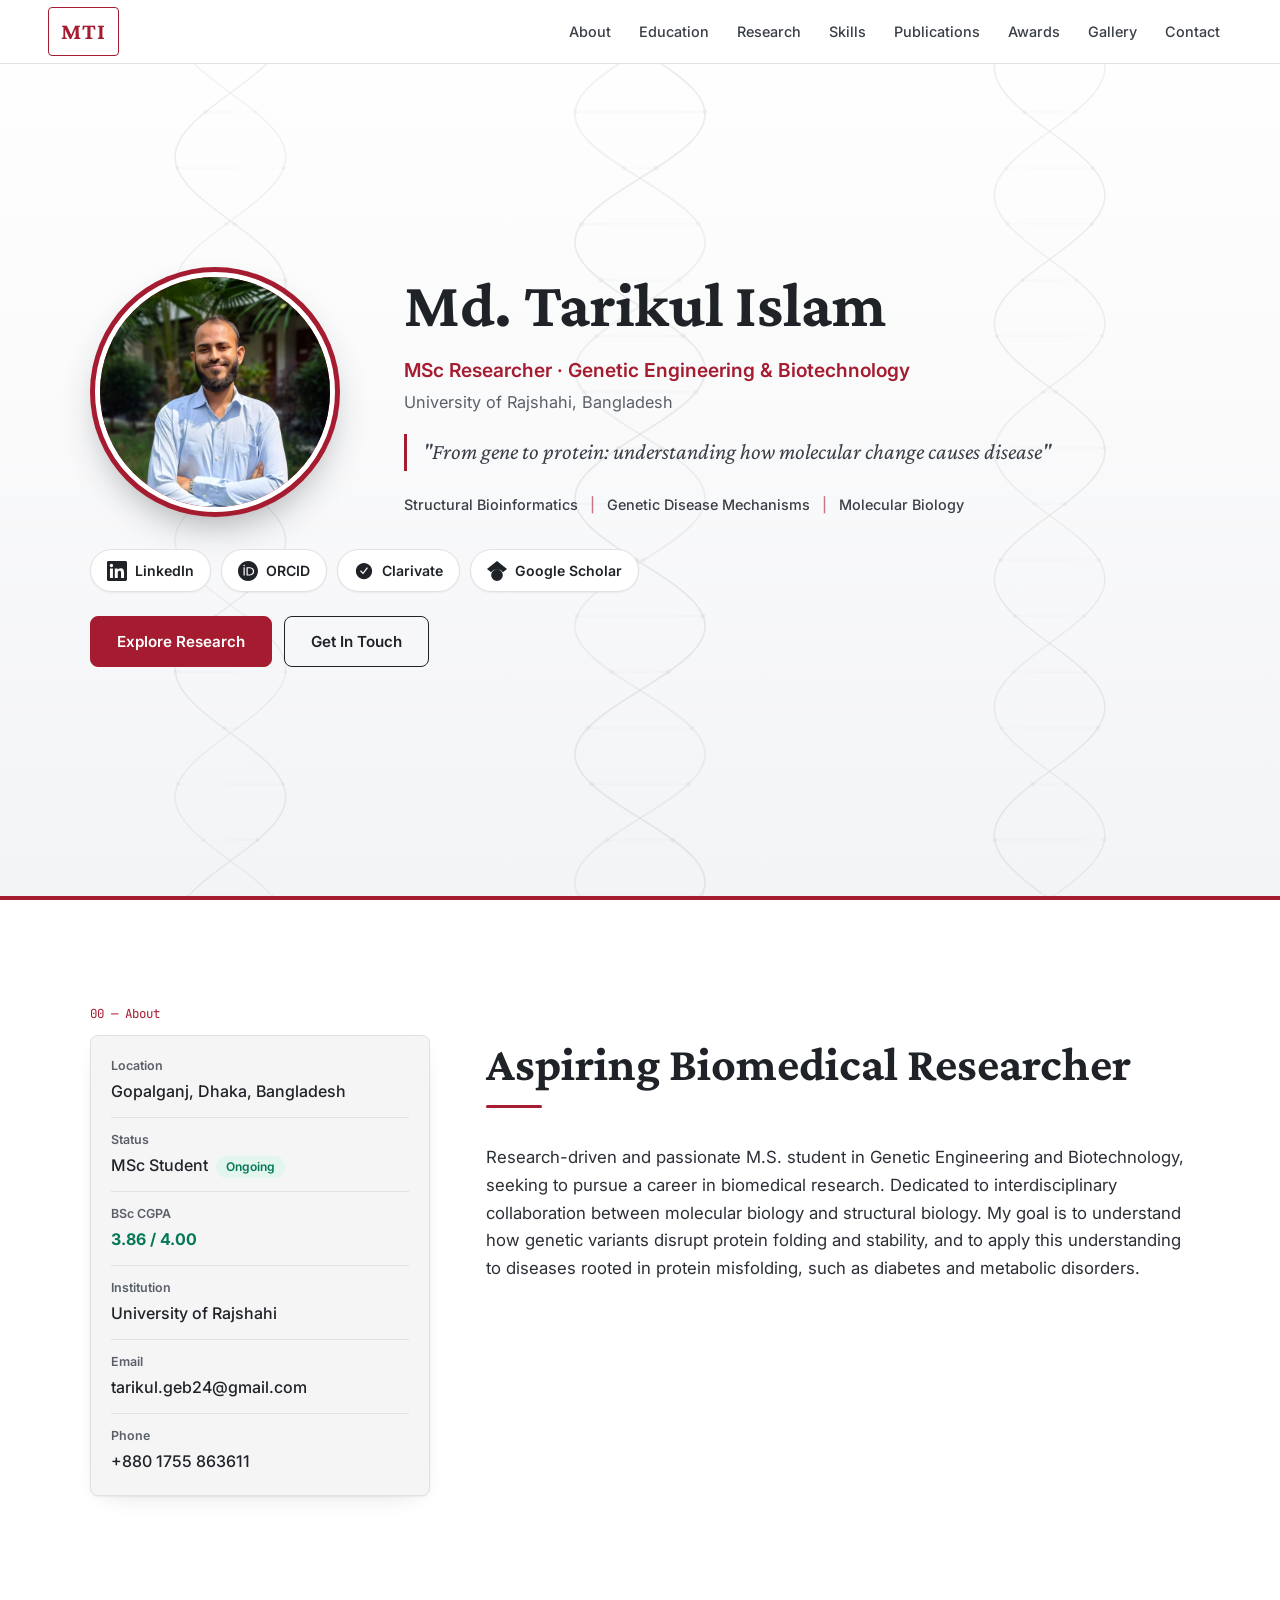
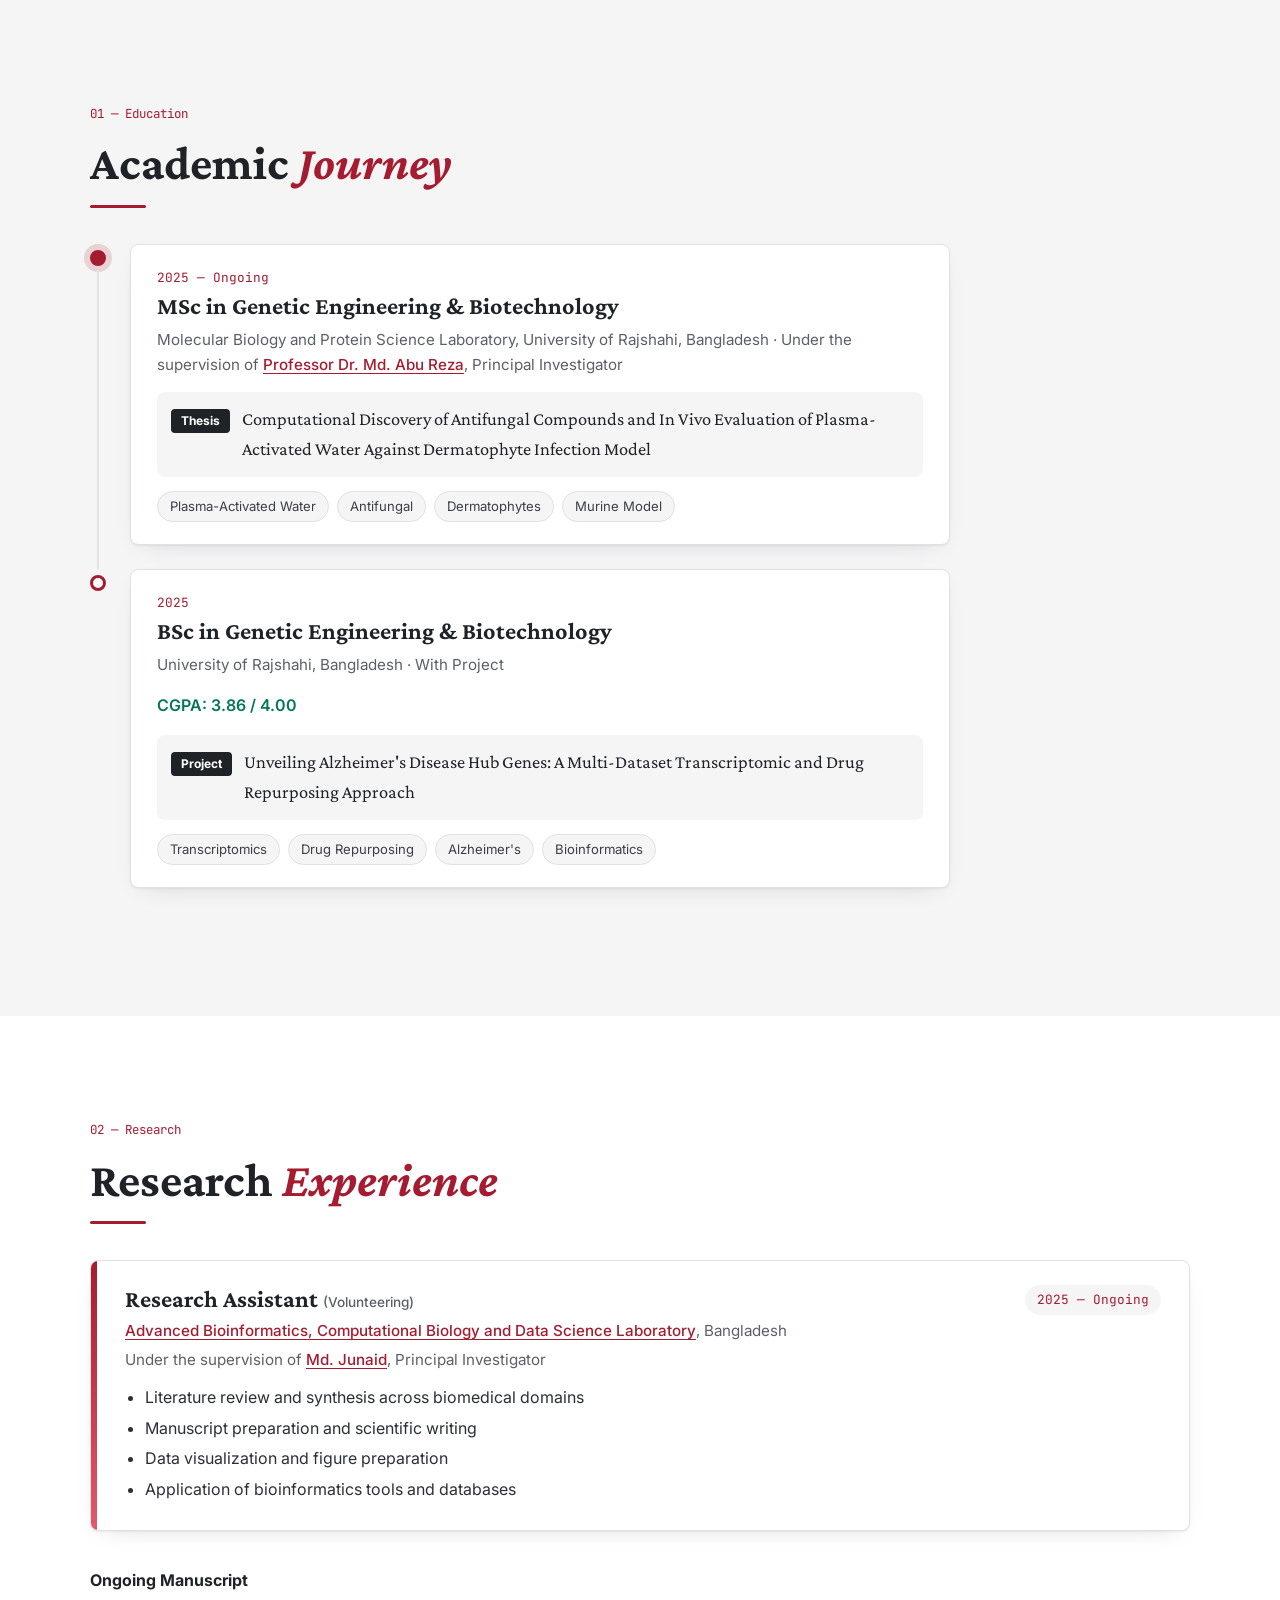
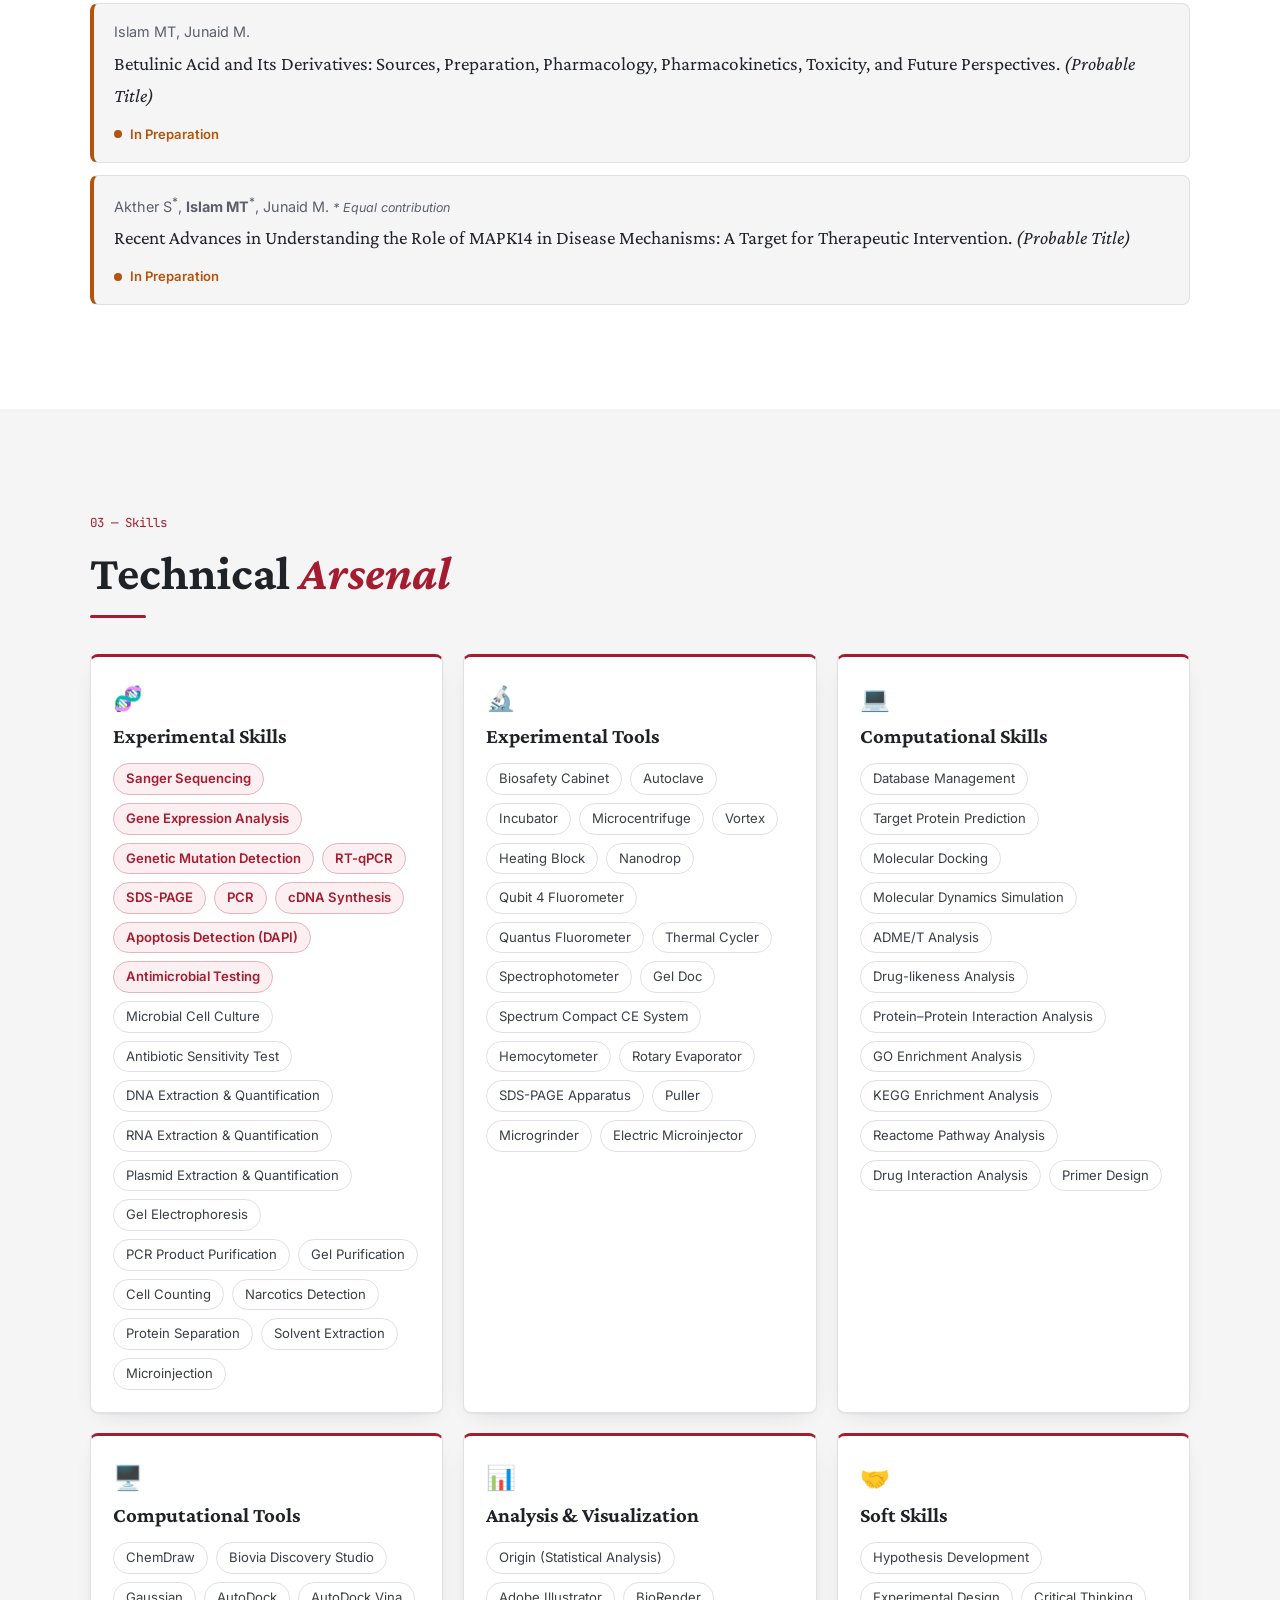
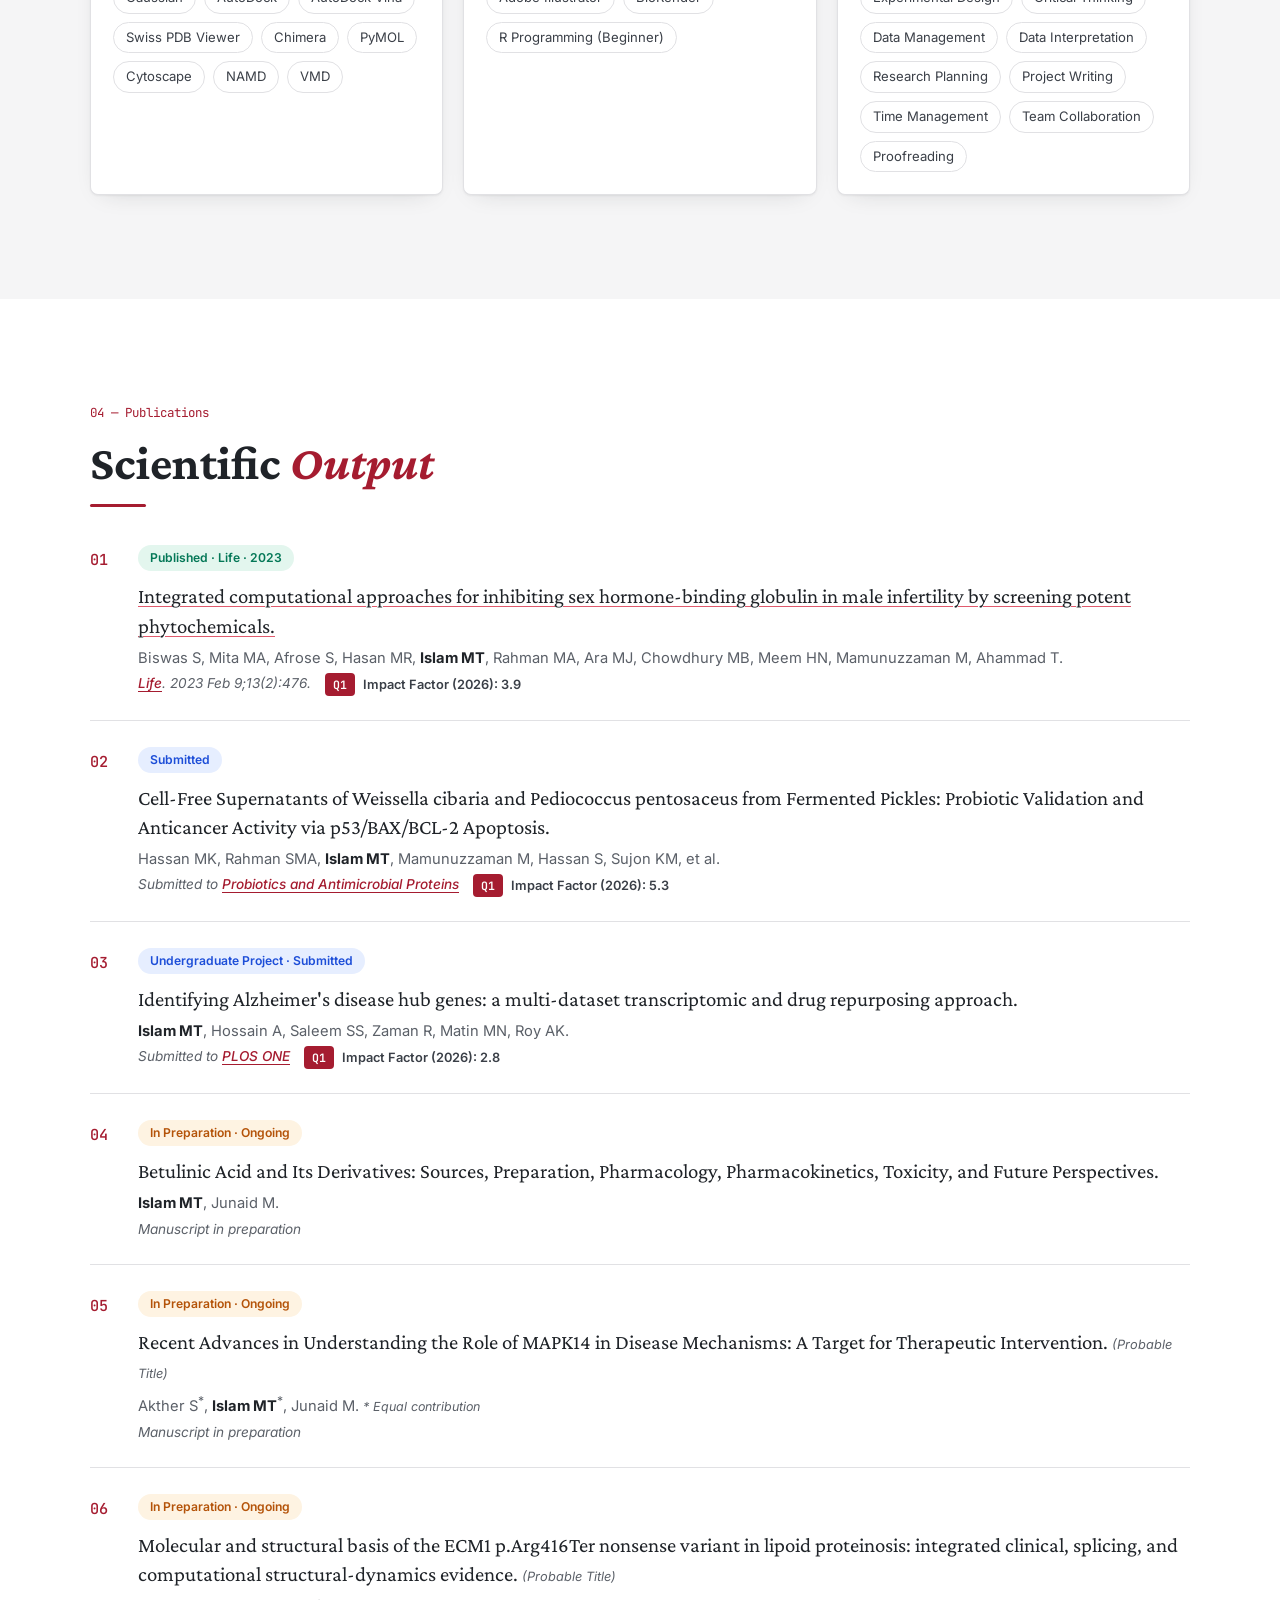
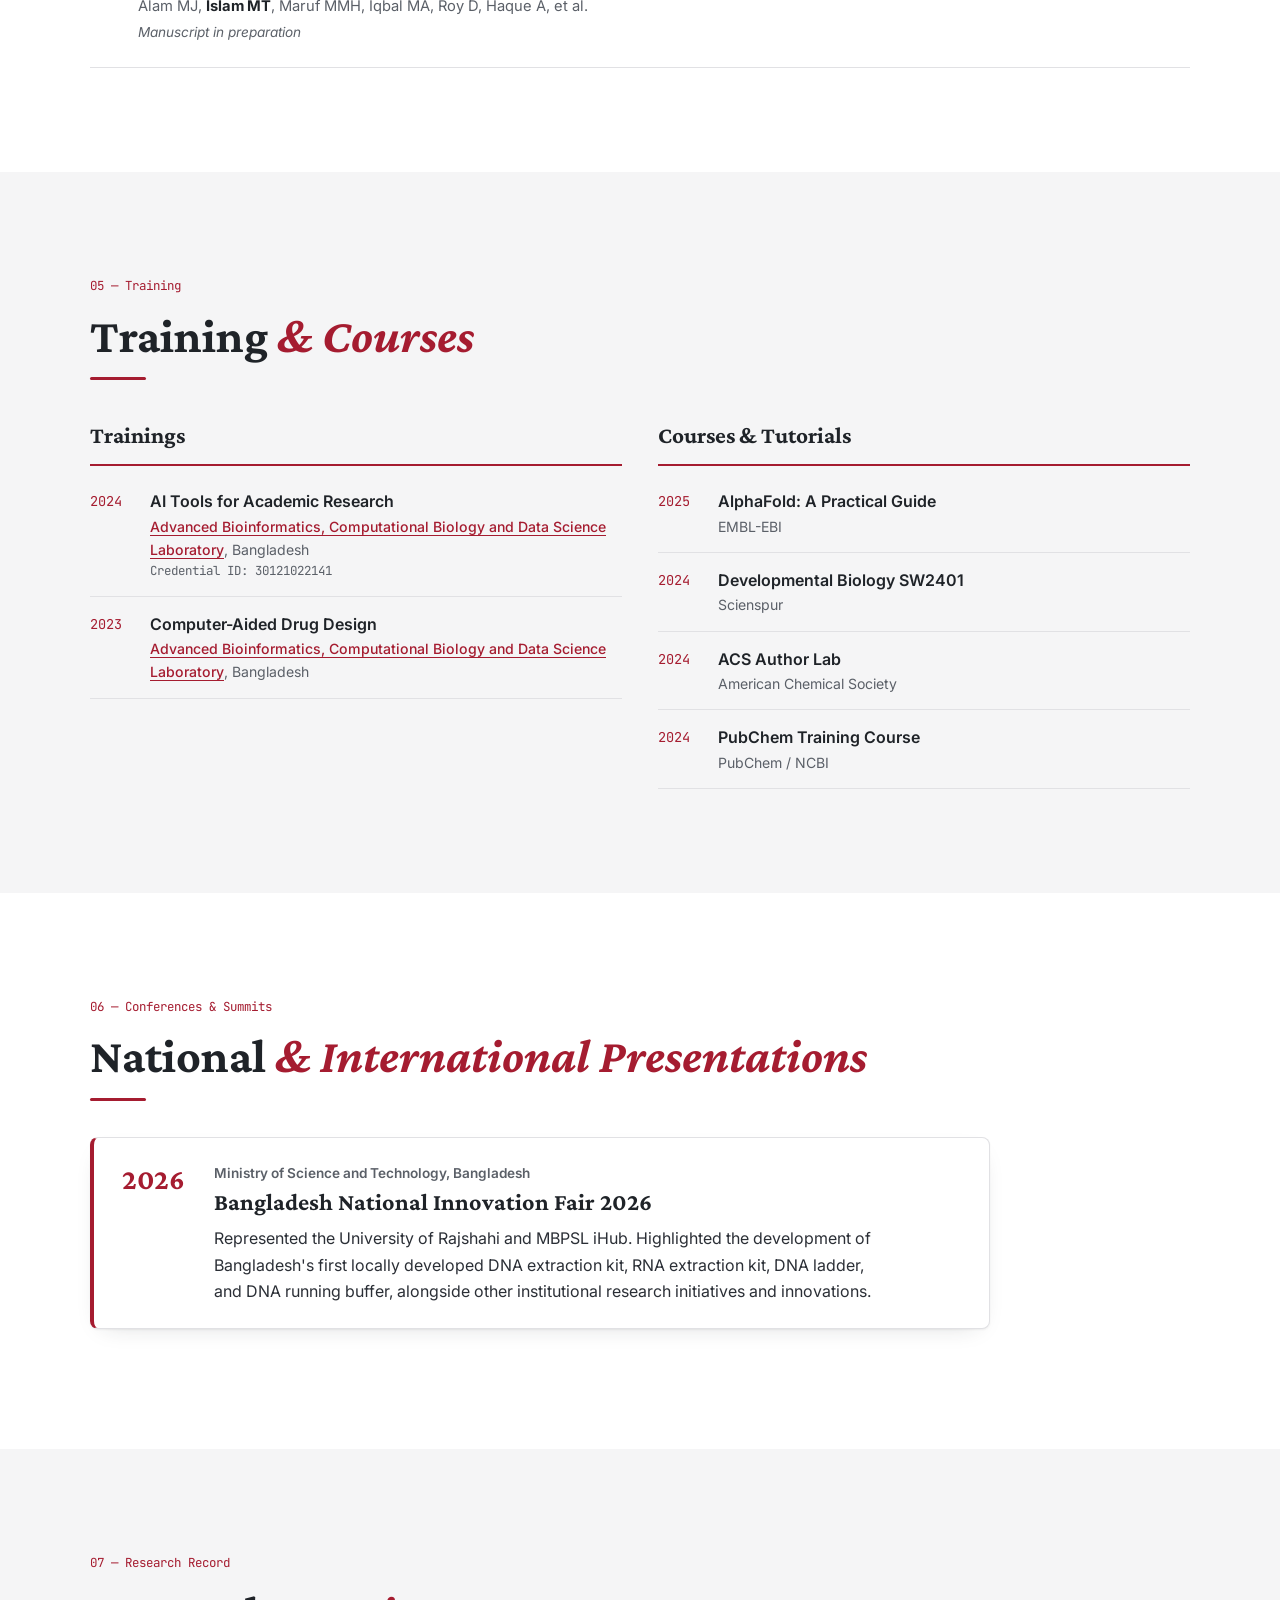
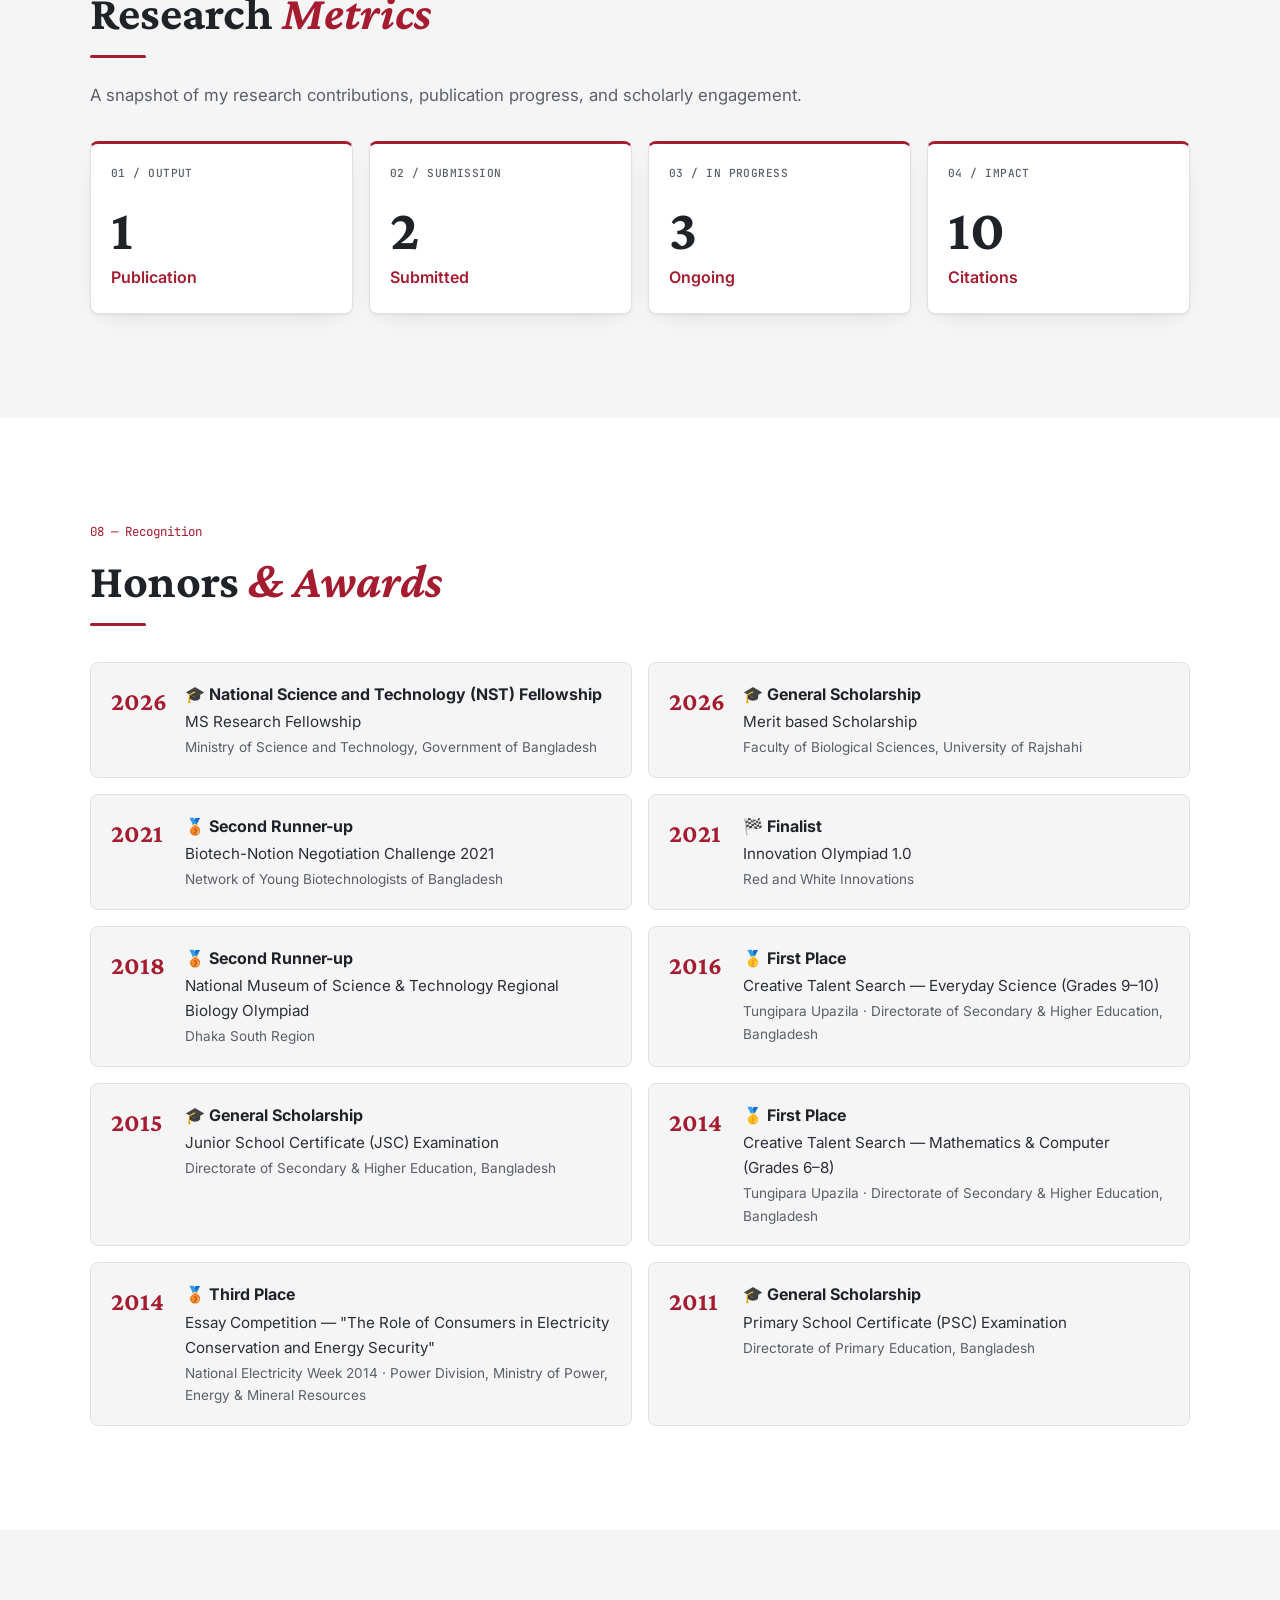
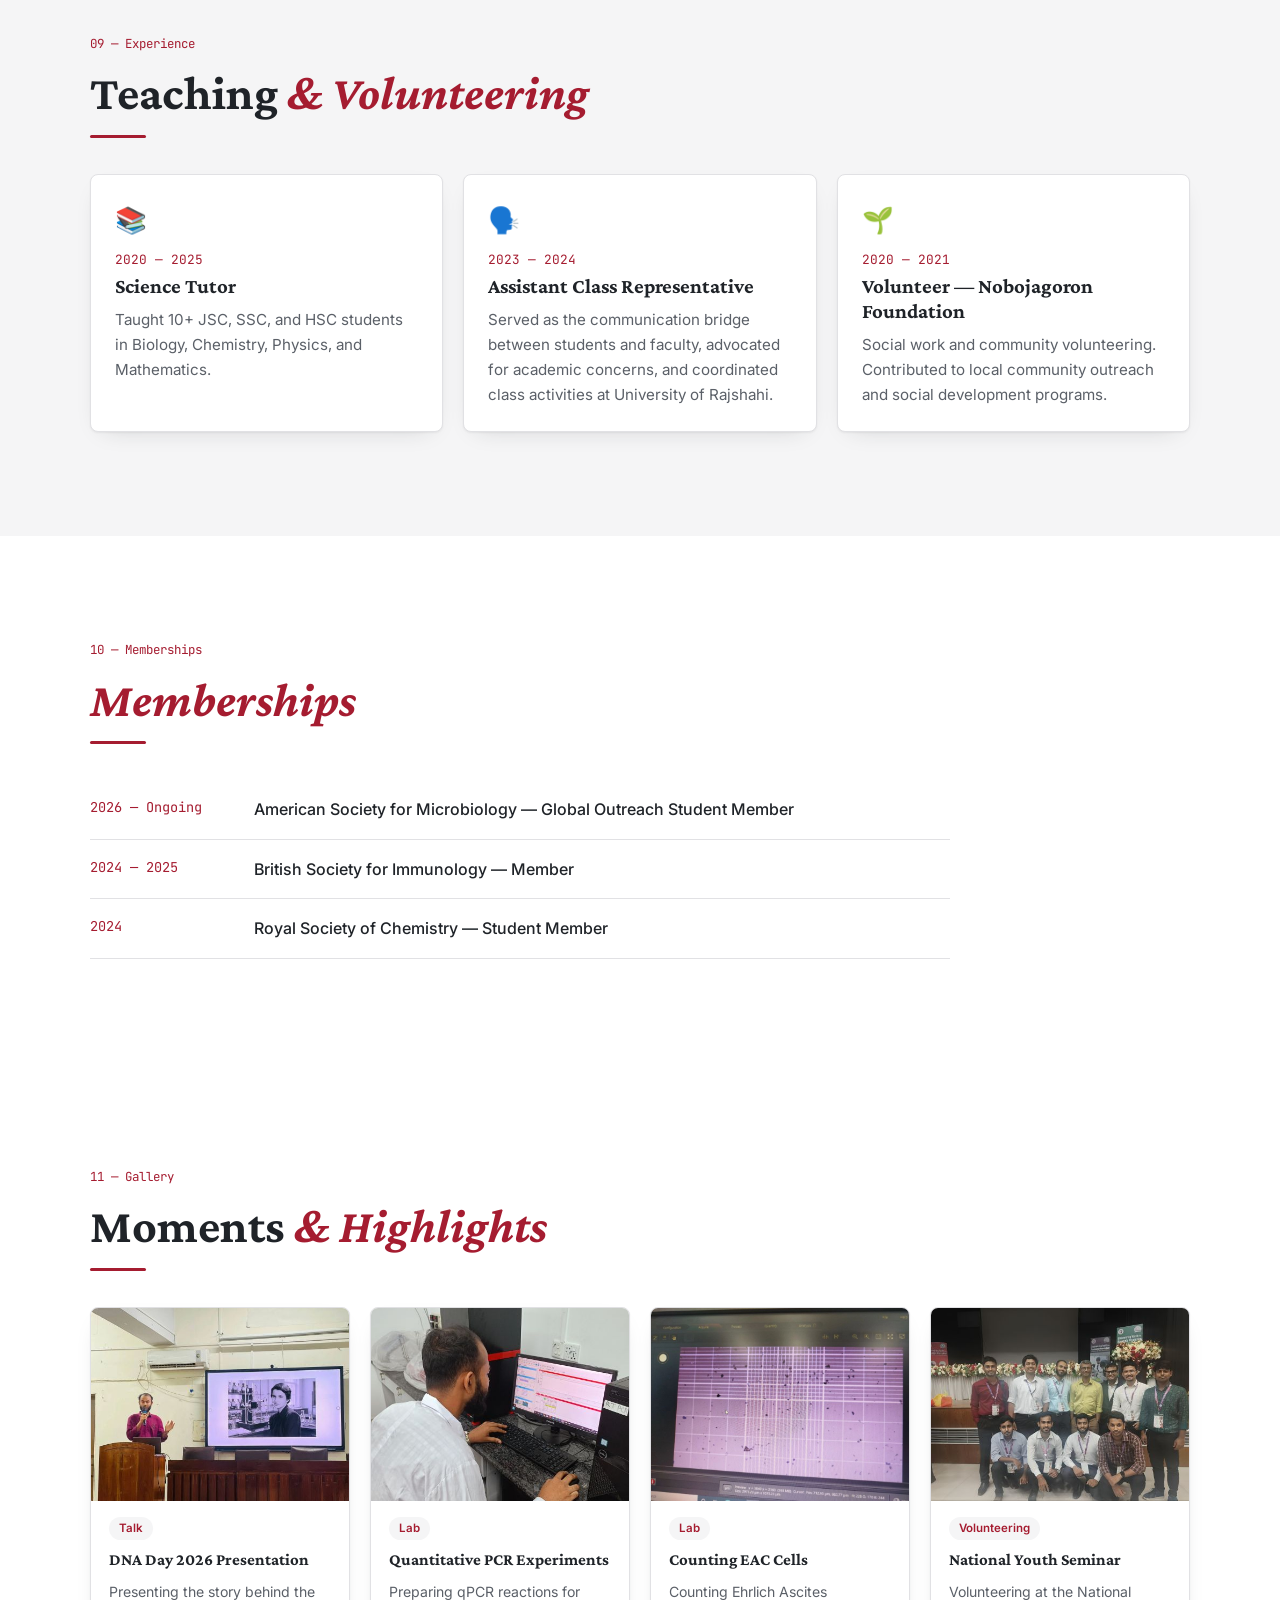
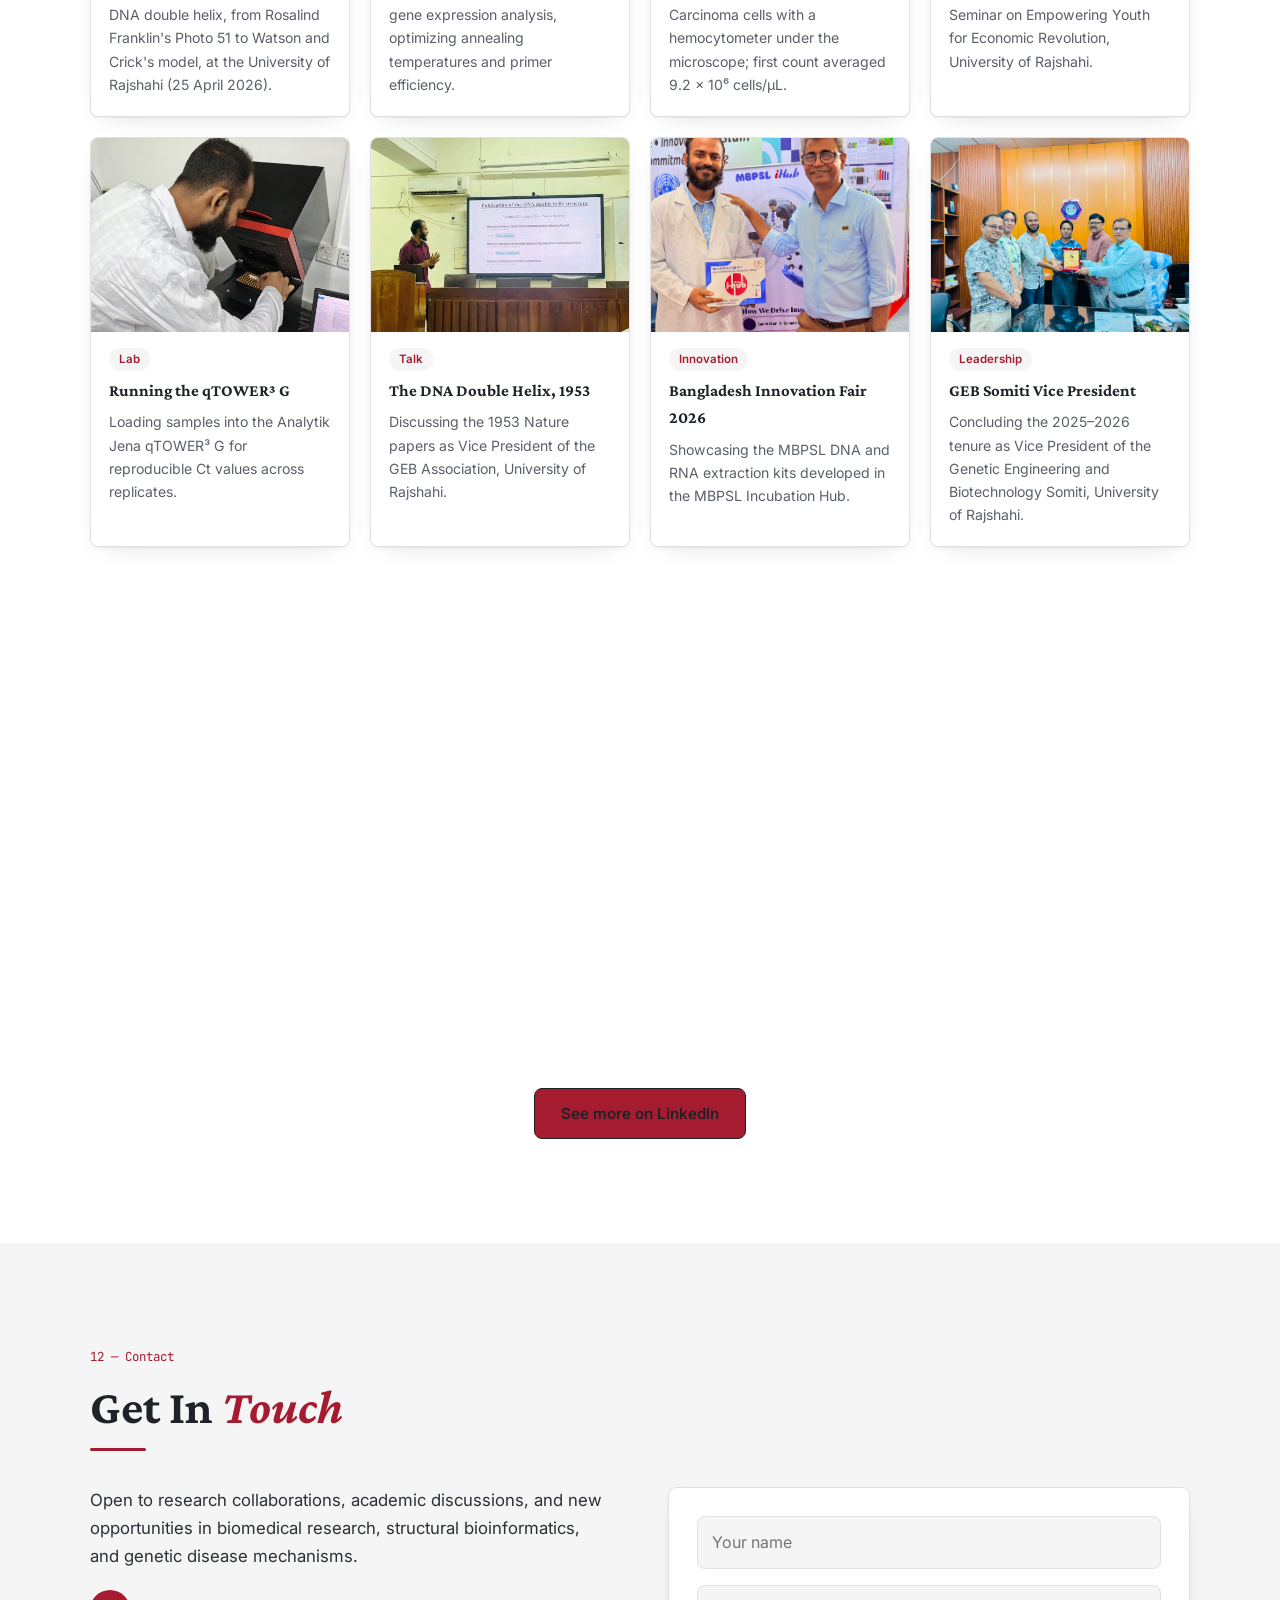
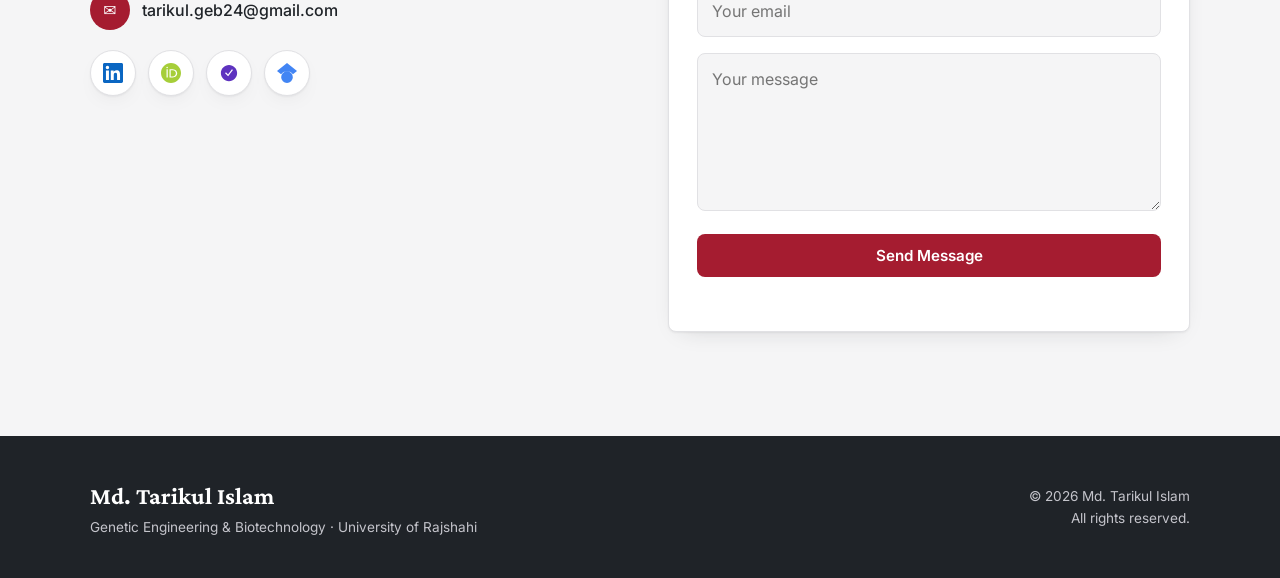
==== index.html @ 998ec955 "Add files via upload" ====
<!DOCTYPE html>
<html lang="en">
<head>
  <meta charset="UTF-8" />
  <meta name="viewport" content="width=device-width, initial-scale=1.0"/>
  <meta name="theme-color" content="#1f2328" />
  <meta name="description" content="Md. Tarikul Islam, MSc researcher in Genetic Engineering and Biotechnology, University of Rajshahi. Structural bioinformatics, molecular biology and genetic disease mechanisms." />
  <title>Md. Tarikul Islam — Structural Bioinformatics &amp; Molecular Biology</title>
  <link rel="preconnect" href="https://fonts.googleapis.com">
  <link rel="preconnect" href="https://fonts.gstatic.com" crossorigin>
  <link href="https://fonts.googleapis.com/css2?family=Inter:wght@400;500;600;700&family=Crimson+Pro:ital,wght@0,400;0,600;0,700;1,400&family=JetBrains+Mono:wght@400;500&display=swap" rel="stylesheet">
  <link rel="stylesheet" href="styles.css" />
</head>
<body>

<nav class="nav" id="nav">
  <div class="nav-logo">MTI</div>
  <ul class="nav-links">
    <li><a href="#about">About</a></li>
    <li><a href="#education">Education</a></li>
    <li><a href="#research">Research</a></li>
    <li><a href="#skills">Skills</a></li>
    <li><a href="#publications">Publications</a></li>
    <li><a href="#awards">Awards</a></li>
    <li><a href="#gallery">Gallery</a></li>
    <li><a href="#contact">Contact</a></li>
  </ul>
  <button class="hamburger" id="hamburger" aria-label="Open menu" aria-expanded="false" aria-controls="mobile-menu"><span></span><span></span><span></span></button>
</nav>
<div class="mobile-menu" id="mobile-menu">
  <a href="#about" class="mobile-link">About</a>
  <a href="#education" class="mobile-link">Education</a>
  <a href="#research" class="mobile-link">Research</a>
  <a href="#skills" class="mobile-link">Skills</a>
  <a href="#publications" class="mobile-link">Publications</a>
  <a href="#awards" class="mobile-link">Awards</a>
  <a href="#gallery" class="mobile-link">Gallery</a>
  <a href="#contact" class="mobile-link">Contact</a>
</div>

<div class="mob-menu" id="mob-menu">
  <button class="mob-close" id="mob-close">✕</button>
  <a href="#about" class="mob-link">About</a>
  <a href="#education" class="mob-link">Education</a>
  <a href="#research" class="mob-link">Research</a>
  <a href="#skills" class="mob-link">Skills</a>
  <a href="#publications" class="mob-link">Publications</a>
  <a href="#awards" class="mob-link">Awards</a>
  <a href="#gallery" class="mob-link">Gallery</a>
  <a href="#contact" class="mob-link">Contact</a>
</div>

<!-- HERO -->
<section class="hero" id="hero">
  <canvas id="dna-canvas"></canvas>
  <div class="hero-inner">
    <div class="hero-top">
      <div class="hero-photo-wrap">
        <img src="photo.jpeg" alt="Md. Tarikul Islam" class="hero-photo" />
      </div>
      <div class="hero-text">
        <h1 class="hero-name">Md. Tarikul Islam</h1>
        <p class="hero-title-line">MSc Researcher · Genetic Engineering &amp; Biotechnology</p>
        <p class="hero-inst-line">University of Rajshahi, Bangladesh</p>
        <p class="hero-quote">"From gene to protein: understanding how molecular change causes disease"</p>
        <div class="hero-disciplines">
          <span>Structural Bioinformatics</span>
          <span class="sep">|</span>
          <span>Genetic Disease Mechanisms</span>
          <span class="sep">|</span>
          <span>Molecular Biology</span>
        </div>
      </div>
    </div>
    <div class="hero-profile-links">
      <a href="https://www.linkedin.com/in/md-tarikul-islam-58294b201/" target="_blank" class="hpl-btn linkedin" title="LinkedIn">
        <svg xmlns="http://www.w3.org/2000/svg" width="20" height="20" viewBox="0 0 24 24" fill="currentColor"><path d="M20.447 20.452h-3.554v-5.569c0-1.328-.027-3.037-1.852-3.037-1.853 0-2.136 1.445-2.136 2.939v5.667H9.351V9h3.414v1.561h.046c.477-.9 1.637-1.85 3.37-1.85 3.601 0 4.267 2.37 4.267 5.455v6.286zM5.337 7.433a2.062 2.062 0 0 1-2.063-2.065 2.064 2.064 0 1 1 2.063 2.065zm1.782 13.019H3.555V9h3.564v11.452zM22.225 0H1.771C.792 0 0 .774 0 1.729v20.542C0 23.227.792 24 1.771 24h20.451C23.2 24 24 23.227 24 22.271V1.729C24 .774 23.2 0 22.222 0h.003z"/></svg>
        LinkedIn
      </a>
      <a href="https://orcid.org/0009-0004-0577-984X" target="_blank" class="hpl-btn orcid" title="ORCID">
        <svg xmlns="http://www.w3.org/2000/svg" width="20" height="20" viewBox="0 0 24 24" fill="currentColor"><path d="M12 0C5.372 0 0 5.372 0 12s5.372 12 12 12 12-5.372 12-12S18.628 0 12 0zM7.369 4.378c.525 0 .947.431.947.947s-.422.947-.947.947a.95.95 0 0 1-.947-.947c0-.525.422-.947.947-.947zm-.722 3.038h1.444v10.041H6.647V7.416zm3.562 0h3.9c3.712 0 5.344 2.653 5.344 5.025 0 2.578-2.016 5.025-5.325 5.025h-3.919V7.416zm1.444 1.303v7.444h2.297c2.359 0 3.909-1.303 3.909-3.722 0-2.016-1.284-3.722-3.584-3.722h-2.622z"/></svg>
        ORCID
      </a>
      <a href="https://www.webofscience.com/wos/author/record/JGE-2334-2023" target="_blank" class="hpl-btn clarivate" title="Web of Science">
        <svg xmlns="http://www.w3.org/2000/svg" width="20" height="20" viewBox="0 0 32 32" fill="currentColor"><path d="M16 3C8.8 3 3 8.8 3 16s5.8 13 13 13 13-5.8 13-13S23.2 3 16 3zm6.3 8.3l-7.7 9.9-4.9-4.9 1.4-1.4 3.3 3.3 6.3-8.1 1.6 1.2z"/></svg>
        Clarivate
      </a>
      <a href="https://scholar.google.com/citations?user=oMxBJPIAAAAJ&hl=en" target="_blank" class="hpl-btn gscholar" title="Google Scholar">
        <svg xmlns="http://www.w3.org/2000/svg" width="20" height="20" viewBox="0 0 24 24" fill="currentColor"><path d="M12 24a7 7 0 1 1 0-14 7 7 0 0 1 0 14zm0-24L0 9.5l4.838 3.94A8 8 0 0 1 12 10a8 8 0 0 1 7.162 3.44L24 9.5 12 0z"/></svg>
        Google Scholar
      </a>
    </div>
    <div class="hero-btns">
      <a href="#publications" class="btn-outline">Explore Research</a>
      <a href="#contact" class="btn-outline">Get In Touch</a>
    </div>
  </div>
</section>

<!-- ABOUT -->
<section class="sec white" id="about">
  <div class="wrap">
    <p class="sec-label">00 — About</p>
    <div class="about-grid">
      <div class="about-sidebar">
        
        <div class="info-card">
          <div class="info-row"><span class="info-key">Location</span><span class="info-val">Gopalganj, Dhaka, Bangladesh</span></div>
          <div class="info-row"><span class="info-key">Status</span><span class="info-val">MSc Student &nbsp;<span class="badge-green">Ongoing</span></span></div>
          <div class="info-row"><span class="info-key">BSc CGPA</span><span class="info-val bold-green">3.86 / 4.00</span></div>
          <div class="info-row"><span class="info-key">Institution</span><span class="info-val">University of Rajshahi</span></div>
         <div class="info-row"><span class="info-key">Email</span><span class="info-val"><a href="mailto:tarikul.geb24@gmail.com" style="color:inherit;text-decoration:none;">tarikul.geb24@gmail.com</a></span></div>
          <div class="info-row"><span class="info-key">Phone</span><span class="info-val">+880 1755 863611</span></div>
        </div>
      </div>
      <div class="about-body">
        <h2 class="sec-heading">Aspiring Biomedical Researcher</h2>
        <p class="body-text">Research-driven and passionate M.S. student in Genetic Engineering and Biotechnology, seeking to pursue a career in biomedical research. Dedicated to interdisciplinary collaboration between molecular biology and structural biology. My goal is to understand how genetic variants disrupt protein folding and stability, and to apply this understanding to diseases rooted in protein misfolding, such as diabetes and metabolic disorders.</p></div>
      </div>
    </div>
  </div>
</section>

<!-- EDUCATION -->
<section class="sec gray" id="education">
  <div class="wrap">
    <p class="sec-label">01 — Education</p>
    <h2 class="sec-heading">Academic <em>Journey</em></h2>
    <div class="timeline">
      <div class="tl-item">
        <div class="tl-left">
          <div class="tl-dot active"></div>
          <div class="tl-line"></div>
        </div>
        <div class="tl-right">
          <p class="tl-year">2025 — Ongoing</p>
          <h3 class="tl-degree">MSc in Genetic Engineering &amp; Biotechnology</h3>
          <p class="tl-inst">Molecular Biology and Protein Science Laboratory, University of Rajshahi, Bangladesh · Under the supervision of <strong><a href="https://orcid.org/0000-0002-3146-2772" target="_blank" class="org-link">Professor Dr. Md. Abu Reza</a></strong>, Principal Investigator</p>
          <div class="tl-thesis">
            <span class="thesis-tag">Thesis</span>
            <span class="thesis-text">Computational Discovery of Antifungal Compounds and In Vivo Evaluation of Plasma-Activated Water Against Dermatophyte Infection Model</span>
          </div>
          <div class="tl-chips"><span>Plasma-Activated Water</span><span>Antifungal</span><span>Dermatophytes</span><span>Murine Model</span></div>
        </div>
      </div>
      <div class="tl-item">
        <div class="tl-left">
          <div class="tl-dot"></div>
          <div class="tl-line"></div>
        </div>
        <div class="tl-right">
          <p class="tl-year">2025</p>
          <h3 class="tl-degree">BSc in Genetic Engineering &amp; Biotechnology</h3>
          <p class="tl-inst">University of Rajshahi, Bangladesh · With Project</p>
          <p class="tl-cgpa">CGPA: 3.86 / 4.00</p>
          <div class="tl-thesis">
            <span class="thesis-tag">Project</span>
            <span class="thesis-text">Unveiling Alzheimer's Disease Hub Genes: A Multi-Dataset Transcriptomic and Drug Repurposing Approach</span>
          </div>
          <div class="tl-chips"><span>Transcriptomics</span><span>Drug Repurposing</span><span>Alzheimer's</span><span>Bioinformatics</span></div>
        </div>
      </div>
    </div>
  </div>
</section>

<!-- RESEARCH -->
<section class="sec white" id="research">
  <div class="wrap">
    <p class="sec-label">02 — Research</p>
    <h2 class="sec-heading">Research <em>Experience</em></h2>
    <div class="res-card">
      <div class="res-bar"></div>
      <div class="res-body">
        <div class="res-header">
          <div>
            <h3 class="res-title">Research Assistant <span class="res-sub">(Volunteering)</span></h3>
            <p class="res-org"><a href="https://abcdlabbd.org/" target="_blank" class="org-link">Advanced Bioinformatics, Computational Biology and Data Science Laboratory</a>, Bangladesh</p>
            <p class="res-sup">Under the supervision of <strong><a href="https://orcid.org/0000-0003-3588-4937" target="_blank" class="org-link">Md. Junaid</a></strong>, Principal Investigator</p>
          </div>
          <span class="res-period">2025 — Ongoing</span>
        </div>
        <ul class="res-list">
          <li>Literature review and synthesis across biomedical domains</li>
          <li>Manuscript preparation and scientific writing</li>
          <li>Data visualization and figure preparation</li>
          <li>Application of bioinformatics tools and databases</li>
        </ul>
      </div>
    </div>
    <p class="sub-label" style="margin-bottom:10px">Ongoing Manuscript</p>
    <div class="ms-card">
      <p class="ms-authors">Islam MT, Junaid M.</p>
      <p class="ms-title">Betulinic Acid and Its Derivatives: Sources, Preparation, Pharmacology, Pharmacokinetics, Toxicity, and Future Perspectives. <em>(Probable Title)</em></p>
      <div class="ms-status"><span class="dot-amber"></span>In Preparation</div>
    </div>
    <div class="ms-card" style="margin-top:12px">
      <p class="ms-authors">Akther S<sup>*</sup>, <strong>Islam MT</strong><sup>*</sup>, Junaid M. <span class="pub-equal-note">* Equal contribution</span></p>
      <p class="ms-title">Recent Advances in Understanding the Role of MAPK14 in Disease Mechanisms: A Target for Therapeutic Intervention. <em>(Probable Title)</em></p>
      <div class="ms-status"><span class="dot-amber"></span>In Preparation</div>
    </div>
  </div>
</section>

<!-- SKILLS -->
<section class="sec gray" id="skills">
  <div class="wrap">
    <p class="sec-label">03 — Skills</p>
    <h2 class="sec-heading">Technical <em>Arsenal</em></h2>
    <div class="skills-grid">
      <div class="skill-card">
        <div class="sk-icon">🧬</div><h3 class="sk-title">Experimental Skills</h3>
        <div class="chips">
          <span class="key">Sanger Sequencing</span><span class="key">Gene Expression Analysis</span><span class="key">Genetic Mutation Detection</span><span class="key">RT-qPCR</span><span class="key">SDS-PAGE</span><span class="key">PCR</span><span class="key">cDNA Synthesis</span><span class="key">Apoptosis Detection (DAPI)</span><span class="key">Antimicrobial Testing</span><span>Microbial Cell Culture</span><span>Antibiotic Sensitivity Test</span><span>DNA Extraction &amp; Quantification</span><span>RNA Extraction &amp; Quantification</span><span>Plasmid Extraction &amp; Quantification</span><span>Gel Electrophoresis</span><span>PCR Product Purification</span><span>Gel Purification</span><span>Cell Counting</span><span>Narcotics Detection</span><span>Protein Separation</span><span>Solvent Extraction</span><span>Microinjection</span>
        </div>
      </div>
      <div class="skill-card">
        <div class="sk-icon">🔬</div><h3 class="sk-title">Experimental Tools</h3>
        <div class="chips">
          <span>Biosafety Cabinet</span><span>Autoclave</span><span>Incubator</span><span>Microcentrifuge</span><span>Vortex</span><span>Heating Block</span><span>Nanodrop</span><span>Qubit 4 Fluorometer</span><span>Quantus Fluorometer</span><span>Thermal Cycler</span><span>Spectrophotometer</span><span>Gel Doc</span><span>Spectrum Compact CE System</span><span>Hemocytometer</span><span>Rotary Evaporator</span><span>SDS-PAGE Apparatus</span><span>Puller</span><span>Microgrinder</span><span>Electric Microinjector</span>
        </div>
      </div>
      <div class="skill-card">
        <div class="sk-icon">💻</div><h3 class="sk-title">Computational Skills</h3>
        <div class="chips">
          <span>Database Management</span><span>Target Protein Prediction</span><span>Molecular Docking</span><span>Molecular Dynamics Simulation</span><span>ADME/T Analysis</span><span>Drug-likeness Analysis</span><span>Protein–Protein Interaction Analysis</span><span>GO Enrichment Analysis</span><span>KEGG Enrichment Analysis</span><span>Reactome Pathway Analysis</span><span>Drug Interaction Analysis</span><span>Primer Design</span>
        </div>
      </div>
      <div class="skill-card">
        <div class="sk-icon">🖥️</div><h3 class="sk-title">Computational Tools</h3>
        <div class="chips">
          <span>ChemDraw</span><span>Biovia Discovery Studio</span><span>Gaussian</span><span>AutoDock</span><span>AutoDock Vina</span><span>Swiss PDB Viewer</span><span>Chimera</span><span>PyMOL</span><span>Cytoscape</span><span>NAMD</span><span>VMD</span>
        </div>
      </div>
      <div class="skill-card">
        <div class="sk-icon">📊</div><h3 class="sk-title">Analysis &amp; Visualization</h3>
        <div class="chips">
          <span>Origin (Statistical Analysis)</span><span>Adobe Illustrator</span><span>BioRender</span><span>R Programming (Beginner)</span>
        </div>
      </div>
      <div class="skill-card">
        <div class="sk-icon">🤝</div><h3 class="sk-title">Soft Skills</h3>
        <div class="chips">
          <span>Hypothesis Development</span><span>Experimental Design</span><span>Critical Thinking</span><span>Data Management</span><span>Data Interpretation</span><span>Research Planning</span><span>Project Writing</span><span>Time Management</span><span>Team Collaboration</span><span>Proofreading</span>
        </div>
      </div>
    </div>
  </div>
</section>

<!-- PUBLICATIONS -->
<section class="sec white" id="publications">
  <div class="wrap">
    <p class="sec-label">04 — Publications</p>
    <h2 class="sec-heading">Scientific <em>Output</em></h2>
    <div class="pub-list">
      <div class="pub-item">
        <span class="pub-num">01</span>
        <div class="pub-body">
          <span class="pub-tag green">Published · Life · 2023</span>
          <p class="pub-title"><a href="https://www.mdpi.com/2075-1729/13/2/476" target="_blank" class="pub-title-link">Integrated computational approaches for inhibiting sex hormone-binding globulin in male infertility by screening potent phytochemicals.</a></p>
          <p class="pub-authors">Biswas S, Mita MA, Afrose S, Hasan MR, <strong>Islam MT</strong>, Rahman MA, Ara MJ, Chowdhury MB, Meem HN, Mamunuzzaman M, Ahammad T.</p>
          <p class="pub-journal"><a href="https://www.mdpi.com/journal/life" target="_blank" rel="noopener" class="org-link">Life</a>. 2023 Feb 9;13(2):476. <span class="pub-metrics"><span class="pub-q">Q1</span><span class="pub-if">Impact Factor (2026): 3.9</span></span></p>
        </div>
      </div>
      <div class="pub-item">
        <span class="pub-num">02</span>
        <div class="pub-body">
          <span class="pub-tag blue">Submitted</span>
          <p class="pub-title">Cell-Free Supernatants of Weissella cibaria and Pediococcus pentosaceus from Fermented Pickles: Probiotic Validation and Anticancer Activity via p53/BAX/BCL-2 Apoptosis.</p>
          <p class="pub-authors">Hassan MK, Rahman SMA, <strong>Islam MT</strong>, Mamunuzzaman M, Hassan S, Sujon KM, et al.</p>
          <p class="pub-journal">Submitted to <a href="https://link.springer.com/journal/12602" target="_blank" rel="noopener" class="org-link">Probiotics and Antimicrobial Proteins</a> <span class="pub-metrics"><span class="pub-q">Q1</span><span class="pub-if">Impact Factor (2026): 5.3</span></span></p>
        </div>
      </div>
      <div class="pub-item">
        <span class="pub-num">03</span>
        <div class="pub-body">
          <span class="pub-tag blue">Undergraduate Project · Submitted</span>
          <p class="pub-title">Identifying Alzheimer's disease hub genes: a multi-dataset transcriptomic and drug repurposing approach.</p>
          <p class="pub-authors"><strong>Islam MT</strong>, Hossain A, Saleem SS, Zaman R, Matin MN, Roy AK.</p>
          <p class="pub-journal">Submitted to <a href="https://journals.plos.org/plosone/" target="_blank" rel="noopener" class="org-link">PLOS ONE</a> <span class="pub-metrics"><span class="pub-q">Q1</span><span class="pub-if">Impact Factor (2026): 2.8</span></span></p>
        </div>
      </div>
      <div class="pub-item">
        <span class="pub-num">04</span>
        <div class="pub-body">
          <span class="pub-tag amber">In Preparation · Ongoing</span>
          <p class="pub-title">Betulinic Acid and Its Derivatives: Sources, Preparation, Pharmacology, Pharmacokinetics, Toxicity, and Future Perspectives.</p>
          <p class="pub-authors"><strong>Islam MT</strong>, Junaid M.</p>
          <p class="pub-journal">Manuscript in preparation</p>
        </div>
      </div>
      <div class="pub-item">
        <span class="pub-num">05</span>
        <div class="pub-body">
          <span class="pub-tag amber">In Preparation · Ongoing</span>
          <p class="pub-title">Recent Advances in Understanding the Role of MAPK14 in Disease Mechanisms: A Target for Therapeutic Intervention. <em class="pub-probable">(Probable Title)</em></p>
          <p class="pub-authors">Akther S<sup>*</sup>, <strong>Islam MT</strong><sup>*</sup>, Junaid M. <span class="pub-equal-note">* Equal contribution</span></p>
          <p class="pub-journal">Manuscript in preparation</p>
        </div>
      </div>
      <div class="pub-item">
        <span class="pub-num">06</span>
        <div class="pub-body">
          <span class="pub-tag amber">In Preparation · Ongoing</span>
          <p class="pub-title">Molecular and structural basis of the ECM1 p.Arg416Ter nonsense variant in lipoid proteinosis: integrated clinical, splicing, and computational structural-dynamics evidence. <em class="pub-probable">(Probable Title)</em></p>
          <p class="pub-authors">Alam MJ, <strong>Islam MT</strong>, Maruf MMH, Iqbal MA, Roy D, Haque A, et al.</p>
          <p class="pub-journal">Manuscript in preparation</p>
        </div>
      </div>
    </div>
  </div>
</section>

<!-- TRAINING -->
<section class="sec gray" id="training">
  <div class="wrap">
    <p class="sec-label">05 — Training</p>
    <h2 class="sec-heading">Training <em>&amp; Courses</em></h2>
    <div class="tr-grid">
      <div>
        <p class="col-title">Trainings</p>
        <div class="tr-item"><span class="tr-yr">2024</span><div><p class="tr-name">AI Tools for Academic Research</p><p class="tr-org"><a href="https://abcdlabbd.org/" target="_blank" class="org-link">Advanced Bioinformatics, Computational Biology and Data Science Laboratory</a>, Bangladesh</p><p class="tr-cred">Credential ID: 30121022141</p></div></div>
        <div class="tr-item"><span class="tr-yr">2023</span><div><p class="tr-name">Computer-Aided Drug Design</p><p class="tr-org"><a href="https://abcdlabbd.org/" target="_blank" class="org-link">Advanced Bioinformatics, Computational Biology and Data Science Laboratory</a>, Bangladesh</p></div></div>
      </div>
      <div>
        <p class="col-title">Courses &amp; Tutorials</p>
        <div class="tr-item"><span class="tr-yr">2025</span><div><p class="tr-name">AlphaFold: A Practical Guide</p><p class="tr-org">EMBL-EBI</p></div></div>
        <div class="tr-item"><span class="tr-yr">2024</span><div><p class="tr-name">Developmental Biology SW2401</p><p class="tr-org">Scienspur</p></div></div>
        <div class="tr-item"><span class="tr-yr">2024</span><div><p class="tr-name">ACS Author Lab</p><p class="tr-org">American Chemical Society</p></div></div>
        <div class="tr-item"><span class="tr-yr">2024</span><div><p class="tr-name">PubChem Training Course</p><p class="tr-org">PubChem / NCBI</p></div></div>
      </div>
    </div>
  </div>
</section>

<!-- CONFERENCES -->
<section class="sec white" id="conferences">
  <div class="wrap">
    <p class="sec-label">06 — Conferences &amp; Summits</p>
    <h2 class="sec-heading">National <em>&amp; International Presentations</em></h2>
    <div class="conf-list">
      <article class="conf-item">
        <span class="conf-yr">2026</span>
        <div class="conf-body">
          <p class="conf-org">Ministry of Science and Technology, Bangladesh</p>
          <h3 class="conf-title">Bangladesh National Innovation Fair 2026</h3>
          <p class="conf-desc">Represented the University of Rajshahi and MBPSL iHub. Highlighted the development of Bangladesh's first locally developed DNA extraction kit, RNA extraction kit, DNA ladder, and DNA running buffer, alongside other institutional research initiatives and innovations.</p>
        </div>
      </article>
    </div>
  </div>
</section>

<!-- RESEARCH RECORD -->
<section class="sec gray" id="record">
  <div class="wrap">
    <p class="sec-label">07 — Research Record</p>
    <h2 class="sec-heading">Research <em>Metrics</em></h2>
    <p class="body-text metrics-intro">A snapshot of my research contributions, publication progress, and scholarly engagement.</p>
    <div class="metrics-grid">
      <div class="metric"><span class="metric-idx">01 / OUTPUT</span><p class="metric-num">1</p><p class="metric-name">Publication</p></div>
      <div class="metric"><span class="metric-idx">02 / SUBMISSION</span><p class="metric-num">2</p><p class="metric-name">Submitted</p></div>
      <div class="metric"><span class="metric-idx">03 / IN PROGRESS</span><p class="metric-num">3</p><p class="metric-name">Ongoing</p></div>
      <div class="metric"><span class="metric-idx">04 / IMPACT</span><p class="metric-num">10</p><p class="metric-name">Citations</p></div>
    </div>
  </div>
</section>

<!-- AWARDS -->
<section class="sec white" id="awards">
  <div class="wrap">
    <p class="sec-label">08 — Recognition</p>
    <h2 class="sec-heading">Honors <em>&amp; Awards</em></h2>
    <div class="aw-list">
      <div class="aw-item"><span class="aw-yr">2026</span><div><p class="aw-rank">🎓 National Science and Technology (NST) Fellowship</p><p class="aw-ev">MS Research Fellowship</p><p class="aw-org">Ministry of Science and Technology, Government of Bangladesh</p></div></div>
      <div class="aw-item"><span class="aw-yr">2026</span><div><p class="aw-rank">🎓 General Scholarship</p><p class="aw-ev">Merit based Scholarship</p><p class="aw-org">Faculty of Biological Sciences, University of Rajshahi</p></div></div>
      <div class="aw-item"><span class="aw-yr">2021</span><div><p class="aw-rank">🥉 Second Runner-up</p><p class="aw-ev">Biotech-Notion Negotiation Challenge 2021</p><p class="aw-org">Network of Young Biotechnologists of Bangladesh</p></div></div>
      <div class="aw-item"><span class="aw-yr">2021</span><div><p class="aw-rank">🏁 Finalist</p><p class="aw-ev">Innovation Olympiad 1.0</p><p class="aw-org">Red and White Innovations</p></div></div>
      <div class="aw-item"><span class="aw-yr">2018</span><div><p class="aw-rank">🥉 Second Runner-up</p><p class="aw-ev">National Museum of Science &amp; Technology Regional Biology Olympiad</p><p class="aw-org">Dhaka South Region</p></div></div>
      <div class="aw-item"><span class="aw-yr">2016</span><div><p class="aw-rank">🥇 First Place</p><p class="aw-ev">Creative Talent Search — Everyday Science (Grades 9–10)</p><p class="aw-org">Tungipara Upazila · Directorate of Secondary &amp; Higher Education, Bangladesh</p></div></div>
      <div class="aw-item"><span class="aw-yr">2015</span><div><p class="aw-rank">🎓 General Scholarship</p><p class="aw-ev">Junior School Certificate (JSC) Examination</p><p class="aw-org">Directorate of Secondary &amp; Higher Education, Bangladesh</p></div></div>
      <div class="aw-item"><span class="aw-yr">2014</span><div><p class="aw-rank">🥇 First Place</p><p class="aw-ev">Creative Talent Search — Mathematics &amp; Computer (Grades 6–8)</p><p class="aw-org">Tungipara Upazila · Directorate of Secondary &amp; Higher Education, Bangladesh</p></div></div>
      <div class="aw-item"><span class="aw-yr">2014</span><div><p class="aw-rank">🥉 Third Place</p><p class="aw-ev">Essay Competition — "The Role of Consumers in Electricity Conservation and Energy Security"</p><p class="aw-org">National Electricity Week 2014 · Power Division, Ministry of Power, Energy &amp; Mineral Resources</p></div></div>
      <div class="aw-item"><span class="aw-yr">2011</span><div><p class="aw-rank">🎓 General Scholarship</p><p class="aw-ev">Primary School Certificate (PSC) Examination</p><p class="aw-org">Directorate of Primary Education, Bangladesh</p></div></div>
    </div>
  </div>
</section>

<!-- EXPERIENCE -->
<section class="sec gray" id="extra">
  <div class="wrap">
    <p class="sec-label">09 — Experience</p>
    <h2 class="sec-heading">Teaching <em>&amp; Volunteering</em></h2>
    <div class="exp-grid">
      <div class="exp-card"><div class="exp-icon">📚</div><p class="exp-period">2020 — 2025</p><h3 class="exp-role">Science Tutor</h3><p class="exp-desc">Taught 10+ JSC, SSC, and HSC students in Biology, Chemistry, Physics, and Mathematics.</p></div>
      <div class="exp-card"><div class="exp-icon">🗣️</div><p class="exp-period">2023 — 2024</p><h3 class="exp-role">Assistant Class Representative</h3><p class="exp-desc">Served as the communication bridge between students and faculty, advocated for academic concerns, and coordinated class activities at University of Rajshahi.</p></div>
      <div class="exp-card"><div class="exp-icon">🌱</div><p class="exp-period">2020 — 2021</p><h3 class="exp-role">Volunteer — Nobojagoron Foundation</h3><p class="exp-desc">Social work and community volunteering. Contributed to local community outreach and social development programs.</p></div>
    </div>
  </div>
</section>

<!-- MEMBERSHIPS -->
<section class="sec white" id="memberships">
  <div class="wrap">
    <p class="sec-label">10 — Memberships</p>
    <h2 class="sec-heading"><em>Memberships</em></h2>
    <div class="mem-list">
      <div class="mem-row-full"><span class="mem-year">2026 — Ongoing</span><span class="mem-name">American Society for Microbiology — Global Outreach Student Member</span></div>
      <div class="mem-row-full"><span class="mem-year">2024 — 2025</span><span class="mem-name">British Society for Immunology — Member</span></div>
      <div class="mem-row-full"><span class="mem-year">2024</span><span class="mem-name">Royal Society of Chemistry — Student Member</span></div>
    </div>
  </div>
</section>


<!-- GALLERY -->
<section class="sec white" id="gallery">
  <div class="wrap">
    <p class="sec-label">11 — Gallery</p>
    <h2 class="sec-heading">Moments <em>&amp; Highlights</em></h2>
    <div class="gallery-grid">
      <figure class="gal-item">
        <button type="button" class="gal-btn" aria-label="Open image 1">
          <img src="post-1.jpg" alt="DNA Day 2026 Presentation" loading="lazy" />
          <span class="gal-ph">Photo 1</span>
        </button>
        <figcaption><span class="gal-tag">Talk</span><strong>DNA Day 2026 Presentation</strong><span>Presenting the story behind the DNA double helix, from Rosalind Franklin's Photo 51 to Watson and Crick's model, at the University of Rajshahi (25 April 2026).</span></figcaption>
      </figure>
      <figure class="gal-item">
        <button type="button" class="gal-btn" aria-label="Open image 2">
          <img src="post-2.jpg" alt="Quantitative PCR Experiments" loading="lazy" />
          <span class="gal-ph">Photo 2</span>
        </button>
        <figcaption><span class="gal-tag">Lab</span><strong>Quantitative PCR Experiments</strong><span>Preparing qPCR reactions for gene expression analysis, optimizing annealing temperatures and primer efficiency.</span></figcaption>
      </figure>
      <figure class="gal-item">
        <button type="button" class="gal-btn" aria-label="Open image 3">
          <img src="post-3.jpg" alt="Counting EAC Cells" loading="lazy" />
          <span class="gal-ph">Photo 3</span>
        </button>
        <figcaption><span class="gal-tag">Lab</span><strong>Counting EAC Cells</strong><span>Counting Ehrlich Ascites Carcinoma cells with a hemocytometer under the microscope; first count averaged 9.2 × 10⁶ cells/µL.</span></figcaption>
      </figure>
      <figure class="gal-item">
        <button type="button" class="gal-btn" aria-label="Open image 4">
          <img src="post-4.jpg" alt="National Youth Seminar" loading="lazy" />
          <span class="gal-ph">Photo 4</span>
        </button>
        <figcaption><span class="gal-tag">Volunteering</span><strong>National Youth Seminar</strong><span>Volunteering at the National Seminar on Empowering Youth for Economic Revolution, University of Rajshahi.</span></figcaption>
      </figure>
      <figure class="gal-item">
        <button type="button" class="gal-btn" aria-label="Open image 5">
          <img src="post-5.jpg" alt="Running the qTOWER³ G" loading="lazy" />
          <span class="gal-ph">Photo 5</span>
        </button>
        <figcaption><span class="gal-tag">Lab</span><strong>Running the qTOWER³ G</strong><span>Loading samples into the Analytik Jena qTOWER³ G for reproducible Ct values across replicates.</span></figcaption>
      </figure>
      <figure class="gal-item">
        <button type="button" class="gal-btn" aria-label="Open image 6">
          <img src="post-6.jpg" alt="The DNA Double Helix, 1953" loading="lazy" />
          <span class="gal-ph">Photo 6</span>
        </button>
        <figcaption><span class="gal-tag">Talk</span><strong>The DNA Double Helix, 1953</strong><span>Discussing the 1953 Nature papers as Vice President of the GEB Association, University of Rajshahi.</span></figcaption>
      </figure>
      <figure class="gal-item">
        <button type="button" class="gal-btn" aria-label="Open image 7">
          <img src="post-7.jpeg" alt="Bangladesh Innovation Fair 2026" loading="lazy" />
          <span class="gal-ph">Photo 7</span>
        </button>
        <figcaption><span class="gal-tag">Innovation</span><strong>Bangladesh Innovation Fair 2026</strong><span>Showcasing the MBPSL DNA and RNA extraction kits developed in the MBPSL Incubation Hub.</span></figcaption>
      </figure>
      <figure class="gal-item">
        <button type="button" class="gal-btn" aria-label="Open image 8">
          <img src="post-8.jpg" alt="GEB Somiti Vice President" loading="lazy" />
          <span class="gal-ph">Photo 8</span>
        </button>
        <figcaption><span class="gal-tag">Leadership</span><strong>GEB Somiti Vice President</strong><span>Concluding the 2025–2026 tenure as Vice President of the Genetic Engineering and Biotechnology Somiti, University of Rajshahi.</span></figcaption>
      </figure>
      <figure class="gal-item">
        <button type="button" class="gal-btn" aria-label="Open image 9">
          <img src="post-9.jpeg" alt="Maiden GEBIANS Reunion 2026" loading="lazy" />
          <span class="gal-ph">Photo 9</span>
        </button>
        <figcaption><span class="gal-tag">Event</span><strong>Maiden GEBIANS Reunion 2026</strong><span>Worked as the Coordinator of the Communication and Registration Department at the first-ever reunion of the Department of Genetic Engineering and Biotechnology, University of Rajshahi.</span></figcaption>
      </figure>
    </div>
    <div class="gal-more">
      <a href="https://www.linkedin.com/in/md-tarikul-islam-58294b201/recent-activity/all/" target="_blank" rel="noopener" class="btn-outline">See more on LinkedIn</a>
    </div>
  </div>
</section>

<div class="lightbox" id="lightbox" role="dialog" aria-modal="true" aria-label="Image viewer" hidden>
  <button type="button" class="lb-close" id="lb-close" aria-label="Close">✕</button>
  <button type="button" class="lb-nav lb-prev" id="lb-prev" aria-label="Previous">‹</button>
  <figure class="lb-fig"><img id="lb-img" src="" alt="" /><figcaption id="lb-cap"></figcaption></figure>
  <button type="button" class="lb-nav lb-next" id="lb-next" aria-label="Next">›</button>
</div>

<!-- CONTACT -->
<section class="sec gray" id="contact">
  <div class="wrap">
    <p class="sec-label">12 — Contact</p>
    <h2 class="sec-heading">Get In <em>Touch</em></h2>
    <div class="ct-grid">
      <div>
        <p class="body-text">Open to research collaborations, academic discussions, and new opportunities in biomedical research, structural bioinformatics, and genetic disease mechanisms.</p>
        <div class="ct-links">
         <a href="mailto:tarikul.geb24@gmail.com" class="ct-row"><span class="ct-icon">✉</span><span>tarikul.geb24@gmail.com</span></a>
        </div>
        <div class="socials">
          <a href="https://www.linkedin.com/in/md-tarikul-islam-58294b201/" target="_blank" rel="noopener" class="soc-btn" title="LinkedIn" aria-label="LinkedIn"><svg xmlns="http://www.w3.org/2000/svg" width="20" height="20" style="color:#0a66c2" viewBox="0 0 24 24" fill="currentColor"><path d="M20.447 20.452h-3.554v-5.569c0-1.328-.027-3.037-1.852-3.037-1.853 0-2.136 1.445-2.136 2.939v5.667H9.351V9h3.414v1.561h.046c.477-.9 1.637-1.85 3.37-1.85 3.601 0 4.267 2.37 4.267 5.455v6.286zM5.337 7.433a2.062 2.062 0 0 1-2.063-2.065 2.064 2.064 0 1 1 2.063 2.065zm1.782 13.019H3.555V9h3.564v11.452zM22.225 0H1.771C.792 0 0 .774 0 1.729v20.542C0 23.227.792 24 1.771 24h20.451C23.2 24 24 23.227 24 22.271V1.729C24 .774 23.2 0 22.222 0h.003z"/></svg></a>
          <a href="https://orcid.org/0009-0004-0577-984X" target="_blank" rel="noopener" class="soc-btn" title="ORCID" aria-label="ORCID"><svg xmlns="http://www.w3.org/2000/svg" width="20" height="20" style="color:#a6ce39" viewBox="0 0 24 24" fill="currentColor"><path d="M12 0C5.372 0 0 5.372 0 12s5.372 12 12 12 12-5.372 12-12S18.628 0 12 0zM7.369 4.378c.525 0 .947.431.947.947s-.422.947-.947.947a.95.95 0 0 1-.947-.947c0-.525.422-.947.947-.947zm-.722 3.038h1.444v10.041H6.647V7.416zm3.562 0h3.9c3.712 0 5.344 2.653 5.344 5.025 0 2.578-2.016 5.025-5.325 5.025h-3.919V7.416zm1.444 1.303v7.444h2.297c2.359 0 3.909-1.303 3.909-3.722 0-2.016-1.284-3.722-3.584-3.722h-2.622z"/></svg></a>
          <a href="https://www.webofscience.com/wos/author/record/JGE-2334-2023" target="_blank" rel="noopener" class="soc-btn" title="Web of Science" aria-label="Web of Science"><svg xmlns="http://www.w3.org/2000/svg" width="20" height="20" style="color:#5e33bf" viewBox="0 0 32 32" fill="currentColor"><path d="M16 3C8.8 3 3 8.8 3 16s5.8 13 13 13 13-5.8 13-13S23.2 3 16 3zm6.3 8.3l-7.7 9.9-4.9-4.9 1.4-1.4 3.3 3.3 6.3-8.1 1.6 1.2z"/></svg></a>
          <a href="https://scholar.google.com/citations?user=oMxBJPIAAAAJ&amp;hl=en" target="_blank" rel="noopener" class="soc-btn" title="Google Scholar" aria-label="Google Scholar"><svg xmlns="http://www.w3.org/2000/svg" width="20" height="20" style="color:#4285f4" viewBox="0 0 24 24" fill="currentColor"><path d="M12 24a7 7 0 1 1 0-14 7 7 0 0 1 0 14zm0-24L0 9.5l4.838 3.94A8 8 0 0 1 12 10a8 8 0 0 1 7.162 3.44L24 9.5 12 0z"/></svg></a>
        </div>
      </div>
      <div>
        <form class="ct-form" id="contact-form" novalidate>
          <div class="fg"><input type="text" name="name" placeholder="Your name" aria-label="Your name" required /></div>
          <div class="fg"><input type="email" name="email" placeholder="Your email" aria-label="Your email" required /></div>
          <div class="fg"><textarea name="message" rows="5" placeholder="Your message" aria-label="Your message" required></textarea></div>
          <input type="text" name="_gotcha" tabindex="-1" autocomplete="off" style="position:absolute;left:-9999px;" aria-hidden="true" />
          <button type="submit" class="btn-blue full">Send Message</button>
          <p class="form-note" id="form-note" role="status" style="font-size:0.78rem;color:#6b7280;min-height:1.1em;"></p>
        </form>
      </div>
    </div>
  </div>
</section>

<!-- FOOTER -->
<footer class="footer">
  <div class="wrap">
    <div class="ft-grid">
      <div>
        <div class="ft-name">Md. Tarikul Islam</div>
        <div class="ft-tag">Genetic Engineering &amp; Biotechnology · University of Rajshahi</div>
      </div>
      <div class="ft-copy">&copy; 2026 Md. Tarikul Islam<br>All rights reserved.</div>
    </div>
  </div>
</footer>

<script src="script.js"></script>
</body>
</html>
---- styles.css ----
/* Md. Tarikul Islam — portfolio stylesheet
   Academic palette: crimson #a51c30 · charcoal #1f2328 · neutral greys. Headings: Crimson Pro, body: Inter */
:root{
  --accent:#a51c30;--ink:#1f2328;--ink-2:#3a3f47;--crimson:#a51c30;--crimson-2:#e05a6d;--mist:#f5f5f6;--line:#e1e1e4;
  --text:#2b2f36;--muted:#5b6068;--white:#fff;--amber:#b45309;--amber-bg:#fef3e2;--green:#047857;--green-bg:#e3f6ee;--blue:#1d4ed8;--blue-bg:#e6eeff;
  --serif:"Crimson Pro",Georgia,"Times New Roman",serif;--sans:Inter,system-ui,-apple-system,"Segoe UI",sans-serif;--mono:"JetBrains Mono",ui-monospace,monospace;
  --r:8px;--shadow:0 1px 2px rgba(31,35,40,.06),0 8px 24px -14px rgba(31,35,40,.22);
}
*,*::before,*::after{box-sizing:border-box}
html{scroll-behavior:smooth;scroll-padding-top:76px}
body{margin:0;font-family:var(--sans);font-size:16px;line-height:1.65;color:var(--text);background:var(--white);-webkit-font-smoothing:antialiased}
img{max-width:100%;display:block}
a{color:var(--crimson);text-decoration-thickness:1px;text-underline-offset:3px}
a:hover{color:var(--ink)}
:focus-visible{outline:3px solid var(--crimson-2);outline-offset:3px;border-radius:4px}
h1,h2,h3{font-family:var(--serif);color:var(--ink);line-height:1.2;margin:0}
p{margin:0 0 1em}

/* NAV */
.nav{position:fixed;inset:0 0 auto 0;z-index:50;display:flex;align-items:center;justify-content:space-between;padding:0 clamp(16px,4vw,48px);height:64px;background:rgba(255,255,255,.94);backdrop-filter:blur(10px);border-bottom:1px solid var(--line);transition:box-shadow .25s}
.nav.scrolled{box-shadow:0 4px 18px rgba(31,35,40,.1)}
.nav-logo{font-family:var(--serif);font-weight:700;font-size:1.45rem;color:var(--crimson);letter-spacing:.04em;padding:4px 12px;border:1.5px solid var(--crimson);border-radius:4px}
.nav-links{display:flex;gap:4px;list-style:none;margin:0;padding:0}
.nav-links a{display:block;padding:8px 12px;font-size:.9rem;font-weight:500;color:var(--ink-2);text-decoration:none;border-radius:6px;transition:color .2s,background .2s}
.nav-links a:hover{color:var(--crimson);background:var(--mist)}
.hamburger{display:none;flex-direction:column;gap:5px;background:none;border:0;padding:10px;cursor:pointer}
.hamburger span{width:24px;height:2px;background:var(--ink);border-radius:2px}
.mobile-menu{display:none;position:fixed;top:64px;left:0;right:0;z-index:49;flex-direction:column;background:#fff;padding:8px clamp(16px,4vw,48px) 20px;border-bottom:1px solid var(--line);box-shadow:0 16px 32px rgba(31,35,40,.15)}
.mobile-menu.open{display:flex}
.mobile-link{color:var(--ink);font-weight:500;font-size:1.05rem;text-decoration:none;padding:13px 0;border-bottom:1px solid var(--line)}
.mobile-link:last-child{border:0}
.mobile-link:hover{color:var(--crimson)}
.mob-menu{display:none!important} /* legacy duplicate menu, unused by script.js */
@media (min-width:901px){.mobile-menu{display:none!important}}

/* Scroll reveal (classes added by script.js) */
.reveal{opacity:0;transform:translateY(14px);transition:opacity .6s ease,transform .6s ease}
.reveal.visible{opacity:1;transform:none}
@media (prefers-reduced-motion:reduce){.reveal{opacity:1;transform:none}}

/* HERO */
.hero{position:relative;overflow:hidden;min-height:100vh;display:flex;align-items:center;padding:110px clamp(16px,4vw,48px) 72px;color:var(--text);background:linear-gradient(180deg,#ffffff 0%,#f3f4f6 100%);border-bottom:4px solid var(--crimson)}
#dna-canvas{position:absolute;inset:0;width:100%;height:100%;opacity:.16;pointer-events:none;filter:grayscale(1)}
.hero-inner{position:relative;max-width:1100px;margin:0 auto;width:100%}
.hero-top{display:flex;align-items:center;gap:clamp(24px,5vw,64px);flex-wrap:wrap}
.hero-photo-wrap{flex:none;padding:5px;border-radius:50%;background:var(--crimson);box-shadow:0 18px 40px -16px rgba(31,35,40,.45)}
.hero-photo{width:clamp(170px,22vw,240px);aspect-ratio:1;object-fit:cover;border-radius:50%;border:5px solid #fff}
.hero-text{flex:1;min-width:0}
.hero-name{color:var(--ink);font-size:clamp(2rem,5.6vw,4rem);font-weight:700;letter-spacing:-.005em;white-space:nowrap}
.hero-title-line{font-size:1.2rem;font-weight:600;color:var(--crimson);margin:12px 0 2px}
.hero-inst-line{color:var(--muted);font-size:1.02rem;margin-bottom:18px}
.hero-quote{font-family:var(--serif);font-style:italic;font-size:1.4rem;color:var(--ink-2);max-width:56ch;padding-left:16px;border-left:3px solid var(--crimson)}
.hero-disciplines{display:flex;flex-wrap:wrap;gap:8px 12px;font-size:.9rem;font-weight:500;color:var(--ink-2)}
.hero-disciplines .sep{color:var(--crimson);opacity:.6}
.hero-profile-links{display:flex;flex-wrap:wrap;gap:10px;margin-top:32px}
.hpl-btn{display:inline-flex;align-items:center;gap:8px;padding:9px 16px;border-radius:999px;font-size:.88rem;font-weight:600;color:var(--ink);text-decoration:none;background:#fff;border:1px solid var(--line);box-shadow:0 1px 2px rgba(31,35,40,.06);transition:border-color .2s,color .2s,transform .2s}
.hpl-btn:hover{color:var(--crimson);border-color:var(--crimson);transform:translateY(-2px)}
.hero-btns{display:flex;flex-wrap:wrap;gap:12px;margin-top:24px}
.btn-outline,.btn-blue{display:inline-block;padding:12px 26px;border-radius:8px;font-weight:600;font-size:.95rem;text-decoration:none;cursor:pointer;transition:background .2s,color .2s,transform .2s}
.btn-outline{color:var(--ink);border:1.5px solid var(--ink)}
.btn-outline:first-child{color:#fff;background:var(--crimson);border-color:var(--crimson)}
.btn-outline:hover{background:var(--ink);color:#fff;border-color:var(--ink);transform:translateY(-2px)}
.btn-outline:first-child:hover{background:#7d1424;border-color:#7d1424;color:#fff}
.btn-blue{background:var(--crimson);color:#fff;border:0;font-family:inherit}
.btn-blue:hover{background:var(--ink);color:#fff}
.btn-blue.full{width:100%}

/* SECTIONS */
.sec{padding:clamp(64px,9vw,104px) clamp(16px,4vw,48px)}
.sec.white{background:var(--white)}
.sec.gray{background:var(--mist)}
.wrap{max-width:1100px;margin:0 auto}
.sec-label{font-family:var(--mono);font-size:.78rem;color:var(--crimson);margin:0 0 10px}
.sec-heading{font-size:clamp(2rem,4vw,3rem);font-weight:700;margin-bottom:36px;position:relative;padding-bottom:16px}
.sec-heading::after{content:"";position:absolute;left:0;bottom:0;width:56px;height:3px;background:var(--crimson);border-radius:2px}
.sec-heading em{font-style:italic;color:var(--crimson)}
.body-text{max-width:68ch;font-size:1.05rem}
.org-link{color:var(--crimson);font-weight:500}

/* ABOUT */
.about-grid{display:grid;grid-template-columns:minmax(260px,340px) 1fr;gap:clamp(24px,5vw,56px);align-items:start}
.about-body{grid-column:2;grid-row:1}
.about-body .sec-heading{margin-top:0}
.info-card{background:var(--mist);border:1px solid var(--line);border-radius:var(--r);padding:8px 20px;box-shadow:var(--shadow)}
.info-row{display:flex;flex-direction:column;gap:2px;padding:12px 0;border-bottom:1px solid var(--line)}
.info-row:last-child{border:0}
.info-key{font-size:.78rem;font-weight:600;color:var(--muted)}
.info-val{font-weight:500;color:var(--ink);overflow-wrap:anywhere}
.badge-green{display:inline-block;padding:1px 10px;border-radius:999px;font-size:.75rem;font-weight:600;color:var(--green);background:var(--green-bg)}
.bold-green{color:var(--green);font-weight:700}

/* TIMELINE */
.timeline{max-width:860px}
.tl-item{display:flex;gap:24px}
.tl-left{display:flex;flex-direction:column;align-items:center;flex:none}
.tl-dot{width:16px;height:16px;margin-top:6px;border-radius:50%;background:var(--white);border:3px solid var(--crimson)}
.tl-dot.active{background:var(--crimson);box-shadow:0 0 0 6px rgba(165,28,48,.16)}
.tl-line{flex:1;width:2px;background:var(--line);margin-top:4px}
.tl-item:last-child .tl-line{display:none}
.tl-right{flex:1;background:var(--white);border:1px solid var(--line);border-radius:var(--r);padding:22px 26px;margin-bottom:24px;box-shadow:var(--shadow)}
.tl-year{font-family:var(--mono);font-size:.8rem;color:var(--crimson);margin-bottom:4px}
.tl-degree{font-size:1.5rem;margin-bottom:6px}
.tl-inst{color:var(--muted);font-size:.95rem}
.tl-cgpa{font-weight:600;color:var(--green)}
.tl-thesis{display:flex;gap:12px;align-items:baseline;flex-wrap:wrap;background:var(--mist);border-radius:8px;padding:12px 14px;margin:8px 0 14px}
.thesis-tag{font-size:.75rem;font-weight:700;color:#fff;background:var(--ink);padding:2px 10px;border-radius:4px}
.thesis-text{flex:1;min-width:220px;font-family:var(--serif);font-size:1.15rem;color:var(--ink)}
.tl-chips,.chips{display:flex;flex-wrap:wrap;gap:8px}
.tl-chips span,.chips span{font-size:.82rem;padding:4px 12px;border-radius:999px;background:var(--white);color:var(--ink-2);border:1px solid var(--line)}
.tl-chips span{background:var(--mist)}
.chips span.key{background:#fbeff1;border-color:#e6b4bd;color:var(--crimson);font-weight:600}

/* RESEARCH */
.res-card{display:flex;background:var(--white);border:1px solid var(--line);border-radius:var(--r);box-shadow:var(--shadow);overflow:hidden;margin-bottom:36px}
.res-bar{width:6px;background:linear-gradient(var(--crimson),var(--crimson-2));flex:none}
.res-body{padding:24px 28px;flex:1}
.res-header{display:flex;justify-content:space-between;gap:16px;flex-wrap:wrap;margin-bottom:12px}
.res-title{font-size:1.5rem}
.res-sub{font-family:var(--sans);font-size:.85rem;font-weight:500;color:var(--muted)}
.res-org,.res-sup{margin:4px 0 0;font-size:.95rem;color:var(--muted)}
.res-period{font-family:var(--mono);font-size:.8rem;color:var(--crimson);background:var(--mist);padding:4px 12px;border-radius:999px;height:fit-content}
.res-list{margin:0;padding-left:20px}
.res-list li{margin-bottom:4px}
.sub-label{font-weight:700;color:var(--ink);font-size:1rem}
.ms-card{background:var(--mist);border:1px solid var(--line);border-left:4px solid var(--amber);border-radius:var(--r);padding:16px 20px}
.ms-authors{font-size:.9rem;color:var(--muted);margin-bottom:4px}
.ms-title{font-family:var(--serif);font-size:1.2rem;color:var(--ink);margin-bottom:8px}
.ms-status{display:inline-flex;align-items:center;gap:8px;font-size:.82rem;font-weight:600;color:var(--amber)}
.dot-amber{width:8px;height:8px;border-radius:50%;background:var(--amber)}
.pub-equal-note{font-size:.78rem;font-style:italic}

/* SKILLS */
.skills-grid{display:grid;grid-template-columns:repeat(auto-fit,minmax(min(100%,320px),1fr));gap:20px}
.skill-card{background:var(--white);border:1px solid var(--line);border-top:3px solid var(--crimson);border-radius:var(--r);padding:22px;box-shadow:var(--shadow)}
.sk-icon{font-size:1.5rem;margin-bottom:6px}
.sk-title{font-size:1.3rem;margin-bottom:14px}

/* PUBLICATIONS */
.pub-list{display:flex;flex-direction:column}
.pub-item{display:flex;gap:20px;padding:24px 0;border-bottom:1px solid var(--line)}
.pub-item:first-child{padding-top:0}
.pub-num{font-family:var(--mono);font-size:.95rem;font-weight:500;color:var(--crimson);flex:none;width:28px;padding-top:4px}
.pub-body{flex:1;min-width:0}
.pub-tag{display:inline-block;font-size:.76rem;font-weight:600;padding:3px 12px;border-radius:999px;margin-bottom:10px}
.pub-tag.green{color:var(--green);background:var(--green-bg)}
.pub-tag.amber{color:var(--amber);background:var(--amber-bg)}
.pub-tag.blue{color:var(--blue);background:var(--blue-bg)}
.pub-title{font-family:var(--serif);font-size:1.3rem;line-height:1.4;color:var(--ink);margin-bottom:6px}
.pub-title-link{color:var(--ink);text-decoration-color:var(--crimson-2)}
.pub-title-link:hover{color:var(--crimson)}
.pub-probable{font-family:var(--sans);font-size:.8rem;color:var(--muted)}
.pub-authors{font-size:.92rem;color:var(--muted);margin-bottom:2px}
.pub-authors strong{color:var(--ink)}
.pub-journal{font-size:.85rem;font-style:italic;color:var(--muted);margin:0}
.pub-metrics{display:inline-flex;align-items:center;gap:8px;margin-left:10px;font-style:normal;vertical-align:middle}
.pub-q{font-family:var(--mono);font-size:.72rem;font-weight:600;color:#fff;background:var(--crimson);padding:2px 8px;border-radius:4px}
.pub-if{font-size:.8rem;font-weight:600;color:var(--ink-2)}

/* TRAINING */
.tr-grid{display:grid;grid-template-columns:repeat(auto-fit,minmax(min(100%,360px),1fr));gap:36px}
.col-title{font-family:var(--serif);font-size:1.45rem;font-weight:700;color:var(--ink);padding-bottom:10px;border-bottom:2px solid var(--crimson);margin-bottom:8px}
.tr-item{display:flex;gap:16px;padding:14px 0;border-bottom:1px solid var(--line)}
.tr-yr{font-family:var(--mono);font-size:.85rem;color:var(--crimson);flex:none;width:44px;padding-top:2px}
.tr-name{font-weight:600;color:var(--ink);margin:0}
.tr-org,.tr-cred{font-size:.88rem;color:var(--muted);margin:0}
.tr-cred{font-family:var(--mono);font-size:.78rem}

/* AWARDS */
.aw-list{display:grid;grid-template-columns:repeat(auto-fit,minmax(min(100%,480px),1fr));gap:16px}
.aw-item{display:flex;gap:18px;background:var(--mist);border:1px solid var(--line);border-radius:var(--r);padding:18px 20px;transition:box-shadow .2s,border-color .2s}
.aw-item:hover{border-color:var(--crimson);box-shadow:var(--shadow)}
.aw-yr{font-family:var(--serif);font-size:1.6rem;font-weight:700;color:var(--crimson);flex:none;width:56px}
.aw-rank{font-weight:700;color:var(--ink);margin:0 0 2px}
.aw-ev{font-size:.95rem;margin:0 0 2px}
.aw-org{font-size:.85rem;color:var(--muted);margin:0}

/* EXPERIENCE + MEMBERSHIPS */
.exp-grid{display:grid;grid-template-columns:repeat(auto-fit,minmax(min(100%,300px),1fr));gap:20px}
.exp-card{background:var(--white);border:1px solid var(--line);border-radius:var(--r);padding:24px;box-shadow:var(--shadow)}
.exp-icon{font-size:1.6rem}
.exp-period{font-family:var(--mono);font-size:.8rem;color:var(--crimson);margin:8px 0 4px}
.exp-role{font-size:1.3rem;margin-bottom:8px}
.exp-desc{font-size:.95rem;color:var(--muted);margin:0}
.mem-list{max-width:860px}
.mem-row-full{display:flex;gap:24px;flex-wrap:wrap;padding:16px 0;border-bottom:1px solid var(--line)}
.mem-year{font-family:var(--mono);font-size:.85rem;color:var(--crimson);width:140px;flex:none}
.mem-name{font-weight:500;color:var(--ink)}

/* GALLERY */
.gallery-grid{display:grid;grid-template-columns:repeat(auto-fill,minmax(min(100%,250px),1fr));gap:20px}
.gal-item{margin:0;background:var(--white);border:1px solid var(--line);border-radius:var(--r);overflow:hidden;box-shadow:var(--shadow);display:flex;flex-direction:column}
.gal-btn{position:relative;display:block;width:100%;aspect-ratio:4/3;padding:0;border:0;cursor:zoom-in;background:linear-gradient(135deg,var(--mist),var(--line));overflow:hidden}
.gal-btn img{width:100%;height:100%;object-fit:cover;transition:transform .5s}
.gal-btn:hover img{transform:scale(1.05)}
.gal-ph{position:absolute;inset:0;display:none;place-items:center;color:var(--muted);font-size:.85rem}
.gal-item.no-img .gal-btn{cursor:default}
.gal-item.no-img .gal-btn img{display:none}
.gal-item.no-img .gal-ph{display:grid}
.gal-item figcaption{padding:16px 18px 20px;display:flex;flex-direction:column;gap:6px;font-size:.88rem;color:var(--muted)}
.gal-item figcaption strong{font-family:var(--serif);font-size:1.05rem;color:var(--ink)}
.gal-tag{align-self:flex-start;font-size:.72rem;font-weight:600;color:var(--crimson);background:var(--mist);padding:2px 10px;border-radius:999px}
.gal-more{text-align:center;margin-top:36px}
.gal-more .btn-outline{color:var(--ink);border-color:var(--ink)}
.gal-more .btn-outline:hover{background:var(--ink);color:#fff}
.lightbox[hidden]{display:none}
.lightbox{position:fixed;inset:0;z-index:1200;display:flex;align-items:center;justify-content:center;background:rgba(18,18,20,.95);padding:24px}
.lb-fig{margin:0;max-width:min(92vw,1000px);text-align:center}
.lb-fig img{max-height:76vh;margin:0 auto;border-radius:8px}
.lb-fig figcaption{color:#d0d0d6;margin-top:14px;font-size:.92rem}
.lb-close,.lb-nav{position:absolute;background:rgba(255,255,255,.12);border:0;color:#fff;cursor:pointer;border-radius:50%;width:46px;height:46px;font-size:1.5rem;transition:background .2s}
.lb-close:hover,.lb-nav:hover{background:rgba(255,255,255,.28)}
.lb-close{top:20px;right:20px}
.lb-prev{left:20px}.lb-next{right:20px}

/* CONTACT */
.ct-grid{display:grid;grid-template-columns:1fr 1fr;gap:clamp(24px,5vw,56px)}
.ct-links{margin:20px 0}
.ct-row{display:inline-flex;align-items:center;gap:12px;color:var(--ink);font-weight:500;text-decoration:none}
.ct-icon{display:grid;place-items:center;width:40px;height:40px;border-radius:50%;background:var(--crimson);color:#fff}
.socials{display:flex;gap:12px;margin-top:20px}
.soc-btn{display:grid;place-items:center;width:46px;height:46px;border-radius:50%;background:var(--white);border:1px solid var(--line);box-shadow:var(--shadow);transition:transform .2s}
.soc-btn:hover{transform:translateY(-3px)}
.ct-form{background:var(--white);border:1px solid var(--line);border-radius:var(--r);padding:28px;box-shadow:var(--shadow);position:relative}
.fg{margin-bottom:16px}
.fg input,.fg textarea{width:100%;font:inherit;color:var(--ink);padding:12px 14px;background:var(--mist);border:1px solid var(--line);border-radius:8px;transition:border-color .2s,box-shadow .2s;resize:vertical}
.fg input:focus,.fg textarea:focus{outline:0;border-color:var(--crimson);box-shadow:0 0 0 3px rgba(165,28,48,.22);background:#fff}

/* FOOTER */
.footer{background:var(--ink);color:#c4c4cb;padding:40px clamp(16px,4vw,48px)}
.ft-grid{display:flex;justify-content:space-between;align-items:center;gap:20px;flex-wrap:wrap}
.ft-name{font-family:var(--serif);font-size:1.5rem;font-weight:700;color:#fff}
.ft-tag,.ft-copy{font-size:.85rem}
.ft-copy{text-align:right}

/* CONFERENCES */
.conf-list{max-width:900px}
.conf-item{display:flex;gap:24px;background:var(--white);border:1px solid var(--line);border-left:4px solid var(--crimson);border-radius:var(--r);padding:24px 28px;box-shadow:var(--shadow);margin-bottom:16px}
.conf-yr{font-family:var(--serif);font-size:1.8rem;font-weight:700;color:var(--crimson);flex:none;width:68px;line-height:1.2}
.conf-org{font-size:.85rem;font-weight:600;color:var(--muted);margin:0 0 4px}
.conf-title{font-size:1.5rem;margin-bottom:8px}
.conf-desc{color:var(--text);margin:0;max-width:68ch}

/* RESEARCH METRICS */
.metrics-intro{margin-top:-12px;margin-bottom:32px;color:var(--muted)}
.metrics-grid{display:grid;grid-template-columns:repeat(auto-fit,minmax(min(100%,180px),1fr));gap:16px}
.metric{background:var(--white);border:1px solid var(--line);border-top:3px solid var(--crimson);border-radius:var(--r);padding:20px 20px 22px;box-shadow:var(--shadow)}
.metric-idx{display:block;font-family:var(--mono);font-size:.7rem;font-weight:500;color:var(--muted);letter-spacing:.04em}
.metric-num{font-family:var(--serif);font-size:3.6rem;font-weight:700;line-height:1;color:var(--ink);margin:18px 0 6px}
.metric-num.pending{color:var(--line)}
.metric-name{font-weight:600;color:var(--crimson);margin:0}

/* RESPONSIVE */
@media (max-width:900px){
  .nav-links{display:none}
  .hamburger{display:flex}
  .about-grid,.ct-grid{grid-template-columns:1fr}
  .about-body{grid-column:auto;grid-row:auto}
  .hero{min-height:auto}
  .hero-top{flex-direction:column;text-align:center}
  .hero-quote{margin-inline:auto;text-align:left}
  .hero-disciplines,.hero-profile-links,.hero-btns{justify-content:center}
}
@media (max-width:560px){
  .tl-item{gap:14px}
  .tl-right{padding:18px}
  .pub-item{gap:12px}
  .aw-item,.conf-item{flex-direction:column;gap:6px}
  .ft-copy{text-align:left}
}
@media (prefers-reduced-motion:reduce){
  *{transition:none!important;animation:none!important;scroll-behavior:auto!important}
}
@media print{.nav,.hero-btns,#dna-canvas,.hamburger{display:none}.sec{padding:24px 0}}
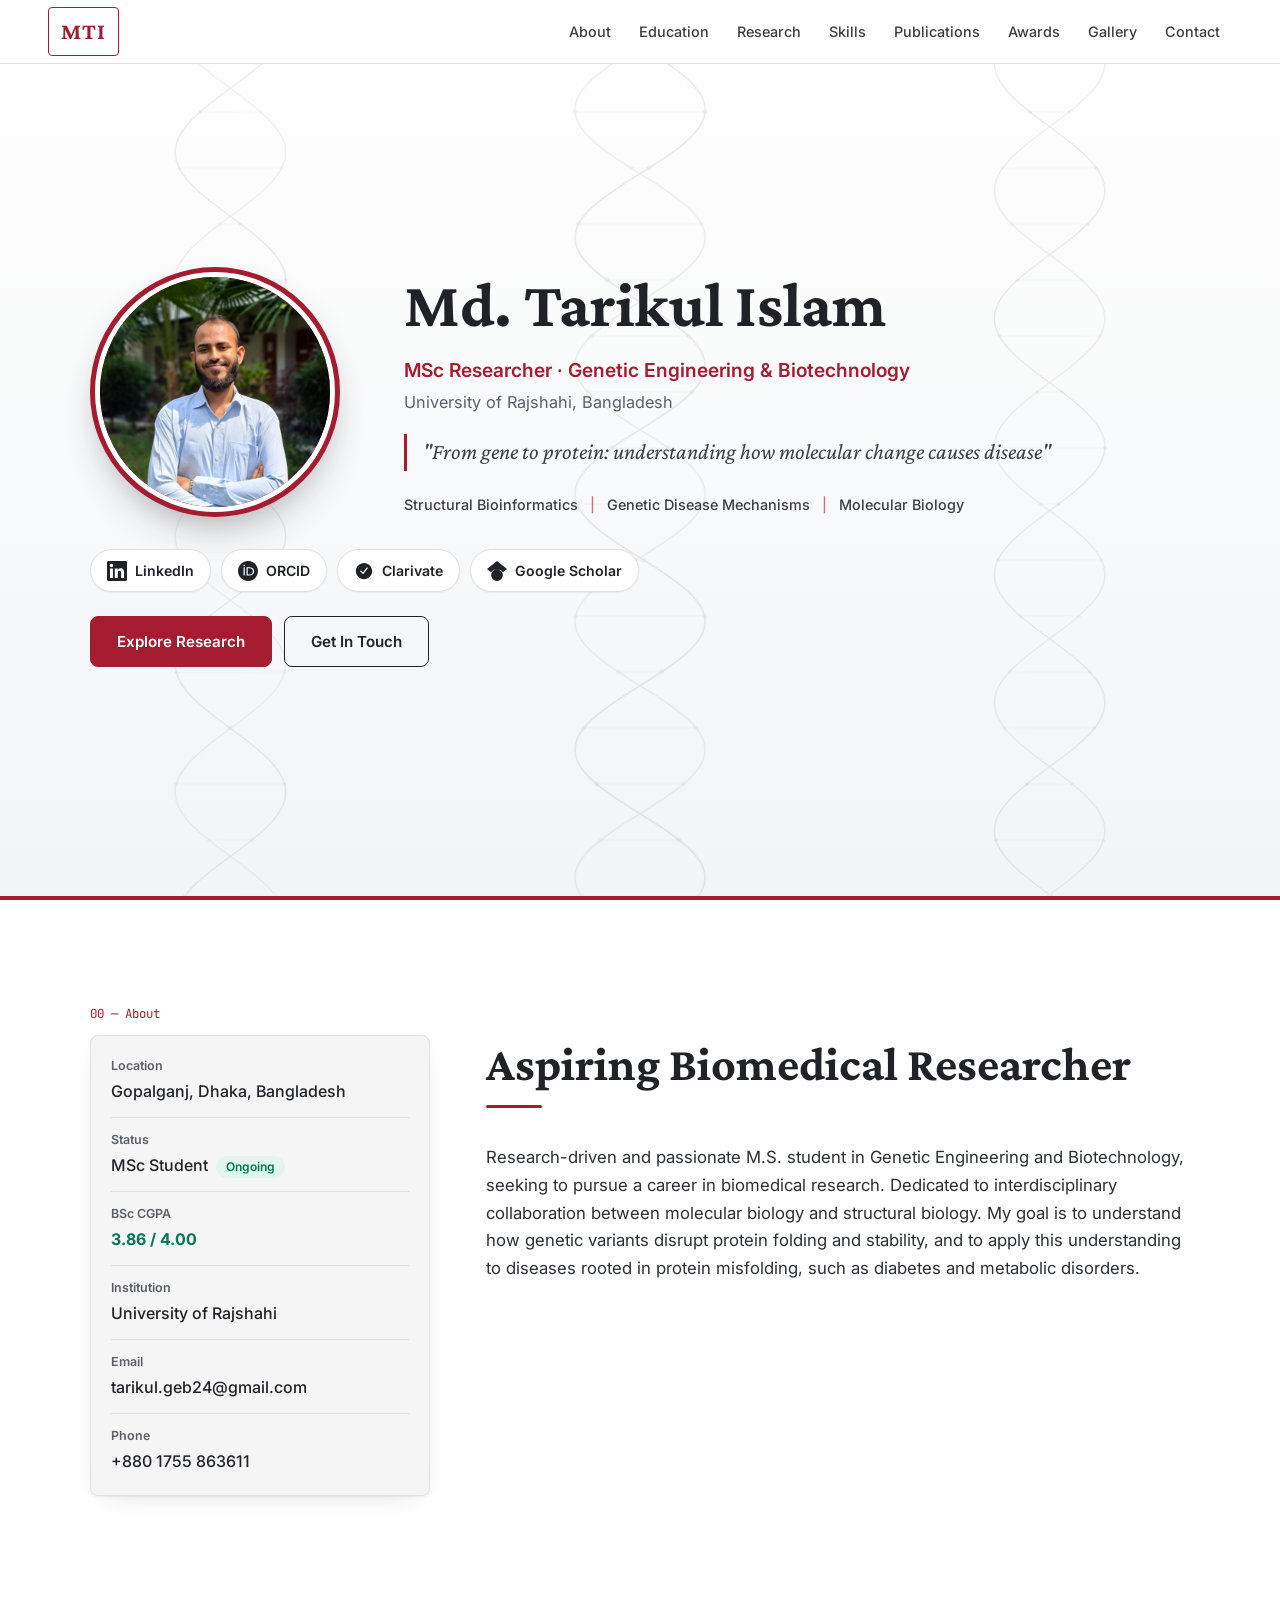
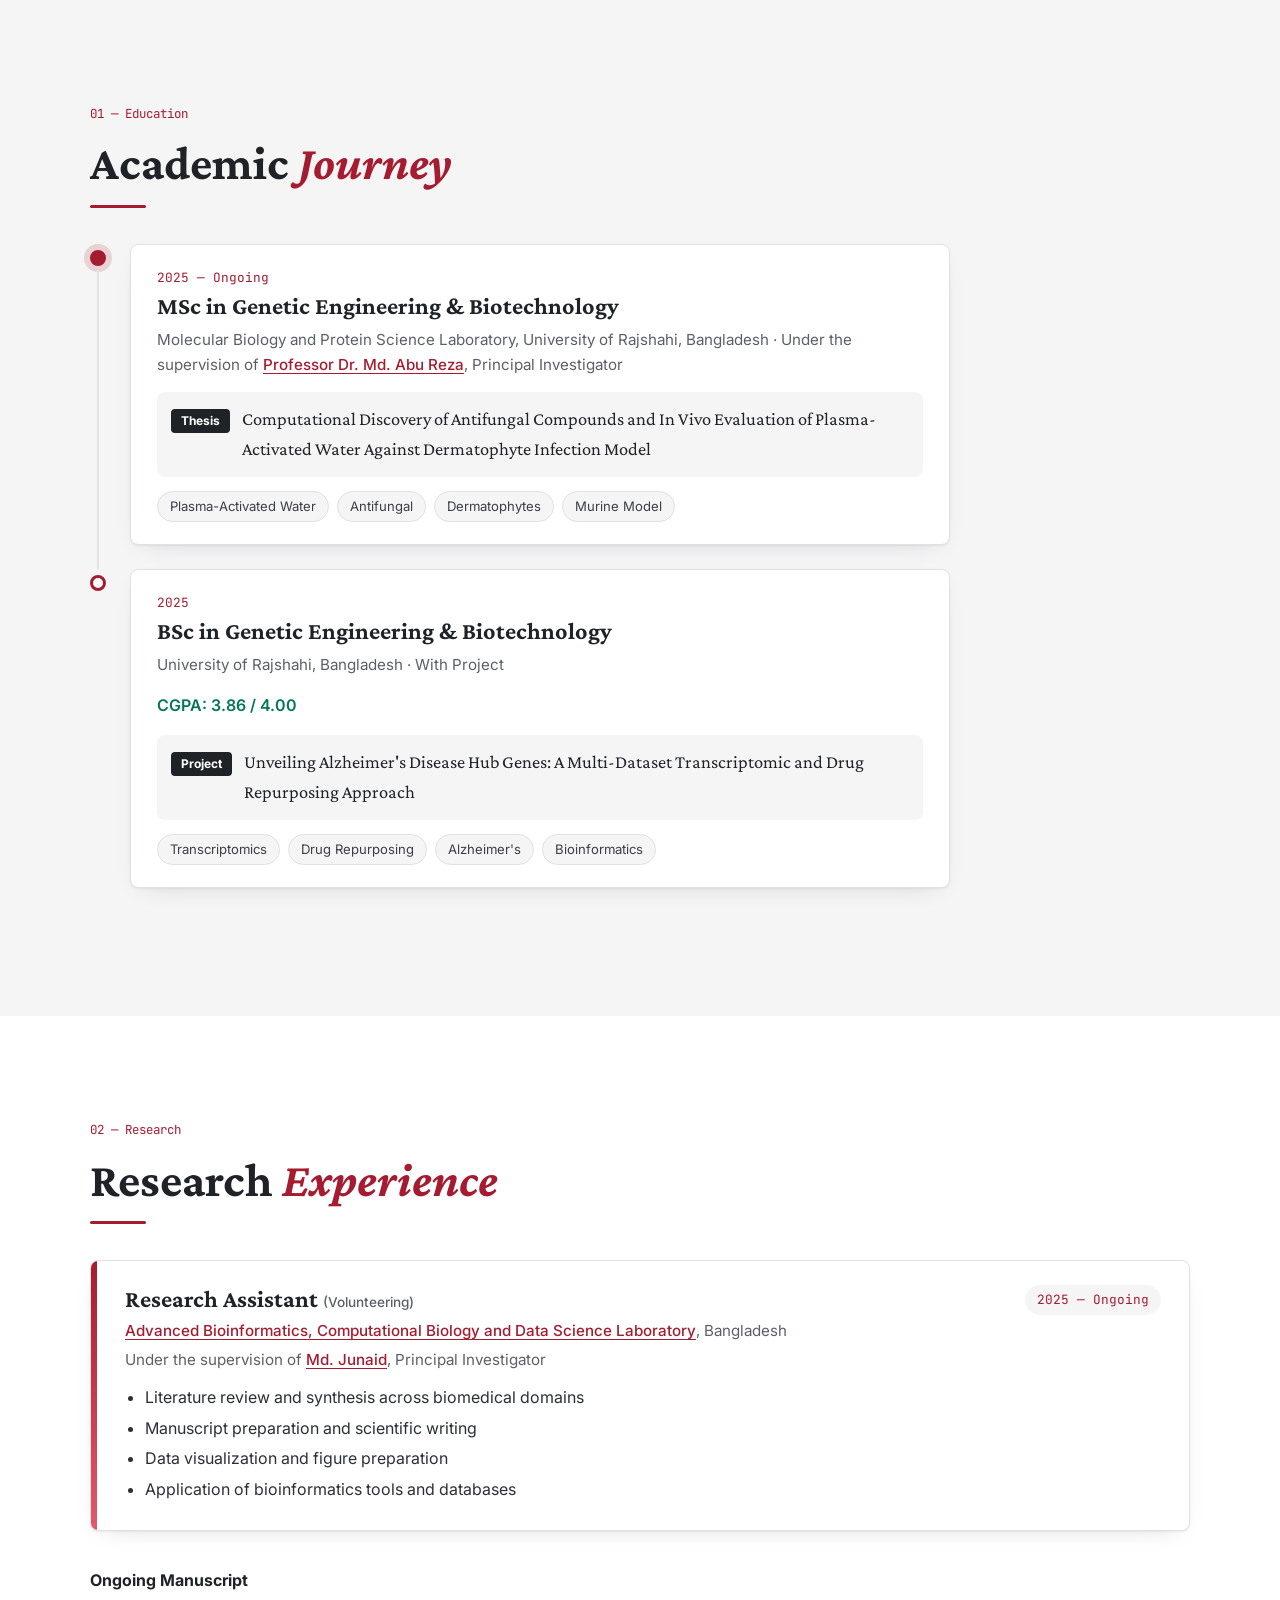
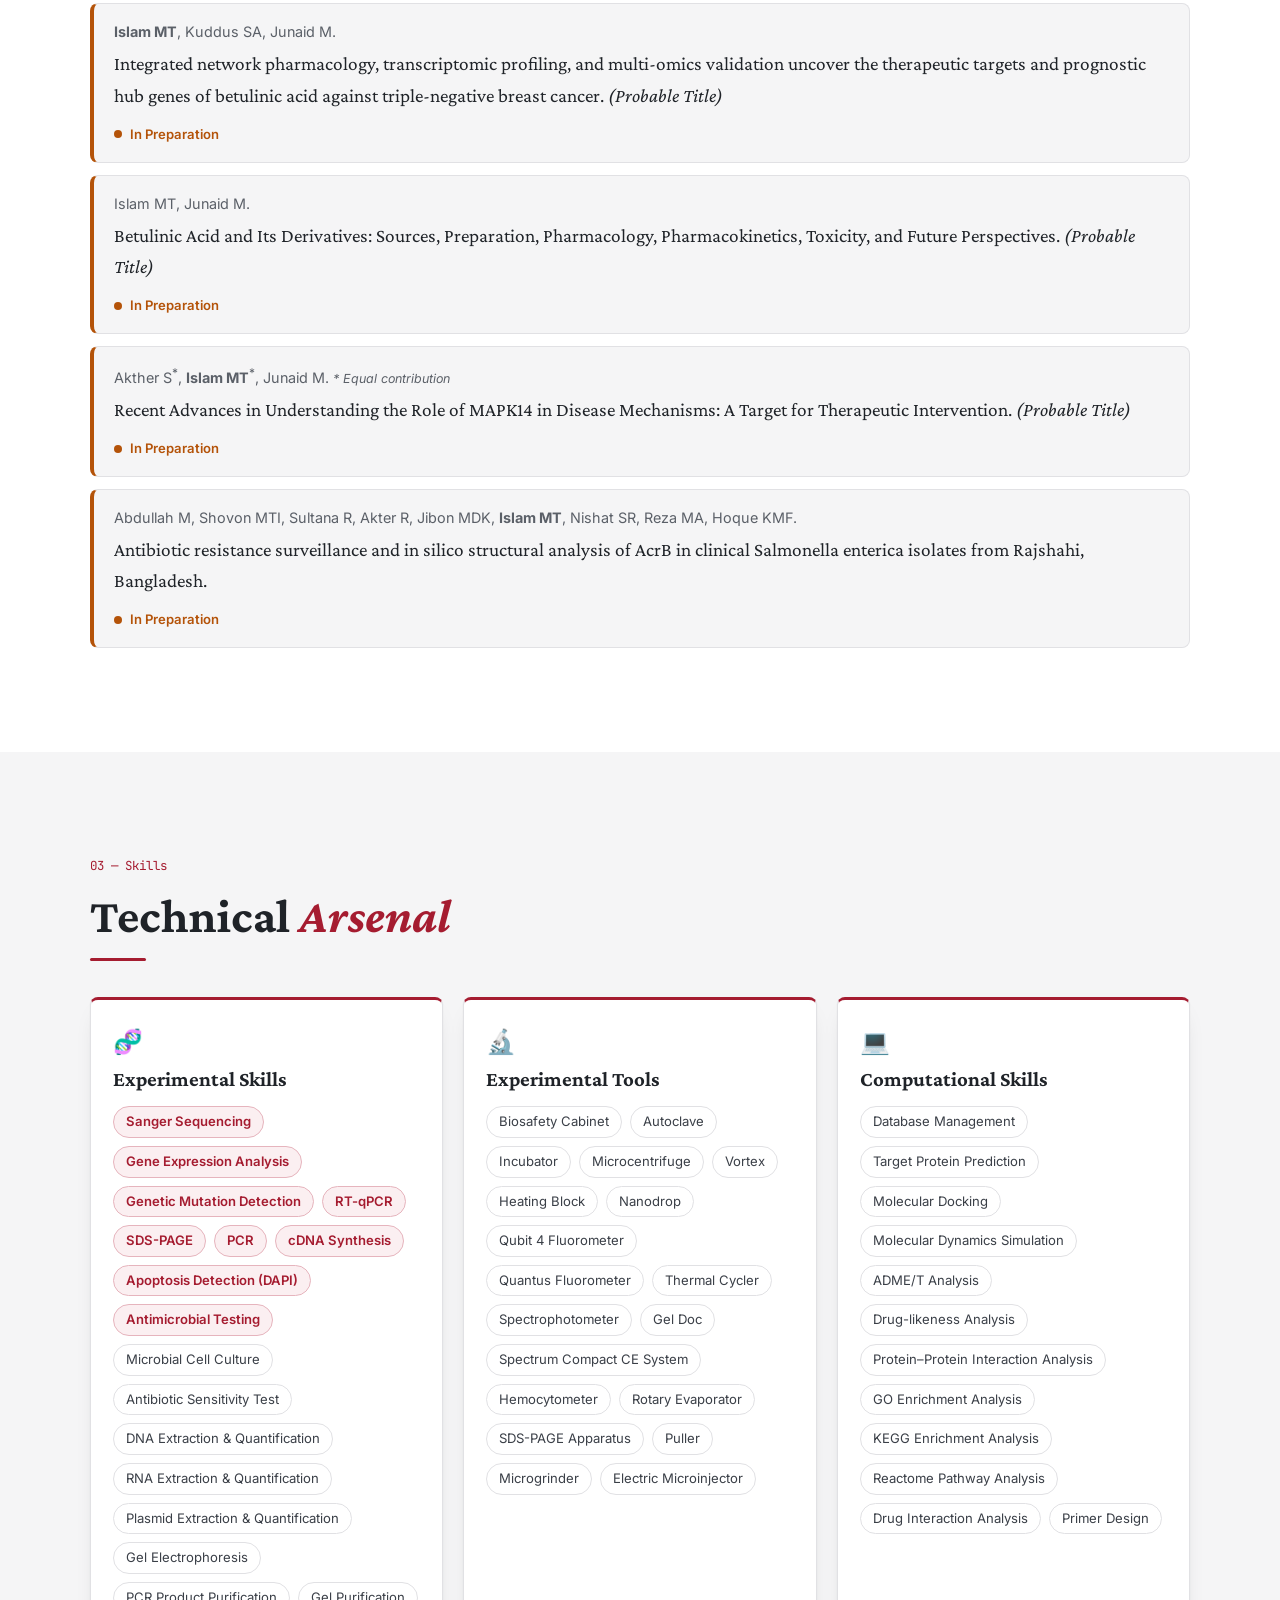
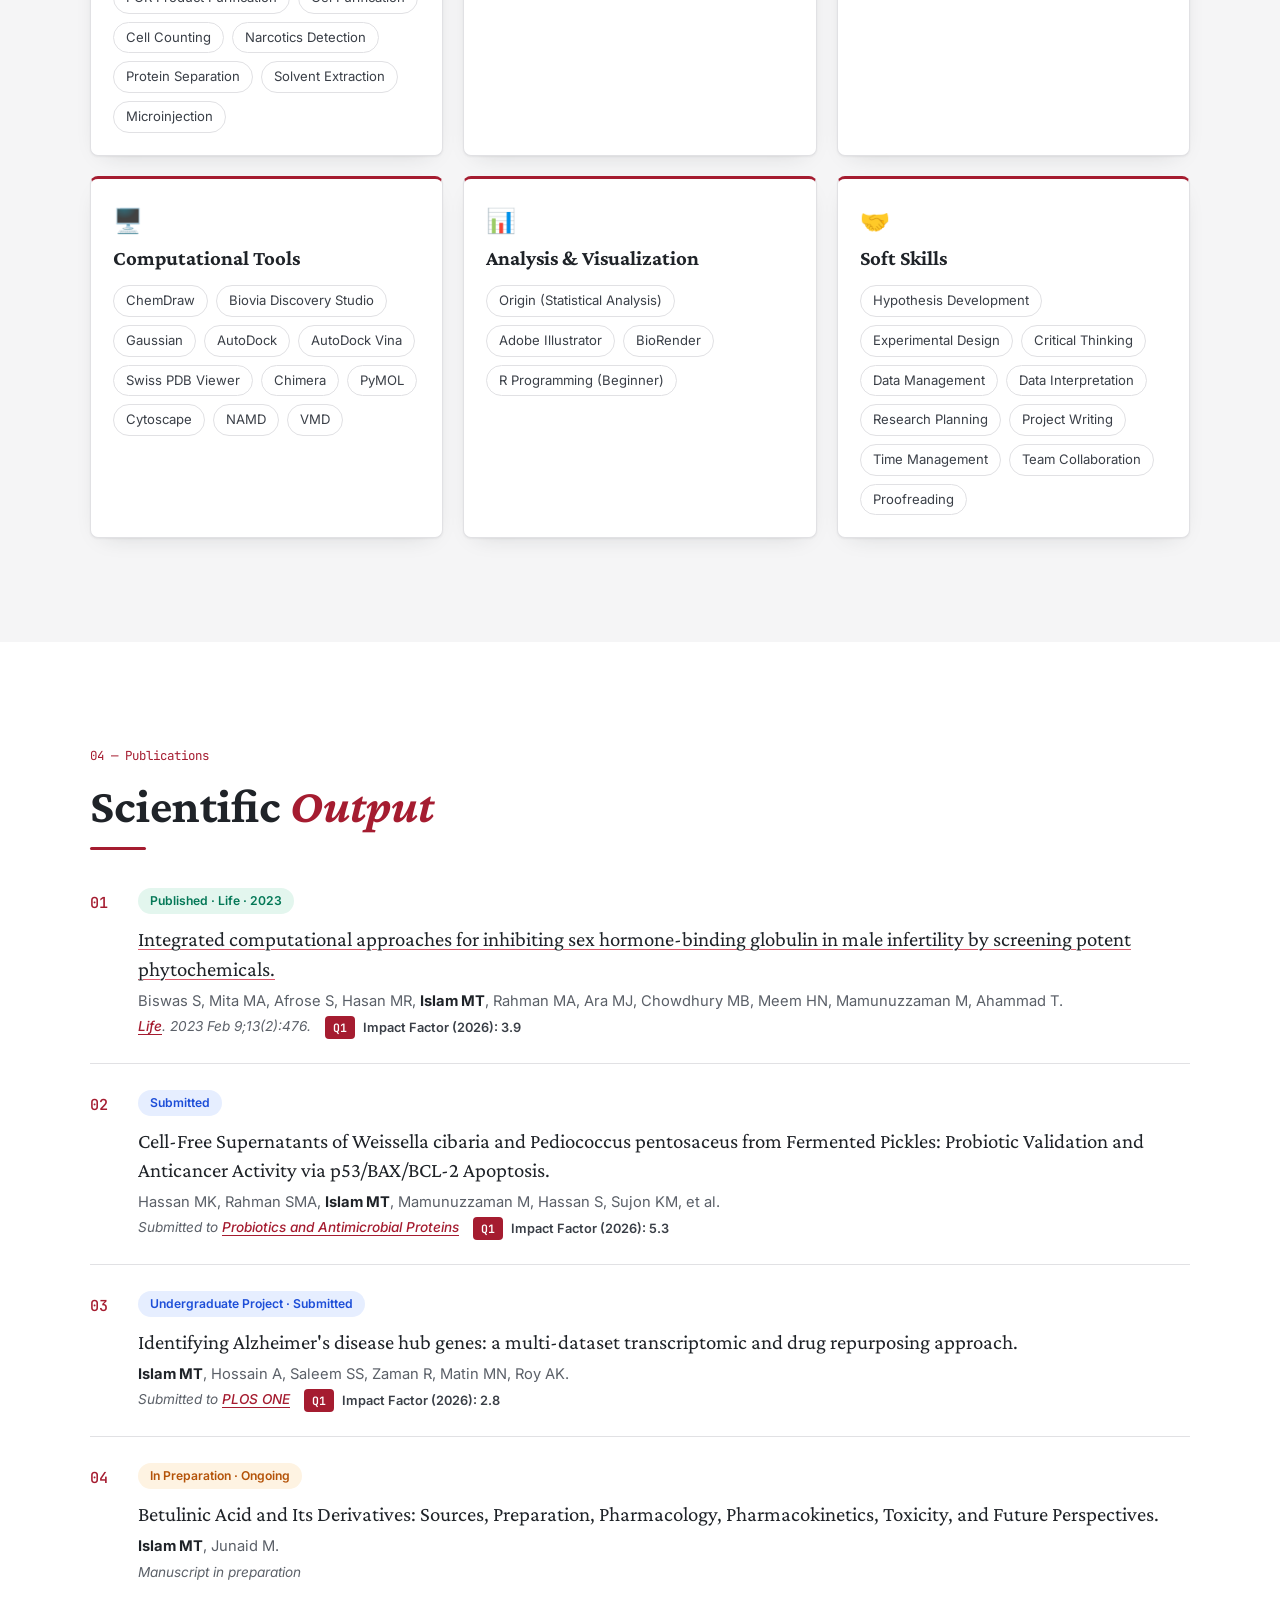
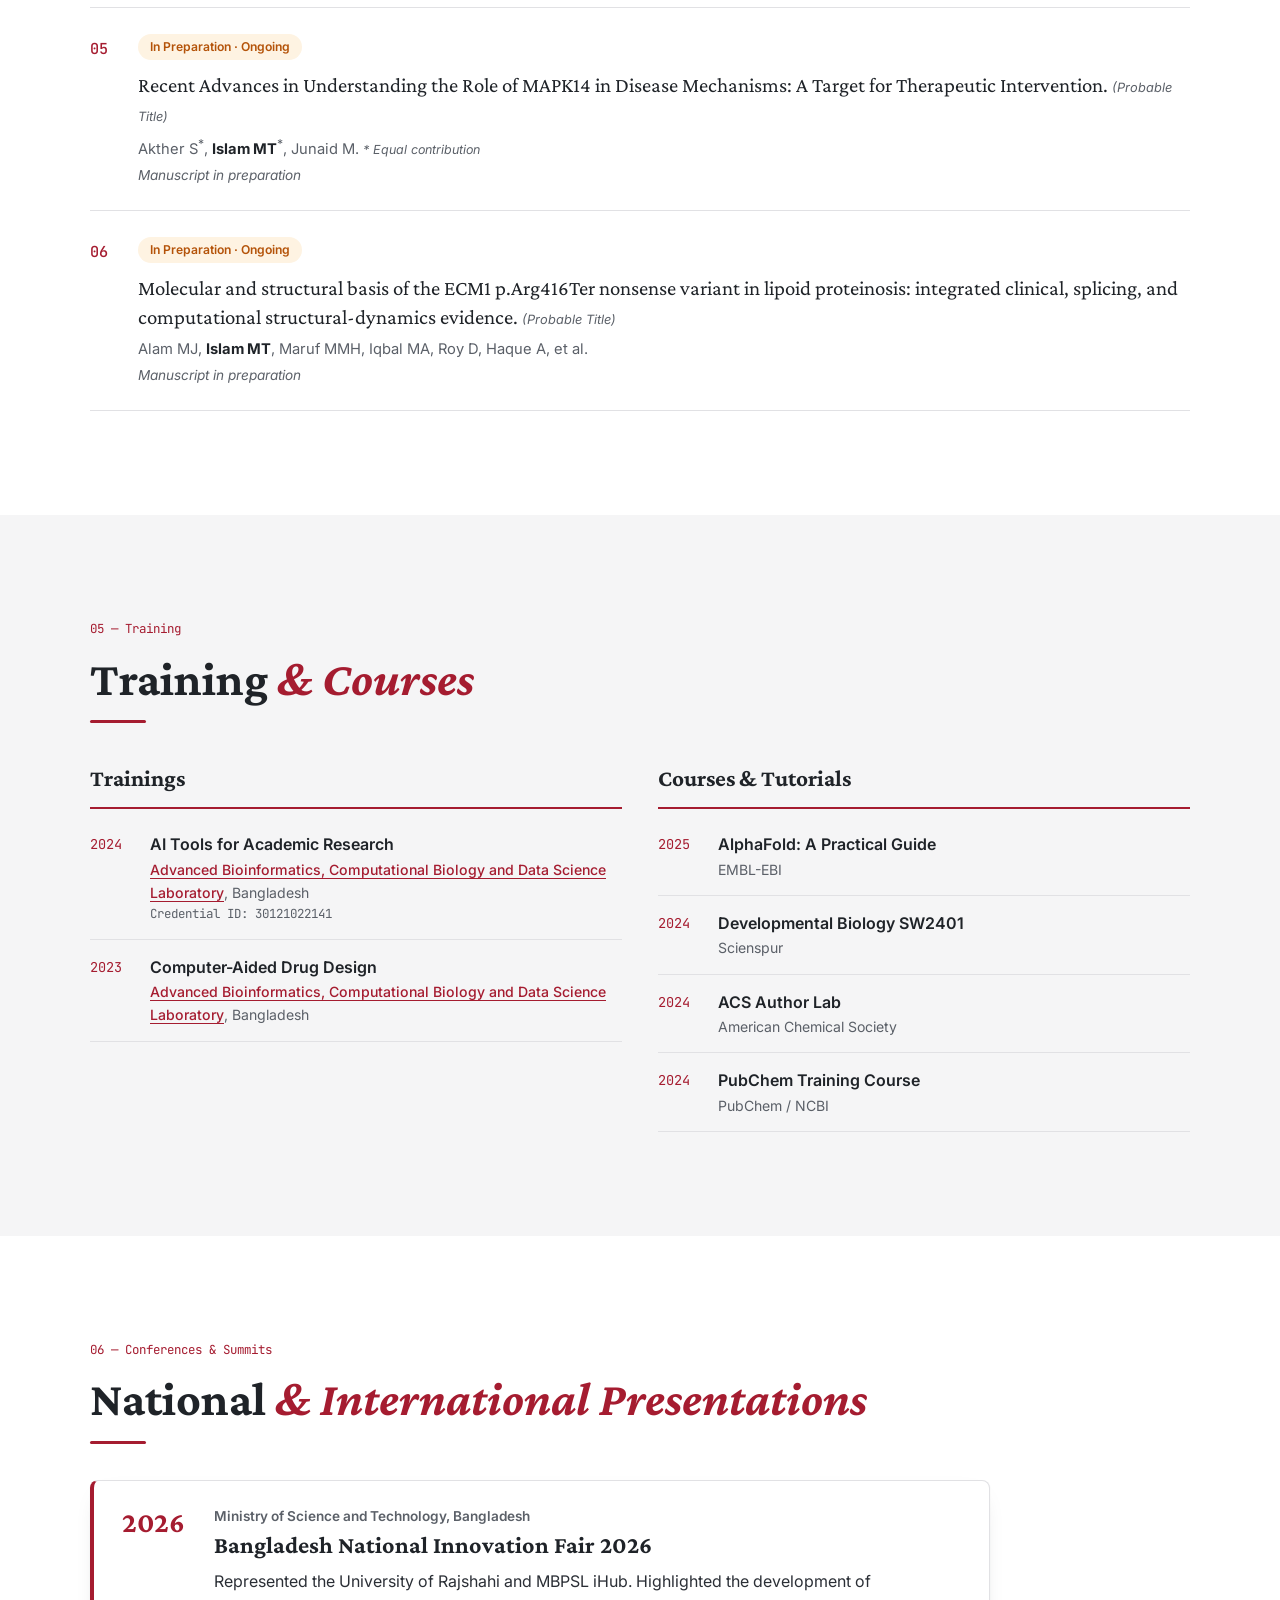
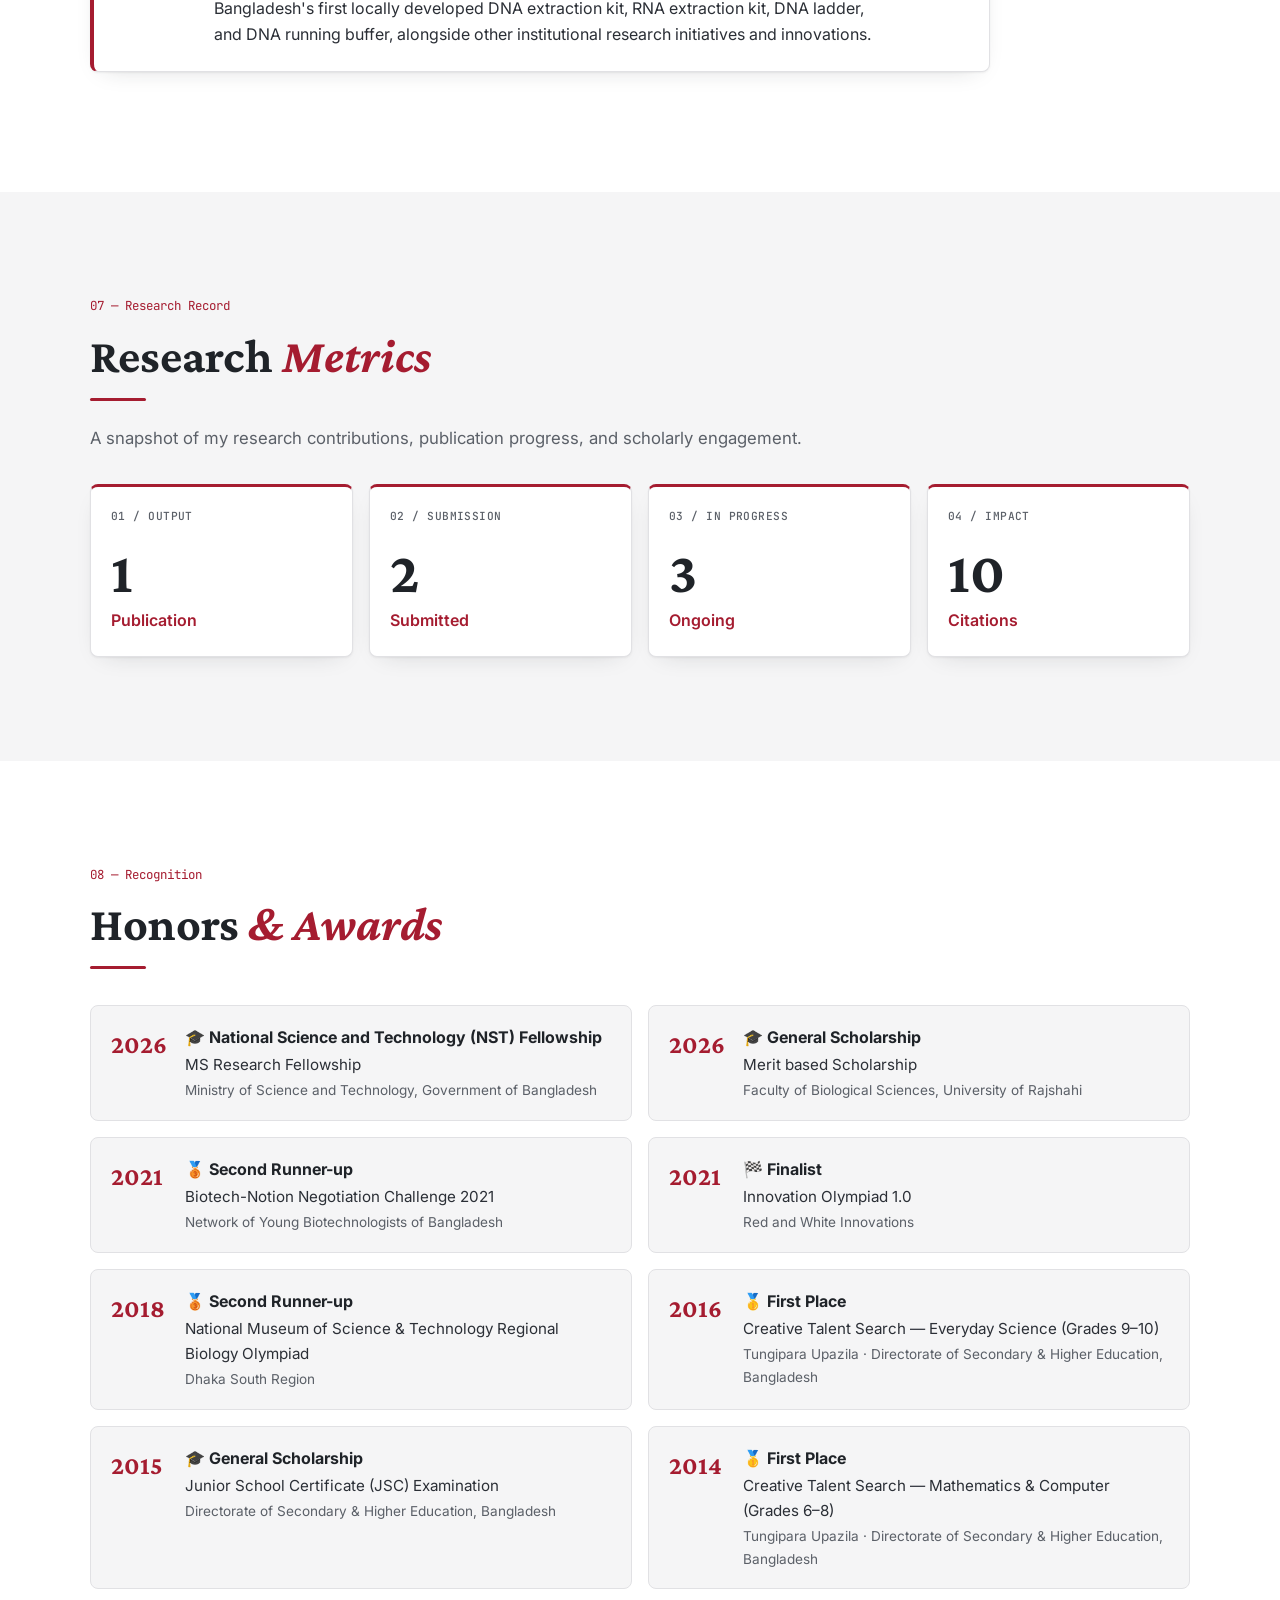
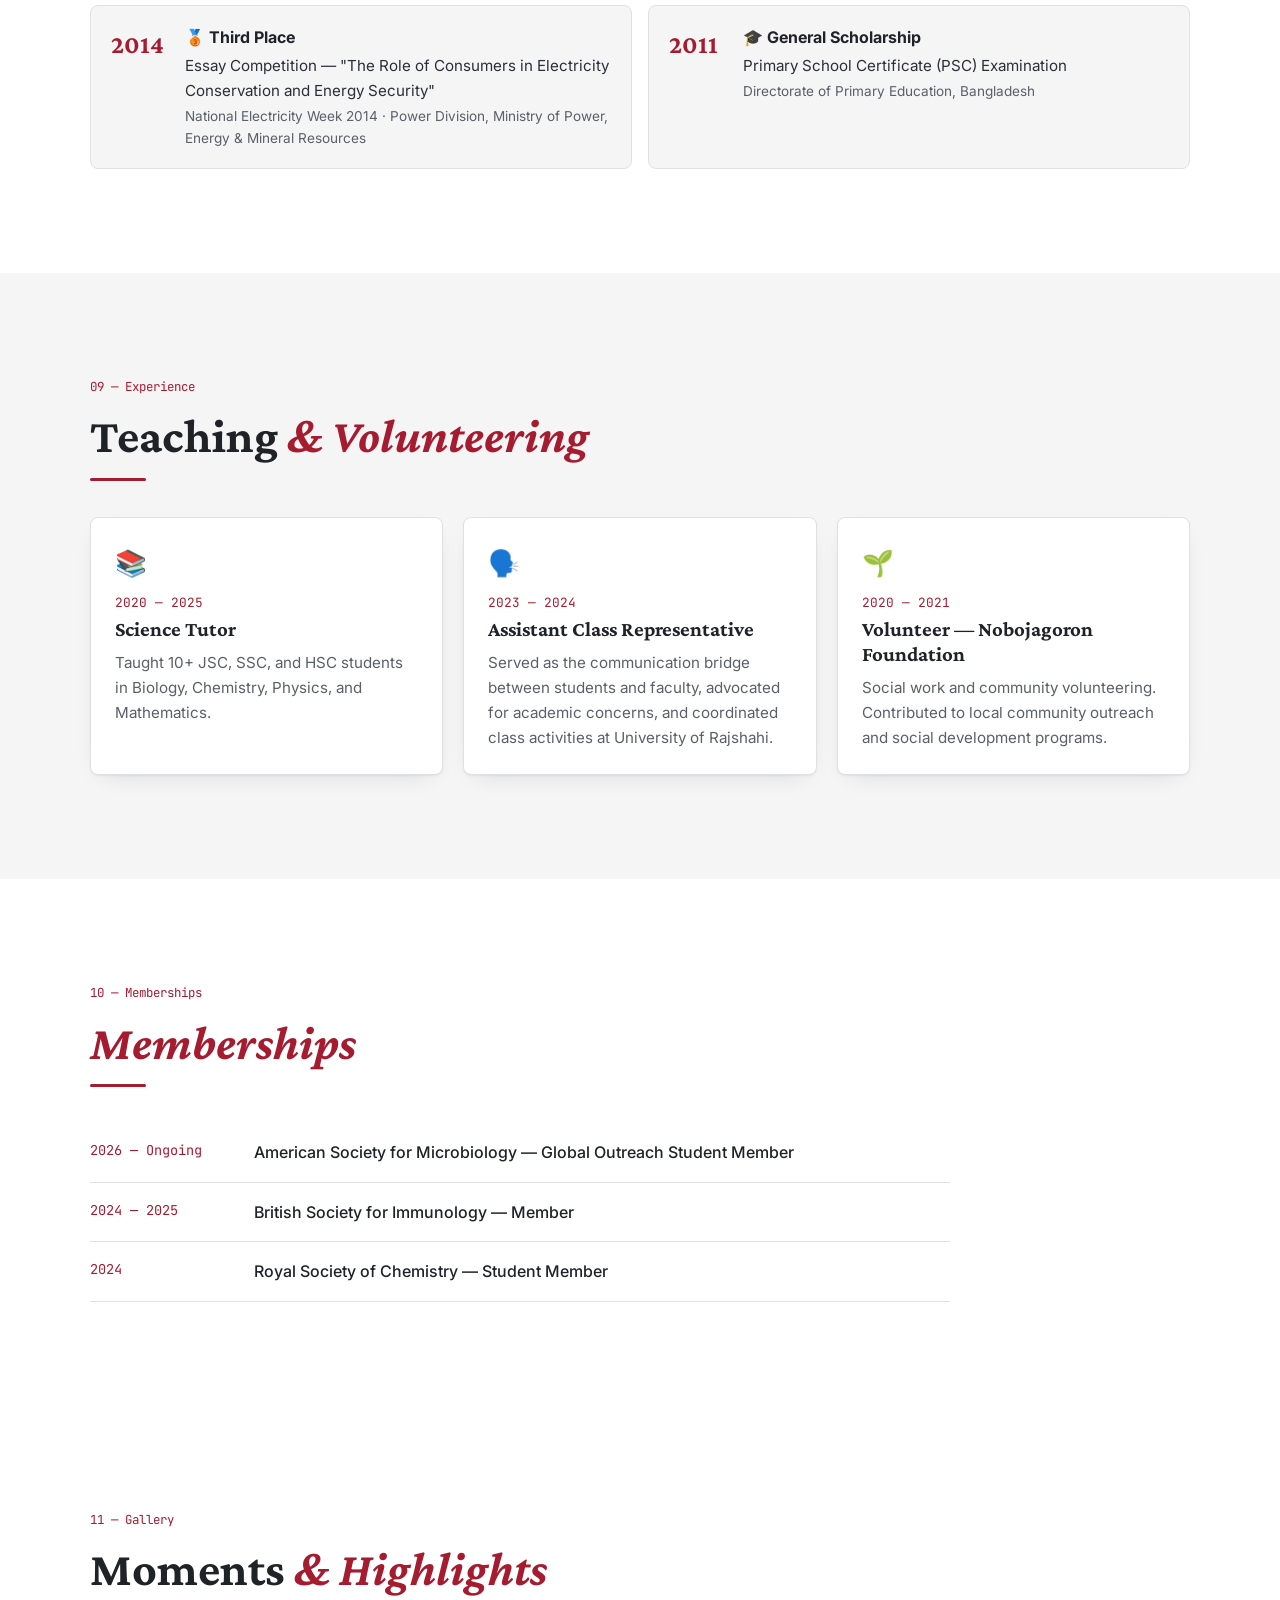
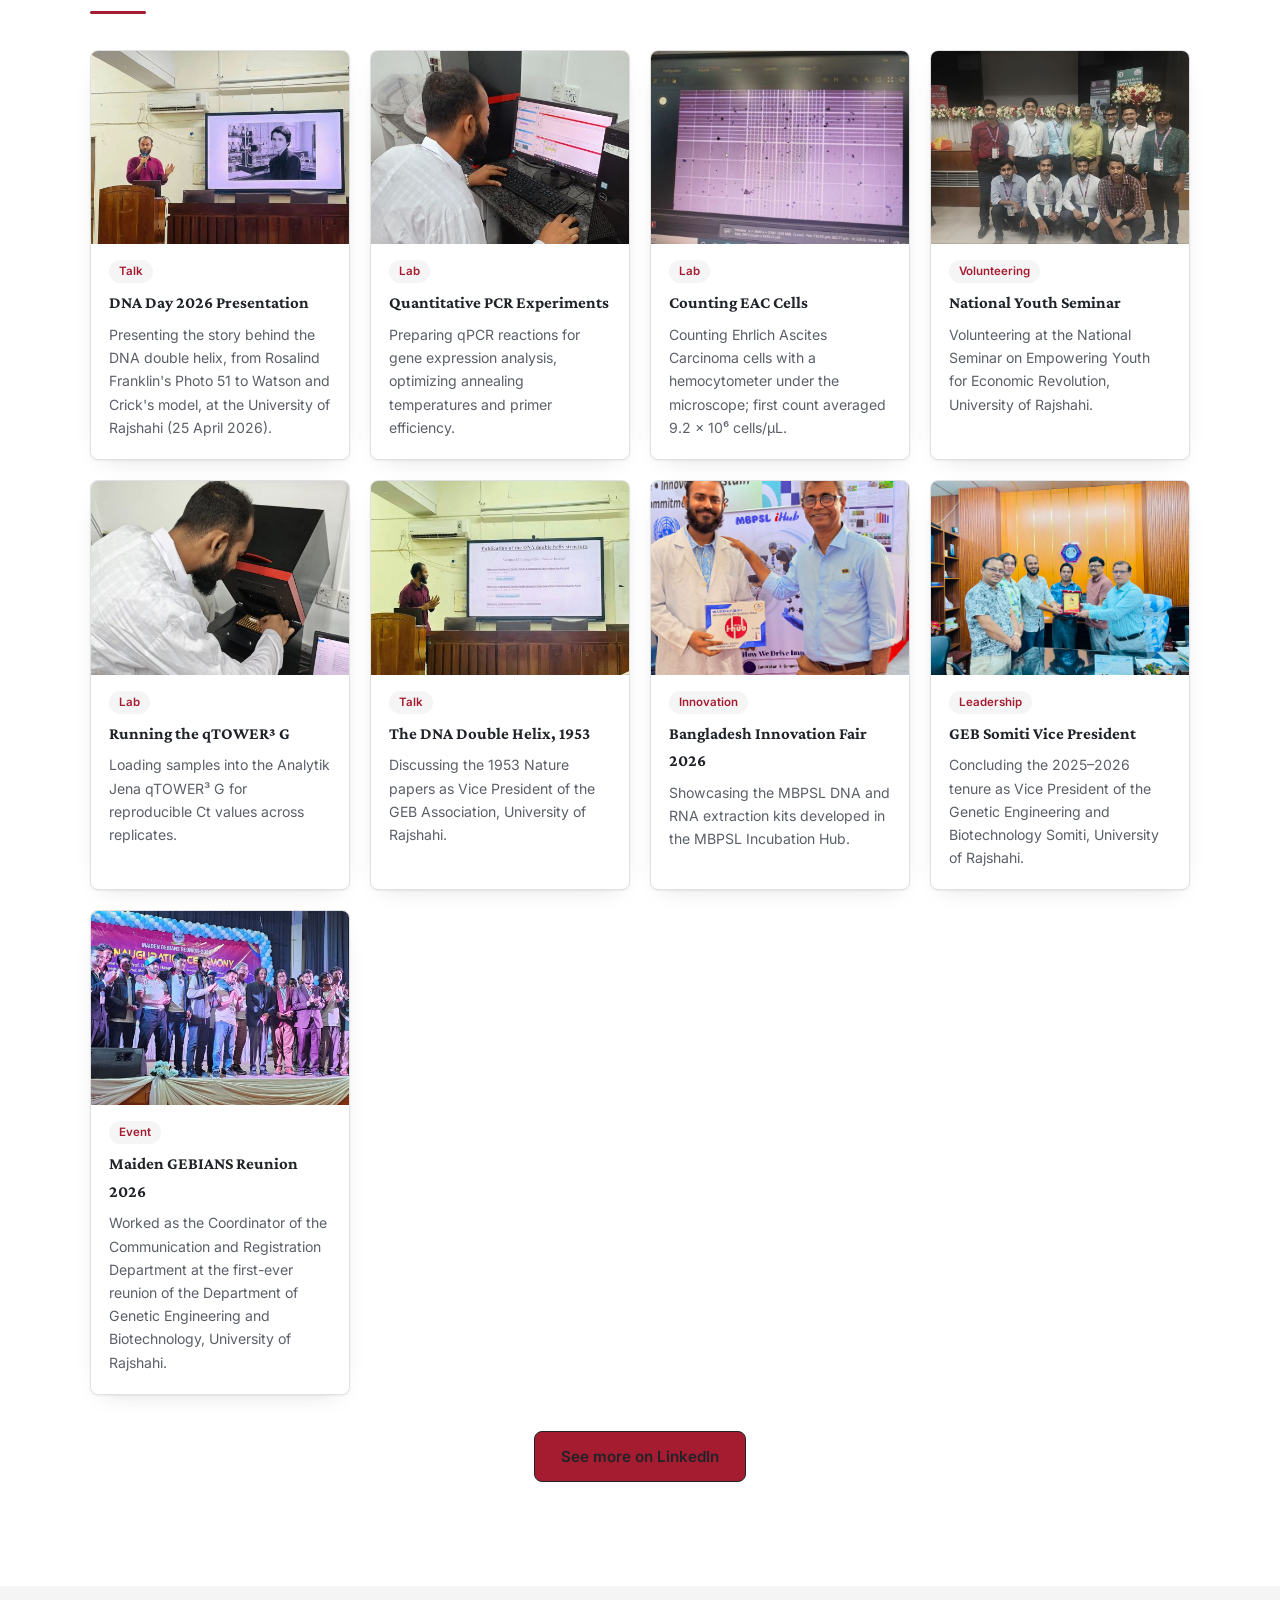
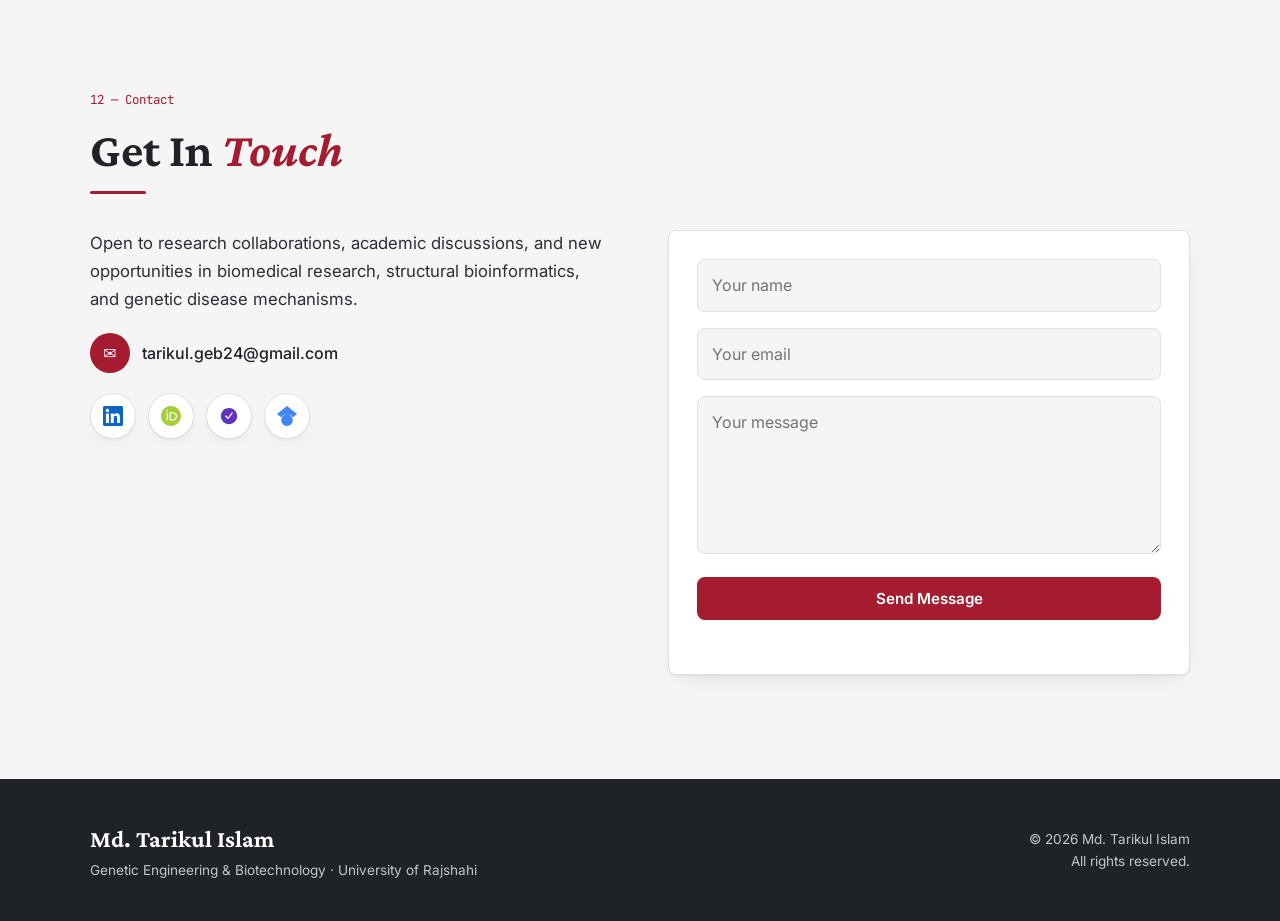
==== commit ae00ffe4: "Add files via upload" ====
--- a/index.html
+++ b/index.html
@@ -190,6 +190,11 @@
     </div>
     <p class="sub-label" style="margin-bottom:10px">Ongoing Manuscript</p>
     <div class="ms-card">
+      <p class="ms-authors"><strong>Islam MT</strong>, Kuddus SA, Junaid M.</p>
+      <p class="ms-title">Integrated network pharmacology, transcriptomic profiling, and multi-omics validation uncover the therapeutic targets and prognostic hub genes of betulinic acid against triple-negative breast cancer. <em>(Probable Title)</em></p>
+      <div class="ms-status"><span class="dot-amber"></span>In Preparation</div>
+    </div>
+    <div class="ms-card" style="margin-top:12px">
       <p class="ms-authors">Islam MT, Junaid M.</p>
       <p class="ms-title">Betulinic Acid and Its Derivatives: Sources, Preparation, Pharmacology, Pharmacokinetics, Toxicity, and Future Perspectives. <em>(Probable Title)</em></p>
       <div class="ms-status"><span class="dot-amber"></span>In Preparation</div>
@@ -197,6 +202,11 @@
     <div class="ms-card" style="margin-top:12px">
       <p class="ms-authors">Akther S<sup>*</sup>, <strong>Islam MT</strong><sup>*</sup>, Junaid M. <span class="pub-equal-note">* Equal contribution</span></p>
       <p class="ms-title">Recent Advances in Understanding the Role of MAPK14 in Disease Mechanisms: A Target for Therapeutic Intervention. <em>(Probable Title)</em></p>
+      <div class="ms-status"><span class="dot-amber"></span>In Preparation</div>
+    </div>
+    <div class="ms-card" style="margin-top:12px">
+      <p class="ms-authors">Abdullah M, Shovon MTI, Sultana R, Akter R, Jibon MDK, <strong>Islam MT</strong>, Nishat SR, Reza MA, Hoque KMF.</p>
+      <p class="ms-title">Antibiotic resistance surveillance and in silico structural analysis of AcrB in clinical Salmonella enterica isolates from Rajshahi, Bangladesh.</p>
       <div class="ms-status"><span class="dot-amber"></span>In Preparation</div>
     </div>
   </div>
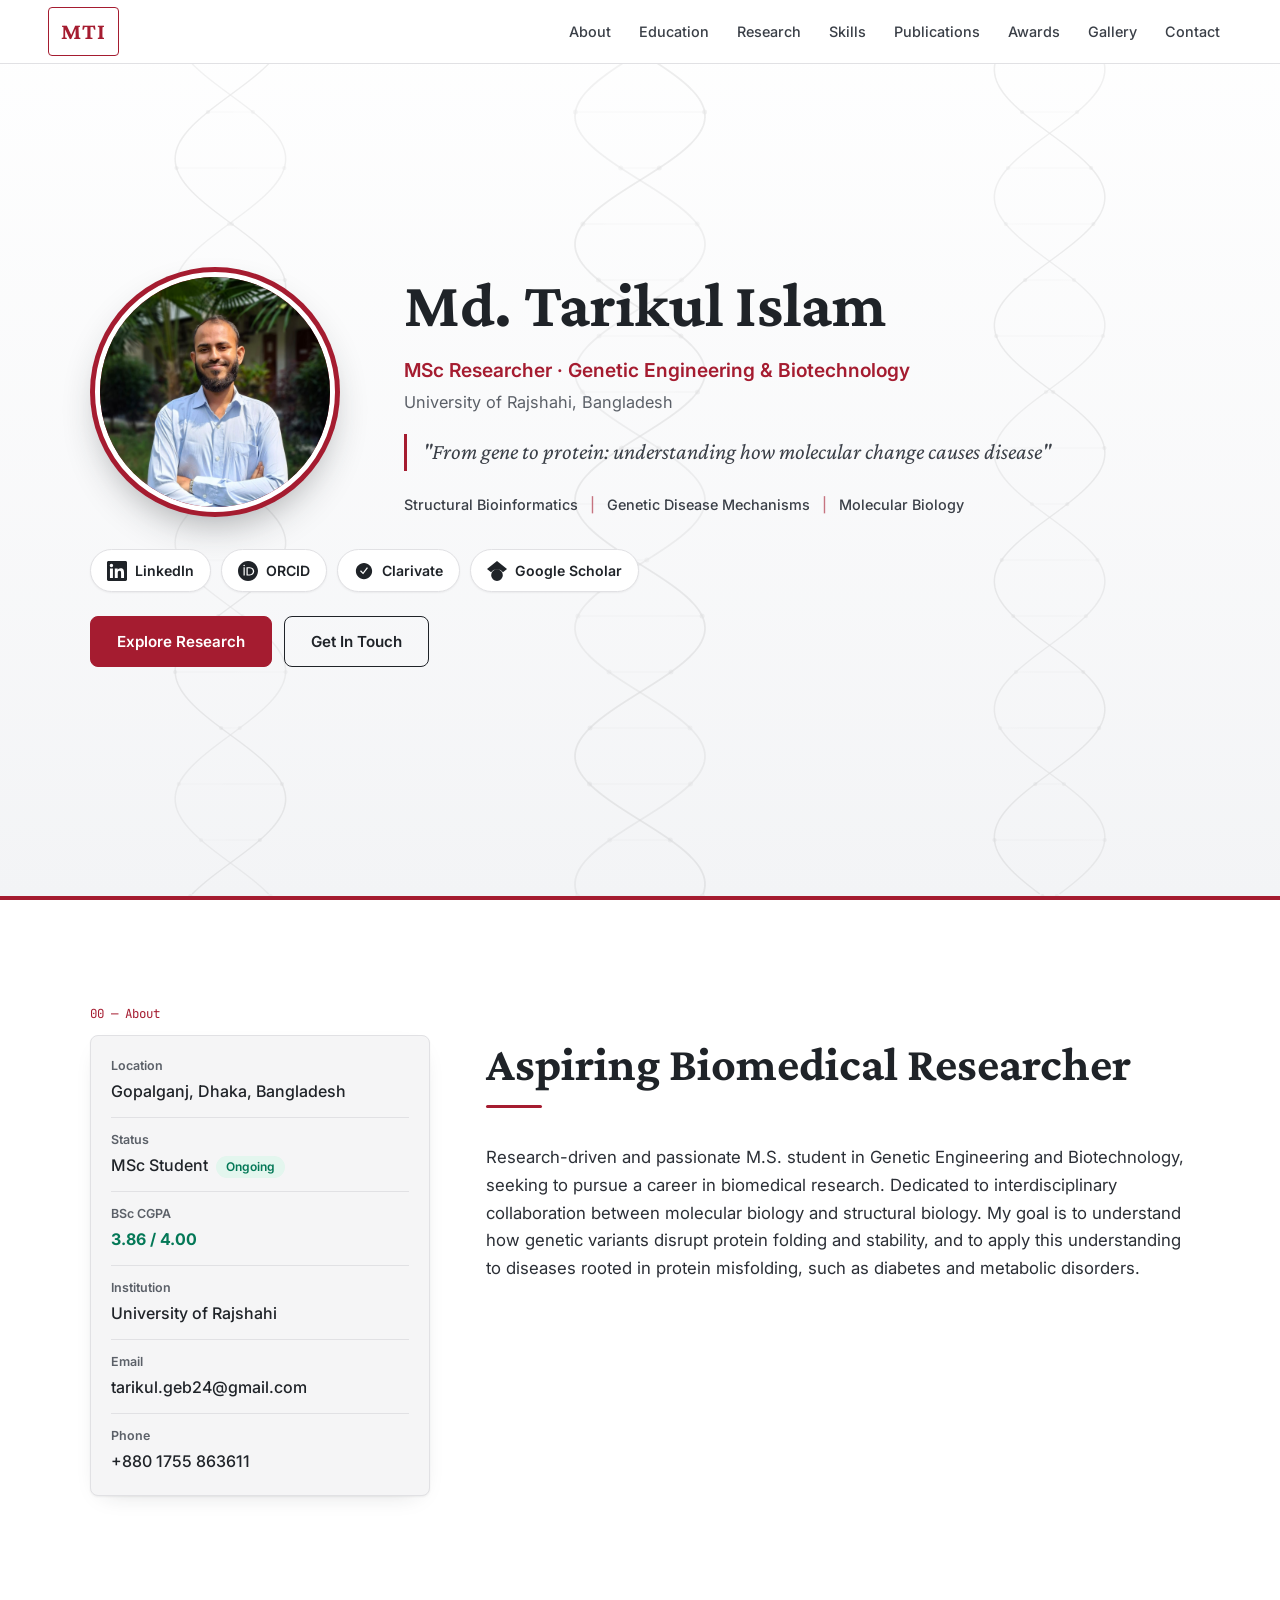
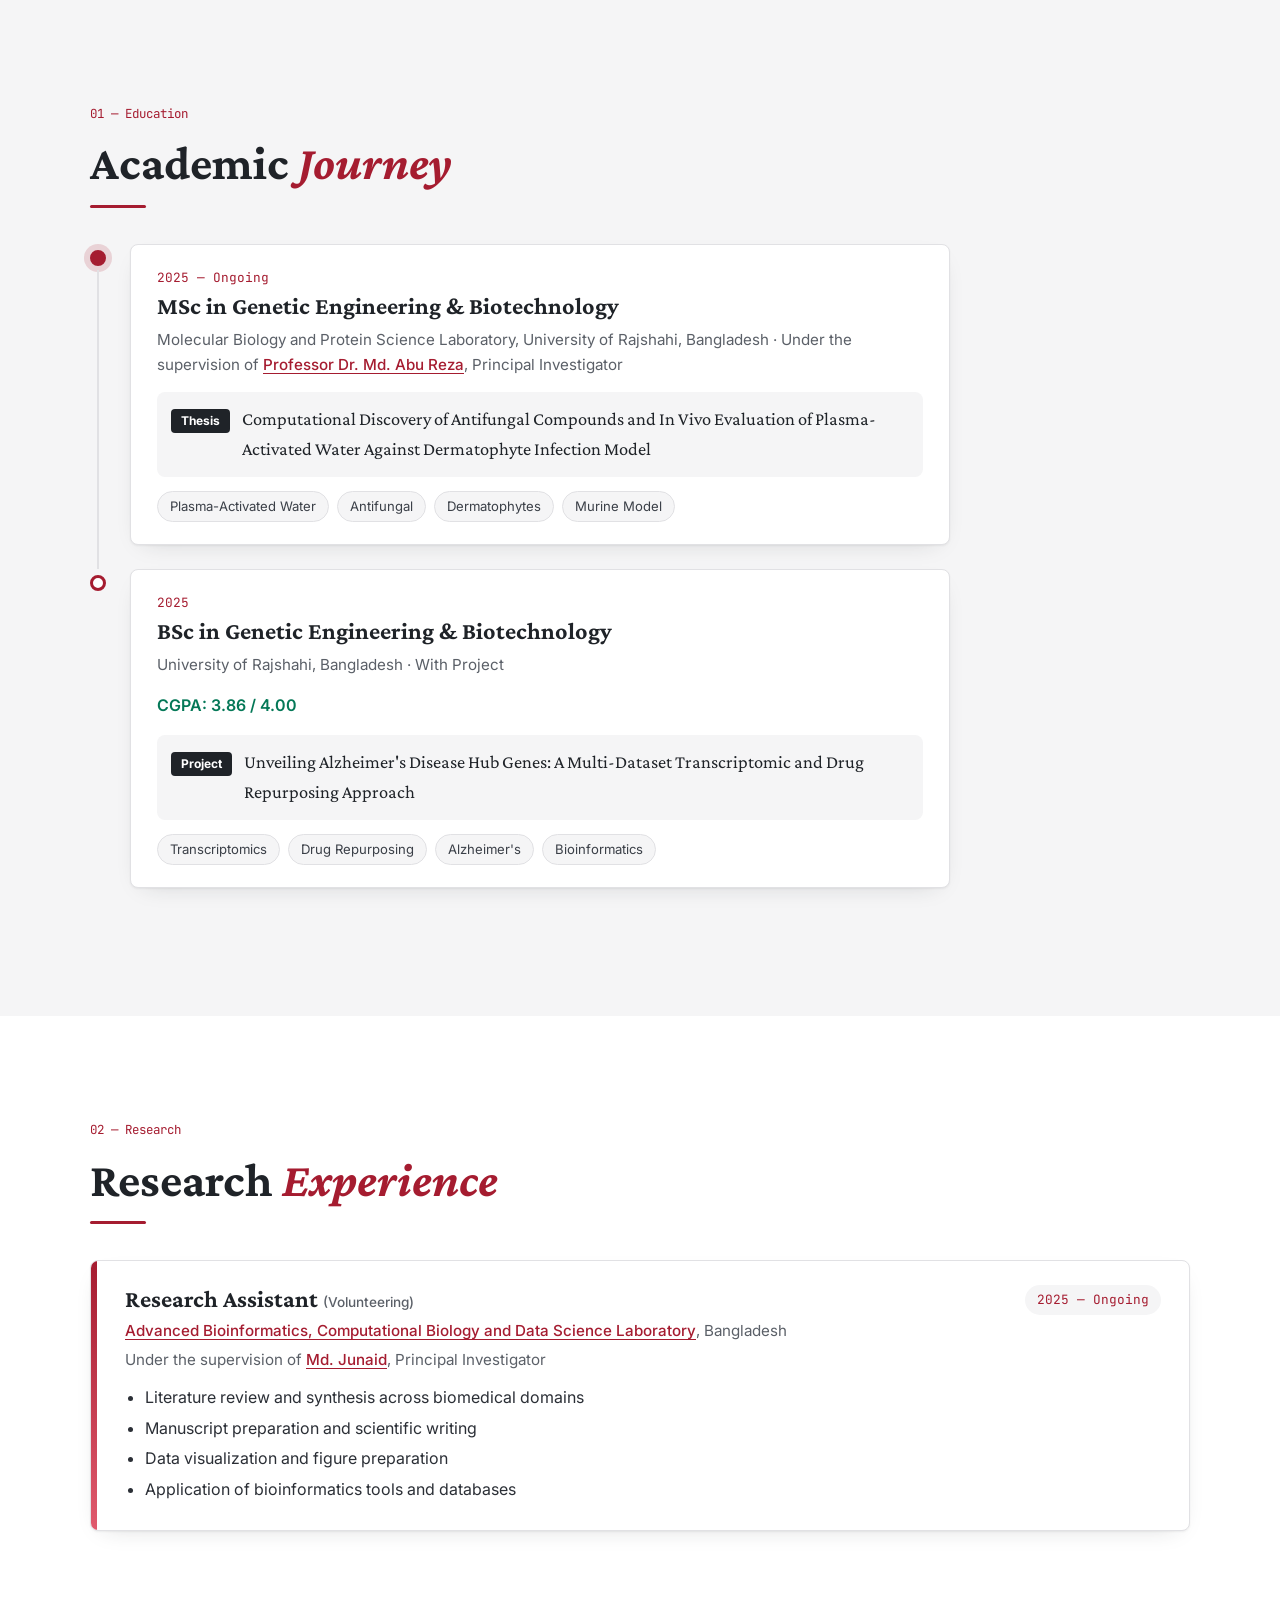
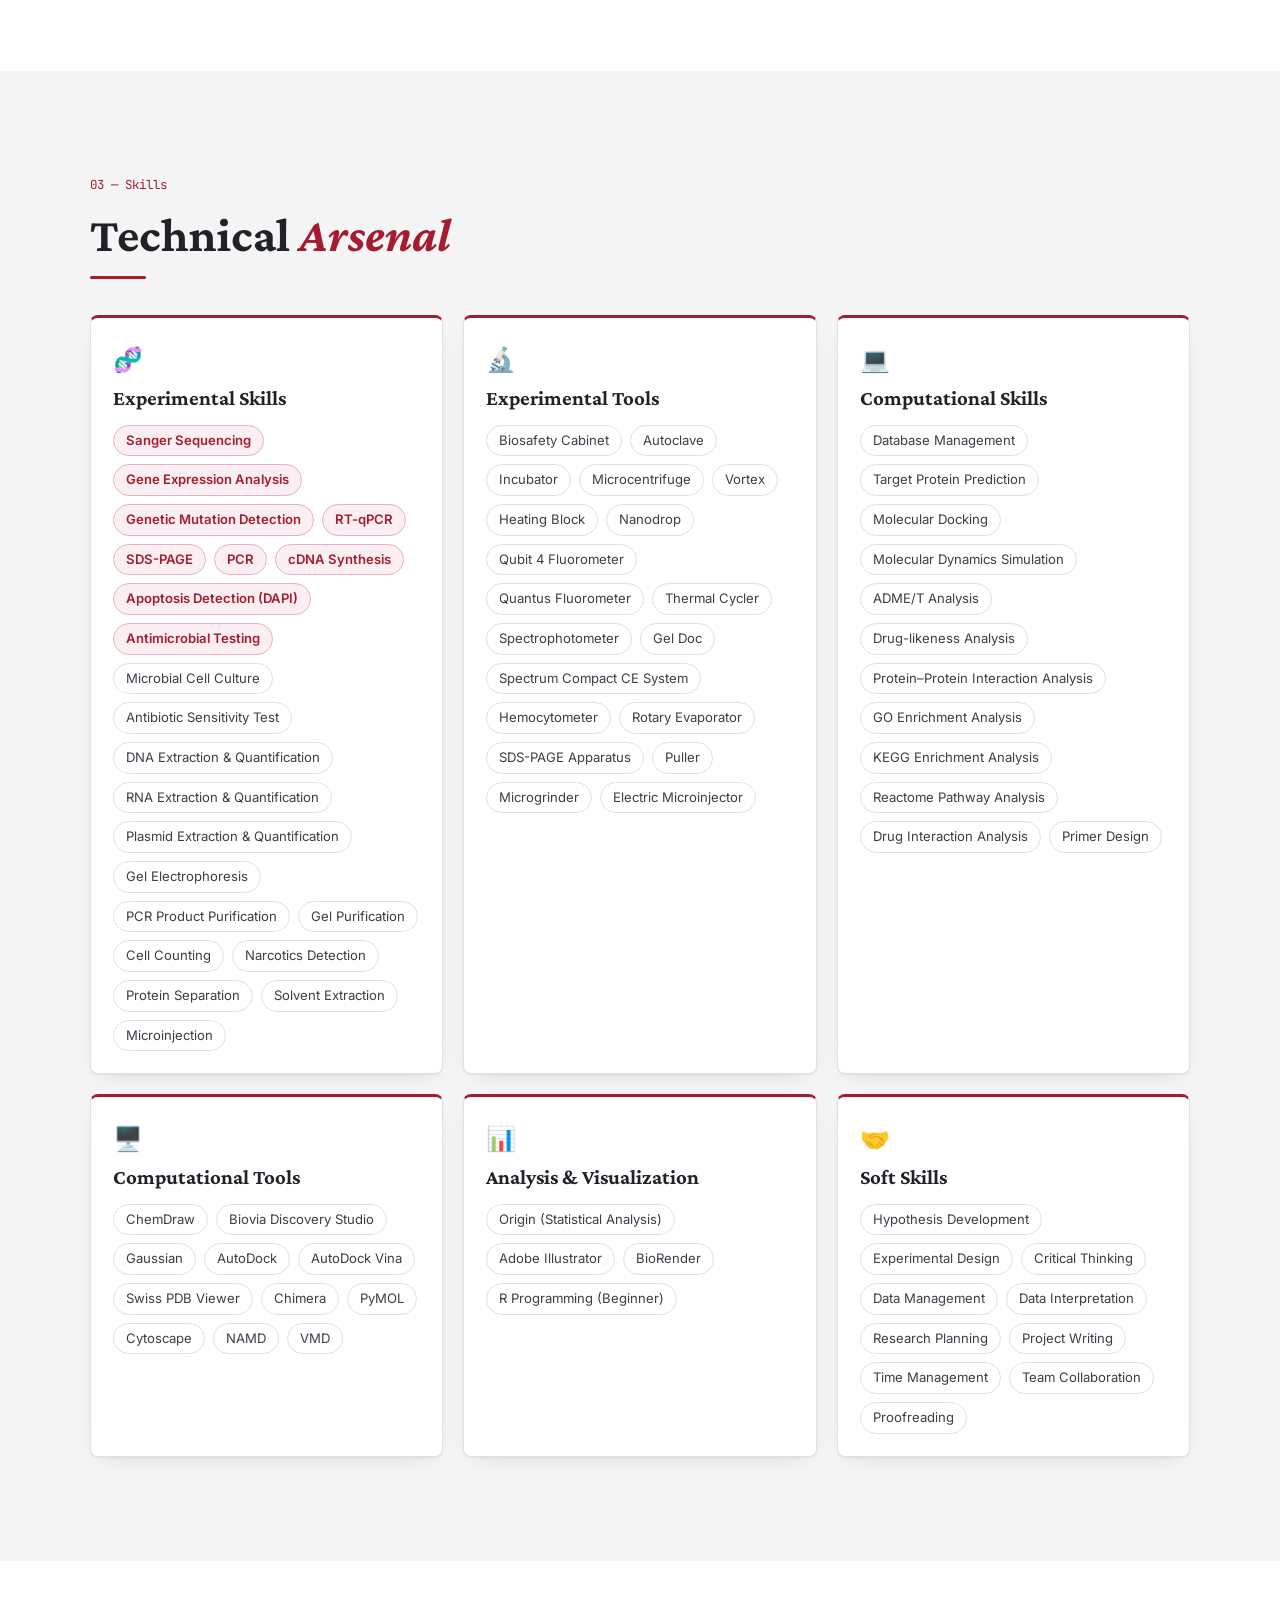
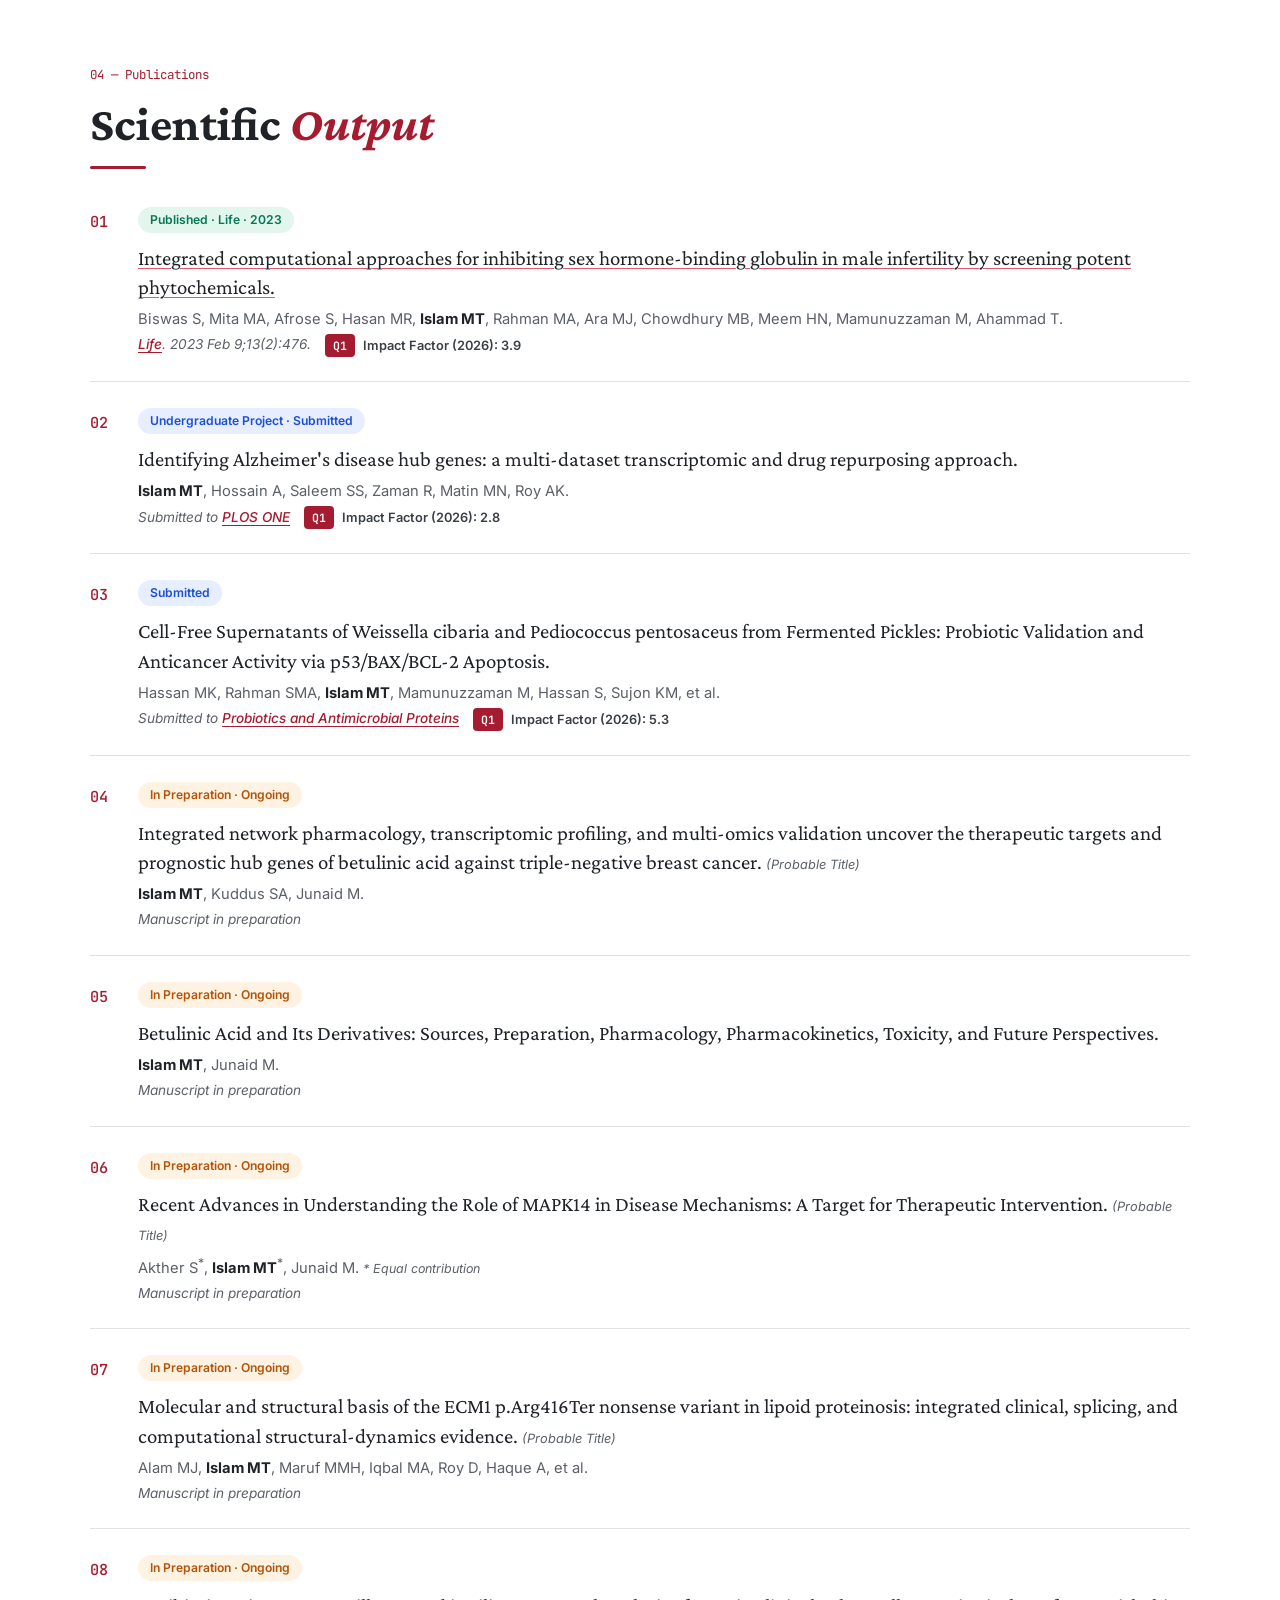
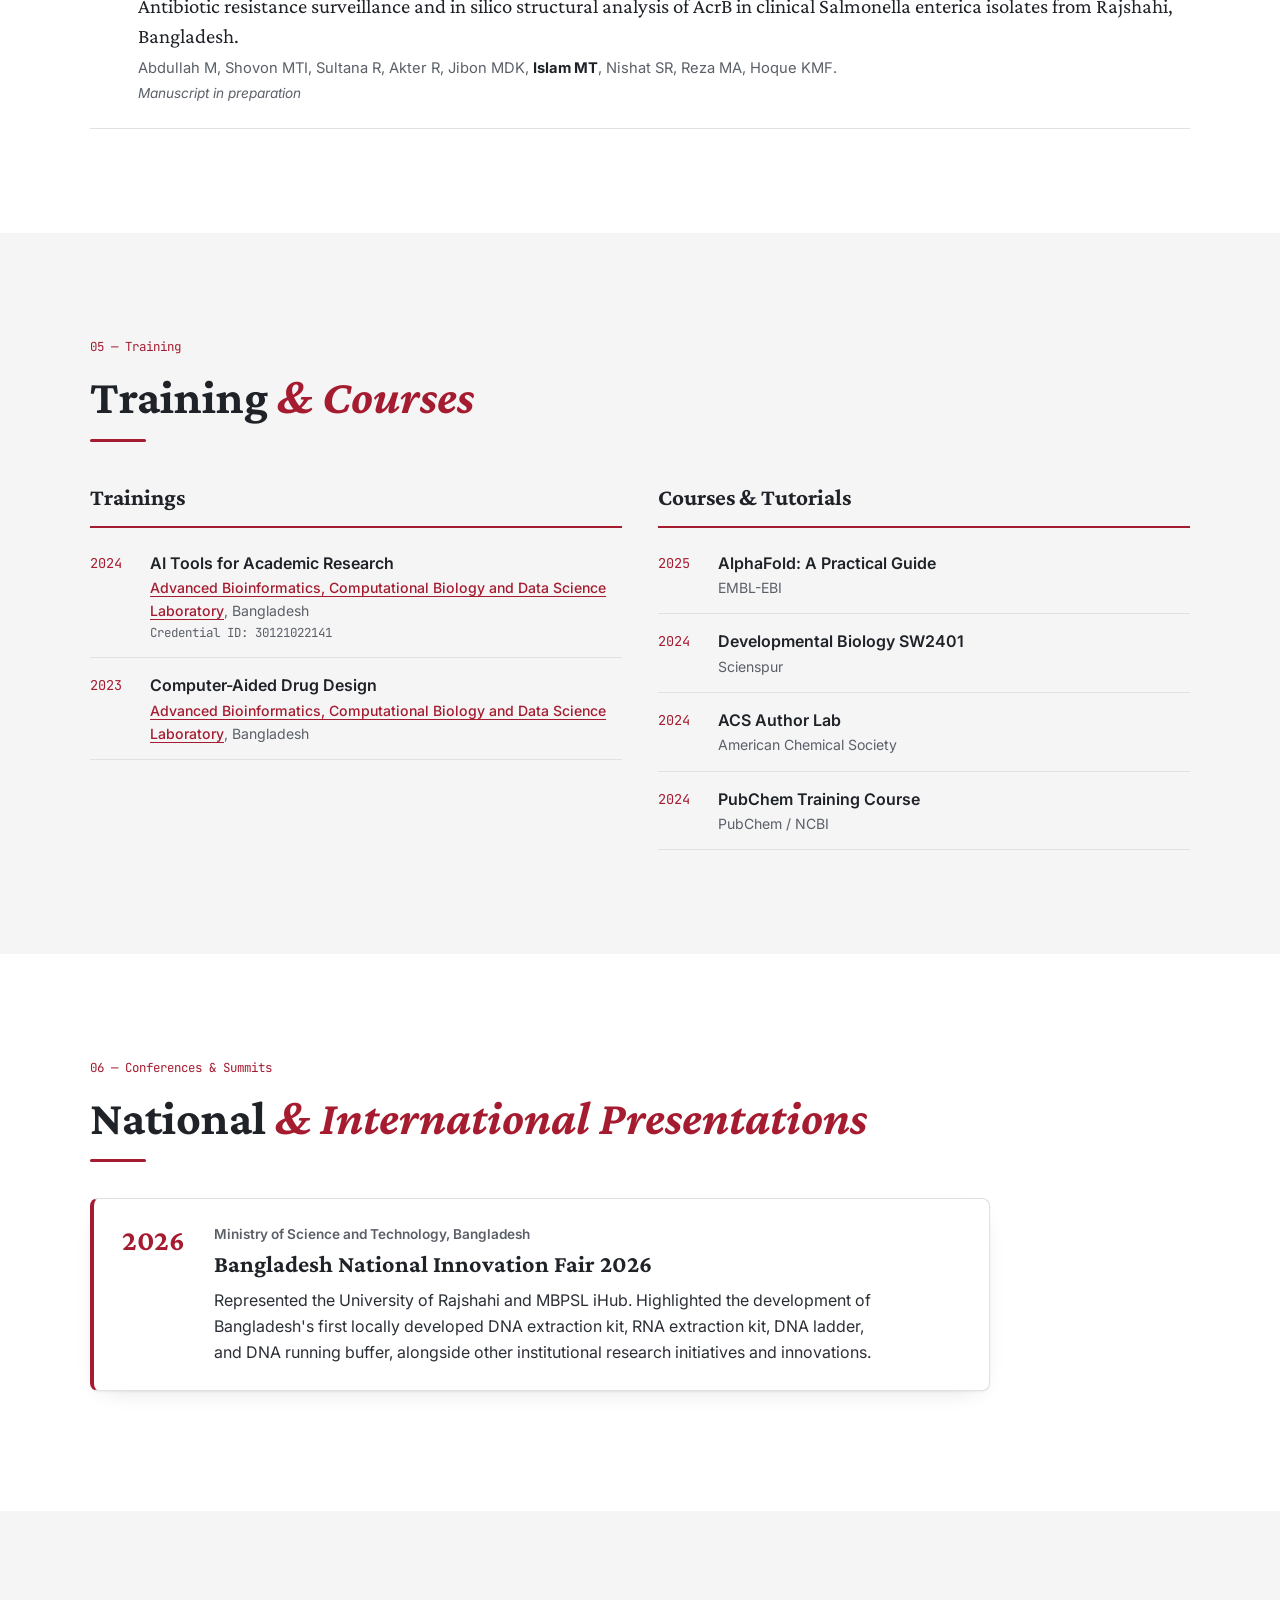
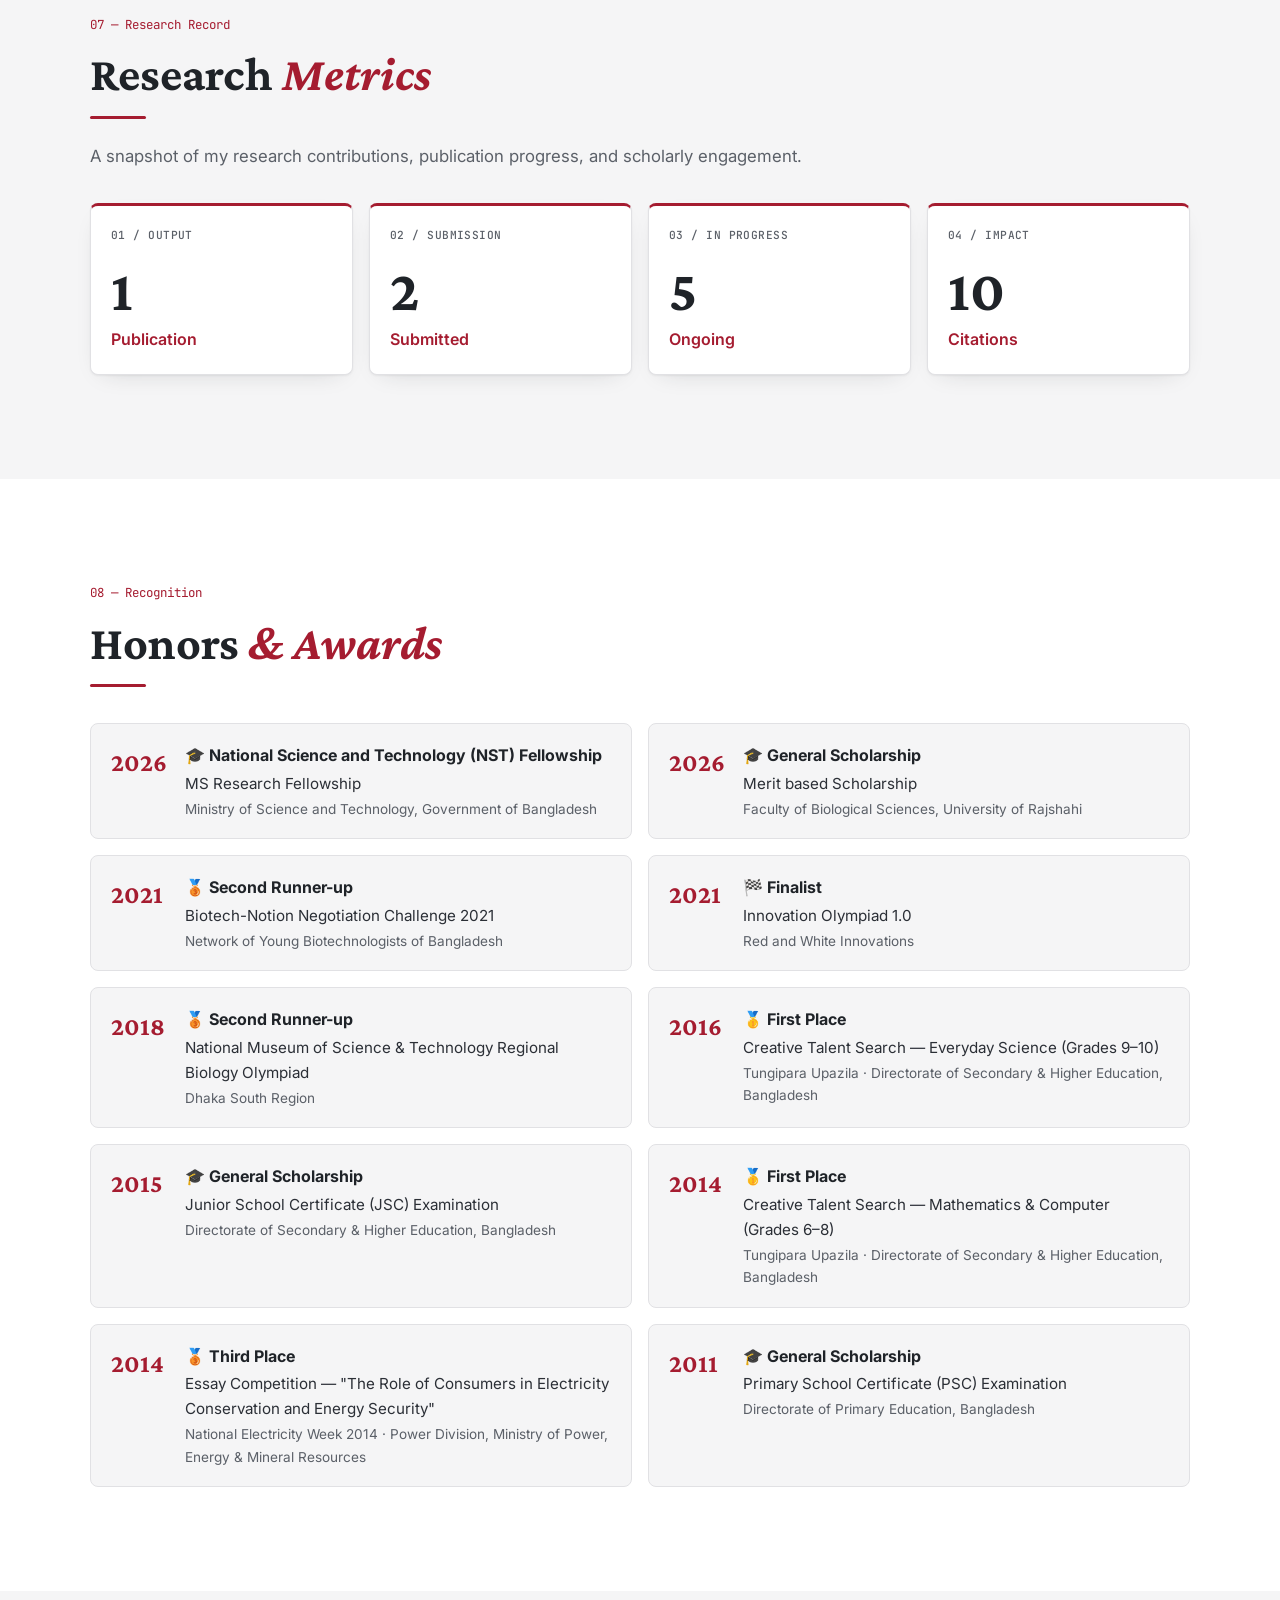
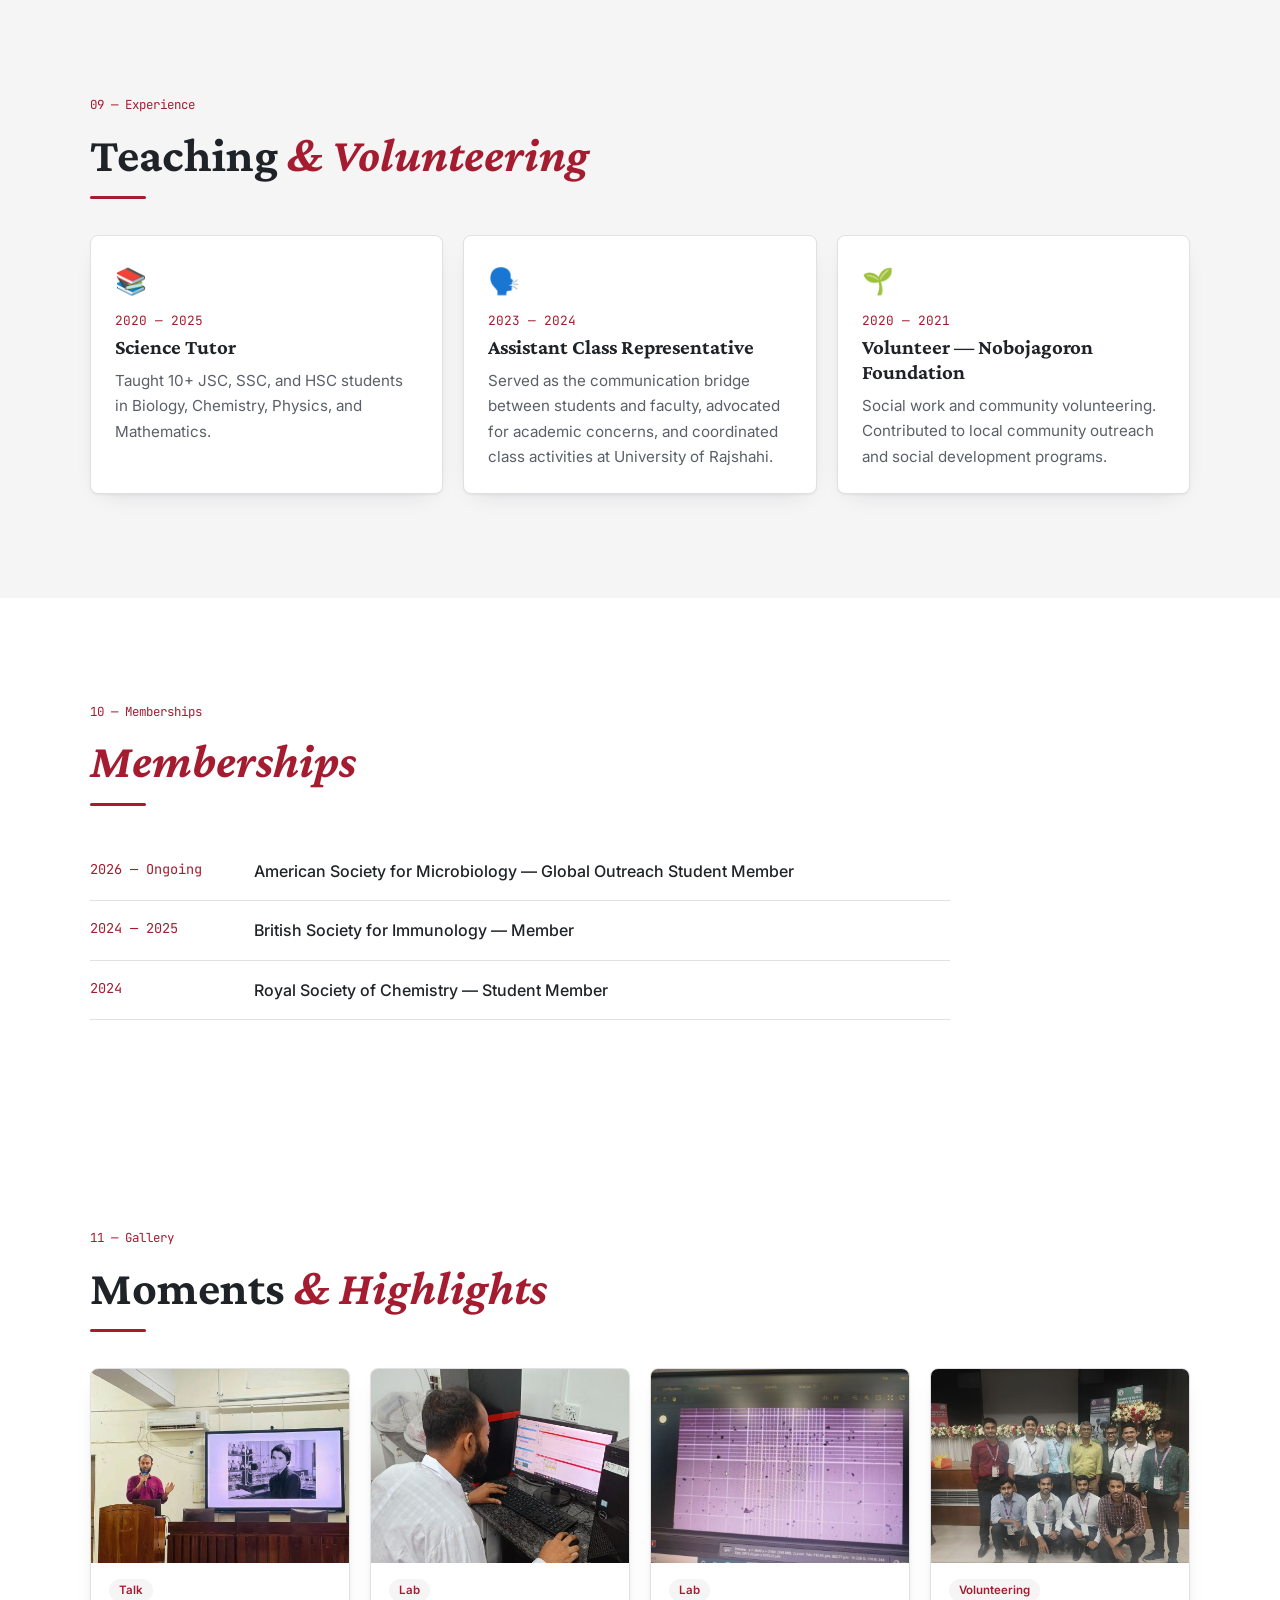
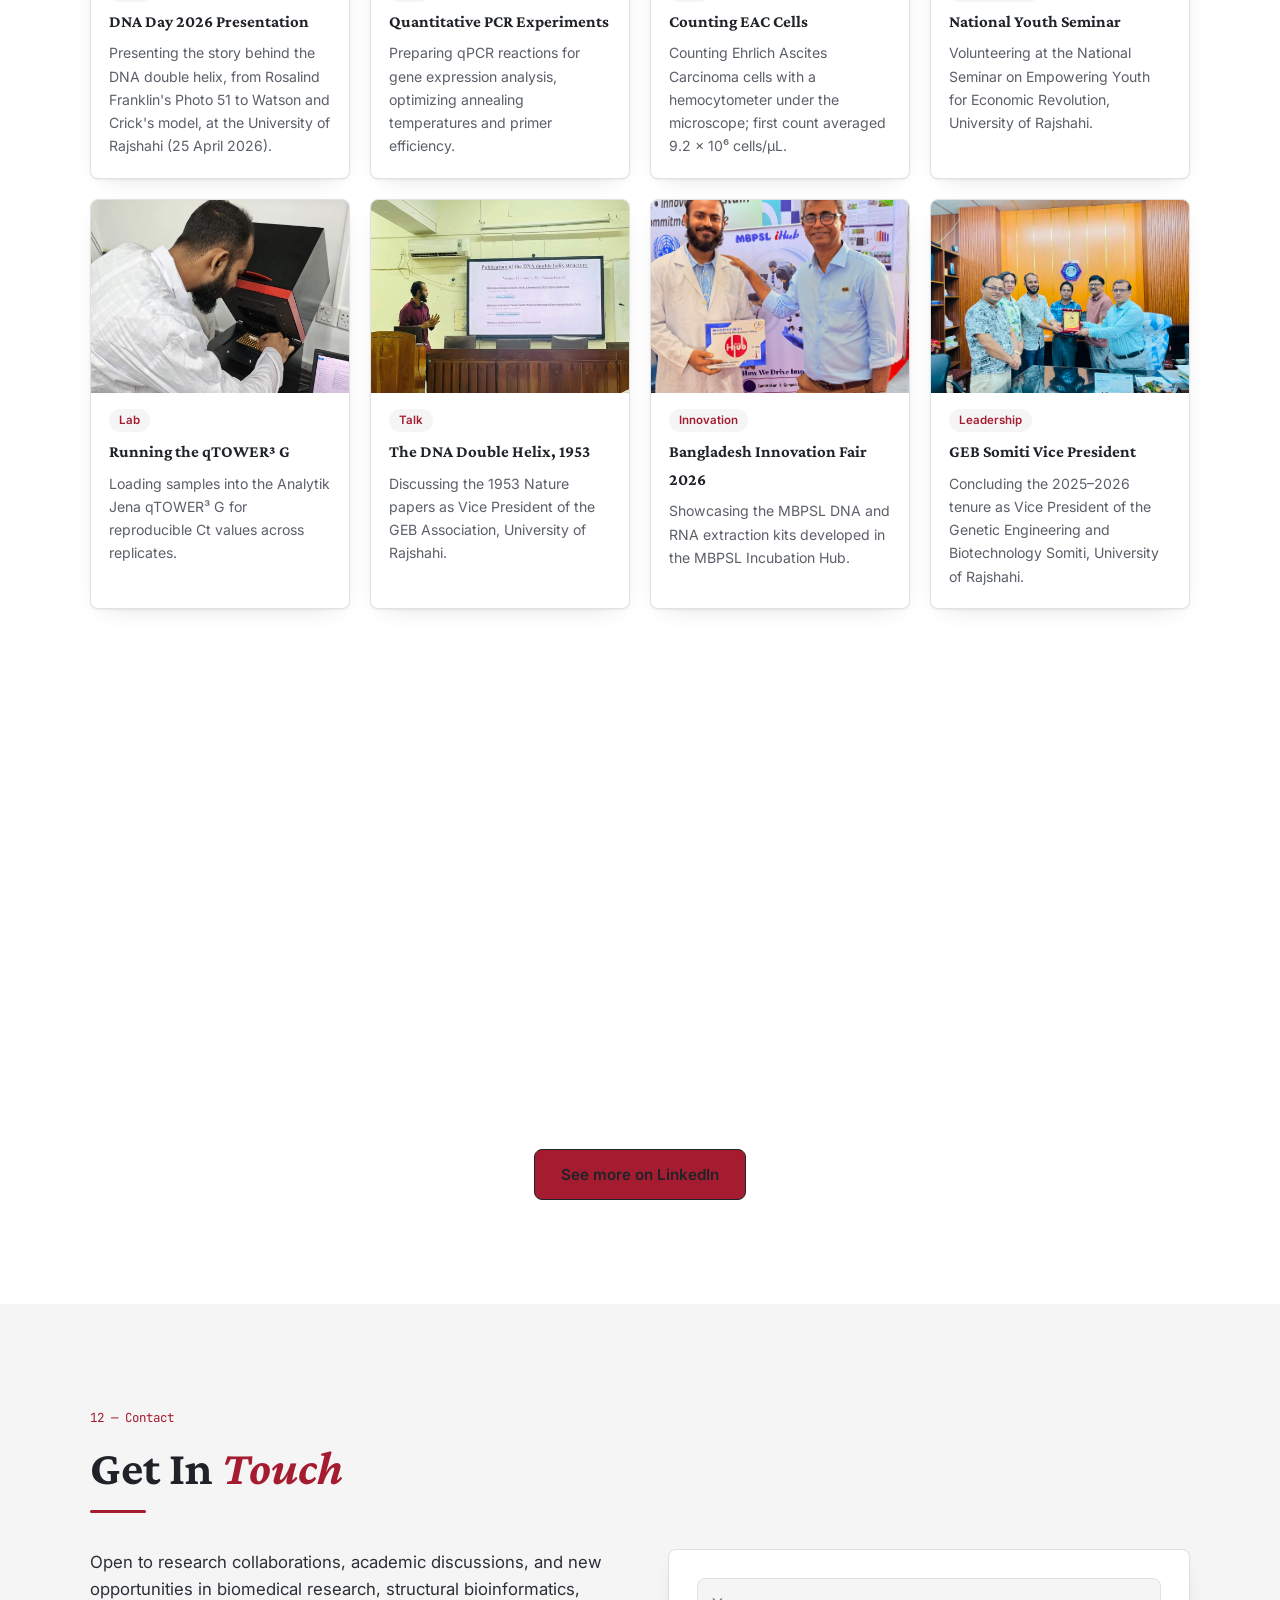
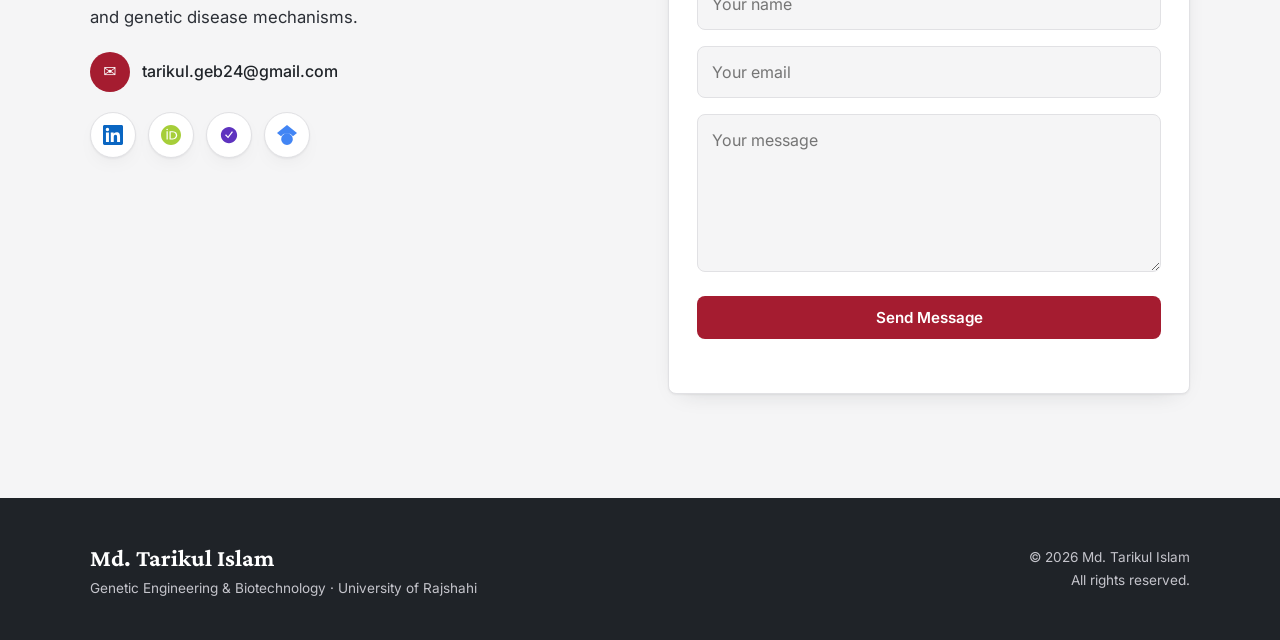
==== commit e6bbe7fc: "Add files via upload" ====
--- a/index.html
+++ b/index.html
@@ -188,27 +188,6 @@
         </ul>
       </div>
     </div>
-    <p class="sub-label" style="margin-bottom:10px">Ongoing Manuscript</p>
-    <div class="ms-card">
-      <p class="ms-authors"><strong>Islam MT</strong>, Kuddus SA, Junaid M.</p>
-      <p class="ms-title">Integrated network pharmacology, transcriptomic profiling, and multi-omics validation uncover the therapeutic targets and prognostic hub genes of betulinic acid against triple-negative breast cancer. <em>(Probable Title)</em></p>
-      <div class="ms-status"><span class="dot-amber"></span>In Preparation</div>
-    </div>
-    <div class="ms-card" style="margin-top:12px">
-      <p class="ms-authors">Islam MT, Junaid M.</p>
-      <p class="ms-title">Betulinic Acid and Its Derivatives: Sources, Preparation, Pharmacology, Pharmacokinetics, Toxicity, and Future Perspectives. <em>(Probable Title)</em></p>
-      <div class="ms-status"><span class="dot-amber"></span>In Preparation</div>
-    </div>
-    <div class="ms-card" style="margin-top:12px">
-      <p class="ms-authors">Akther S<sup>*</sup>, <strong>Islam MT</strong><sup>*</sup>, Junaid M. <span class="pub-equal-note">* Equal contribution</span></p>
-      <p class="ms-title">Recent Advances in Understanding the Role of MAPK14 in Disease Mechanisms: A Target for Therapeutic Intervention. <em>(Probable Title)</em></p>
-      <div class="ms-status"><span class="dot-amber"></span>In Preparation</div>
-    </div>
-    <div class="ms-card" style="margin-top:12px">
-      <p class="ms-authors">Abdullah M, Shovon MTI, Sultana R, Akter R, Jibon MDK, <strong>Islam MT</strong>, Nishat SR, Reza MA, Hoque KMF.</p>
-      <p class="ms-title">Antibiotic resistance surveillance and in silico structural analysis of AcrB in clinical Salmonella enterica isolates from Rajshahi, Bangladesh.</p>
-      <div class="ms-status"><span class="dot-amber"></span>In Preparation</div>
-    </div>
   </div>
 </section>
 
@@ -276,6 +255,15 @@
       <div class="pub-item">
         <span class="pub-num">02</span>
         <div class="pub-body">
+          <span class="pub-tag blue">Undergraduate Project · Submitted</span>
+          <p class="pub-title">Identifying Alzheimer's disease hub genes: a multi-dataset transcriptomic and drug repurposing approach.</p>
+          <p class="pub-authors"><strong>Islam MT</strong>, Hossain A, Saleem SS, Zaman R, Matin MN, Roy AK.</p>
+          <p class="pub-journal">Submitted to <a href="https://journals.plos.org/plosone/" target="_blank" rel="noopener" class="org-link">PLOS ONE</a> <span class="pub-metrics"><span class="pub-q">Q1</span><span class="pub-if">Impact Factor (2026): 2.8</span></span></p>
+        </div>
+      </div>
+      <div class="pub-item">
+        <span class="pub-num">03</span>
+        <div class="pub-body">
           <span class="pub-tag blue">Submitted</span>
           <p class="pub-title">Cell-Free Supernatants of Weissella cibaria and Pediococcus pentosaceus from Fermented Pickles: Probiotic Validation and Anticancer Activity via p53/BAX/BCL-2 Apoptosis.</p>
           <p class="pub-authors">Hassan MK, Rahman SMA, <strong>Islam MT</strong>, Mamunuzzaman M, Hassan S, Sujon KM, et al.</p>
@@ -283,16 +271,16 @@
         </div>
       </div>
       <div class="pub-item">
-        <span class="pub-num">03</span>
-        <div class="pub-body">
-          <span class="pub-tag blue">Undergraduate Project · Submitted</span>
-          <p class="pub-title">Identifying Alzheimer's disease hub genes: a multi-dataset transcriptomic and drug repurposing approach.</p>
-          <p class="pub-authors"><strong>Islam MT</strong>, Hossain A, Saleem SS, Zaman R, Matin MN, Roy AK.</p>
-          <p class="pub-journal">Submitted to <a href="https://journals.plos.org/plosone/" target="_blank" rel="noopener" class="org-link">PLOS ONE</a> <span class="pub-metrics"><span class="pub-q">Q1</span><span class="pub-if">Impact Factor (2026): 2.8</span></span></p>
-        </div>
-      </div>
-      <div class="pub-item">
         <span class="pub-num">04</span>
+        <div class="pub-body">
+          <span class="pub-tag amber">In Preparation · Ongoing</span>
+          <p class="pub-title">Integrated network pharmacology, transcriptomic profiling, and multi-omics validation uncover the therapeutic targets and prognostic hub genes of betulinic acid against triple-negative breast cancer. <em class="pub-probable">(Probable Title)</em></p>
+          <p class="pub-authors"><strong>Islam MT</strong>, Kuddus SA, Junaid M.</p>
+          <p class="pub-journal">Manuscript in preparation</p>
+        </div>
+      </div>
+      <div class="pub-item">
+        <span class="pub-num">05</span>
         <div class="pub-body">
           <span class="pub-tag amber">In Preparation · Ongoing</span>
           <p class="pub-title">Betulinic Acid and Its Derivatives: Sources, Preparation, Pharmacology, Pharmacokinetics, Toxicity, and Future Perspectives.</p>
@@ -301,7 +289,7 @@
         </div>
       </div>
       <div class="pub-item">
-        <span class="pub-num">05</span>
+        <span class="pub-num">06</span>
         <div class="pub-body">
           <span class="pub-tag amber">In Preparation · Ongoing</span>
           <p class="pub-title">Recent Advances in Understanding the Role of MAPK14 in Disease Mechanisms: A Target for Therapeutic Intervention. <em class="pub-probable">(Probable Title)</em></p>
@@ -310,11 +298,20 @@
         </div>
       </div>
       <div class="pub-item">
-        <span class="pub-num">06</span>
+        <span class="pub-num">07</span>
         <div class="pub-body">
           <span class="pub-tag amber">In Preparation · Ongoing</span>
           <p class="pub-title">Molecular and structural basis of the ECM1 p.Arg416Ter nonsense variant in lipoid proteinosis: integrated clinical, splicing, and computational structural-dynamics evidence. <em class="pub-probable">(Probable Title)</em></p>
           <p class="pub-authors">Alam MJ, <strong>Islam MT</strong>, Maruf MMH, Iqbal MA, Roy D, Haque A, et al.</p>
+          <p class="pub-journal">Manuscript in preparation</p>
+        </div>
+      </div>
+      <div class="pub-item">
+        <span class="pub-num">08</span>
+        <div class="pub-body">
+          <span class="pub-tag amber">In Preparation · Ongoing</span>
+          <p class="pub-title">Antibiotic resistance surveillance and in silico structural analysis of AcrB in clinical Salmonella enterica isolates from Rajshahi, Bangladesh.</p>
+          <p class="pub-authors">Abdullah M, Shovon MTI, Sultana R, Akter R, Jibon MDK, <strong>Islam MT</strong>, Nishat SR, Reza MA, Hoque KMF.</p>
           <p class="pub-journal">Manuscript in preparation</p>
         </div>
       </div>
@@ -371,7 +368,7 @@
     <div class="metrics-grid">
       <div class="metric"><span class="metric-idx">01 / OUTPUT</span><p class="metric-num">1</p><p class="metric-name">Publication</p></div>
       <div class="metric"><span class="metric-idx">02 / SUBMISSION</span><p class="metric-num">2</p><p class="metric-name">Submitted</p></div>
-      <div class="metric"><span class="metric-idx">03 / IN PROGRESS</span><p class="metric-num">3</p><p class="metric-name">Ongoing</p></div>
+      <div class="metric"><span class="metric-idx">03 / IN PROGRESS</span><p class="metric-num">5</p><p class="metric-name">Ongoing</p></div>
       <div class="metric"><span class="metric-idx">04 / IMPACT</span><p class="metric-num">10</p><p class="metric-name">Citations</p></div>
     </div>
   </div>
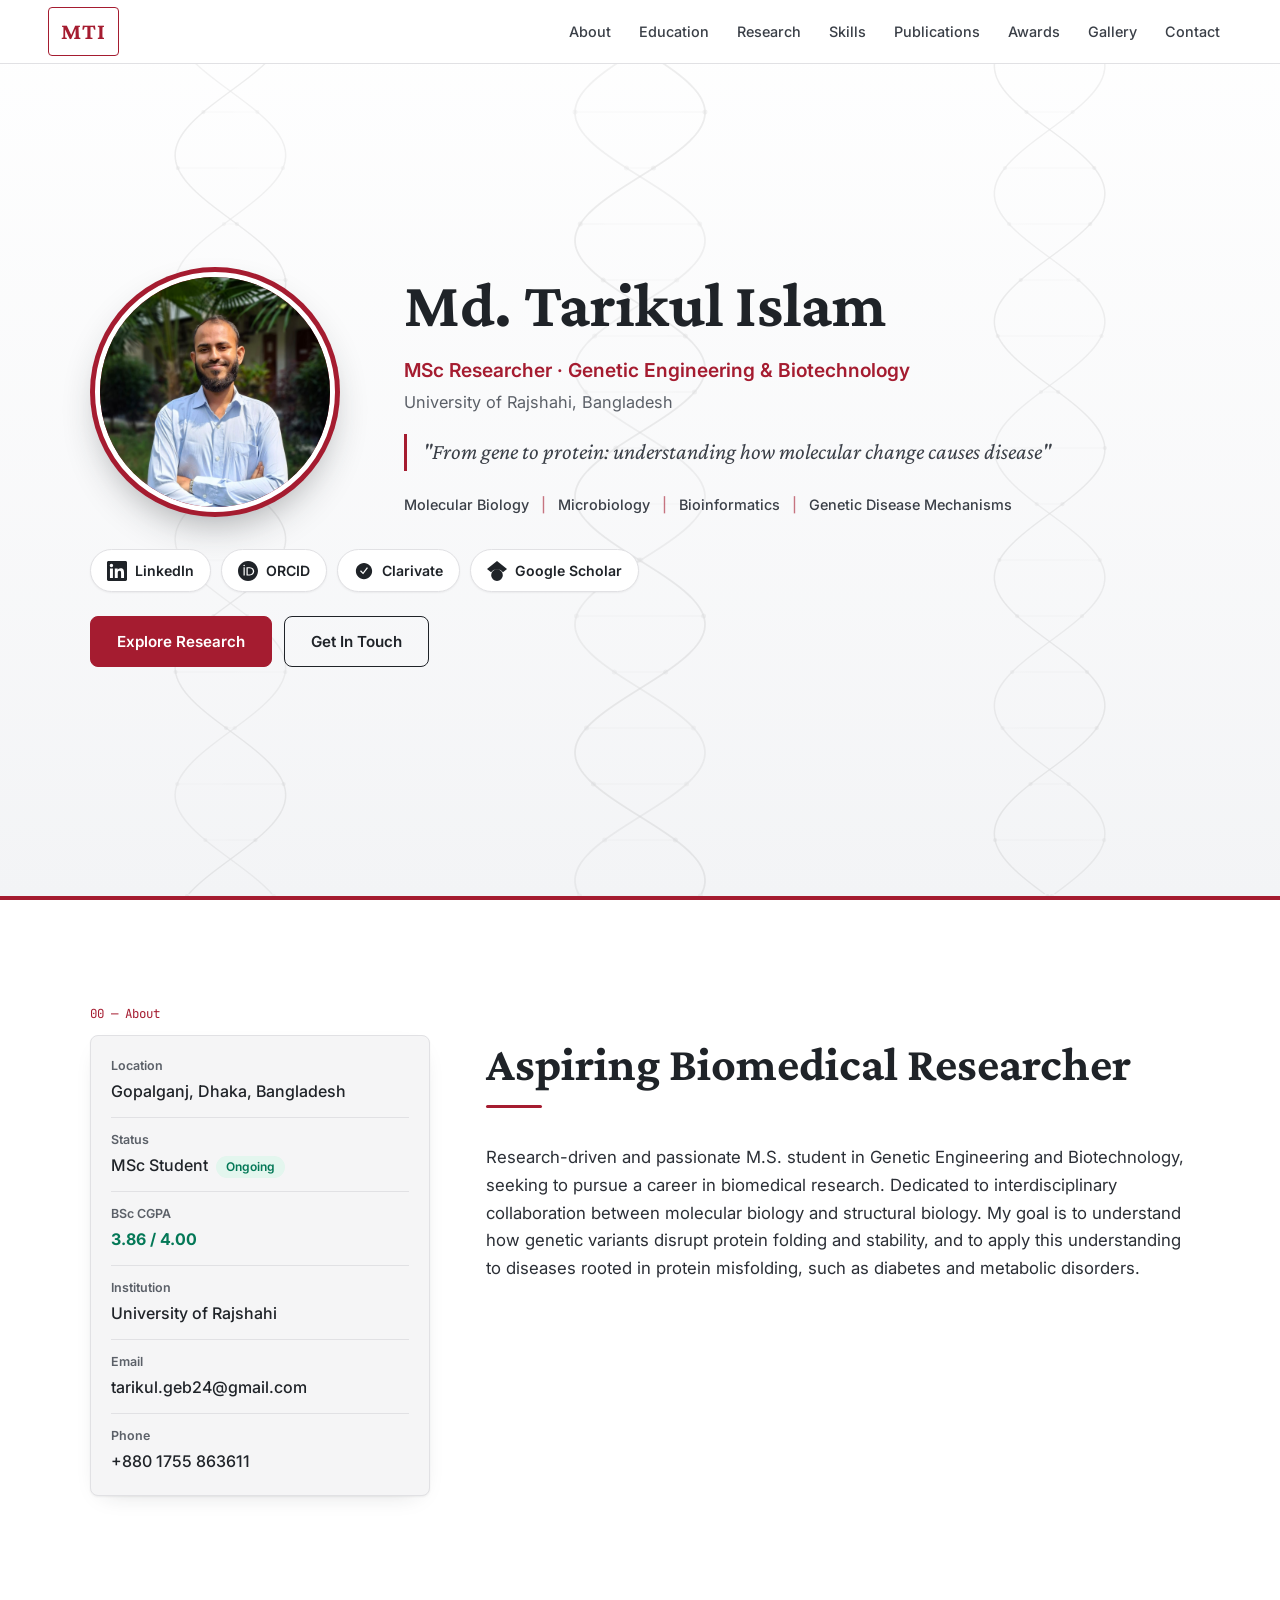
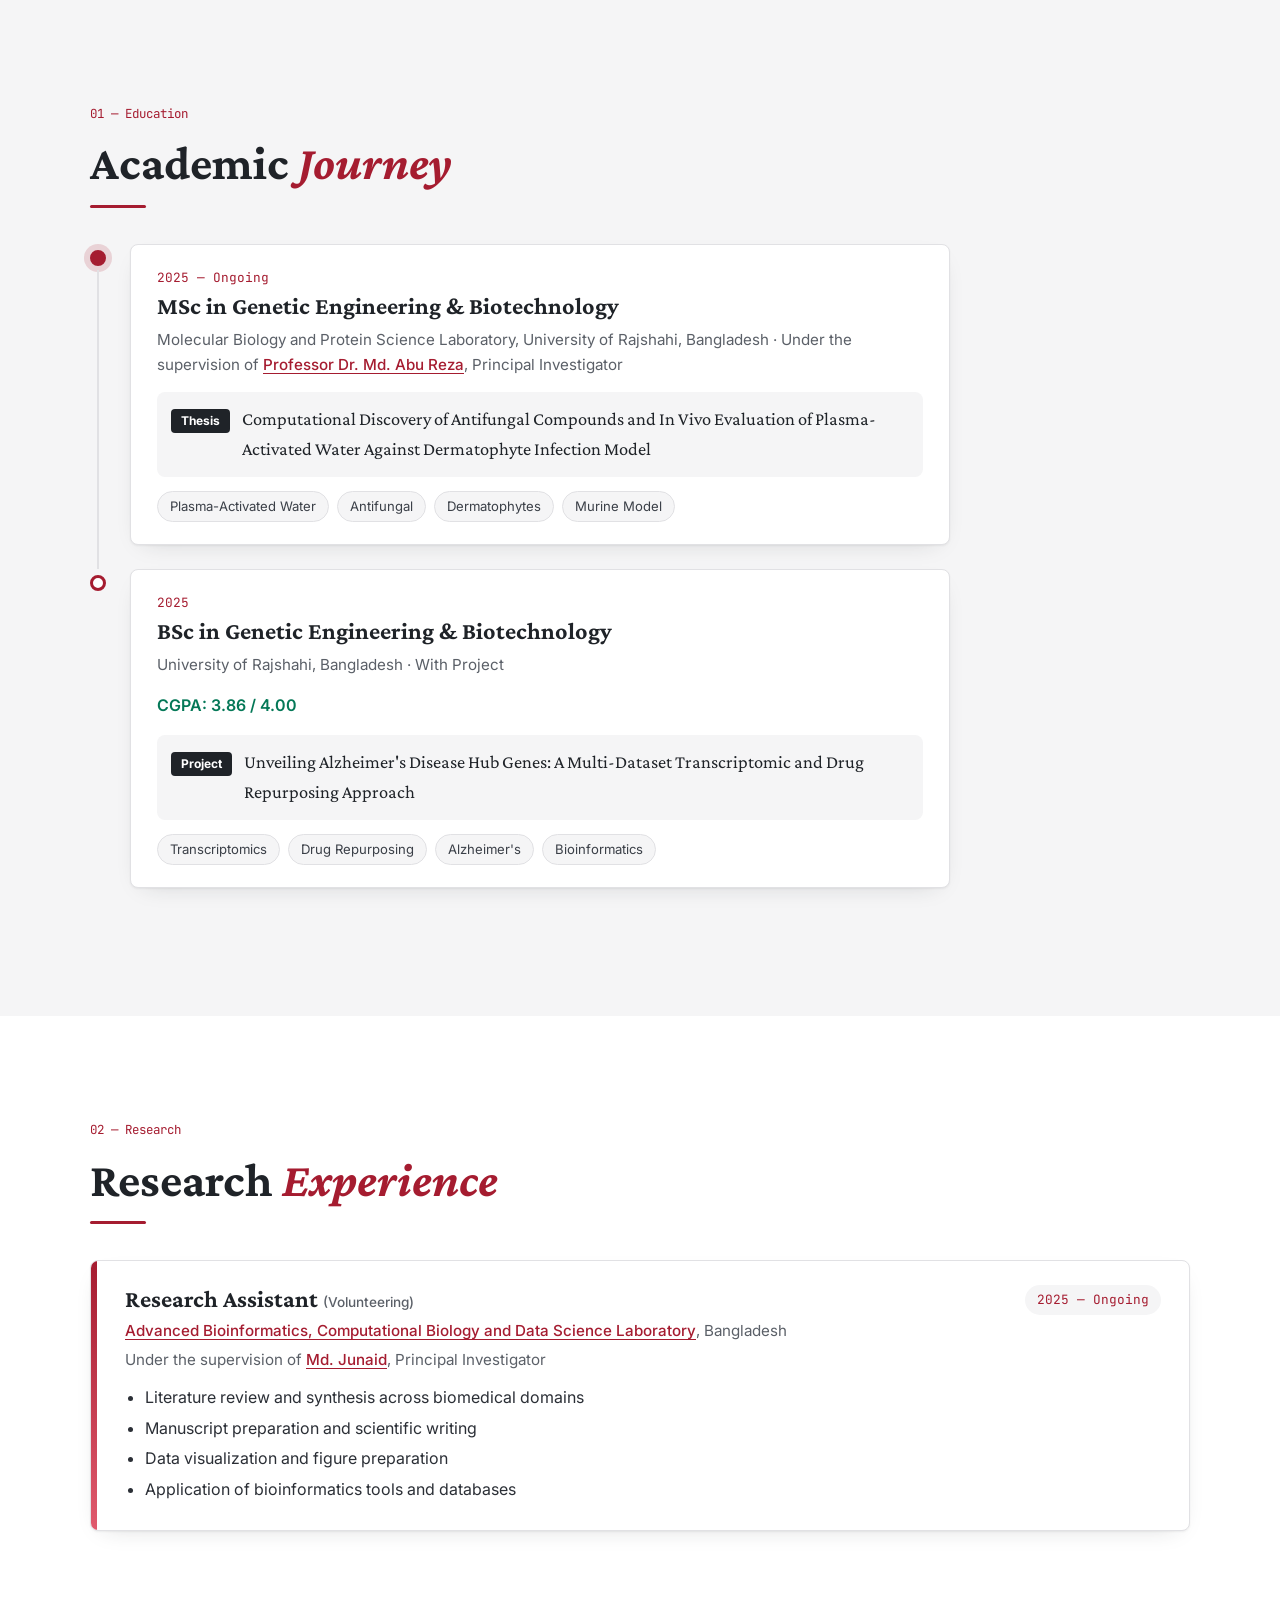
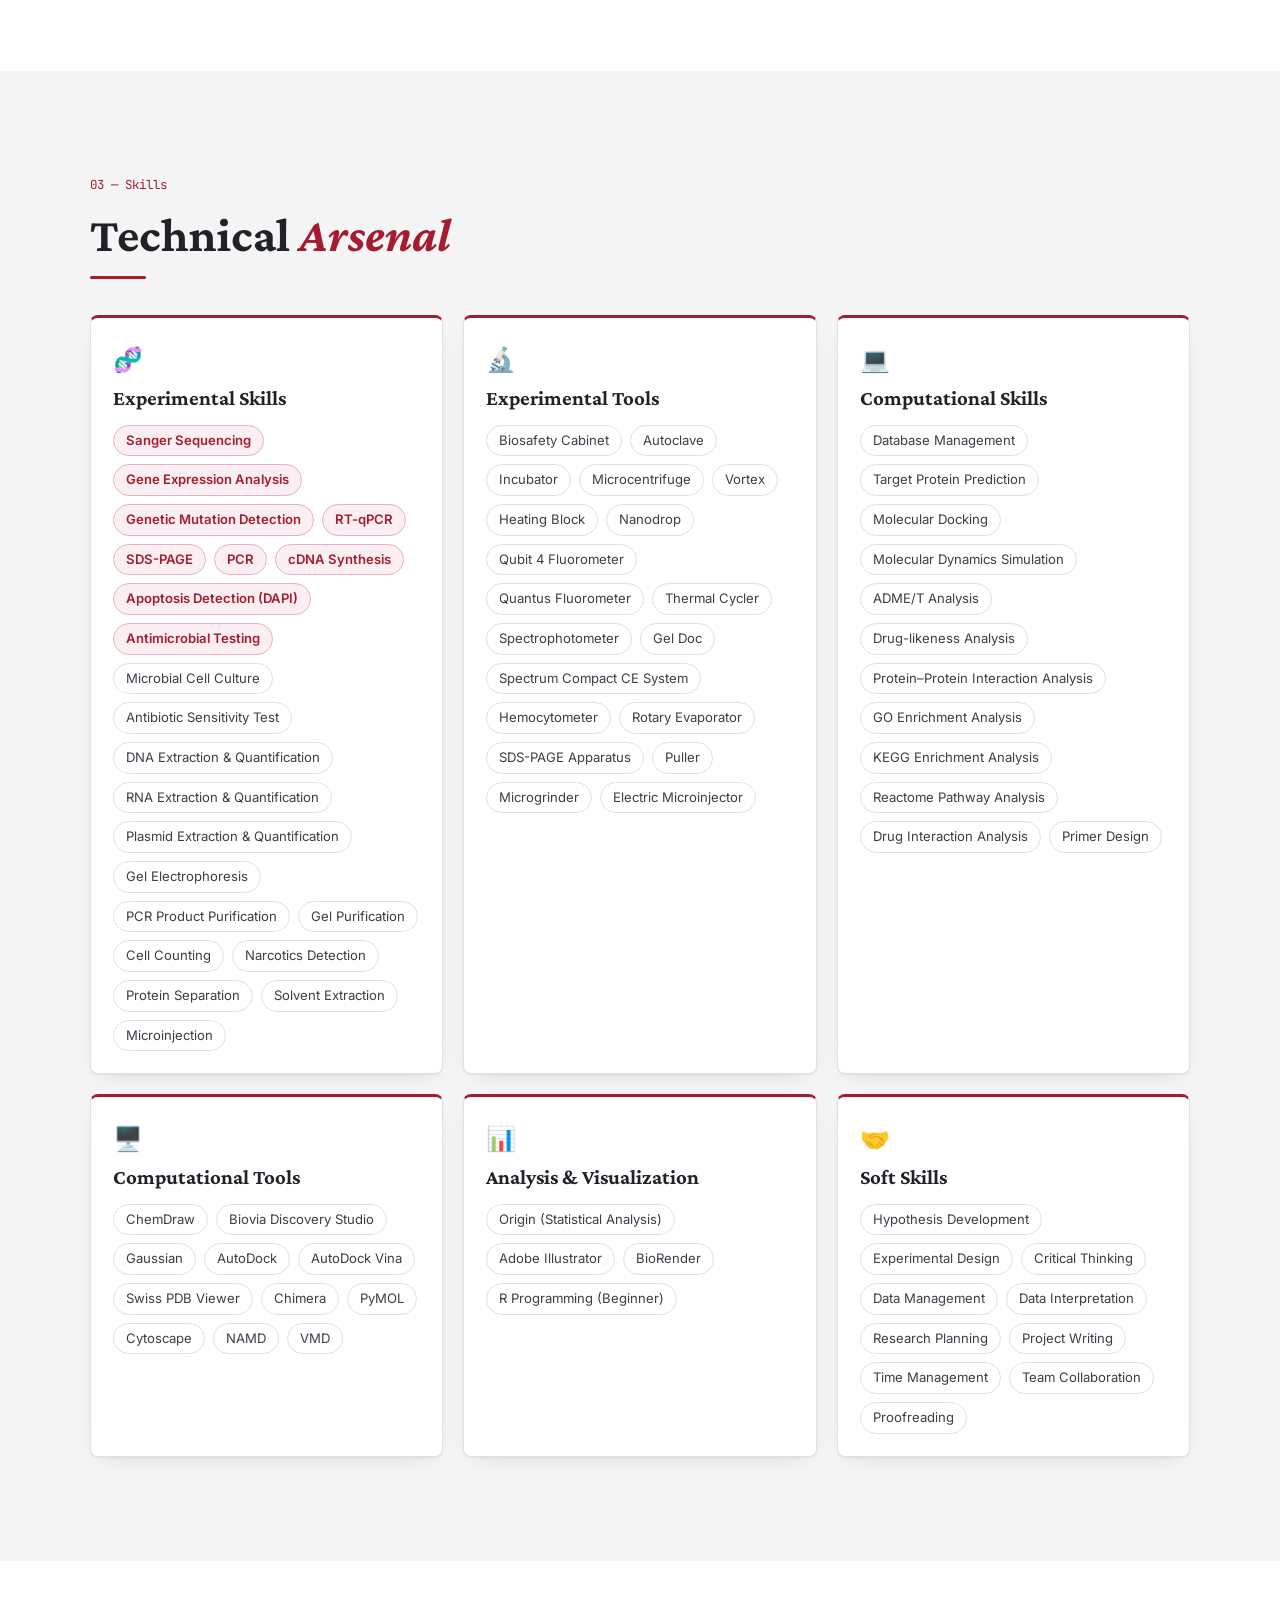
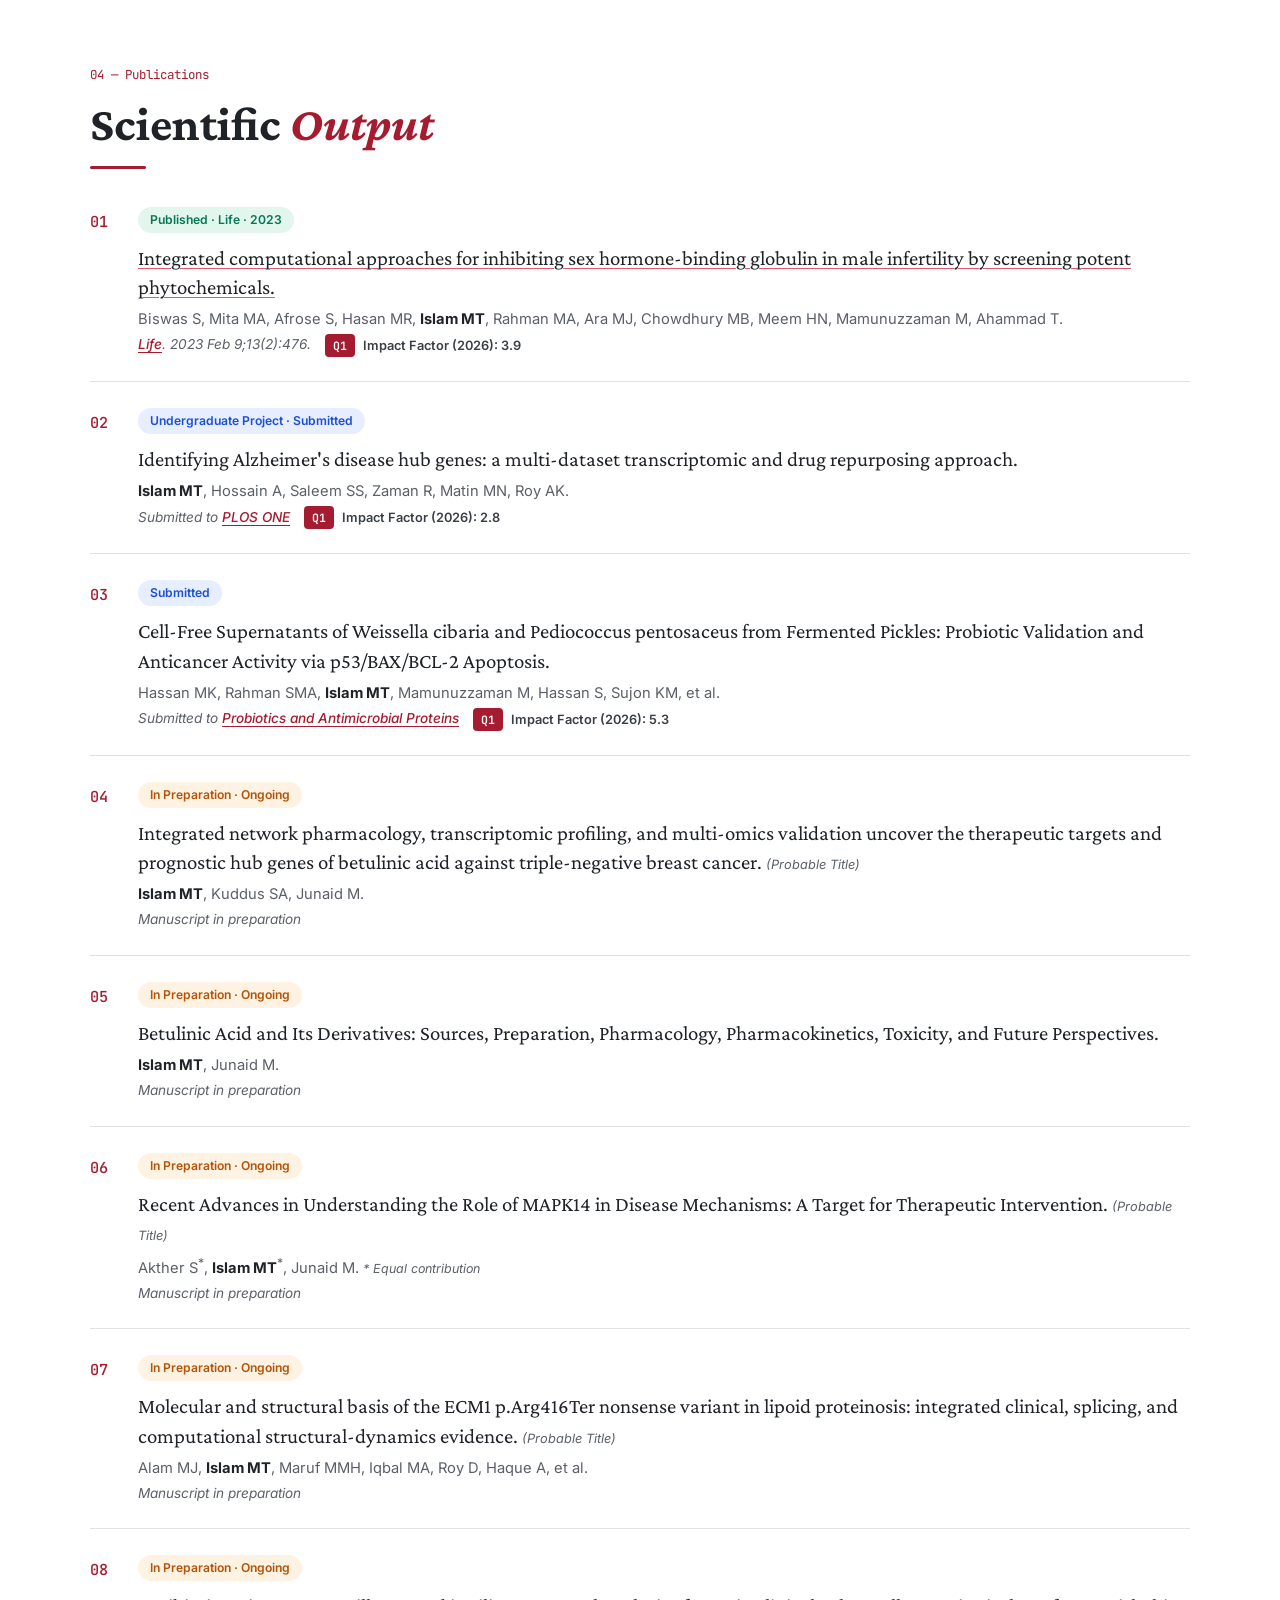
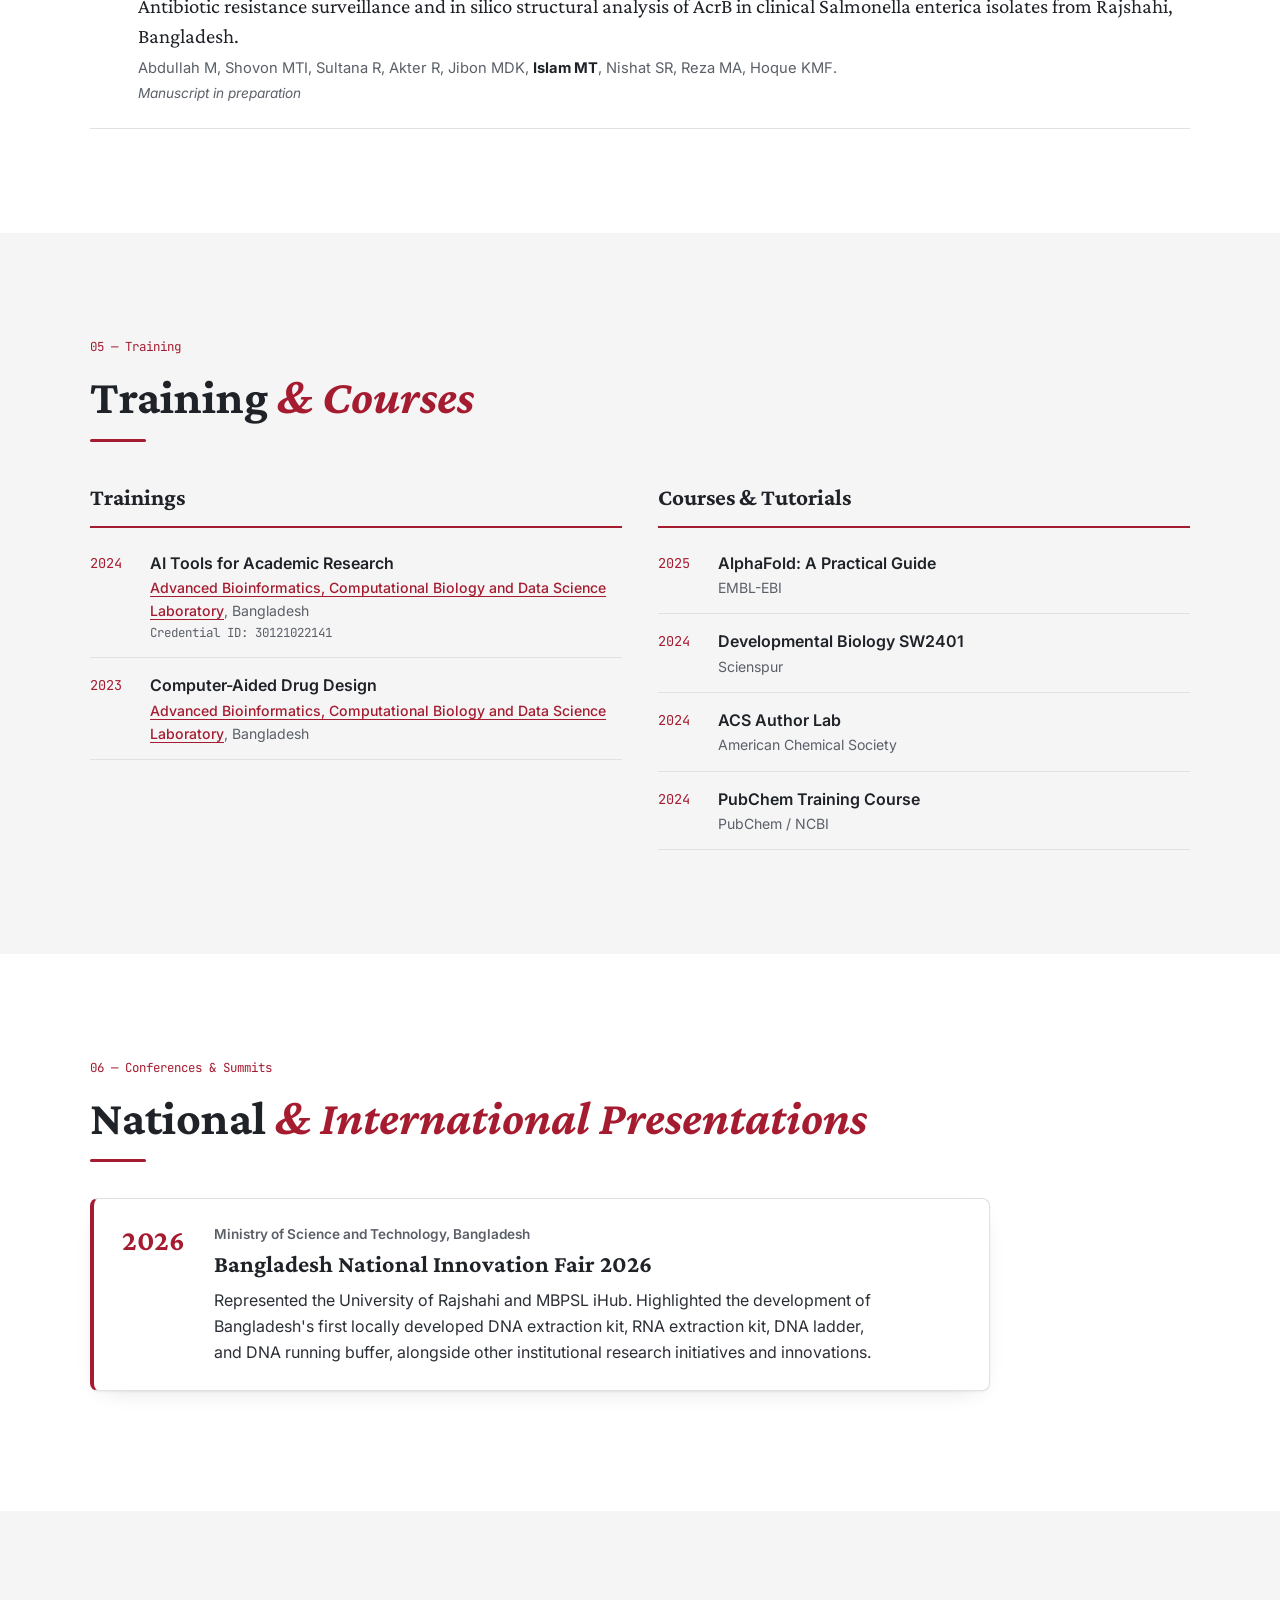
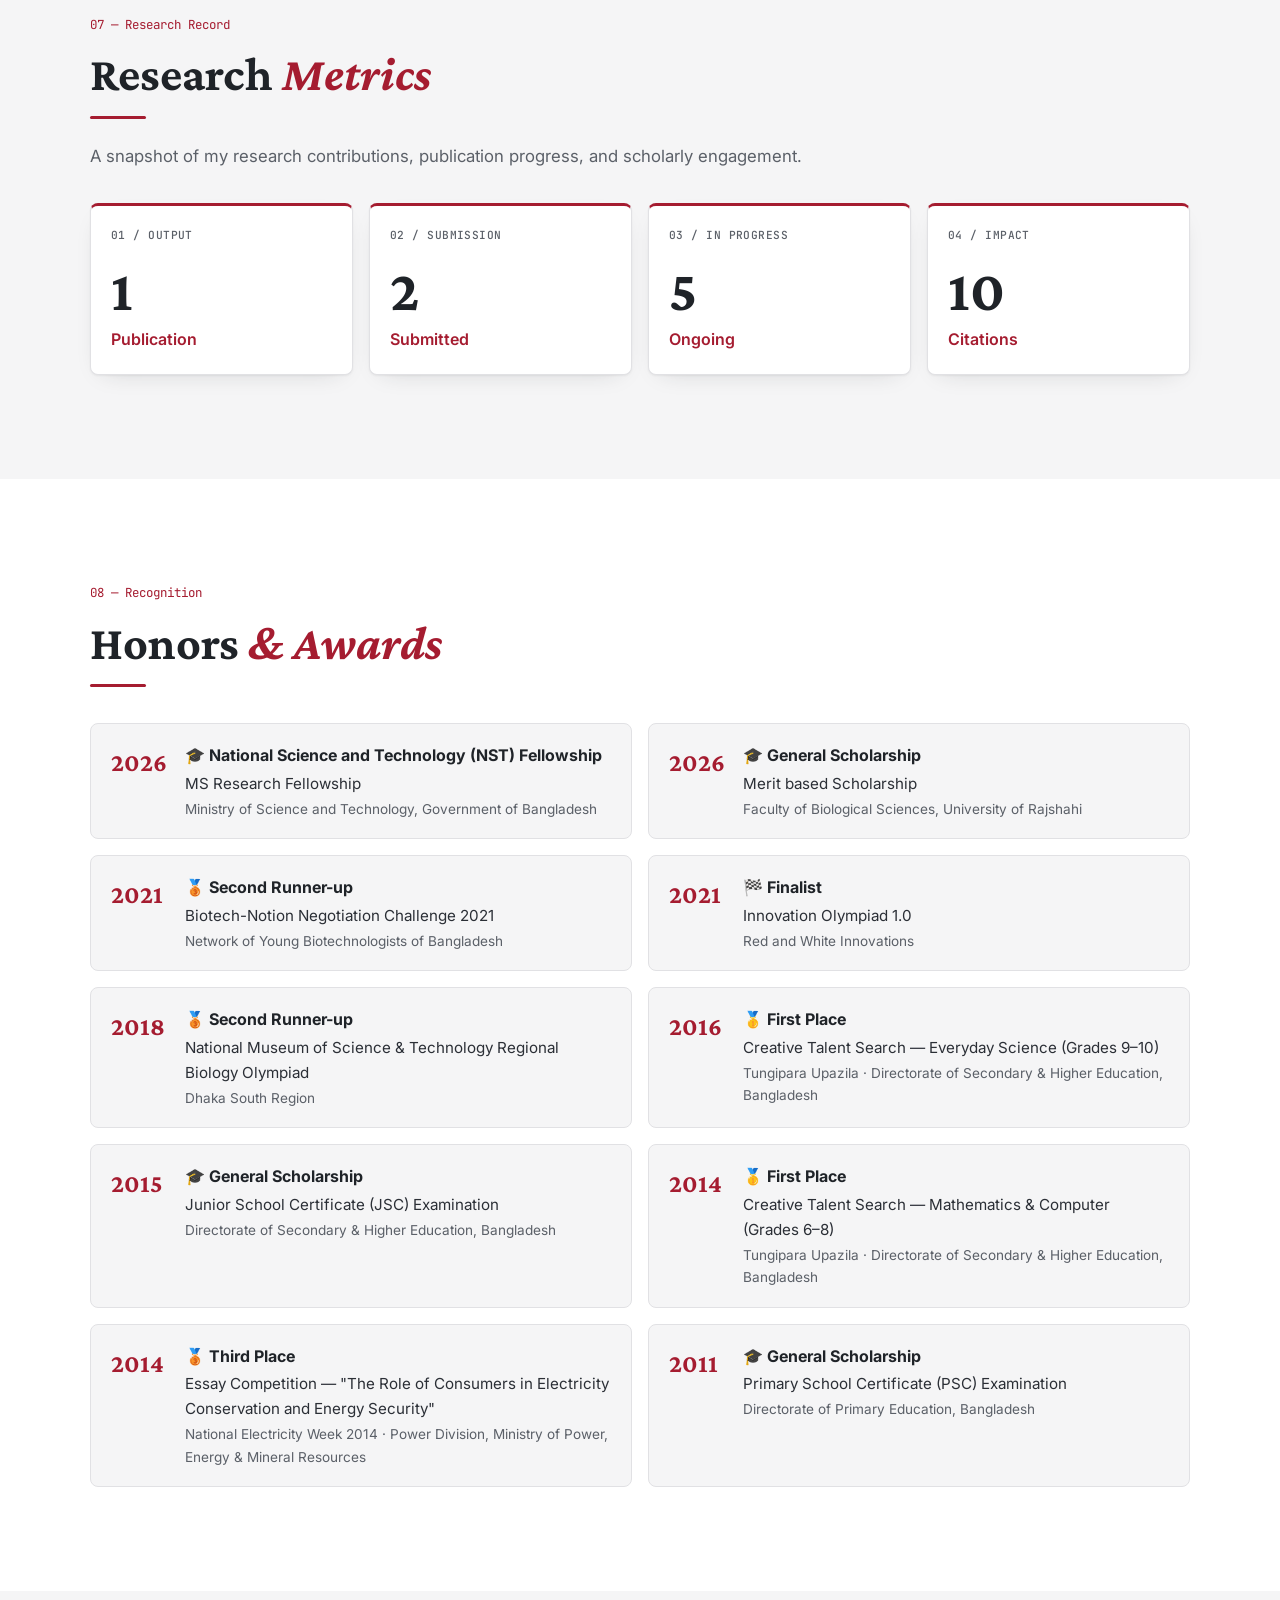
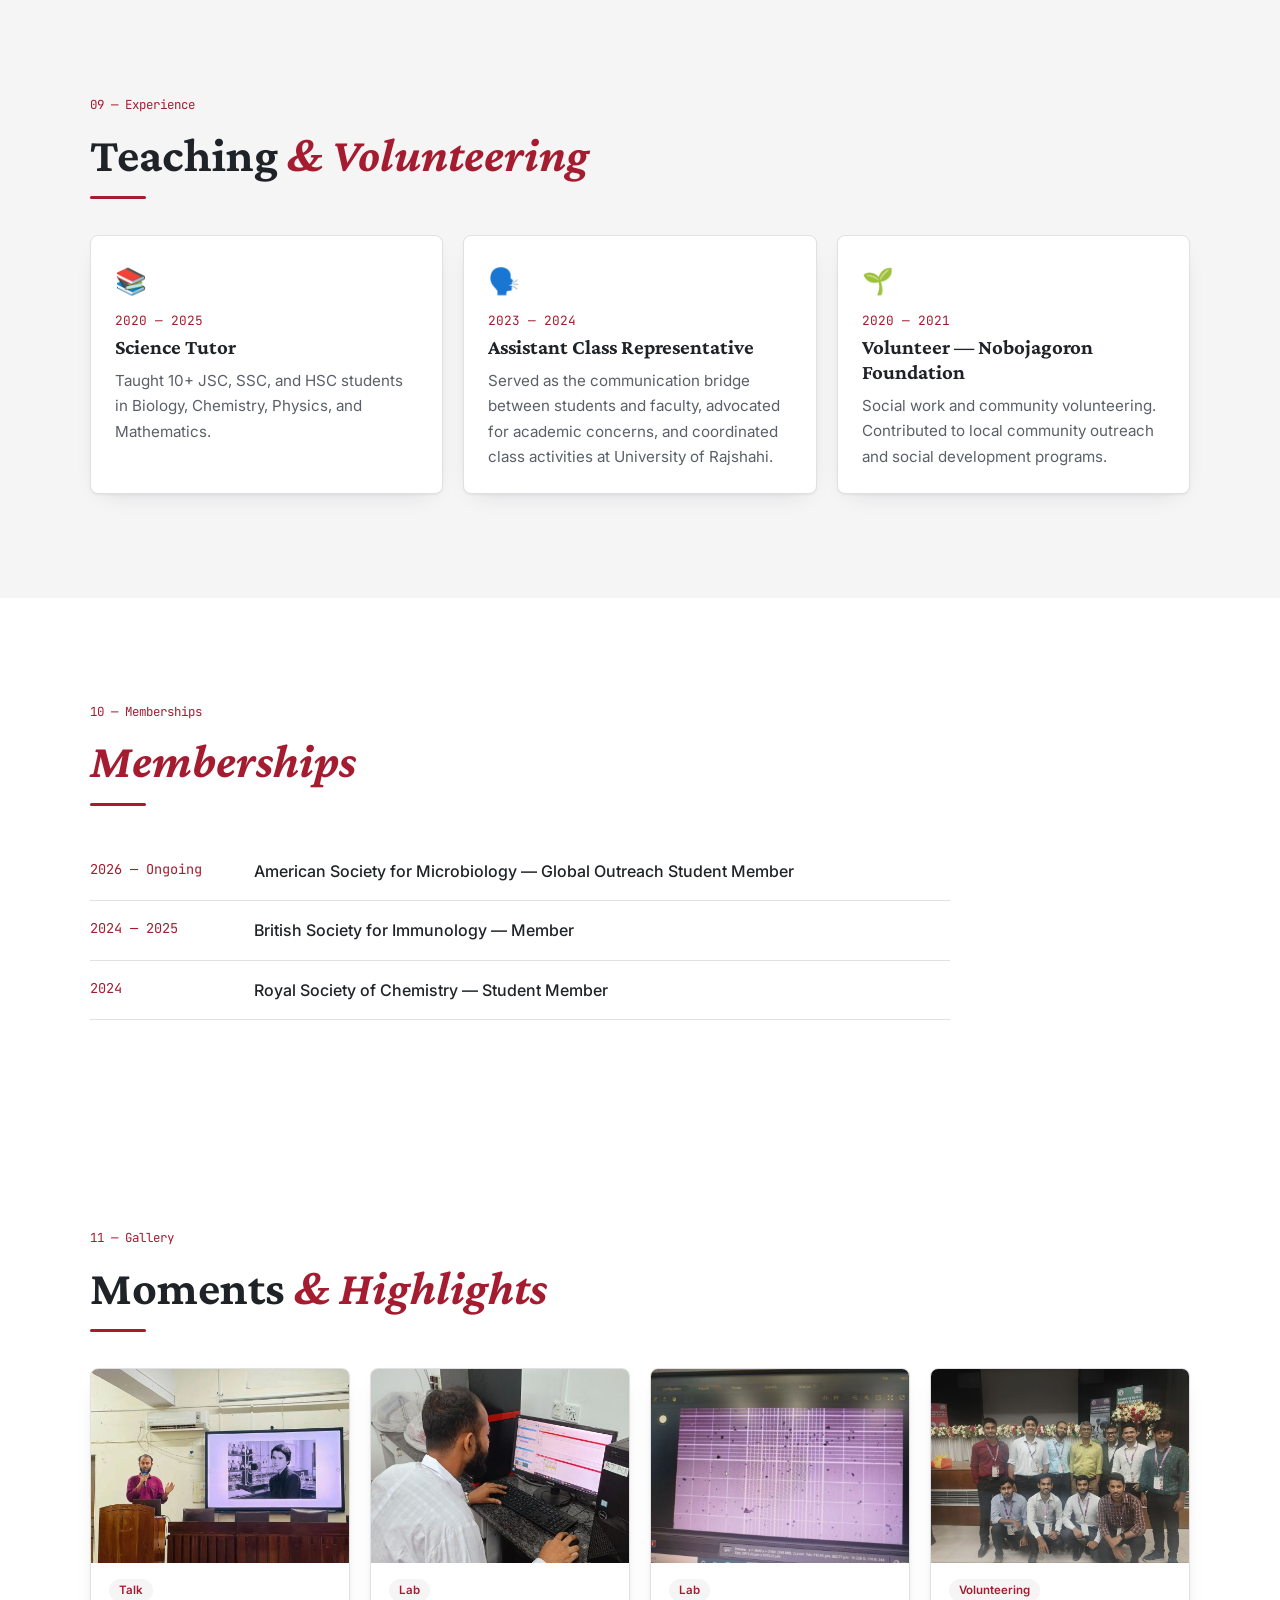
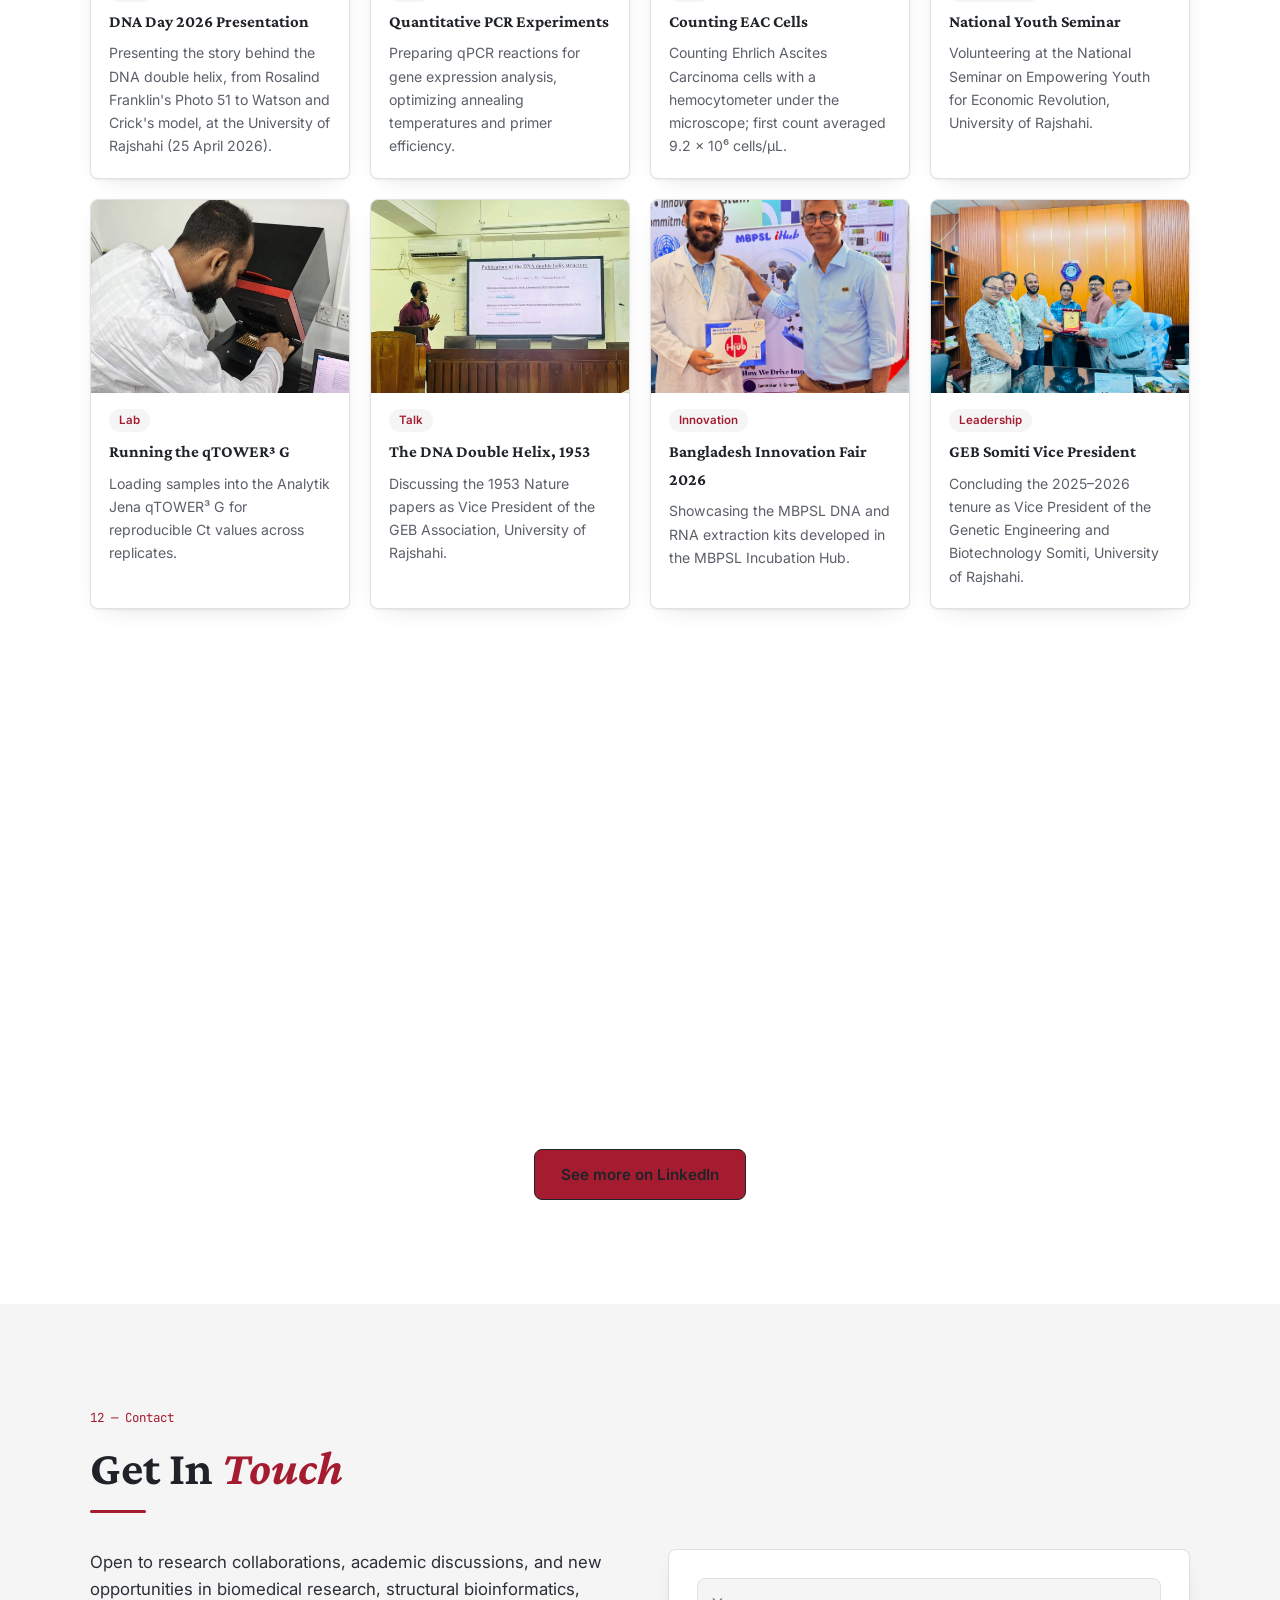
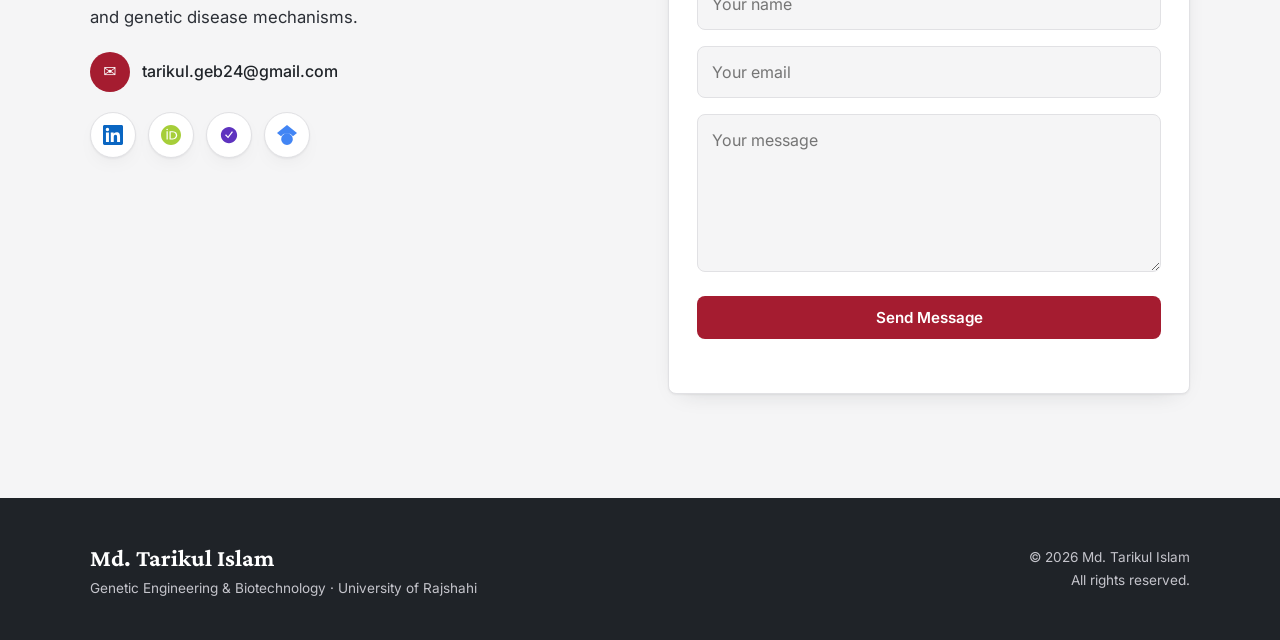
==== commit 68e56165: "Add files via upload" ====
--- a/index.html
+++ b/index.html
@@ -64,11 +64,13 @@
         <p class="hero-inst-line">University of Rajshahi, Bangladesh</p>
         <p class="hero-quote">"From gene to protein: understanding how molecular change causes disease"</p>
         <div class="hero-disciplines">
-          <span>Structural Bioinformatics</span>
+          <span>Molecular Biology</span>
+          <span class="sep">|</span>
+          <span>Microbiology</span>
+          <span class="sep">|</span>
+          <span>Bioinformatics</span>
           <span class="sep">|</span>
           <span>Genetic Disease Mechanisms</span>
-          <span class="sep">|</span>
-          <span>Molecular Biology</span>
         </div>
       </div>
     </div>
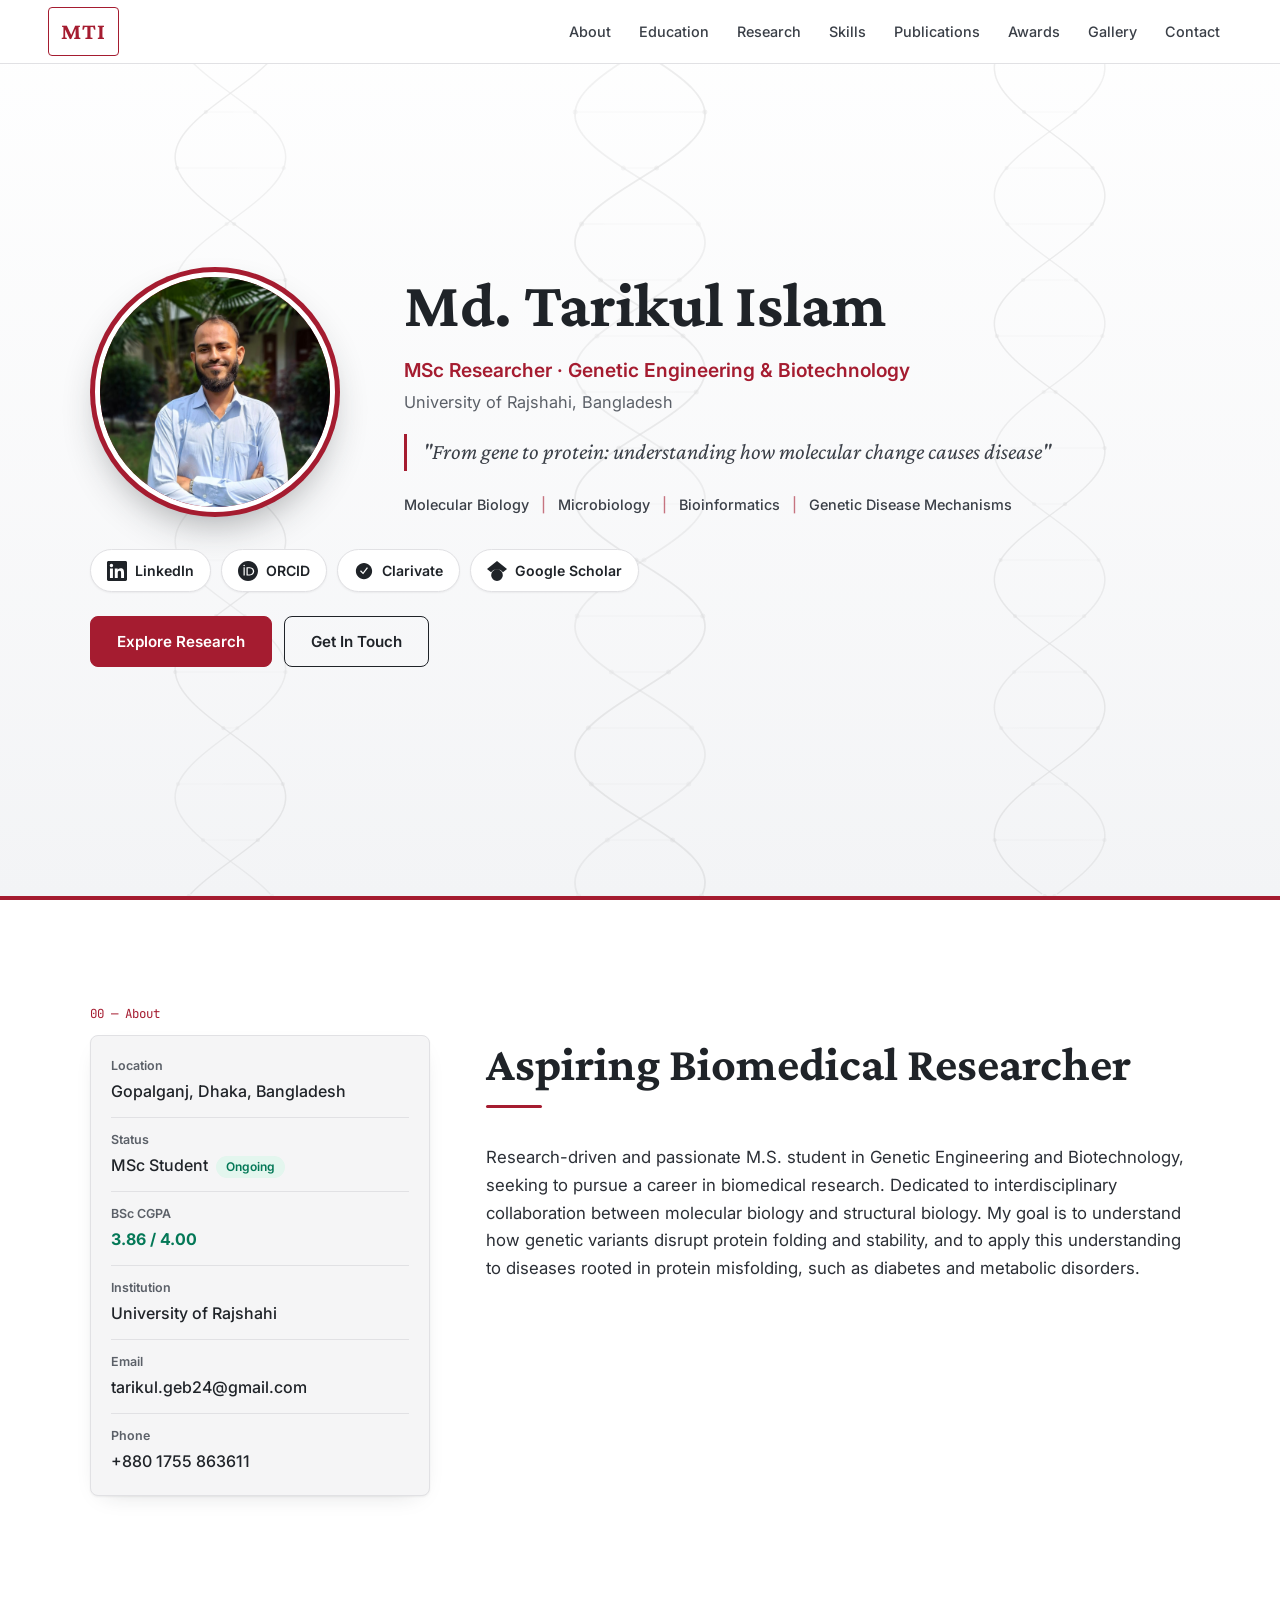
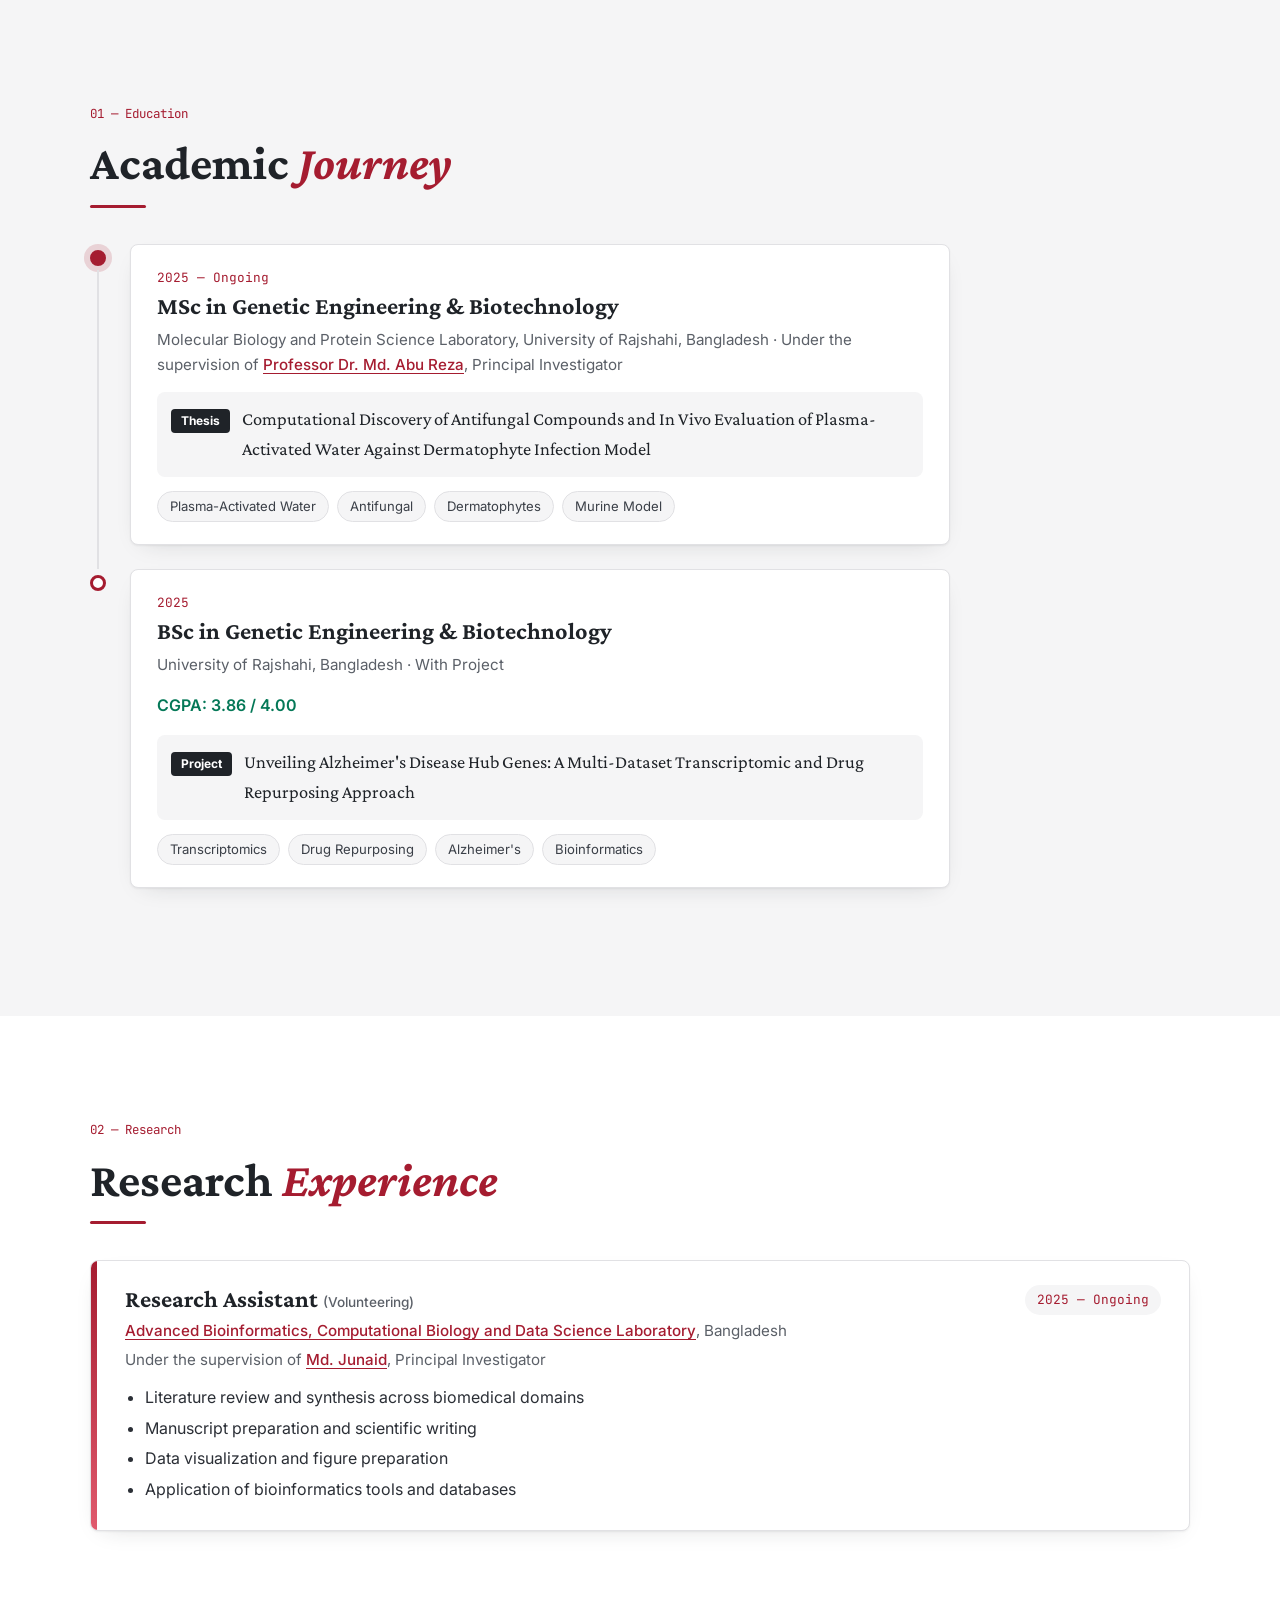
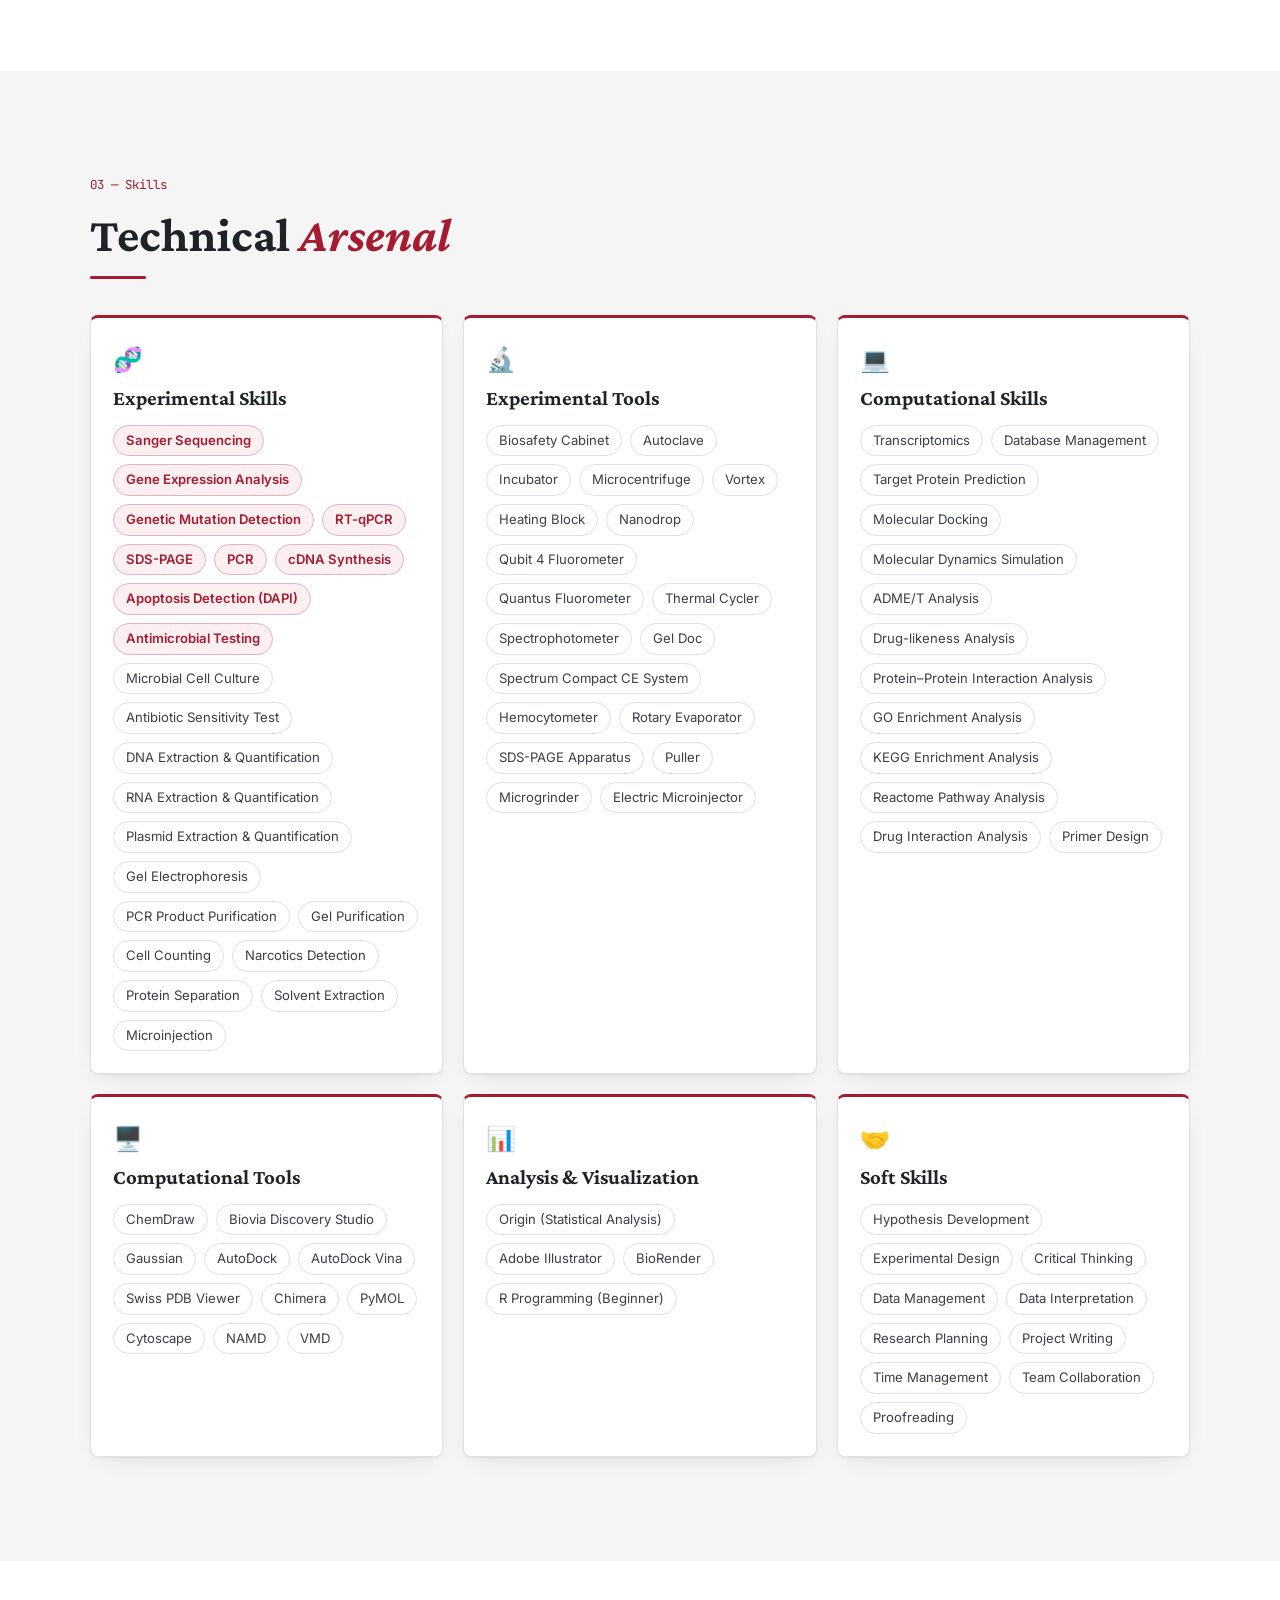
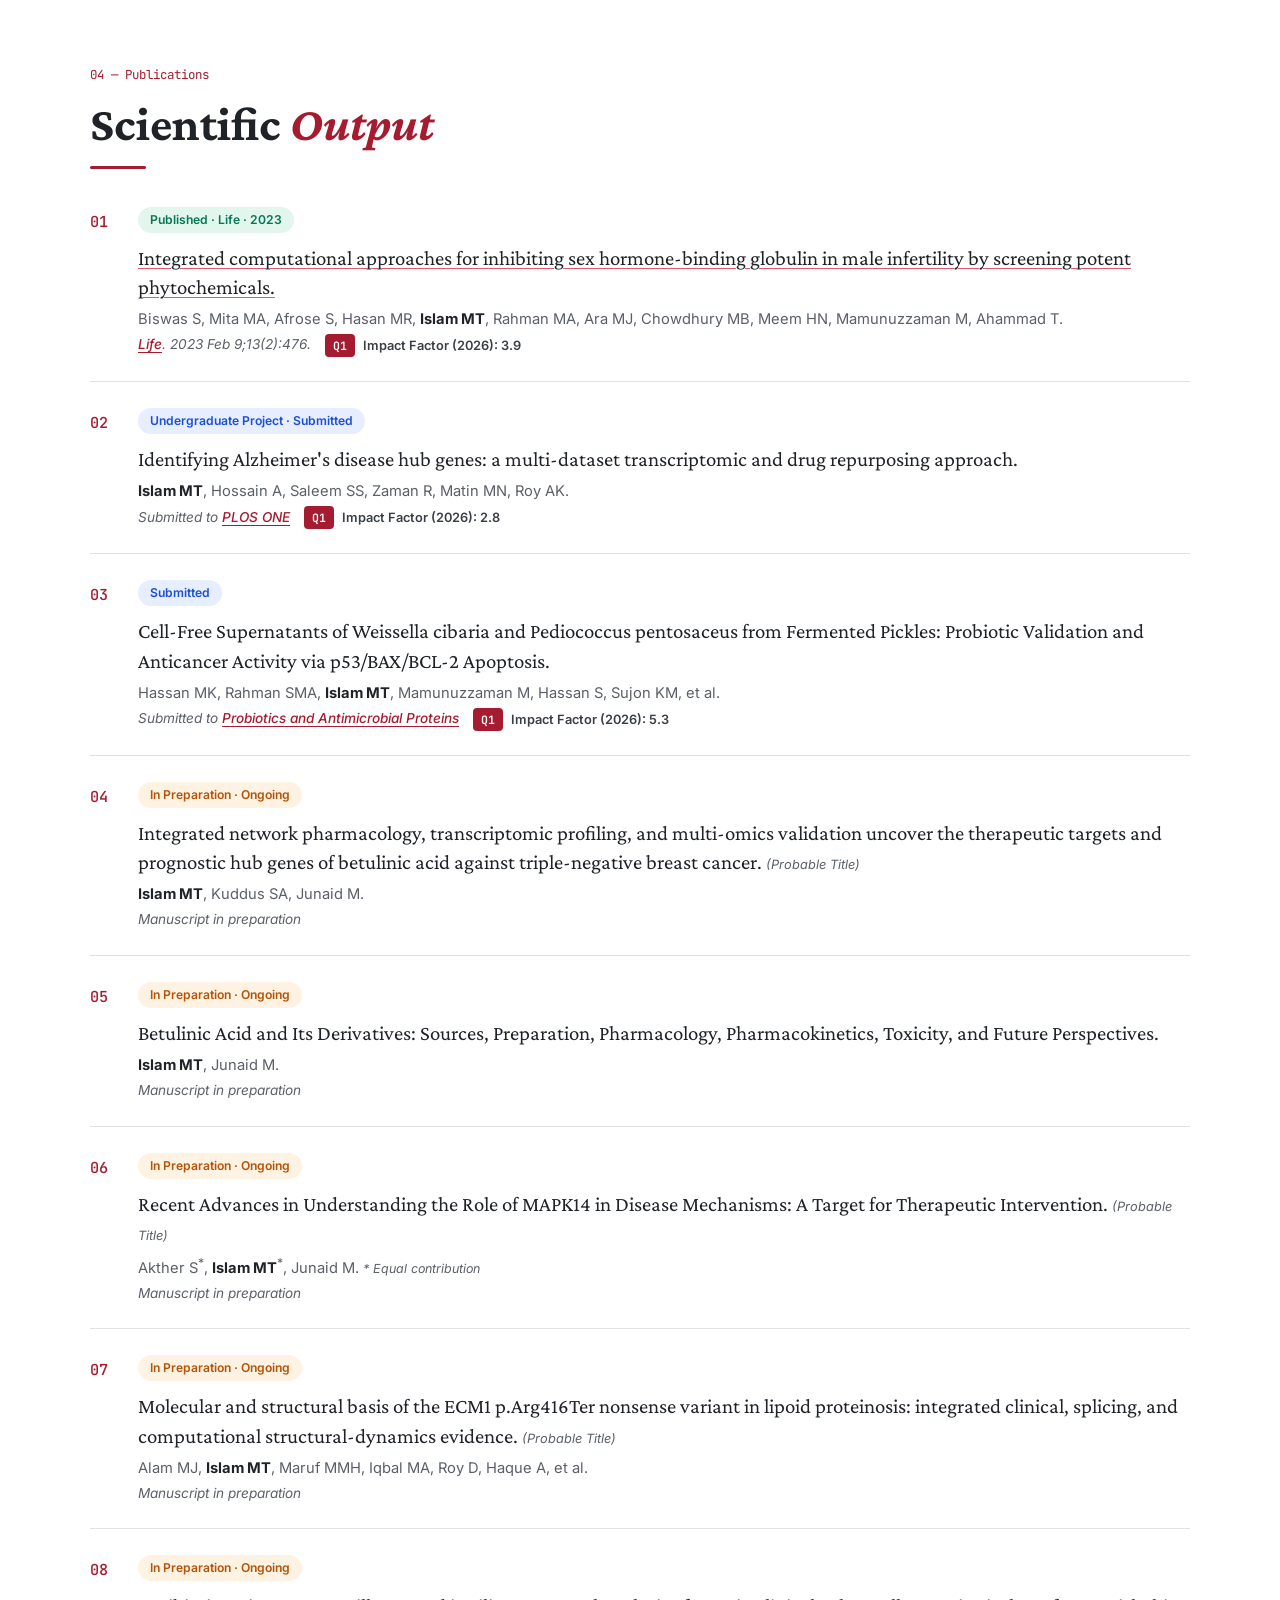
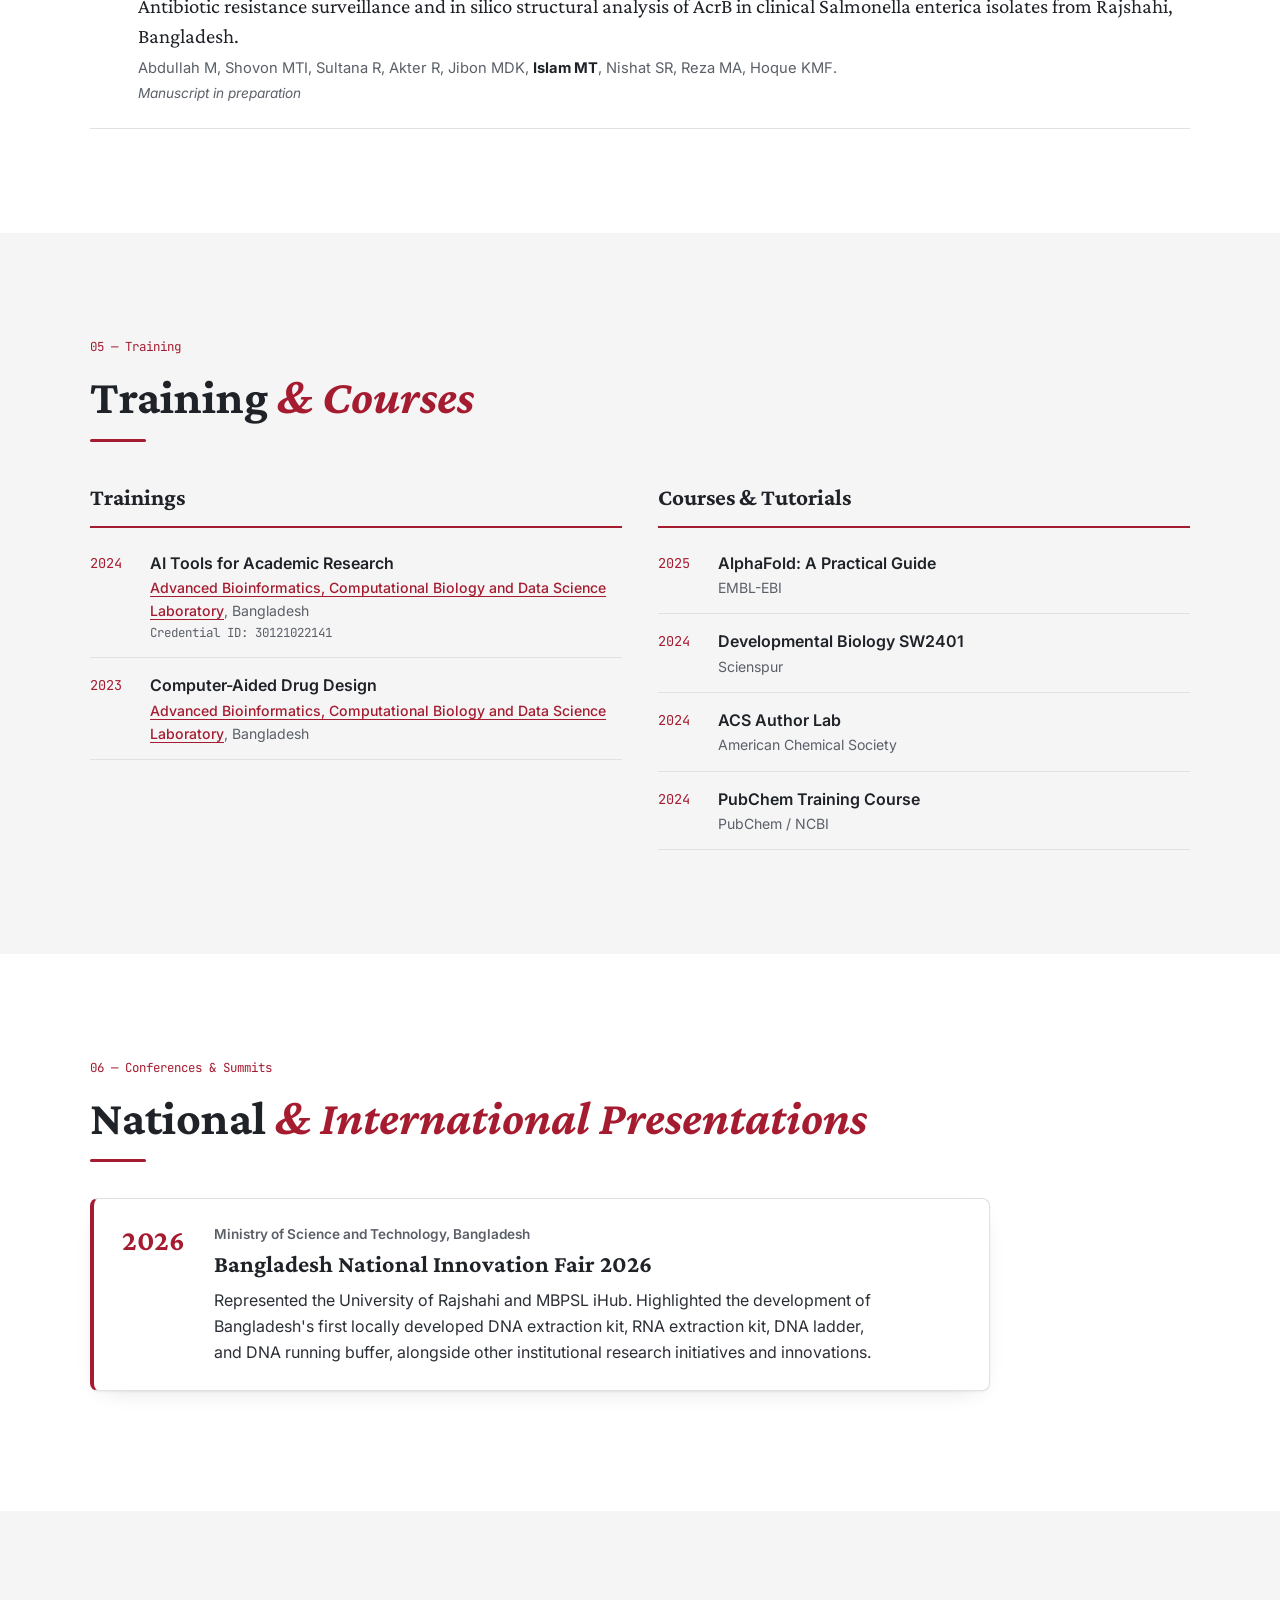
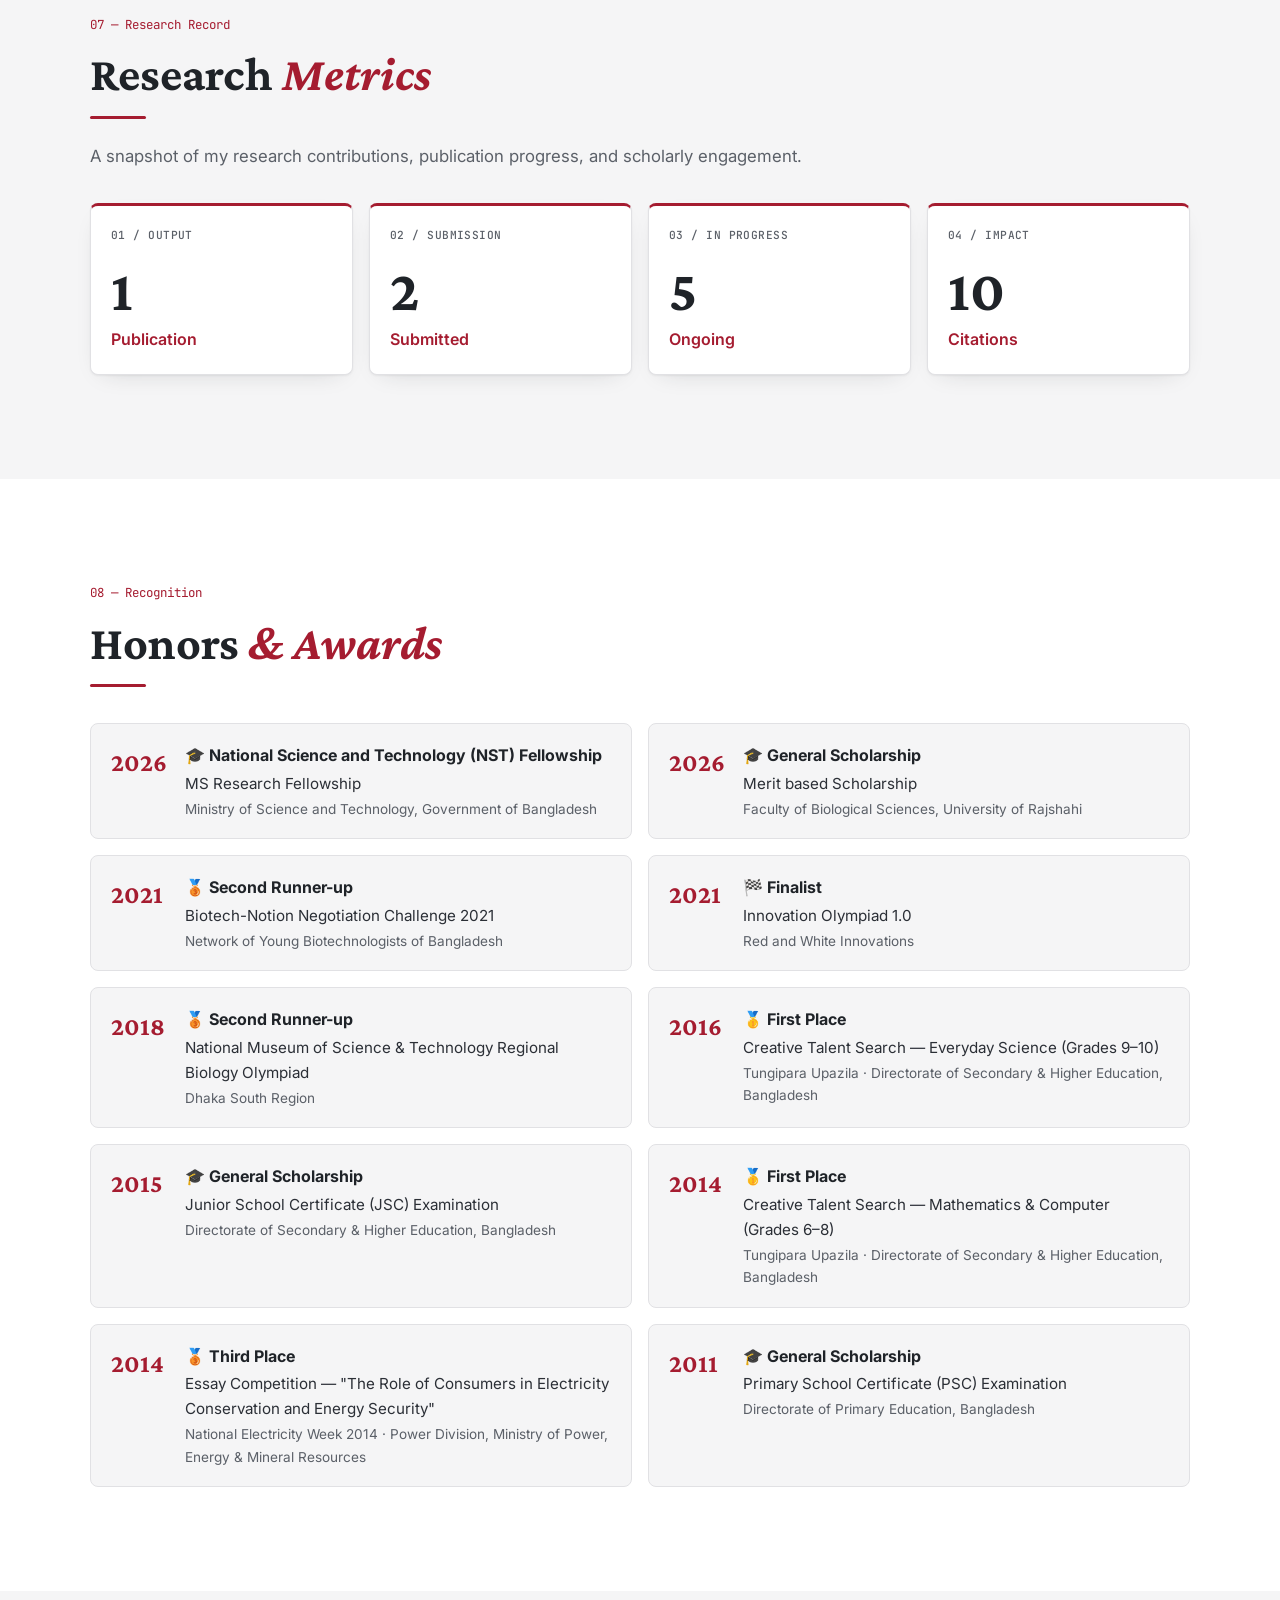
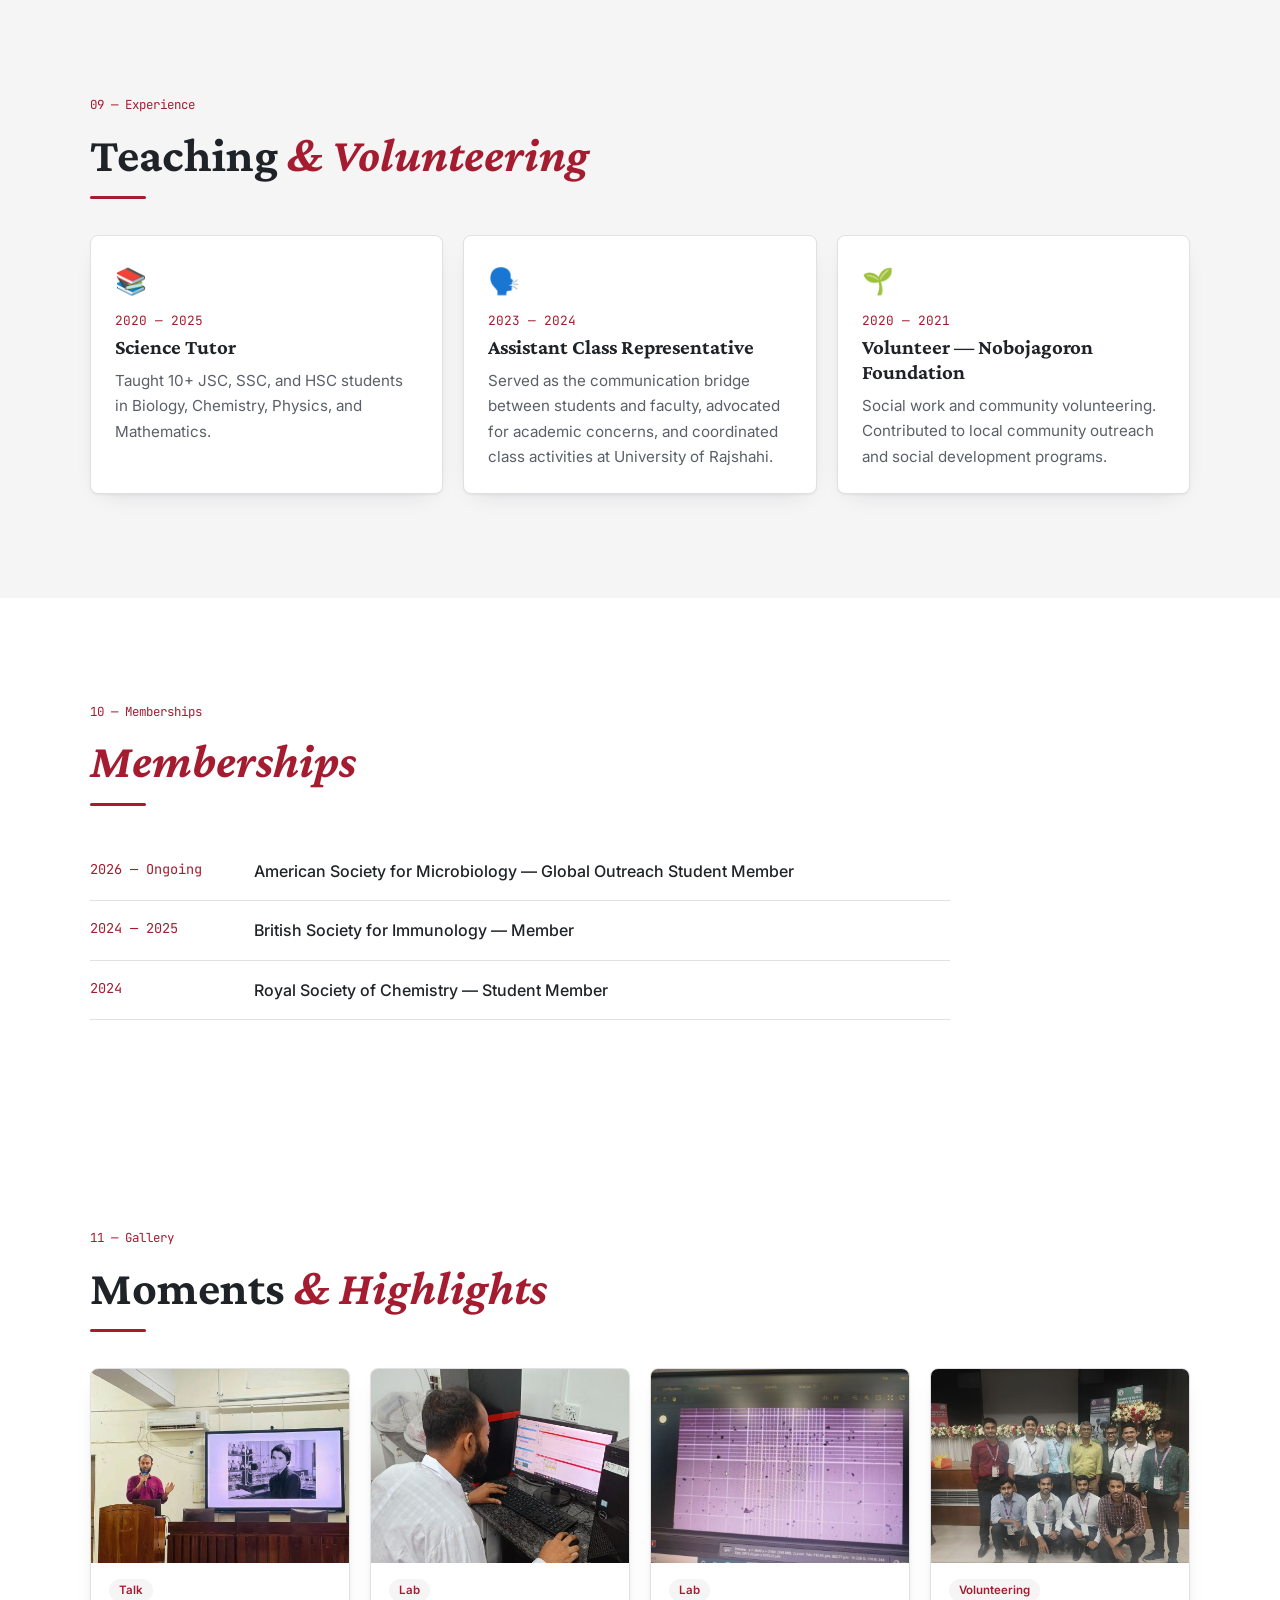
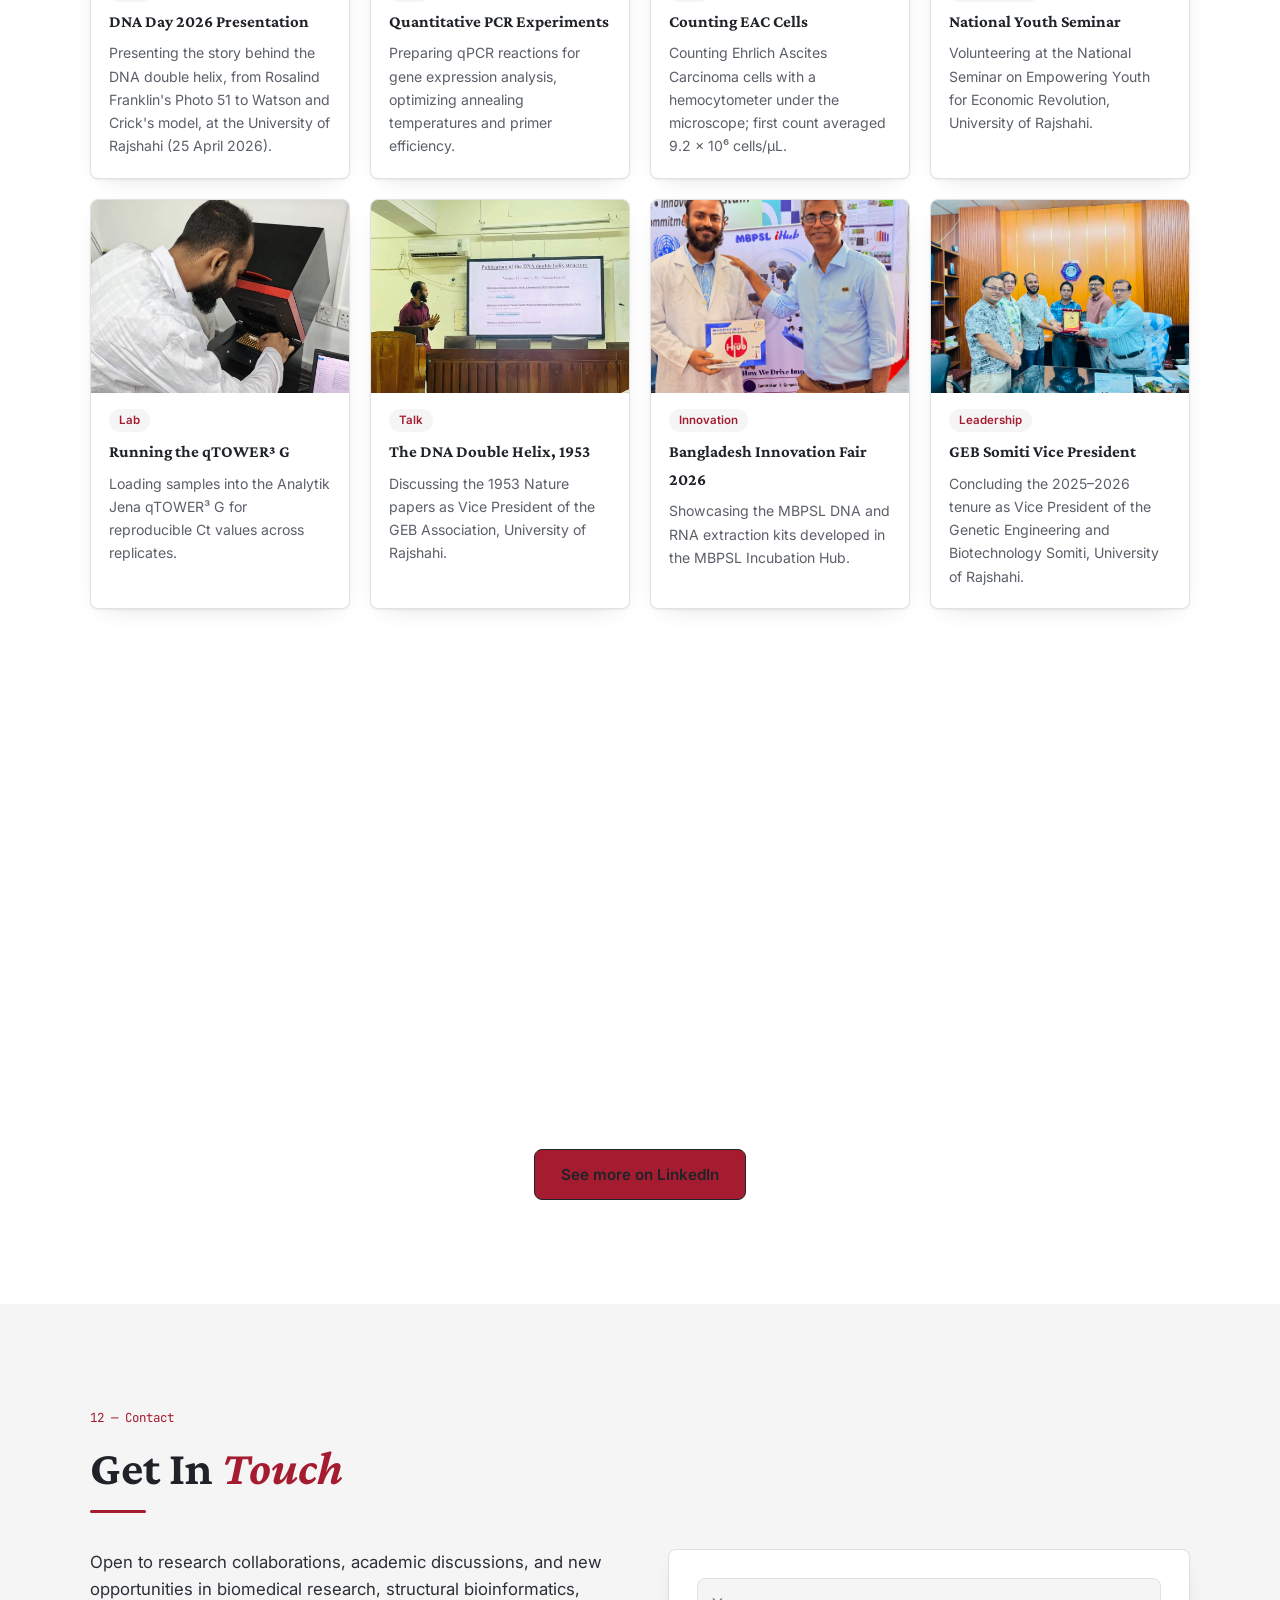
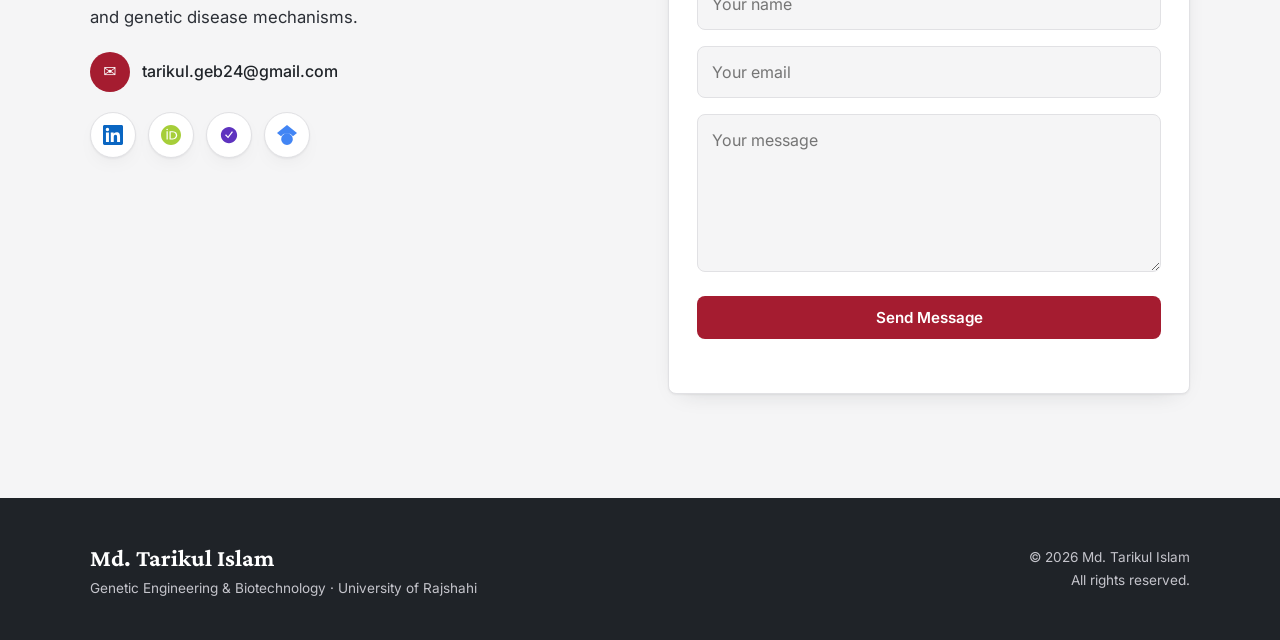
==== commit 5853df18: "Add files via upload" ====
--- a/index.html
+++ b/index.html
@@ -214,7 +214,7 @@
       <div class="skill-card">
         <div class="sk-icon">💻</div><h3 class="sk-title">Computational Skills</h3>
         <div class="chips">
-          <span>Database Management</span><span>Target Protein Prediction</span><span>Molecular Docking</span><span>Molecular Dynamics Simulation</span><span>ADME/T Analysis</span><span>Drug-likeness Analysis</span><span>Protein–Protein Interaction Analysis</span><span>GO Enrichment Analysis</span><span>KEGG Enrichment Analysis</span><span>Reactome Pathway Analysis</span><span>Drug Interaction Analysis</span><span>Primer Design</span>
+          <span>Transcriptomics</span><span>Database Management</span><span>Target Protein Prediction</span><span>Molecular Docking</span><span>Molecular Dynamics Simulation</span><span>ADME/T Analysis</span><span>Drug-likeness Analysis</span><span>Protein–Protein Interaction Analysis</span><span>GO Enrichment Analysis</span><span>KEGG Enrichment Analysis</span><span>Reactome Pathway Analysis</span><span>Drug Interaction Analysis</span><span>Primer Design</span>
         </div>
       </div>
       <div class="skill-card">
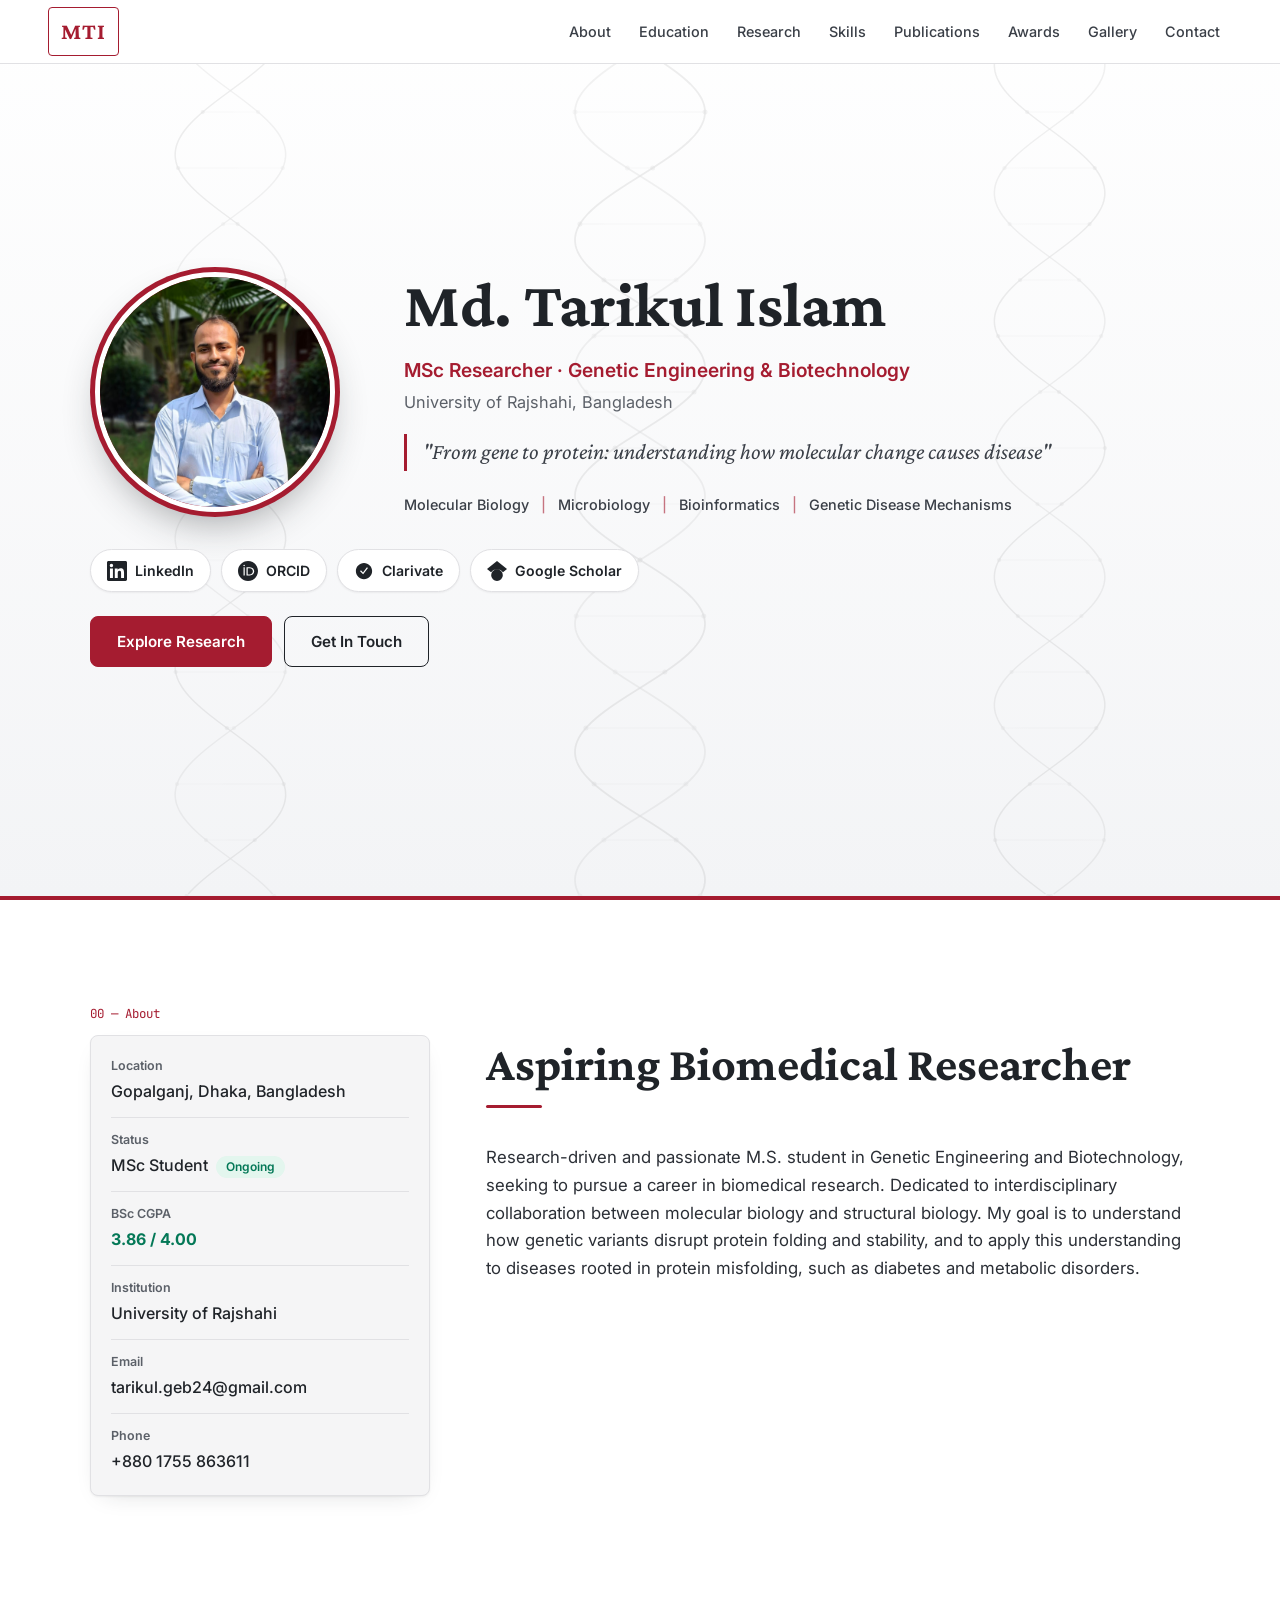
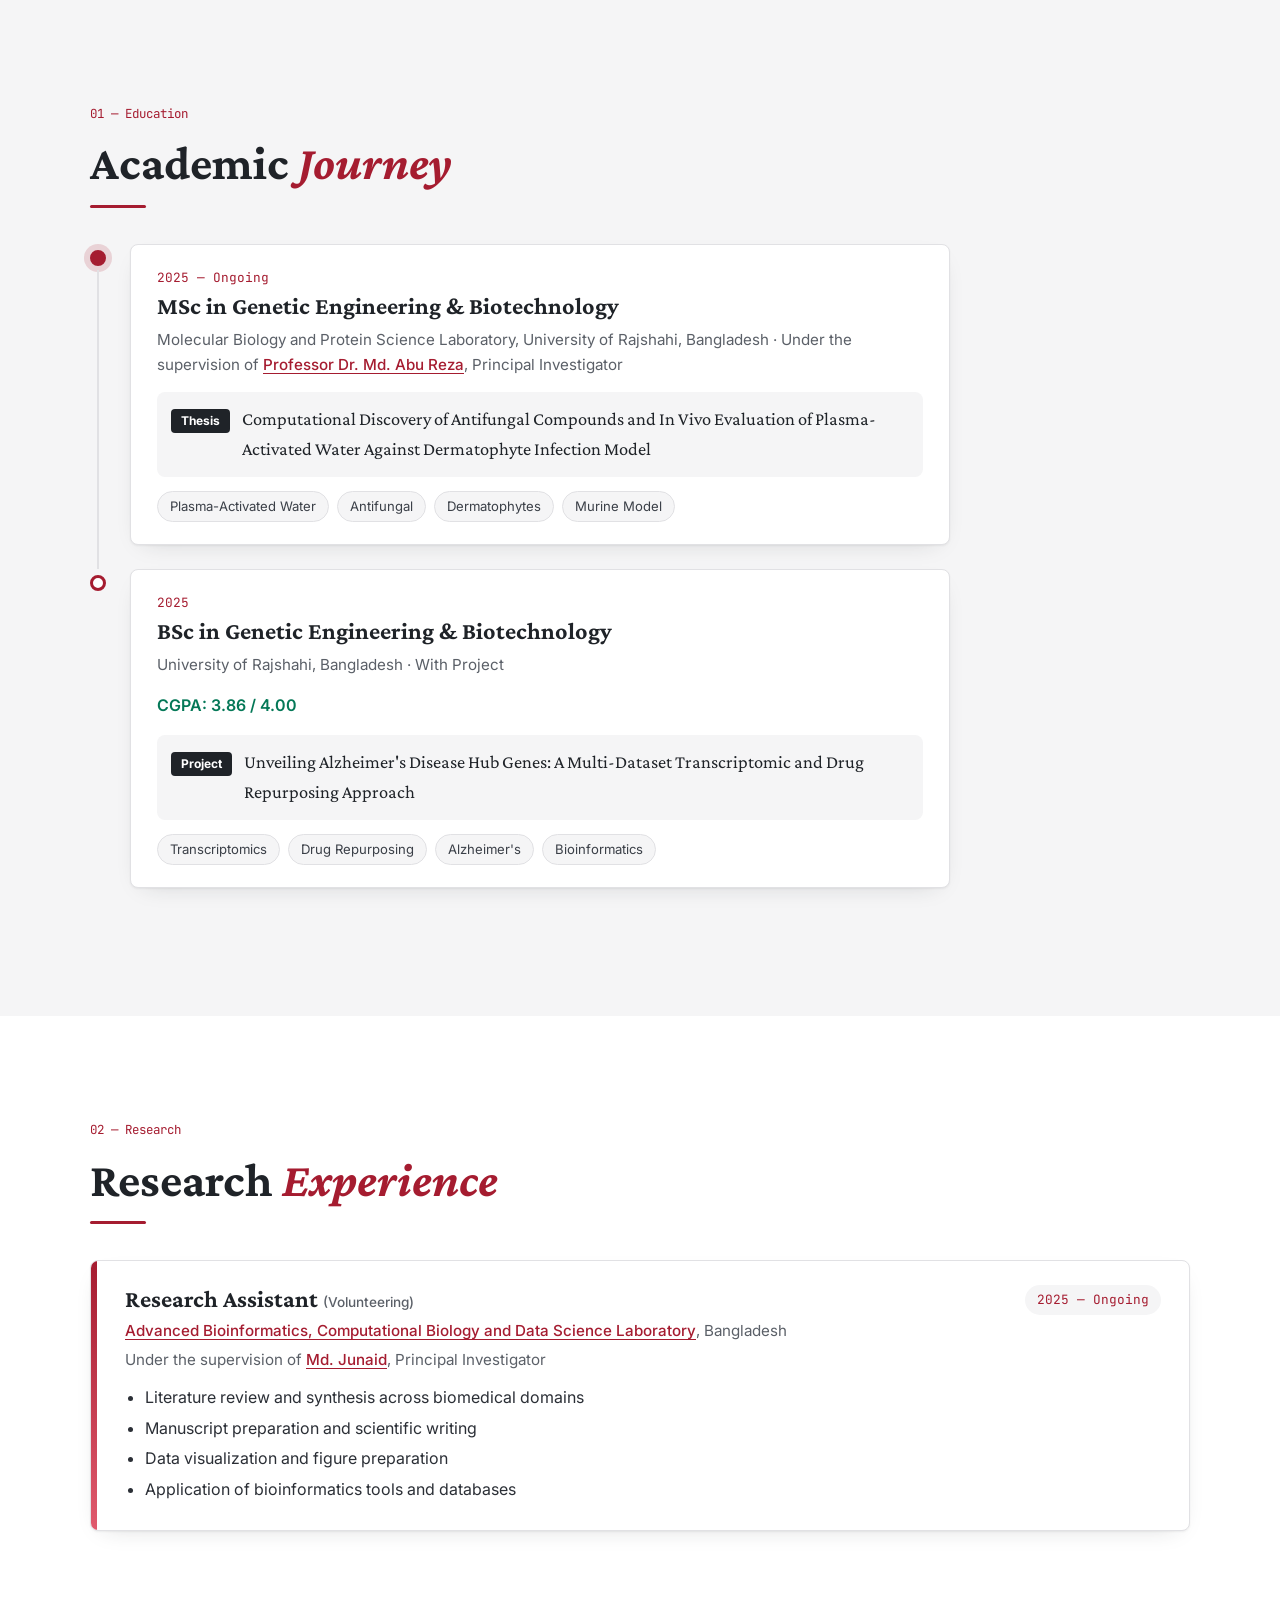
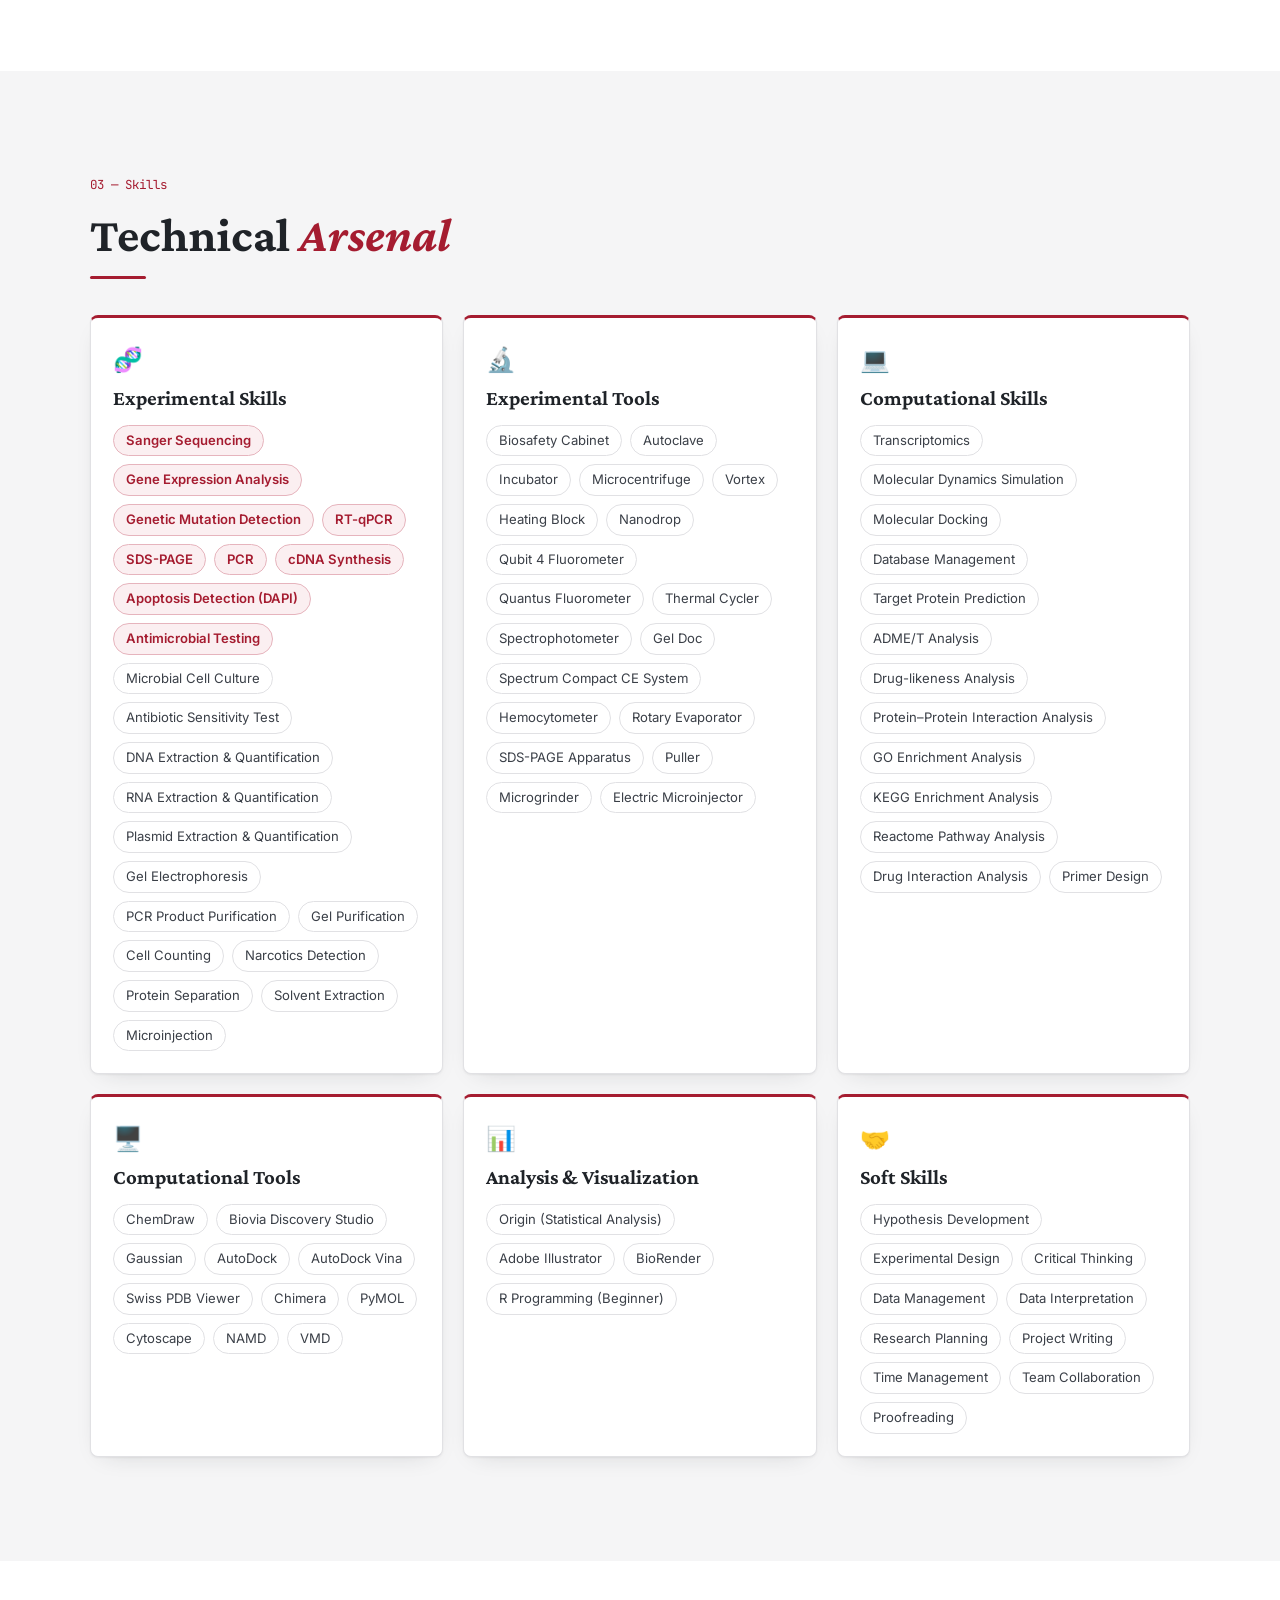
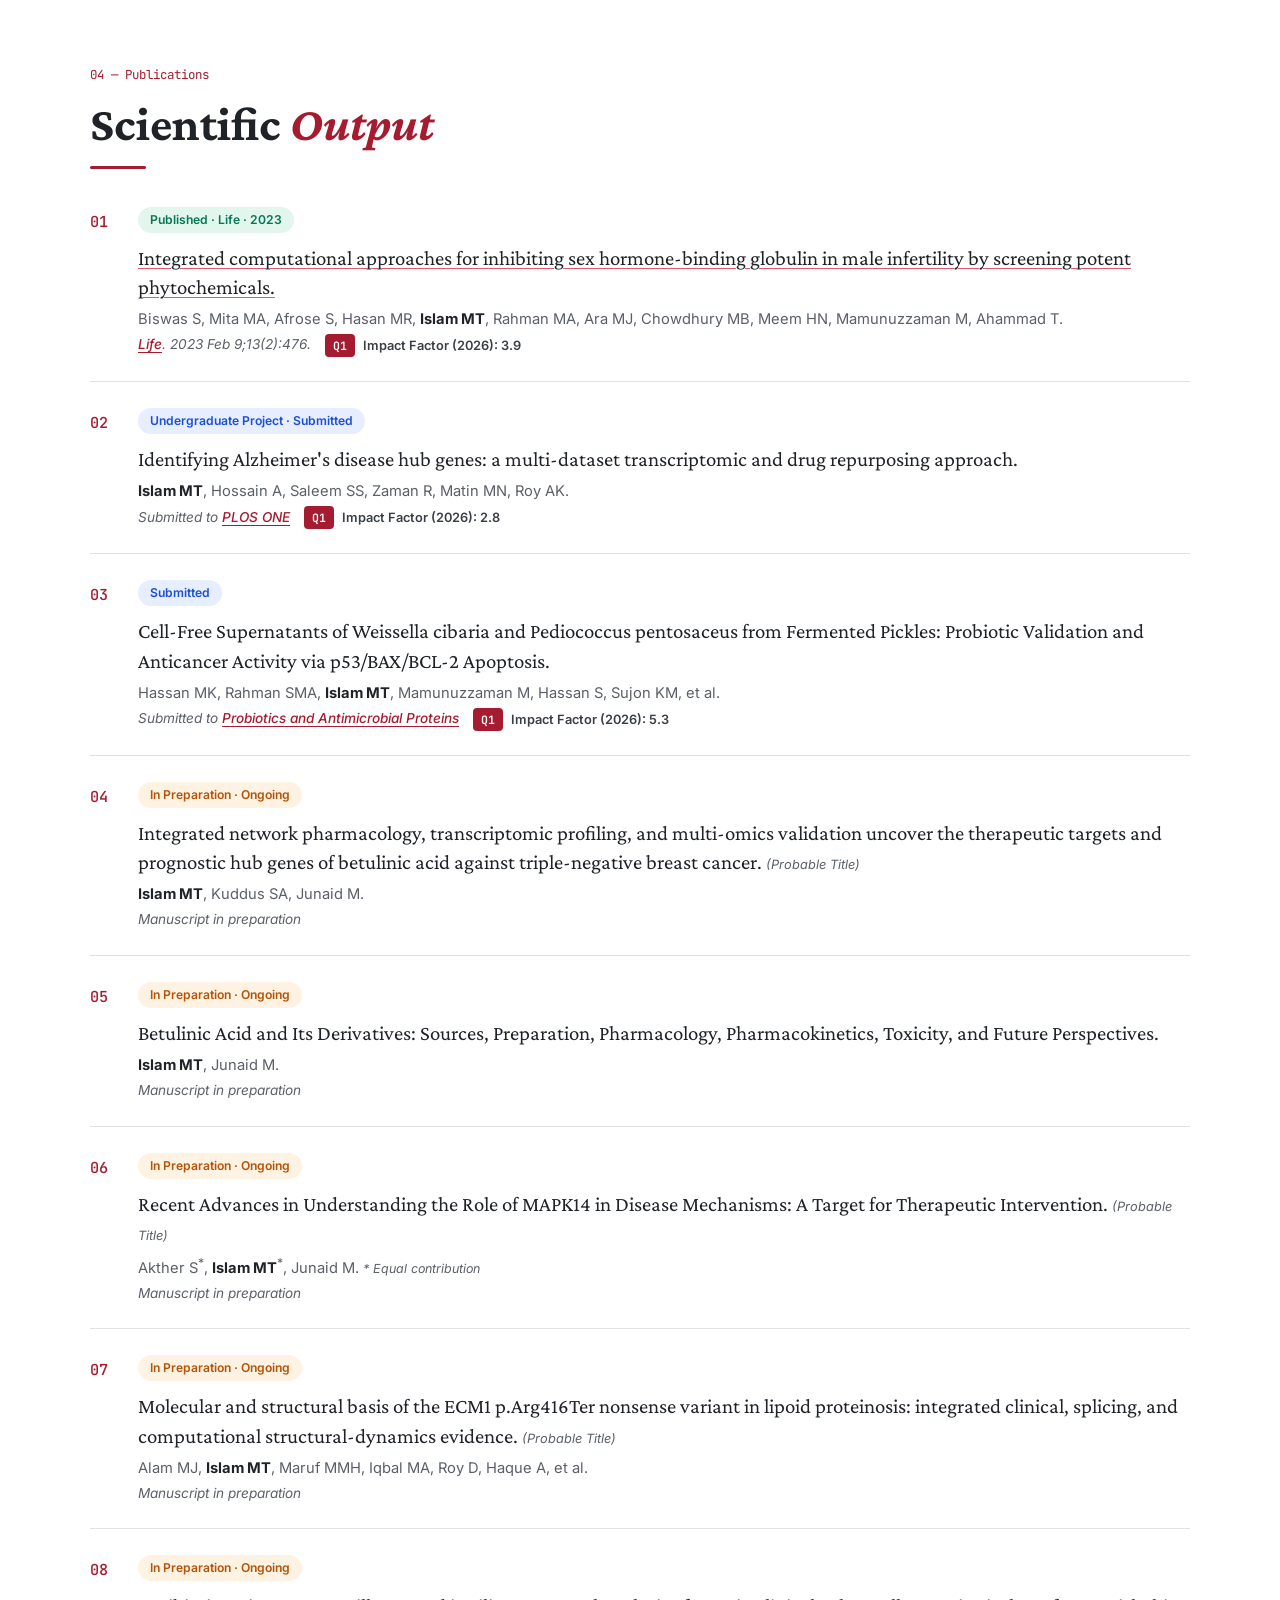
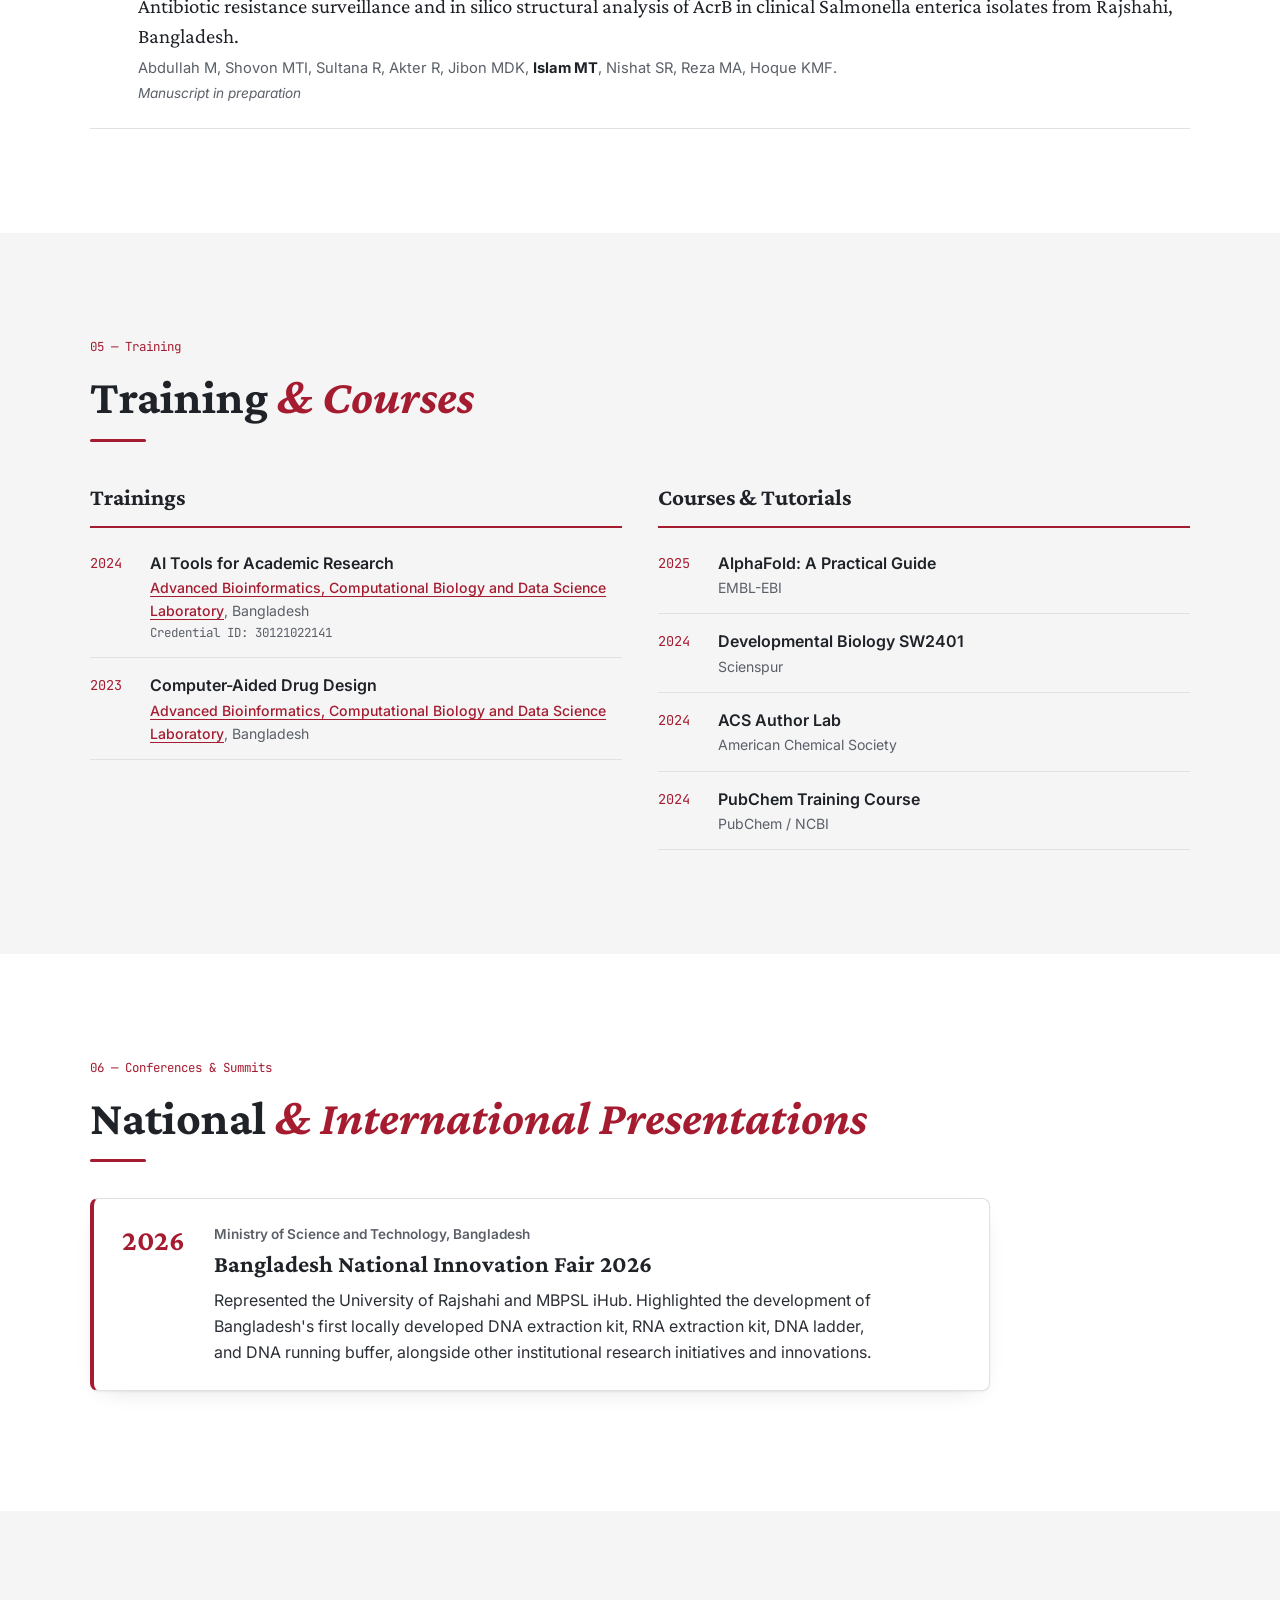
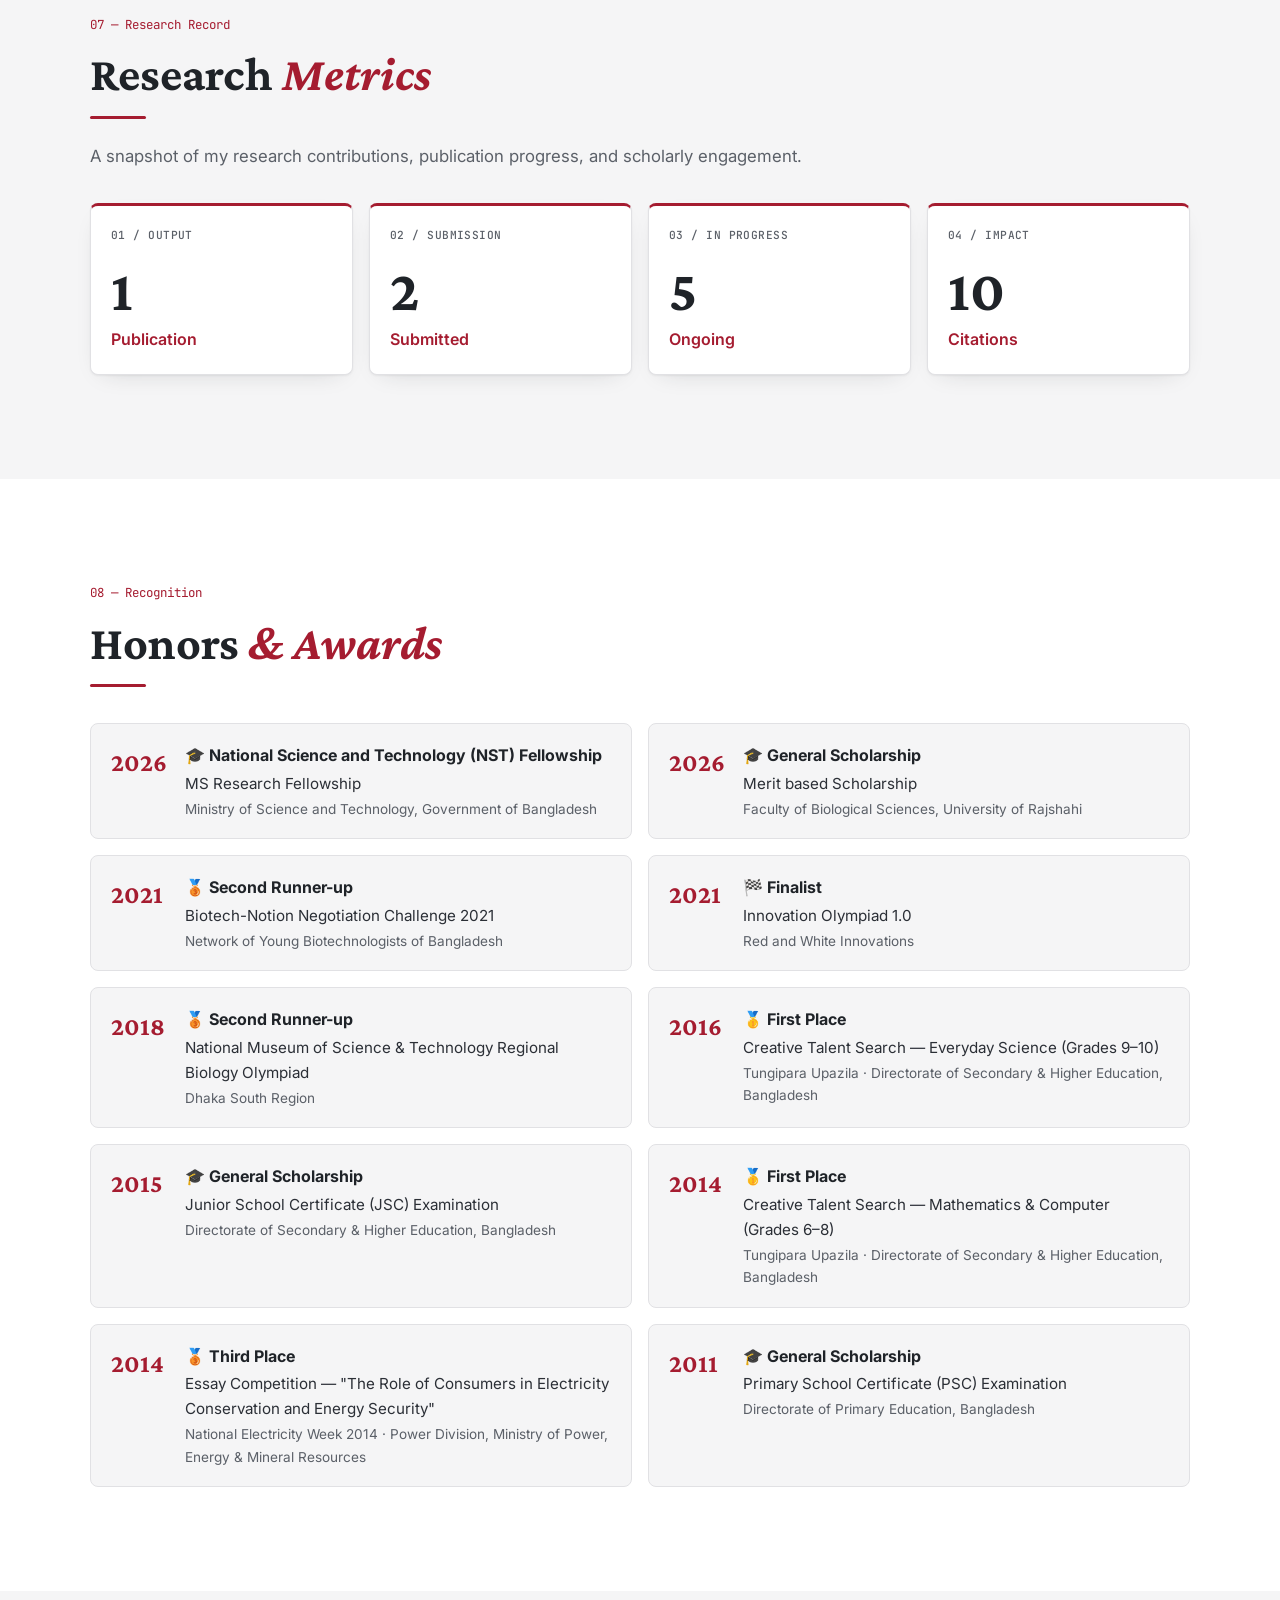
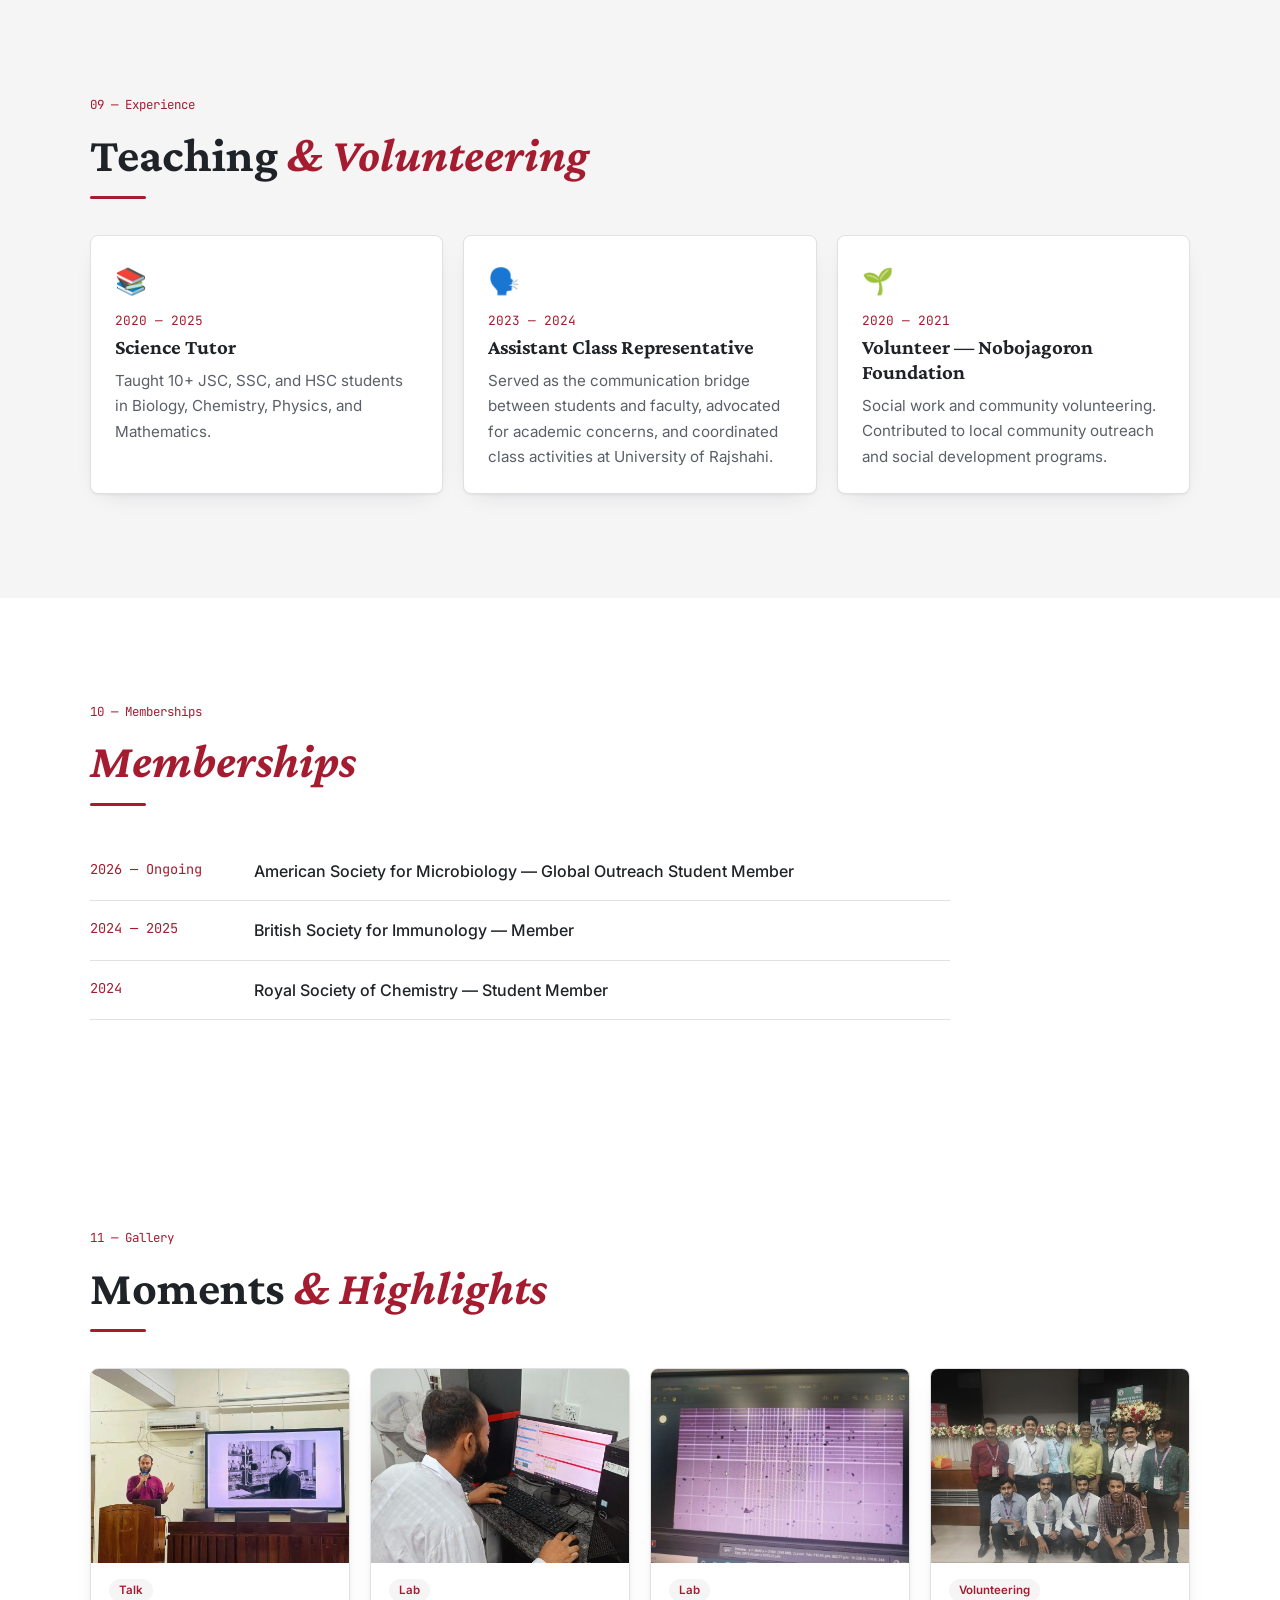
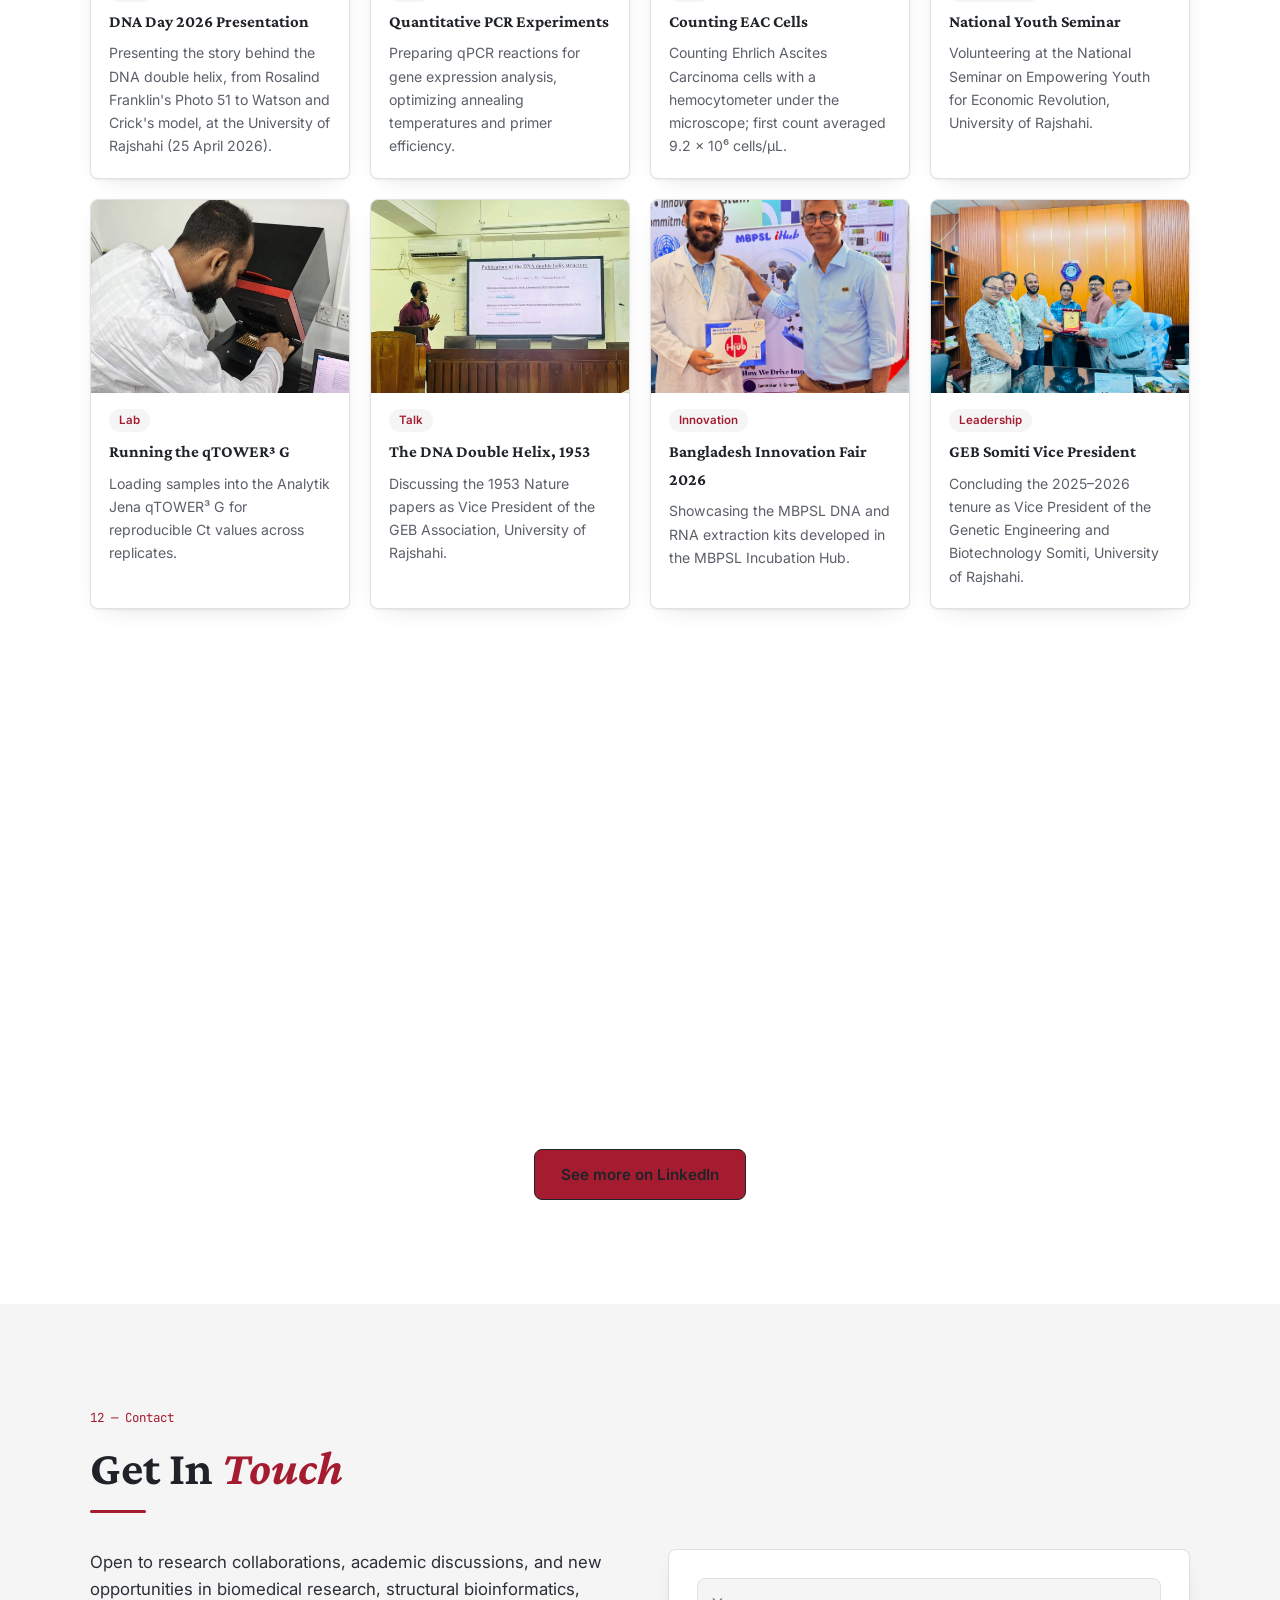
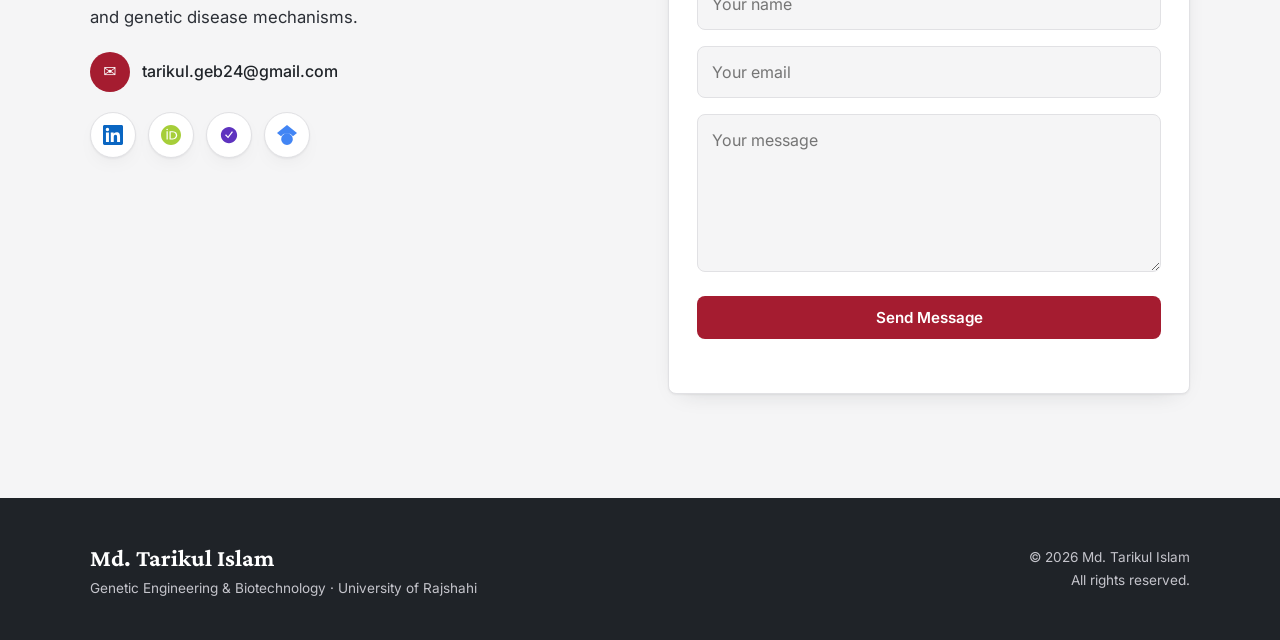
==== commit 599ec136: "Add files via upload" ====
--- a/index.html
+++ b/index.html
@@ -214,7 +214,7 @@
       <div class="skill-card">
         <div class="sk-icon">💻</div><h3 class="sk-title">Computational Skills</h3>
         <div class="chips">
-          <span>Transcriptomics</span><span>Database Management</span><span>Target Protein Prediction</span><span>Molecular Docking</span><span>Molecular Dynamics Simulation</span><span>ADME/T Analysis</span><span>Drug-likeness Analysis</span><span>Protein–Protein Interaction Analysis</span><span>GO Enrichment Analysis</span><span>KEGG Enrichment Analysis</span><span>Reactome Pathway Analysis</span><span>Drug Interaction Analysis</span><span>Primer Design</span>
+          <span>Transcriptomics</span><span>Molecular Dynamics Simulation</span><span>Molecular Docking</span><span>Database Management</span><span>Target Protein Prediction</span><span>ADME/T Analysis</span><span>Drug-likeness Analysis</span><span>Protein–Protein Interaction Analysis</span><span>GO Enrichment Analysis</span><span>KEGG Enrichment Analysis</span><span>Reactome Pathway Analysis</span><span>Drug Interaction Analysis</span><span>Primer Design</span>
         </div>
       </div>
       <div class="skill-card">
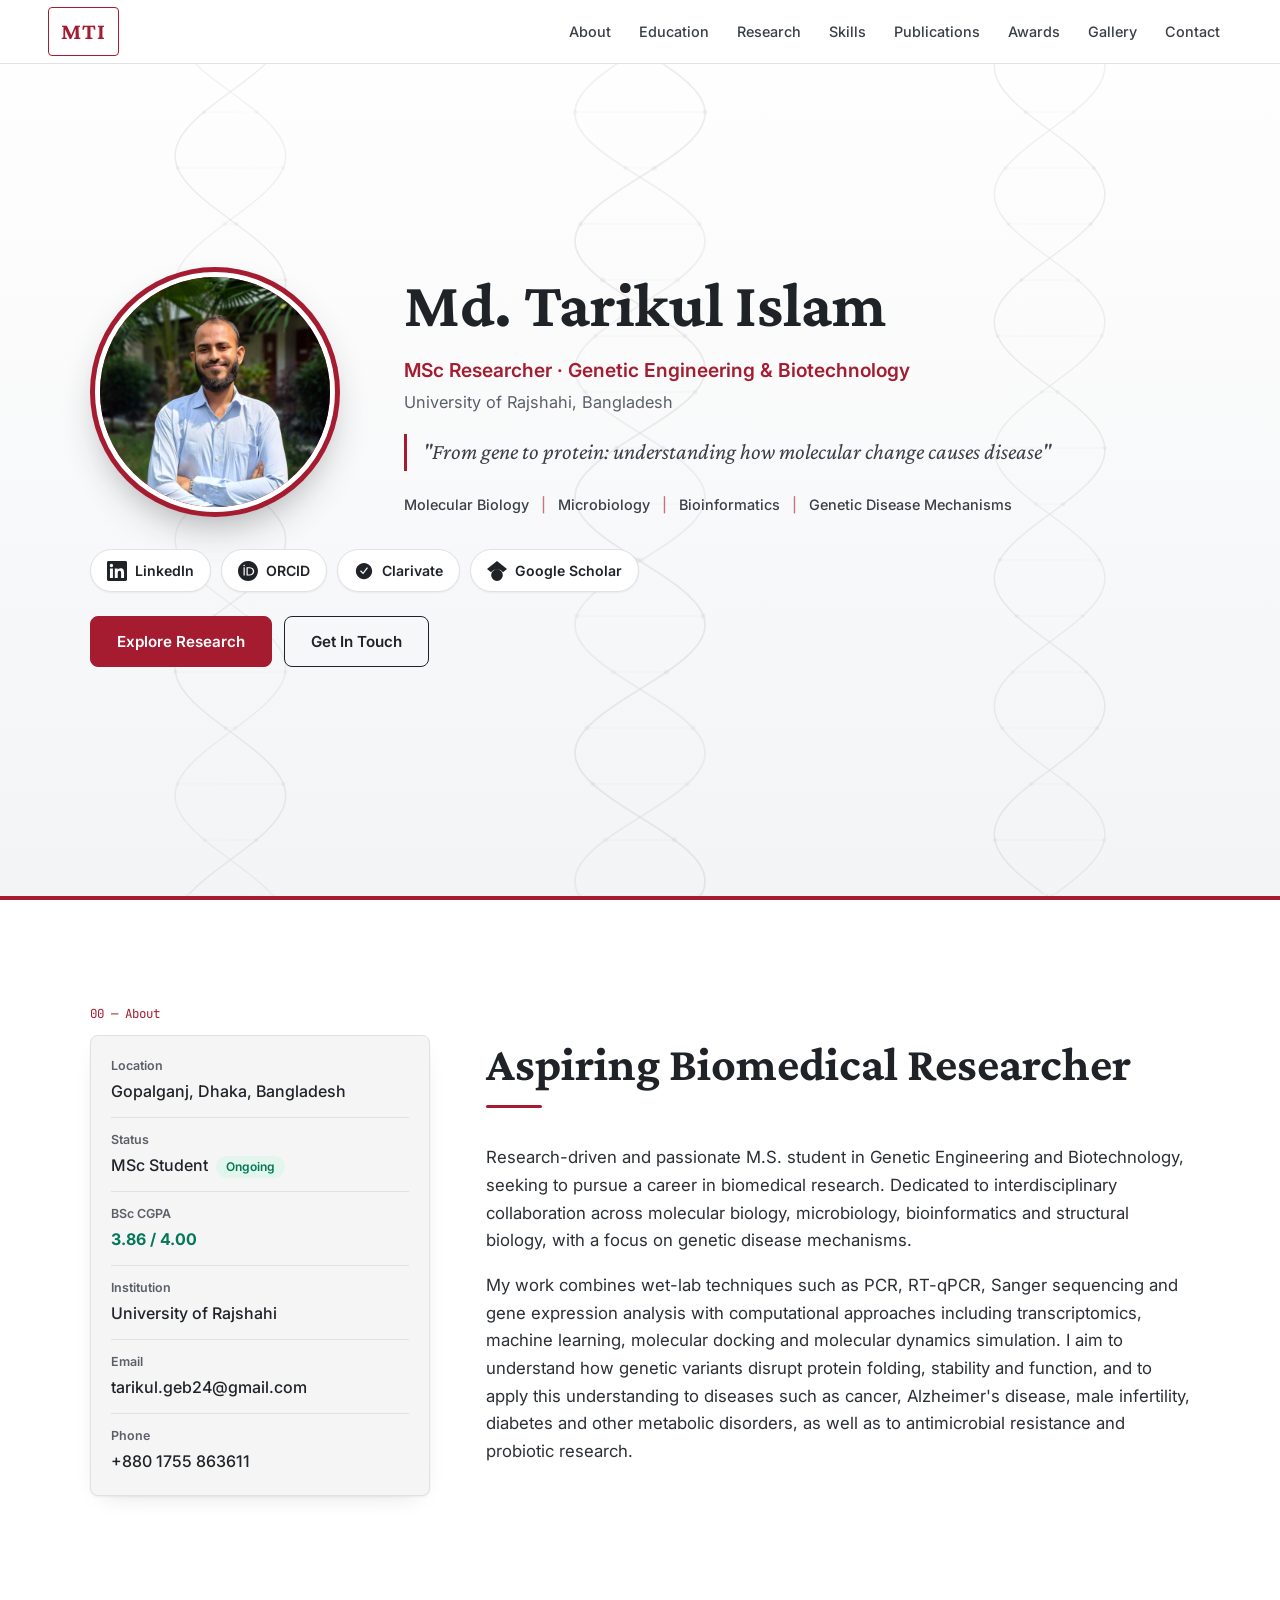
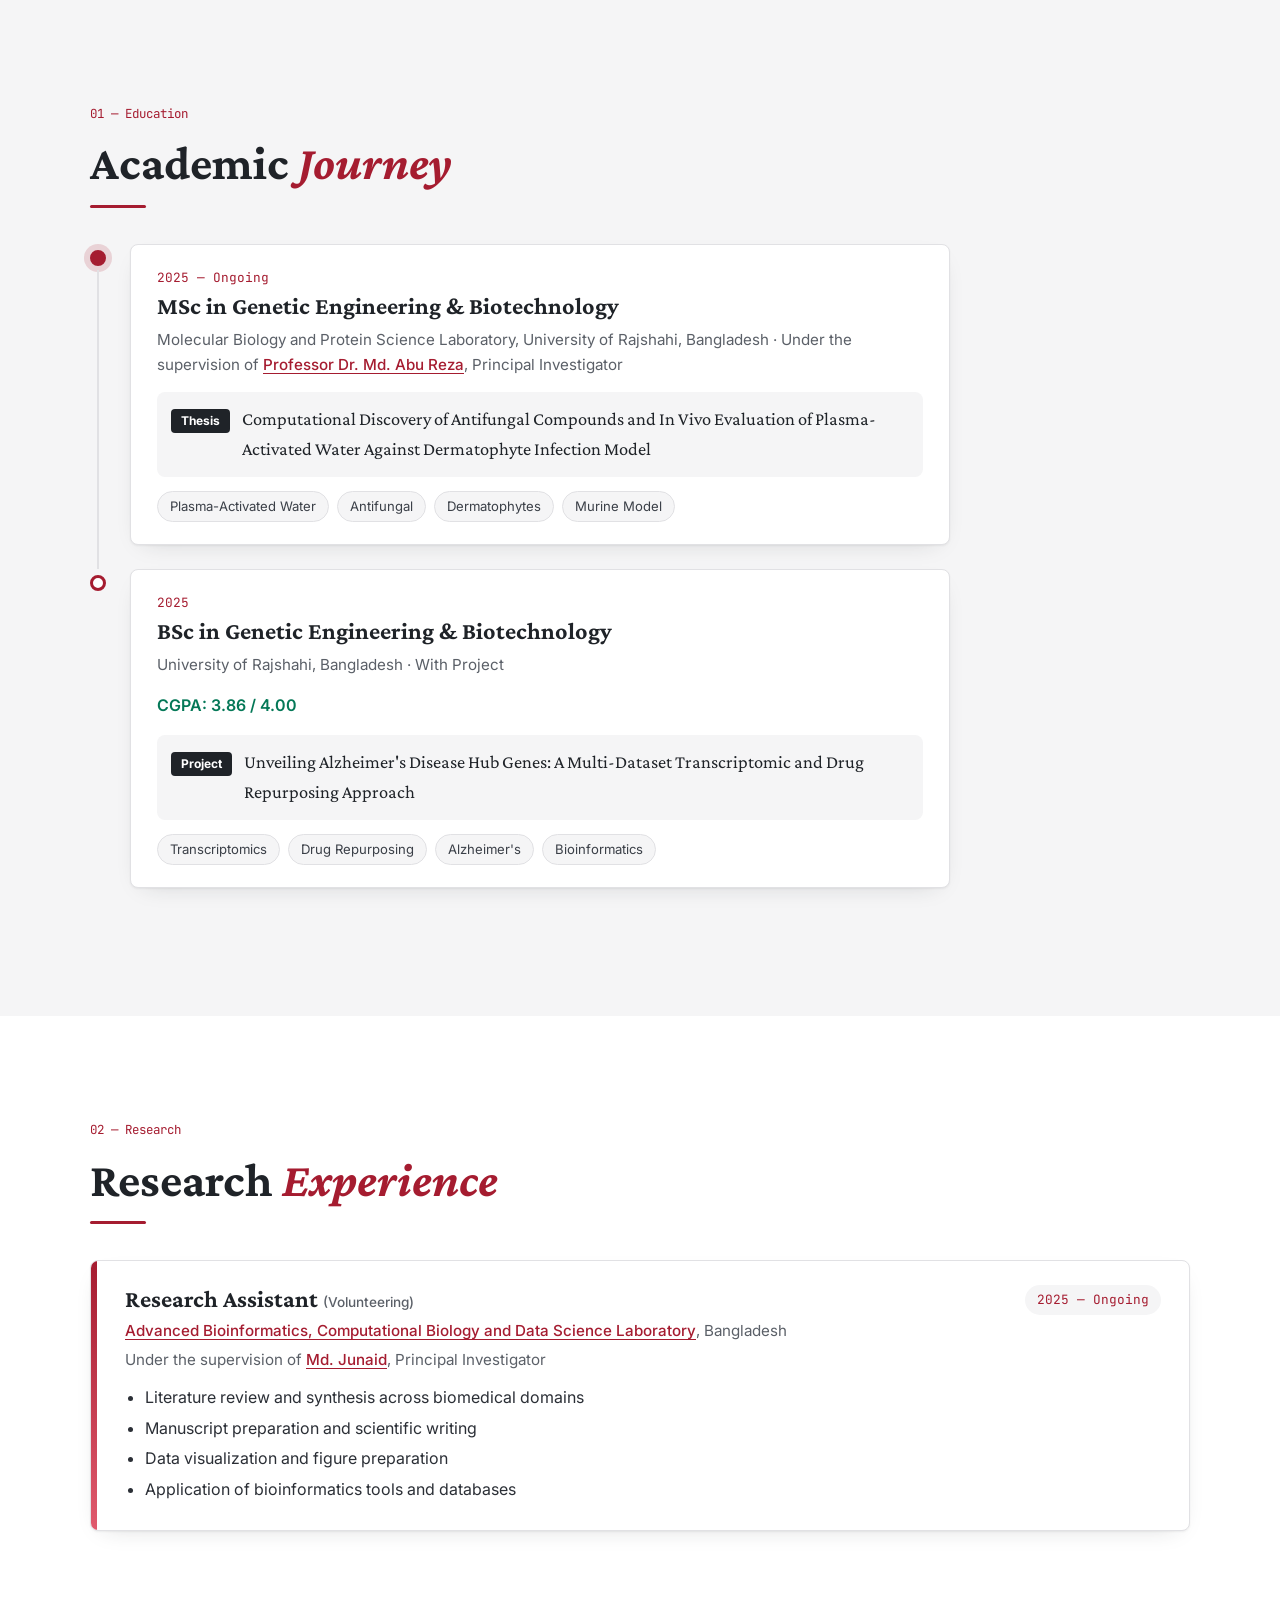
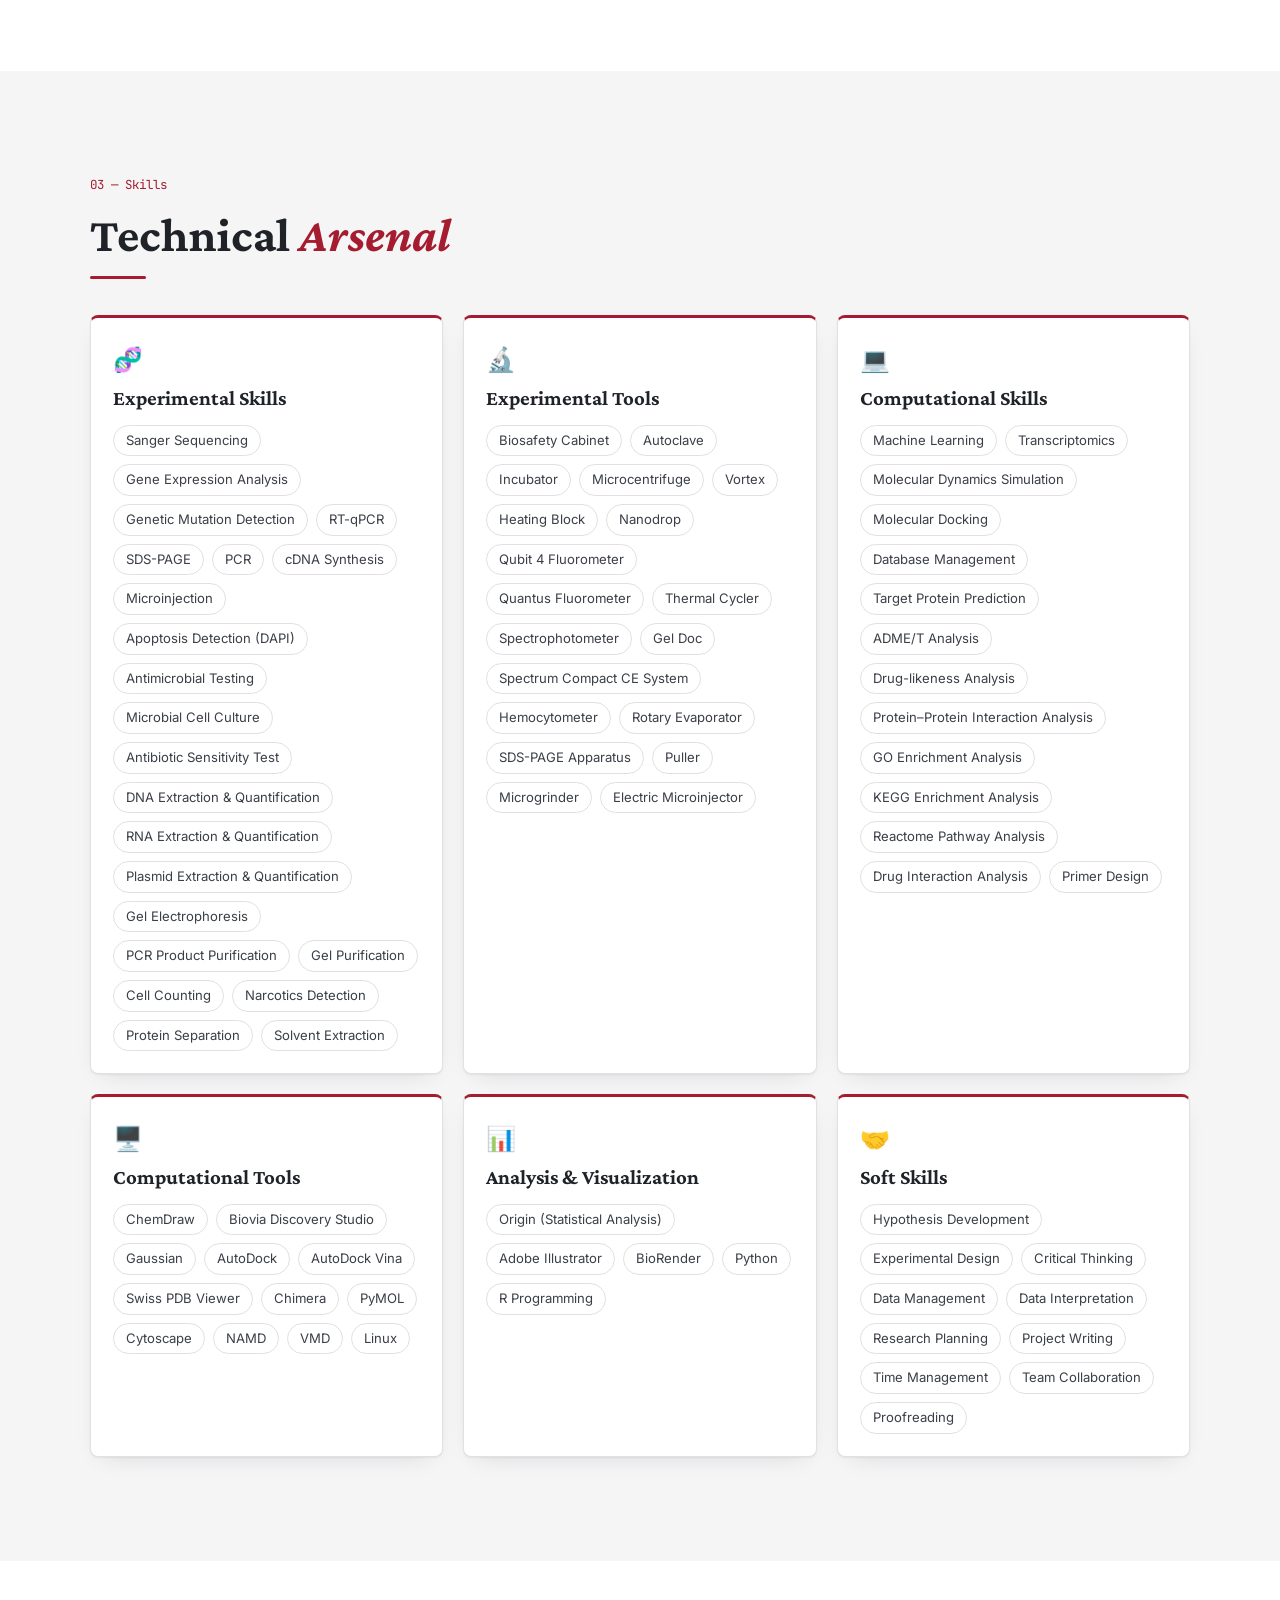
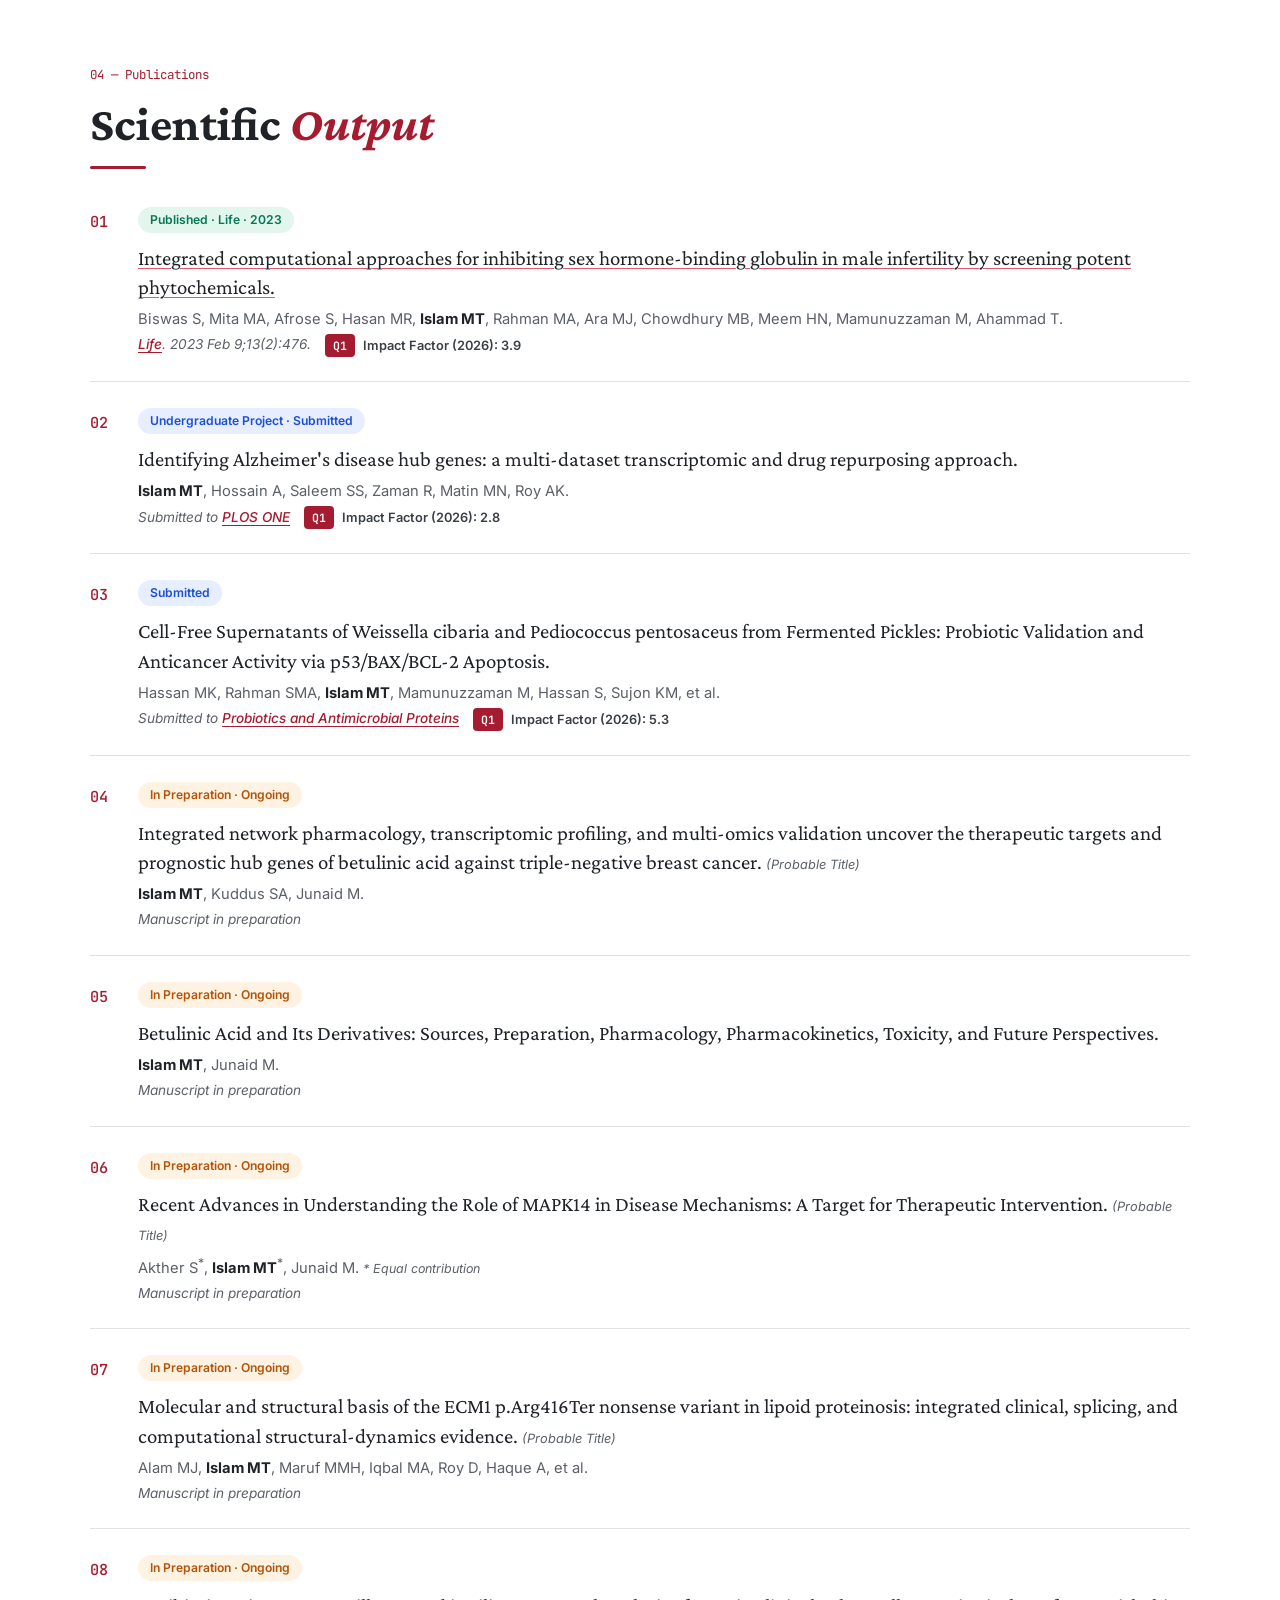
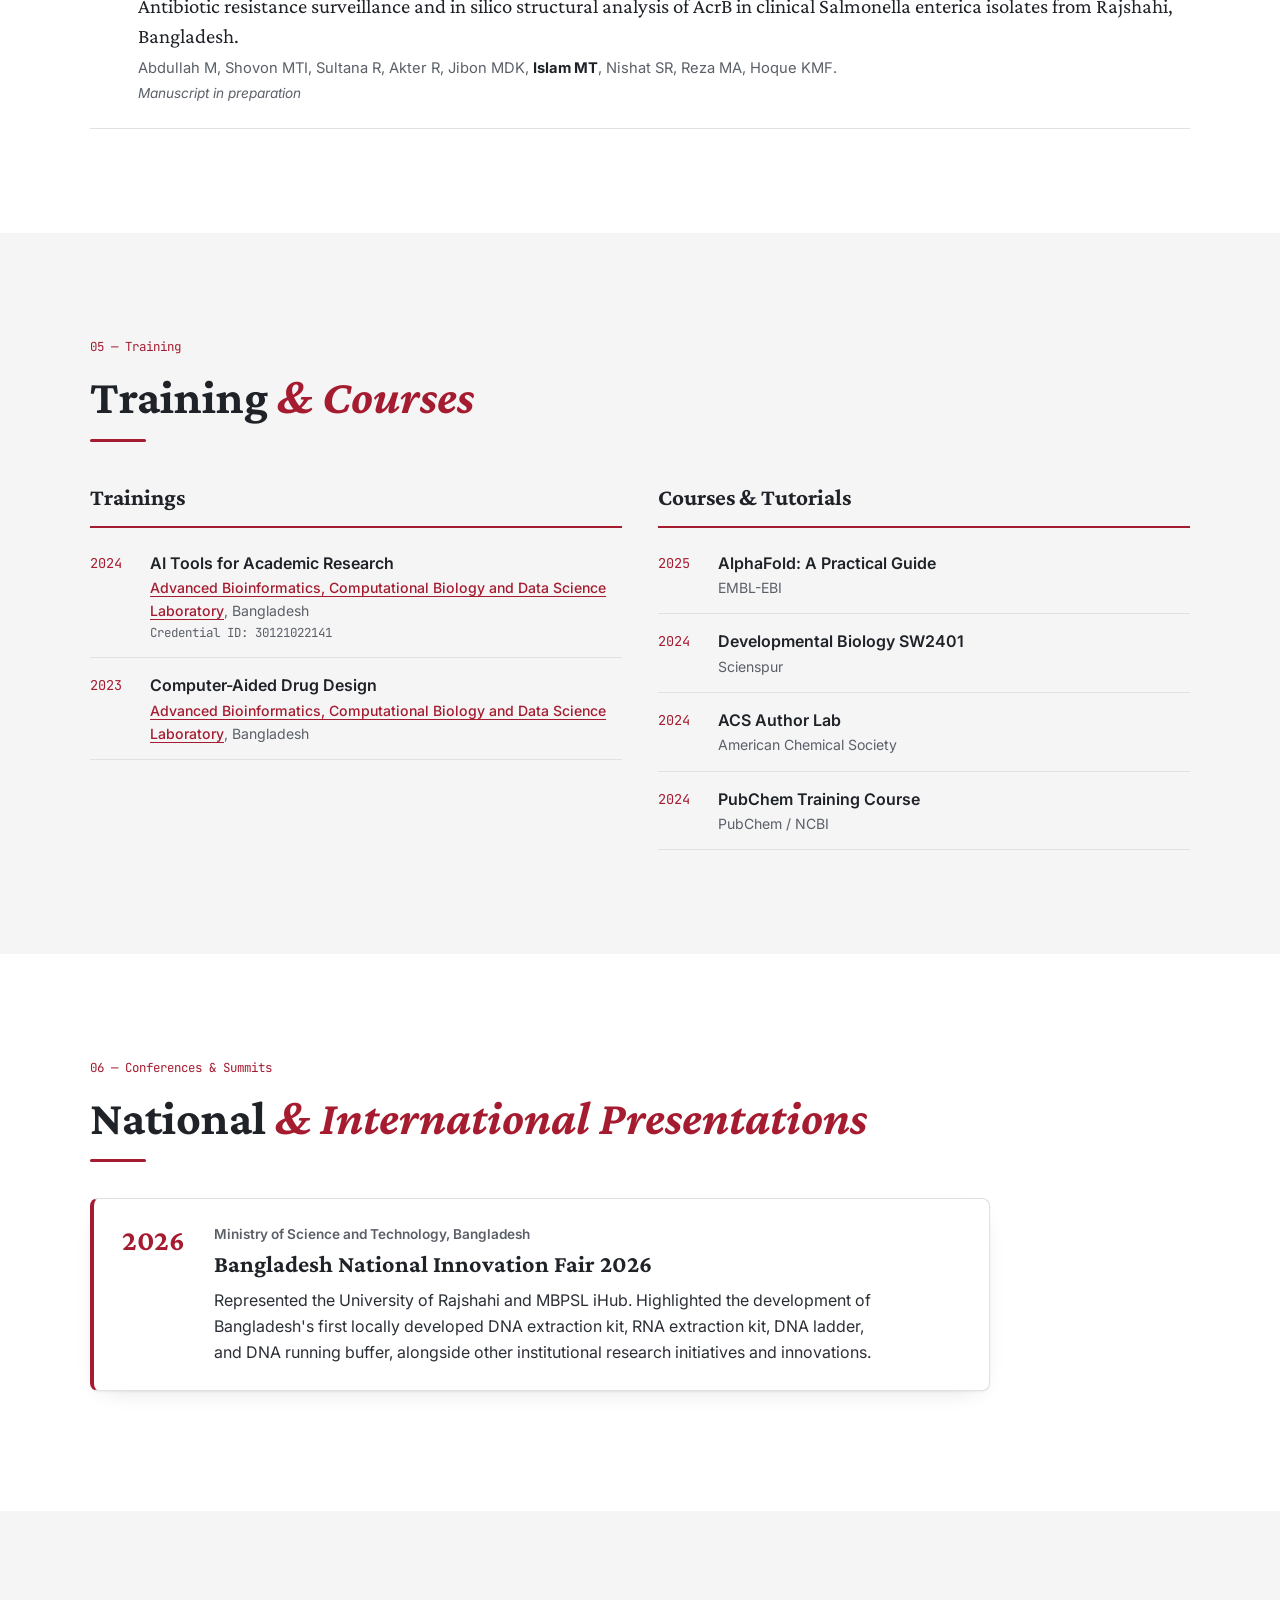
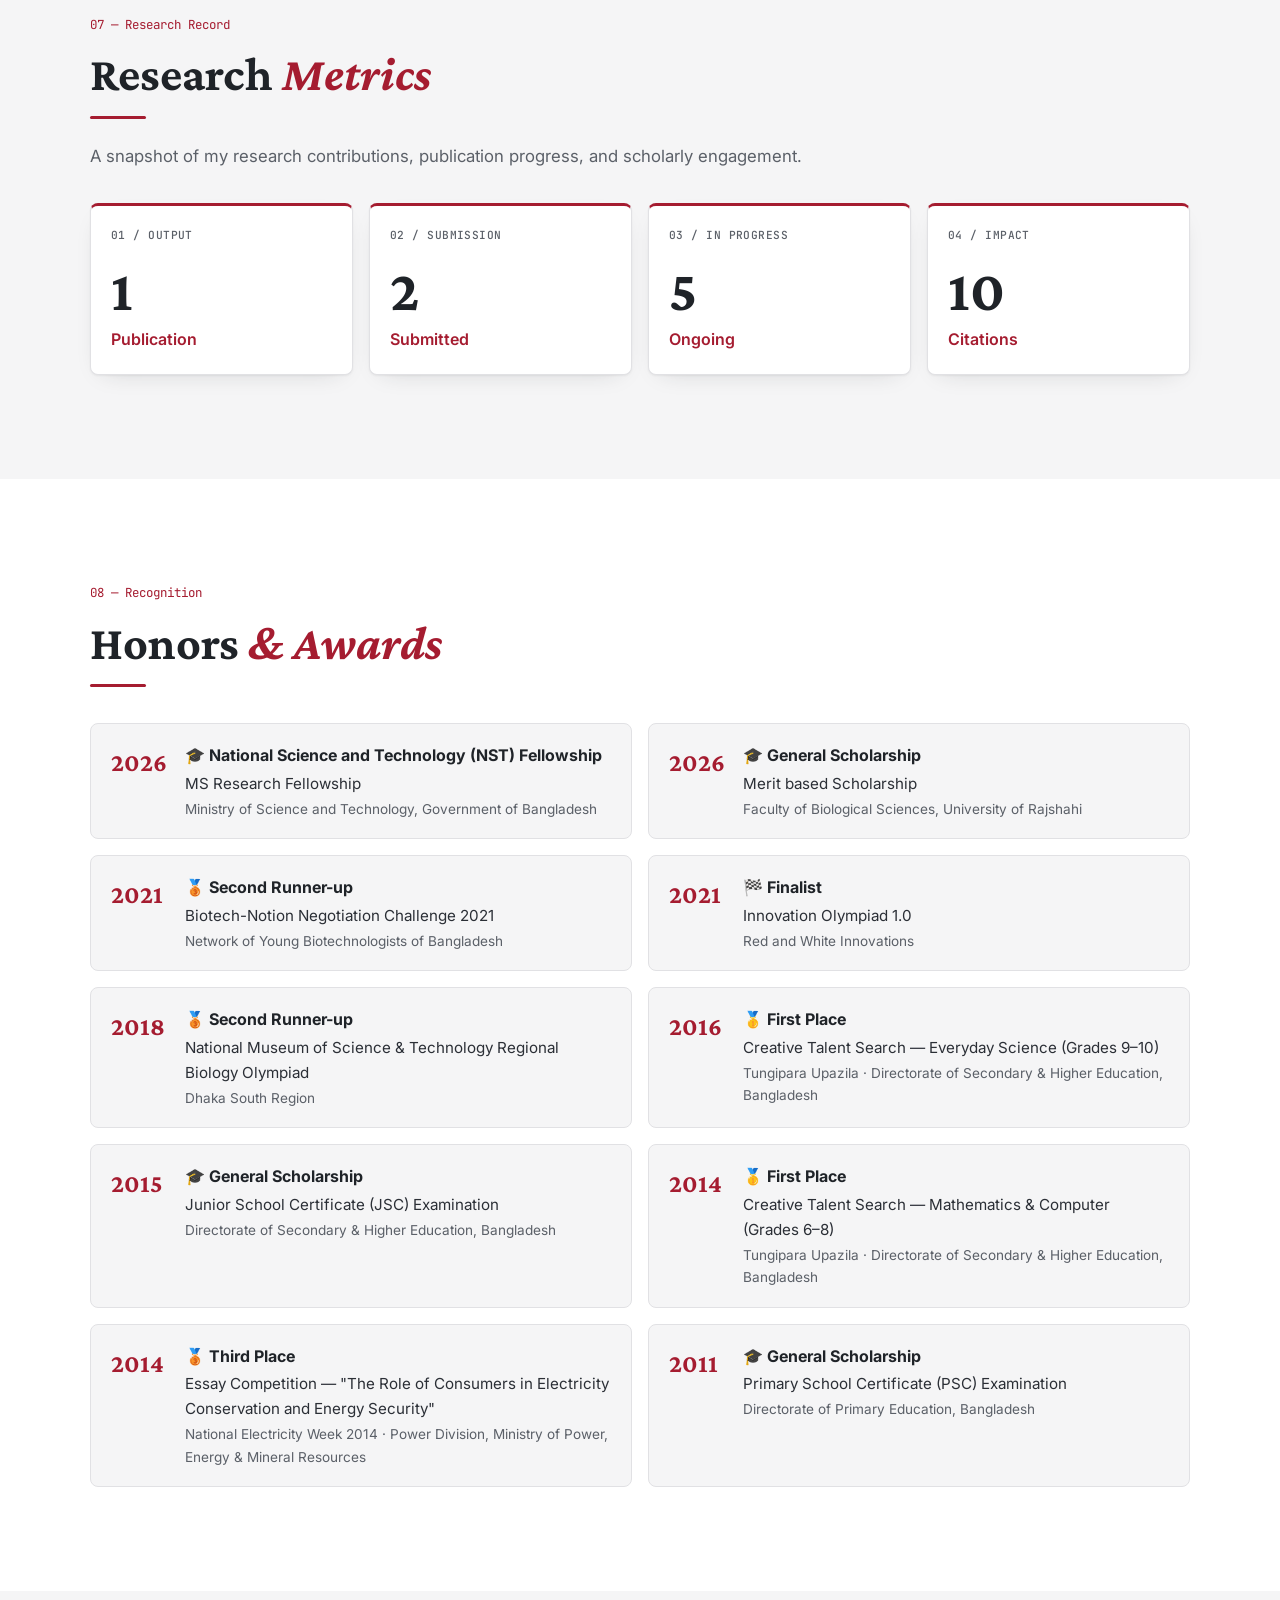
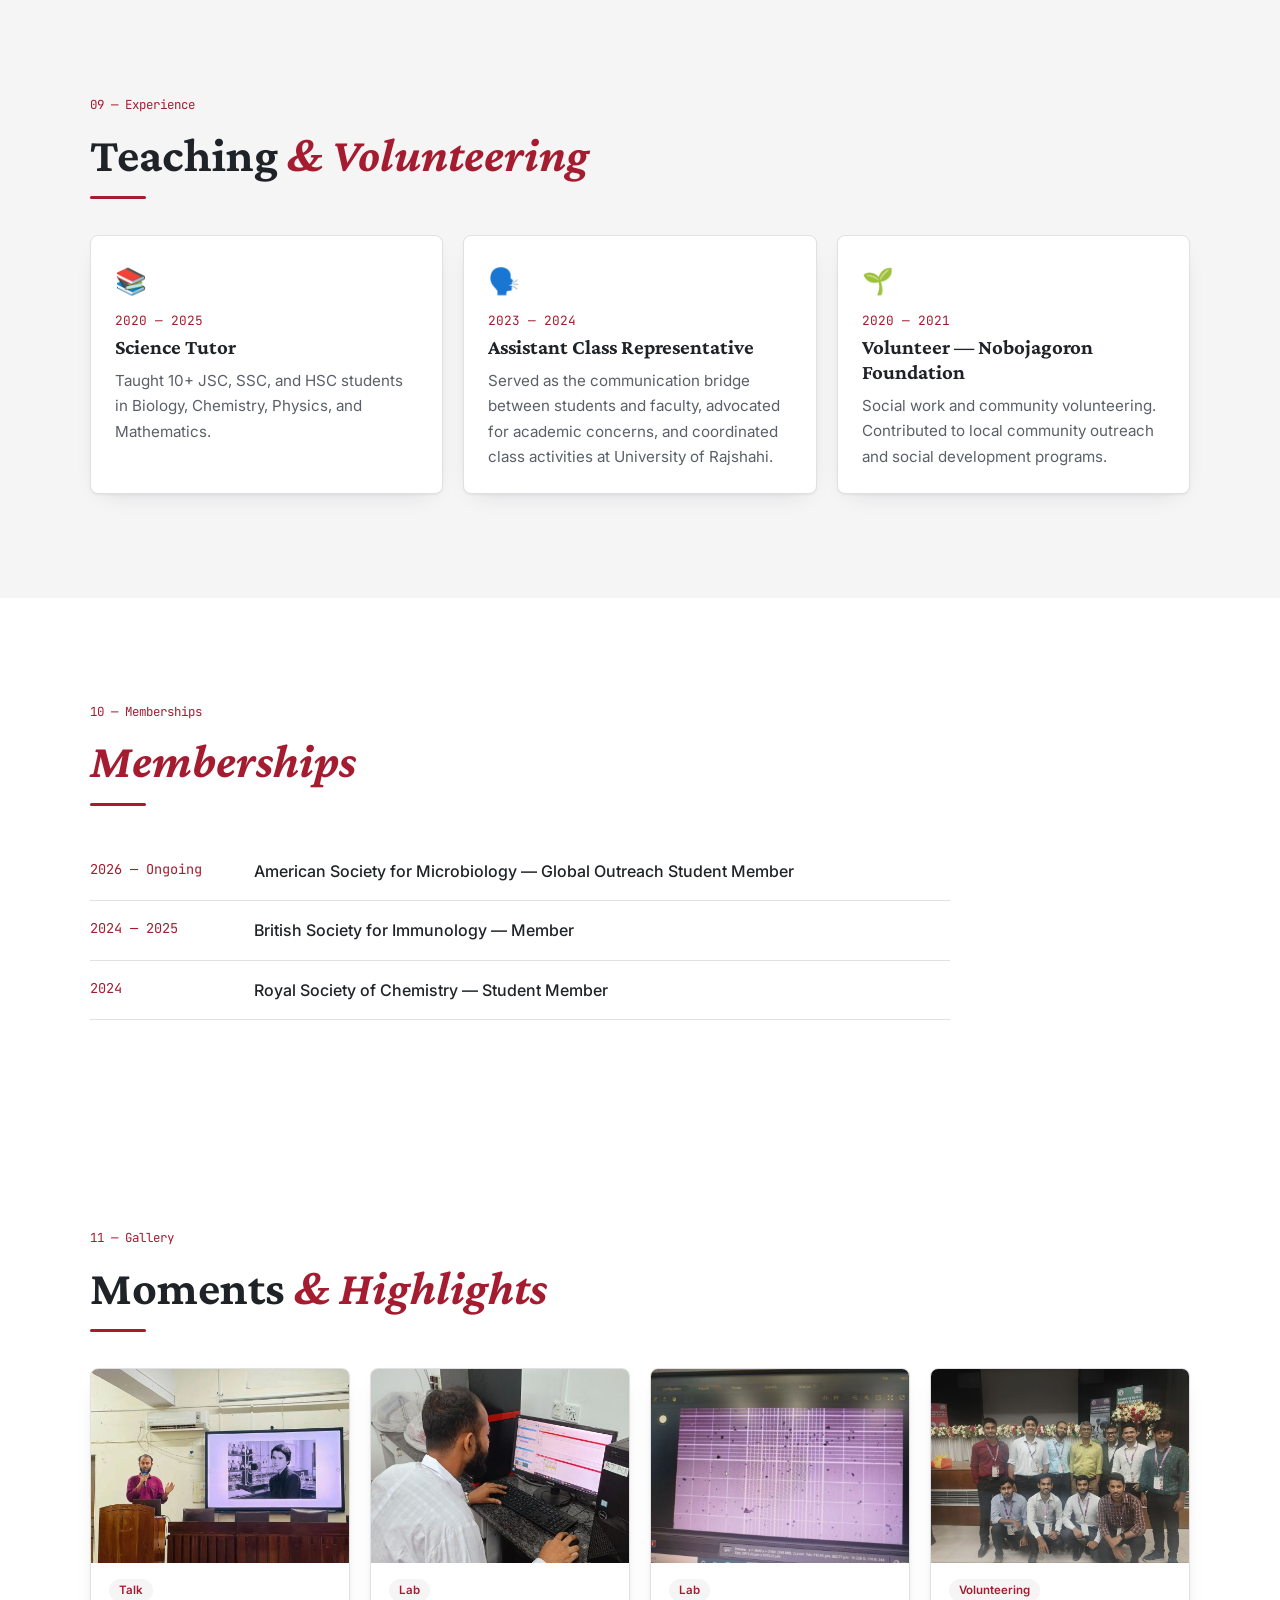
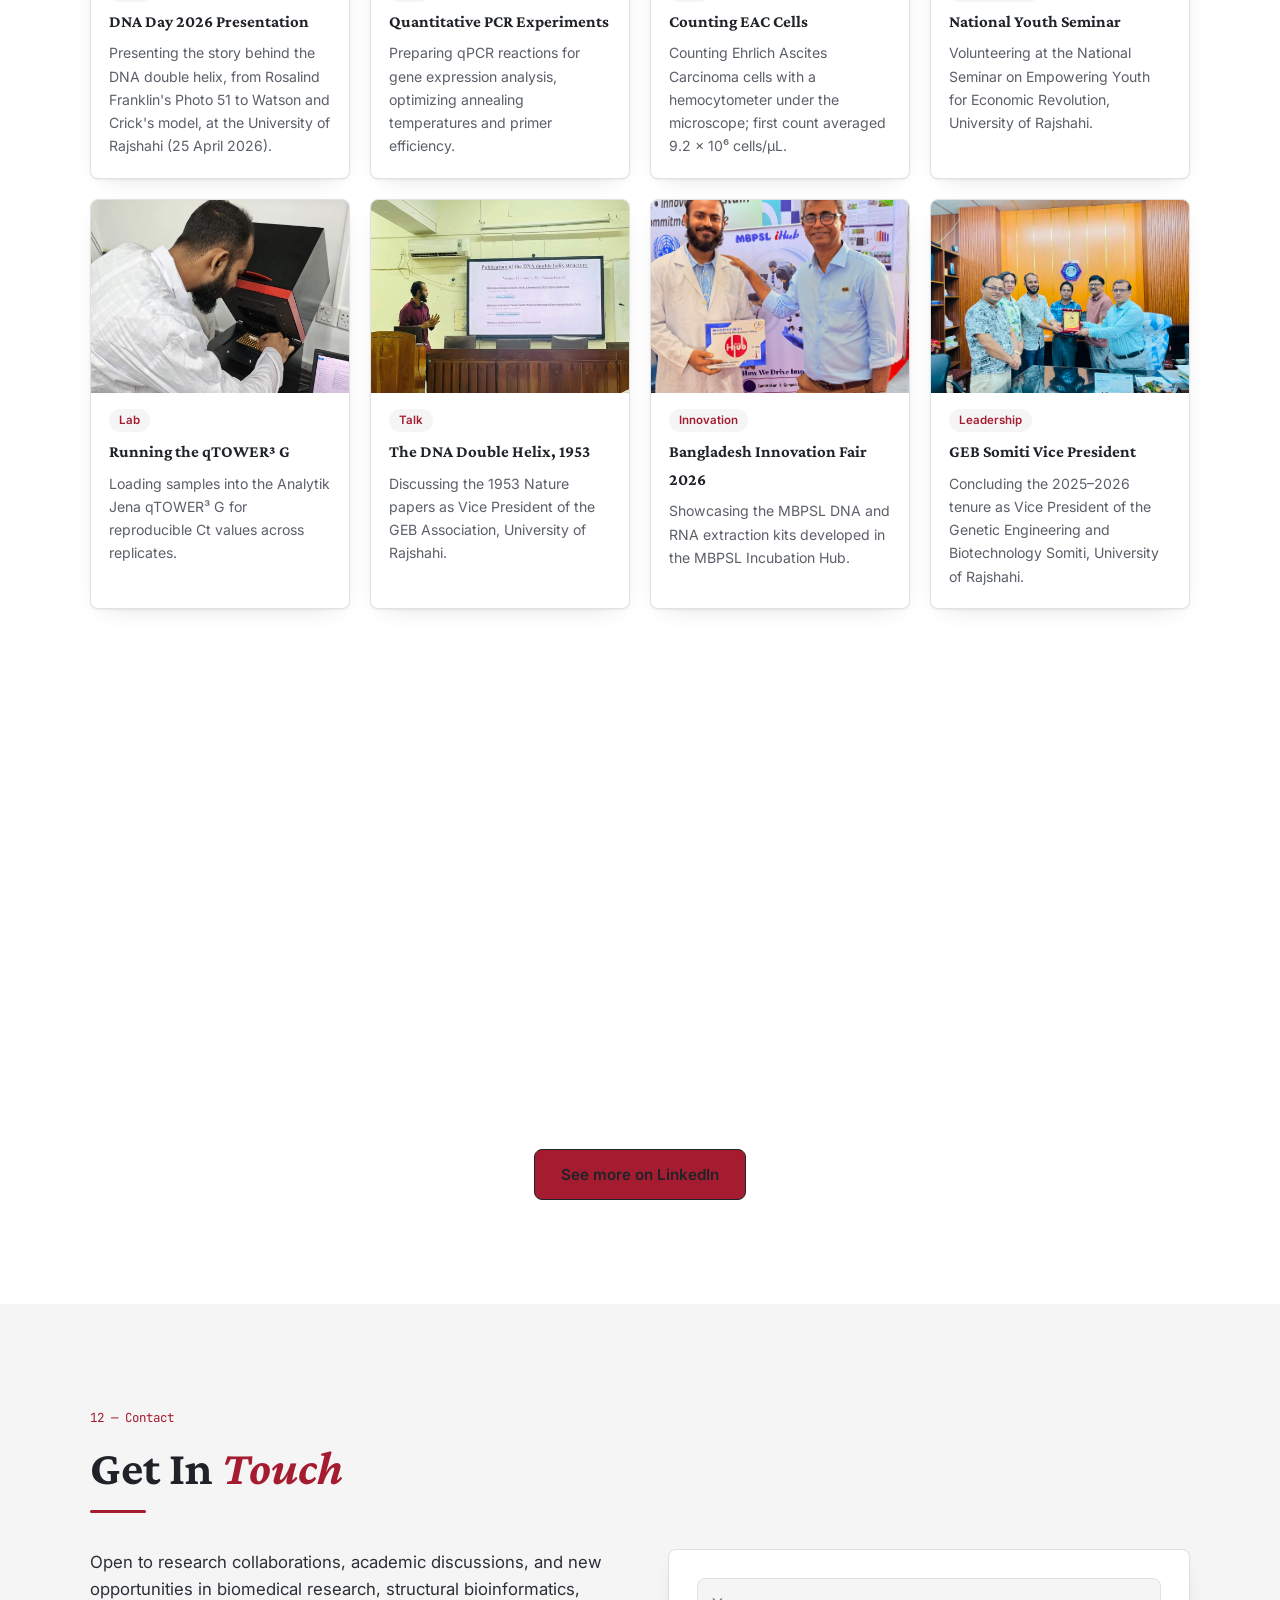
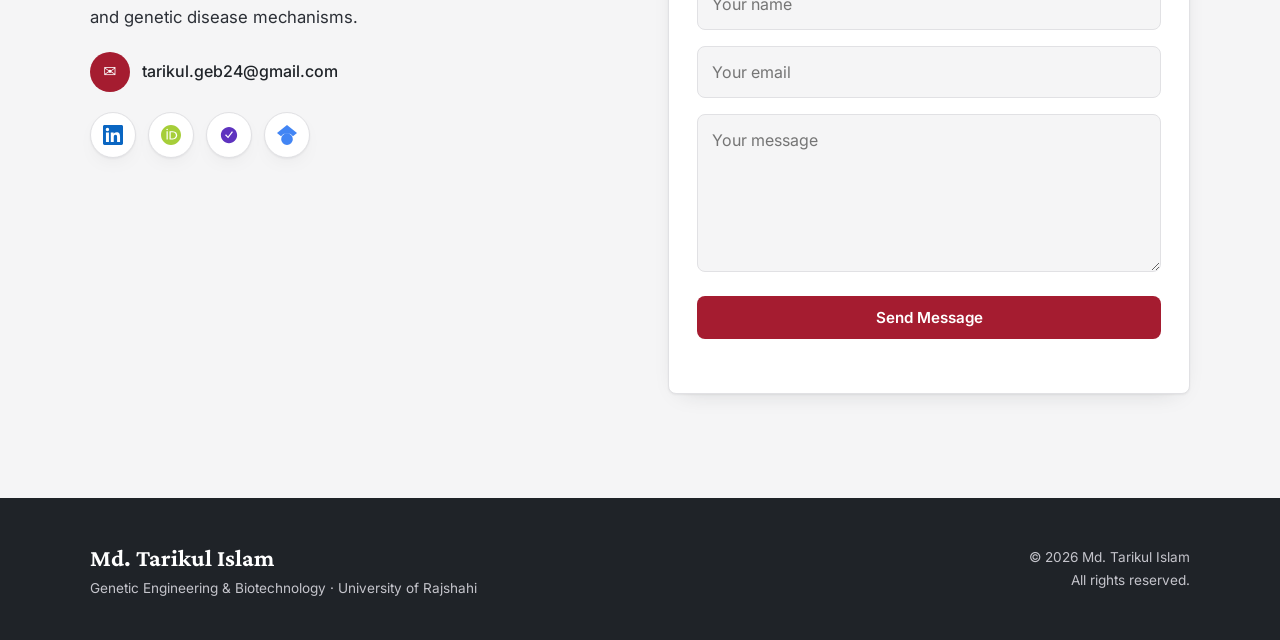
==== commit c9c2d57c: "Add files via upload" ====
--- a/index.html
+++ b/index.html
@@ -117,7 +117,8 @@
       </div>
       <div class="about-body">
         <h2 class="sec-heading">Aspiring Biomedical Researcher</h2>
-        <p class="body-text">Research-driven and passionate M.S. student in Genetic Engineering and Biotechnology, seeking to pursue a career in biomedical research. Dedicated to interdisciplinary collaboration between molecular biology and structural biology. My goal is to understand how genetic variants disrupt protein folding and stability, and to apply this understanding to diseases rooted in protein misfolding, such as diabetes and metabolic disorders.</p></div>
+        <p class="body-text">Research-driven and passionate M.S. student in Genetic Engineering and Biotechnology, seeking to pursue a career in biomedical research. Dedicated to interdisciplinary collaboration across molecular biology, microbiology, bioinformatics and structural biology, with a focus on genetic disease mechanisms.</p>
+        <p class="body-text">My work combines wet-lab techniques such as PCR, RT-qPCR, Sanger sequencing and gene expression analysis with computational approaches including transcriptomics, machine learning, molecular docking and molecular dynamics simulation. I aim to understand how genetic variants disrupt protein folding, stability and function, and to apply this understanding to diseases such as cancer, Alzheimer's disease, male infertility, diabetes and other metabolic disorders, as well as to antimicrobial resistance and probiotic research.</p></div>
       </div>
     </div>
   </div>
@@ -202,7 +203,7 @@
       <div class="skill-card">
         <div class="sk-icon">🧬</div><h3 class="sk-title">Experimental Skills</h3>
         <div class="chips">
-          <span class="key">Sanger Sequencing</span><span class="key">Gene Expression Analysis</span><span class="key">Genetic Mutation Detection</span><span class="key">RT-qPCR</span><span class="key">SDS-PAGE</span><span class="key">PCR</span><span class="key">cDNA Synthesis</span><span class="key">Apoptosis Detection (DAPI)</span><span class="key">Antimicrobial Testing</span><span>Microbial Cell Culture</span><span>Antibiotic Sensitivity Test</span><span>DNA Extraction &amp; Quantification</span><span>RNA Extraction &amp; Quantification</span><span>Plasmid Extraction &amp; Quantification</span><span>Gel Electrophoresis</span><span>PCR Product Purification</span><span>Gel Purification</span><span>Cell Counting</span><span>Narcotics Detection</span><span>Protein Separation</span><span>Solvent Extraction</span><span>Microinjection</span>
+          <span>Sanger Sequencing</span><span>Gene Expression Analysis</span><span>Genetic Mutation Detection</span><span>RT-qPCR</span><span>SDS-PAGE</span><span>PCR</span><span>cDNA Synthesis</span><span>Microinjection</span><span>Apoptosis Detection (DAPI)</span><span>Antimicrobial Testing</span><span>Microbial Cell Culture</span><span>Antibiotic Sensitivity Test</span><span>DNA Extraction &amp; Quantification</span><span>RNA Extraction &amp; Quantification</span><span>Plasmid Extraction &amp; Quantification</span><span>Gel Electrophoresis</span><span>PCR Product Purification</span><span>Gel Purification</span><span>Cell Counting</span><span>Narcotics Detection</span><span>Protein Separation</span><span>Solvent Extraction</span>
         </div>
       </div>
       <div class="skill-card">
@@ -214,19 +215,19 @@
       <div class="skill-card">
         <div class="sk-icon">💻</div><h3 class="sk-title">Computational Skills</h3>
         <div class="chips">
-          <span>Transcriptomics</span><span>Molecular Dynamics Simulation</span><span>Molecular Docking</span><span>Database Management</span><span>Target Protein Prediction</span><span>ADME/T Analysis</span><span>Drug-likeness Analysis</span><span>Protein–Protein Interaction Analysis</span><span>GO Enrichment Analysis</span><span>KEGG Enrichment Analysis</span><span>Reactome Pathway Analysis</span><span>Drug Interaction Analysis</span><span>Primer Design</span>
+          <span>Machine Learning</span><span>Transcriptomics</span><span>Molecular Dynamics Simulation</span><span>Molecular Docking</span><span>Database Management</span><span>Target Protein Prediction</span><span>ADME/T Analysis</span><span>Drug-likeness Analysis</span><span>Protein–Protein Interaction Analysis</span><span>GO Enrichment Analysis</span><span>KEGG Enrichment Analysis</span><span>Reactome Pathway Analysis</span><span>Drug Interaction Analysis</span><span>Primer Design</span>
         </div>
       </div>
       <div class="skill-card">
         <div class="sk-icon">🖥️</div><h3 class="sk-title">Computational Tools</h3>
         <div class="chips">
-          <span>ChemDraw</span><span>Biovia Discovery Studio</span><span>Gaussian</span><span>AutoDock</span><span>AutoDock Vina</span><span>Swiss PDB Viewer</span><span>Chimera</span><span>PyMOL</span><span>Cytoscape</span><span>NAMD</span><span>VMD</span>
+          <span>ChemDraw</span><span>Biovia Discovery Studio</span><span>Gaussian</span><span>AutoDock</span><span>AutoDock Vina</span><span>Swiss PDB Viewer</span><span>Chimera</span><span>PyMOL</span><span>Cytoscape</span><span>NAMD</span><span>VMD</span><span>Linux</span>
         </div>
       </div>
       <div class="skill-card">
         <div class="sk-icon">📊</div><h3 class="sk-title">Analysis &amp; Visualization</h3>
         <div class="chips">
-          <span>Origin (Statistical Analysis)</span><span>Adobe Illustrator</span><span>BioRender</span><span>R Programming (Beginner)</span>
+          <span>Origin (Statistical Analysis)</span><span>Adobe Illustrator</span><span>BioRender</span><span>Python</span><span>R Programming</span>
         </div>
       </div>
       <div class="skill-card">
--- a/styles.css
+++ b/styles.css
@@ -108,7 +108,6 @@
 .tl-chips,.chips{display:flex;flex-wrap:wrap;gap:8px}
 .tl-chips span,.chips span{font-size:.82rem;padding:4px 12px;border-radius:999px;background:var(--white);color:var(--ink-2);border:1px solid var(--line)}
 .tl-chips span{background:var(--mist)}
-.chips span.key{background:#fbeff1;border-color:#e6b4bd;color:var(--crimson);font-weight:600}
 
 /* RESEARCH */
 .res-card{display:flex;background:var(--white);border:1px solid var(--line);border-radius:var(--r);box-shadow:var(--shadow);overflow:hidden;margin-bottom:36px}
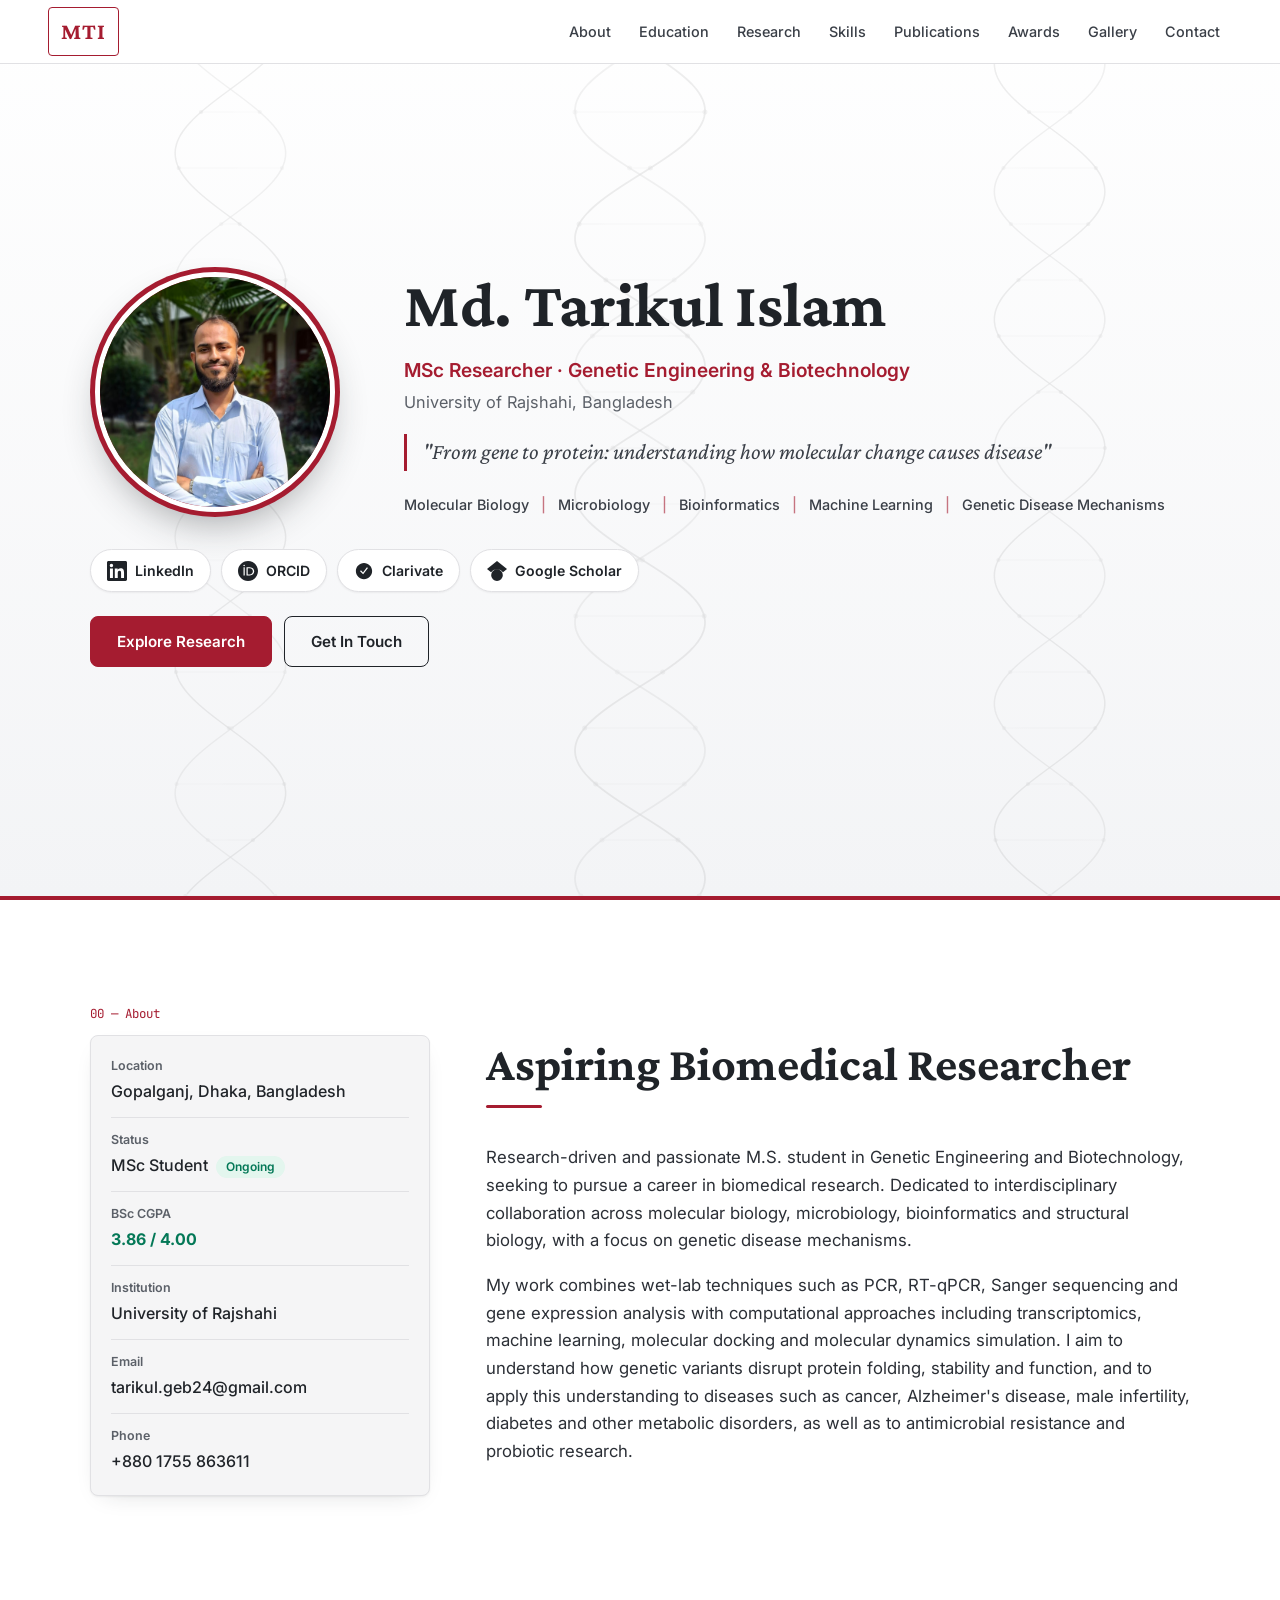
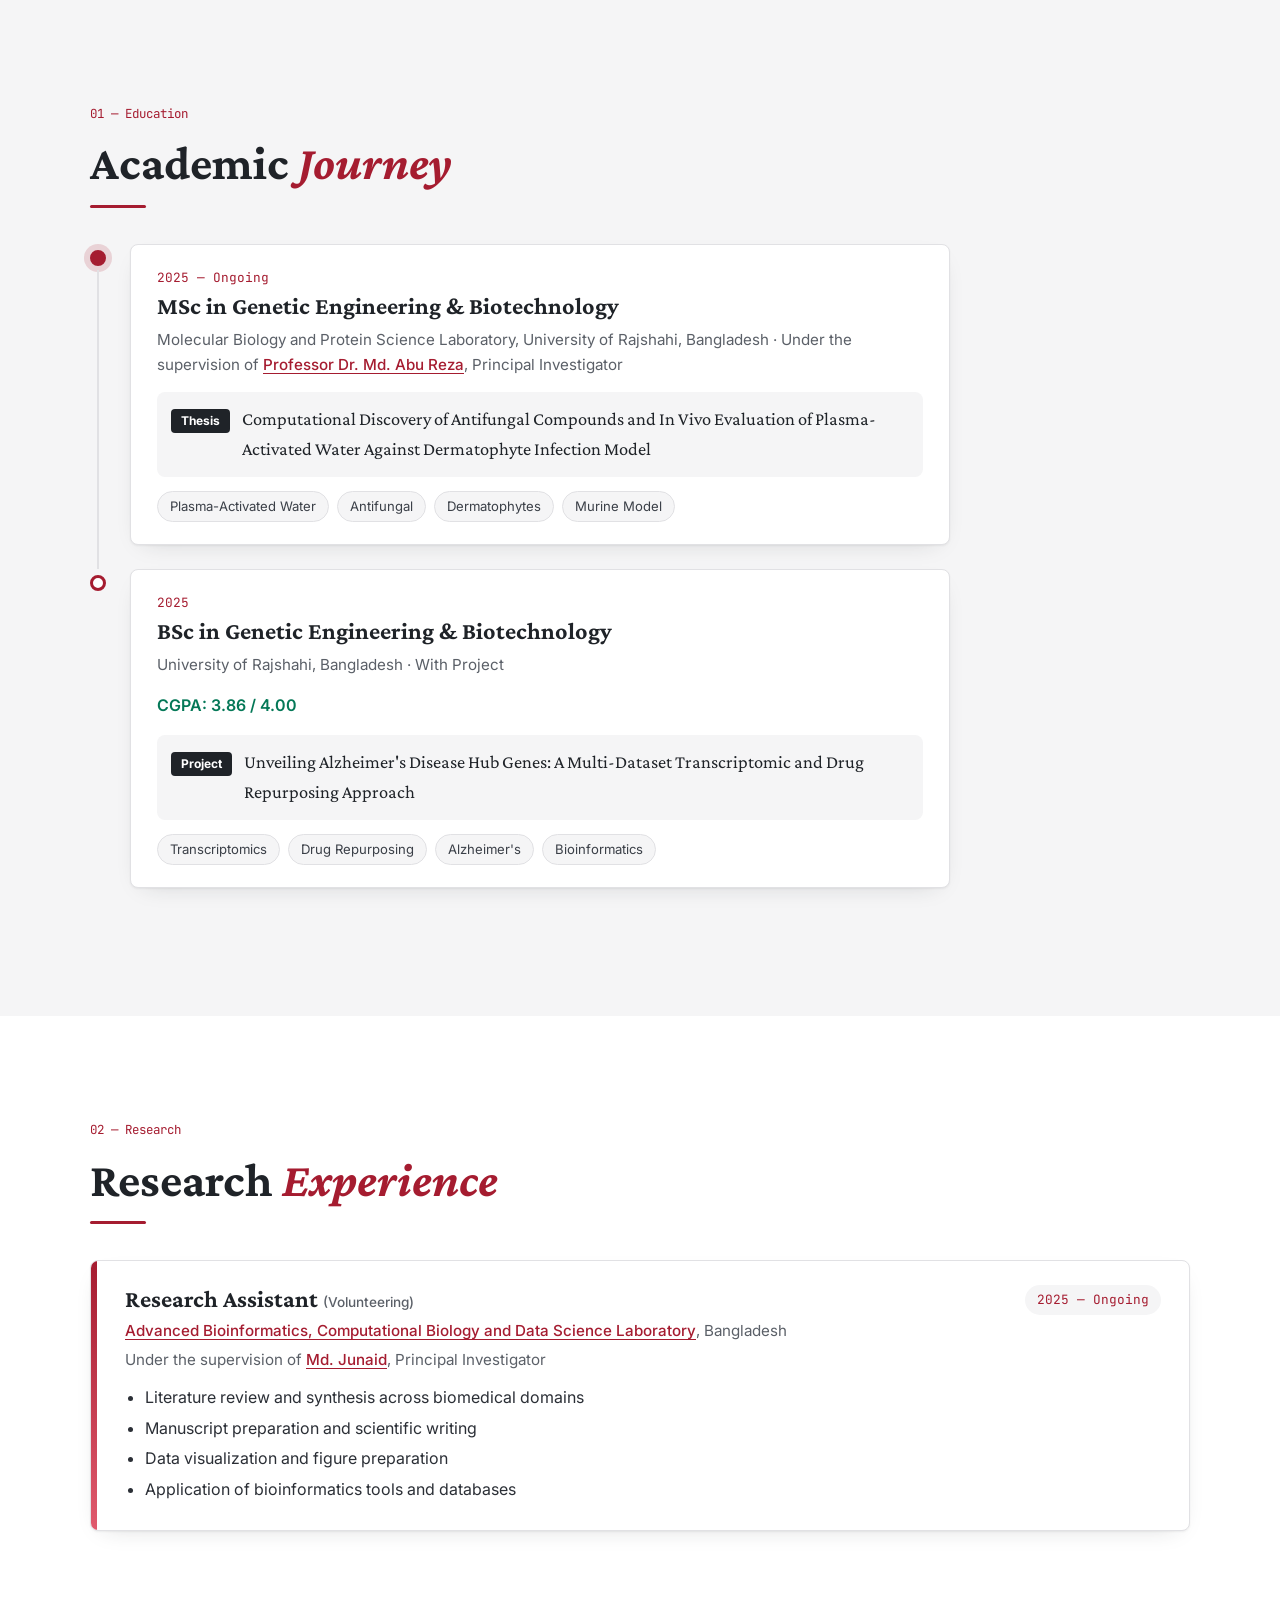
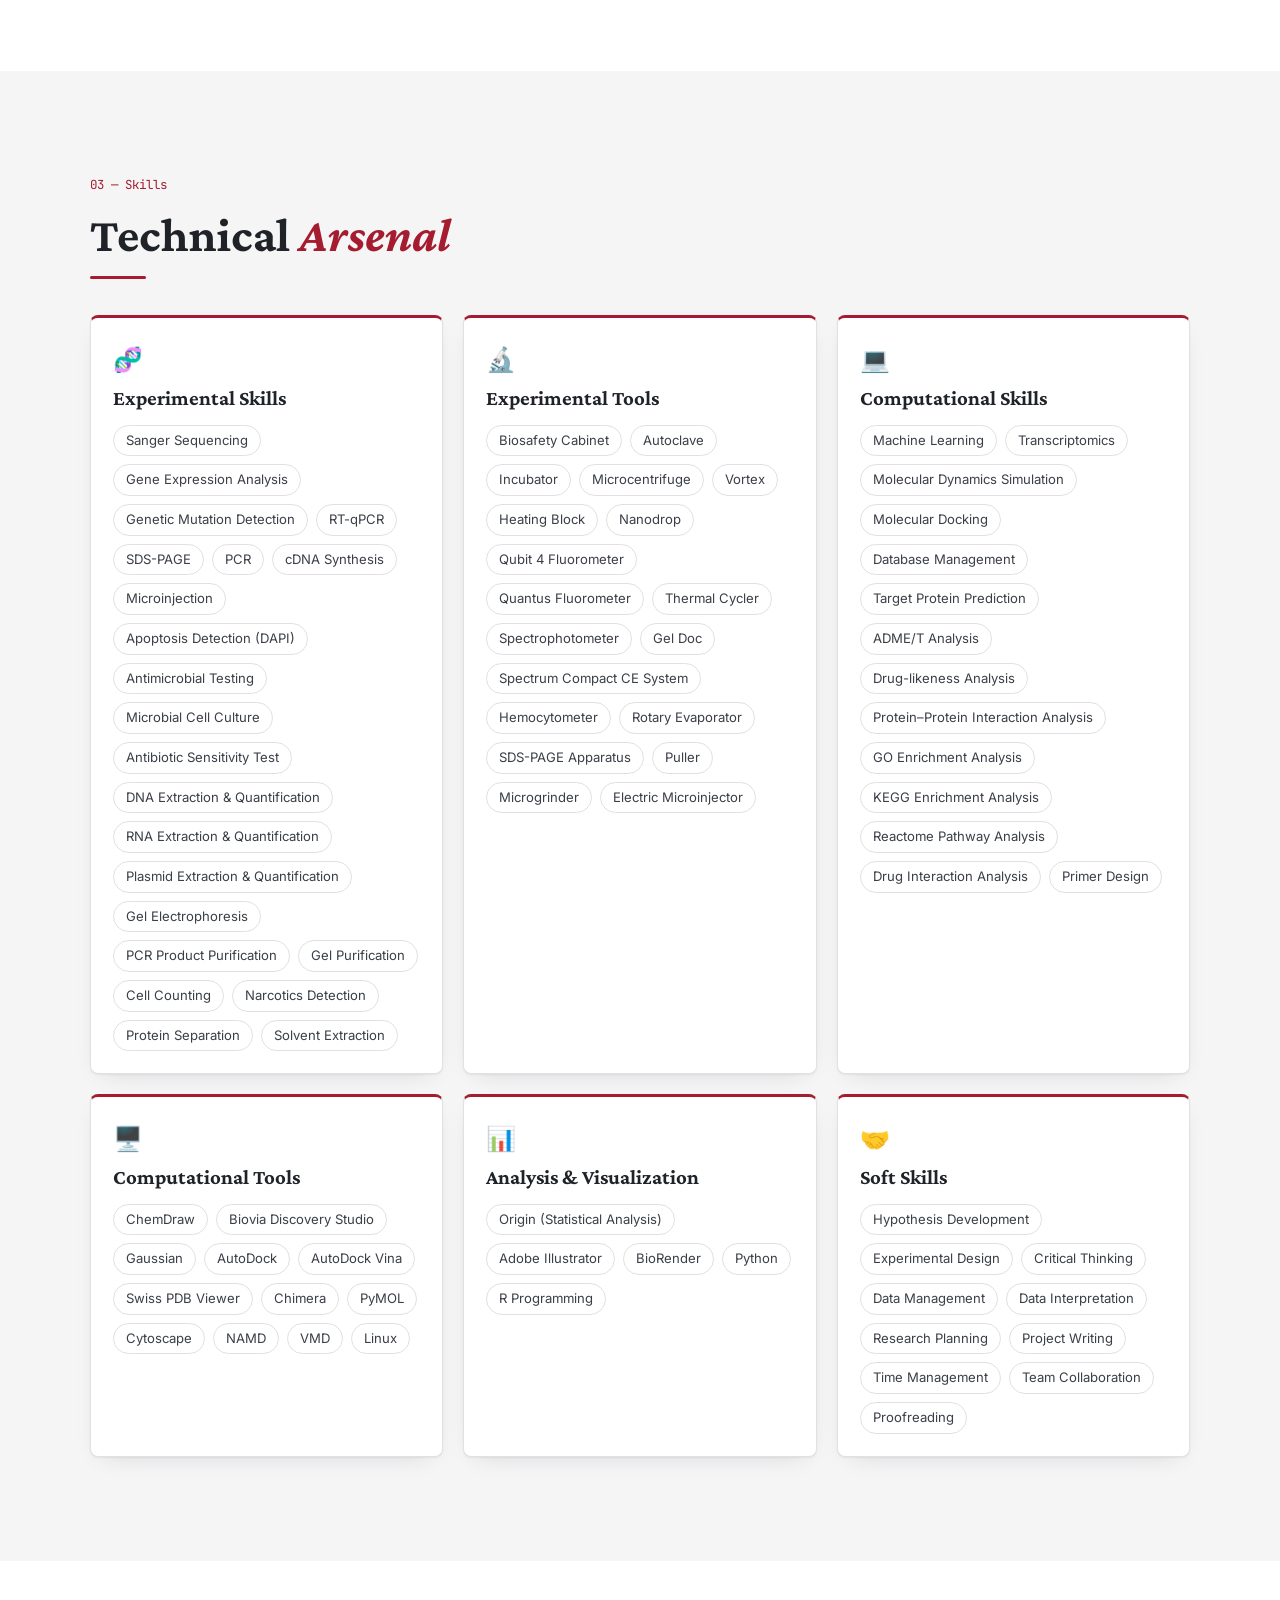
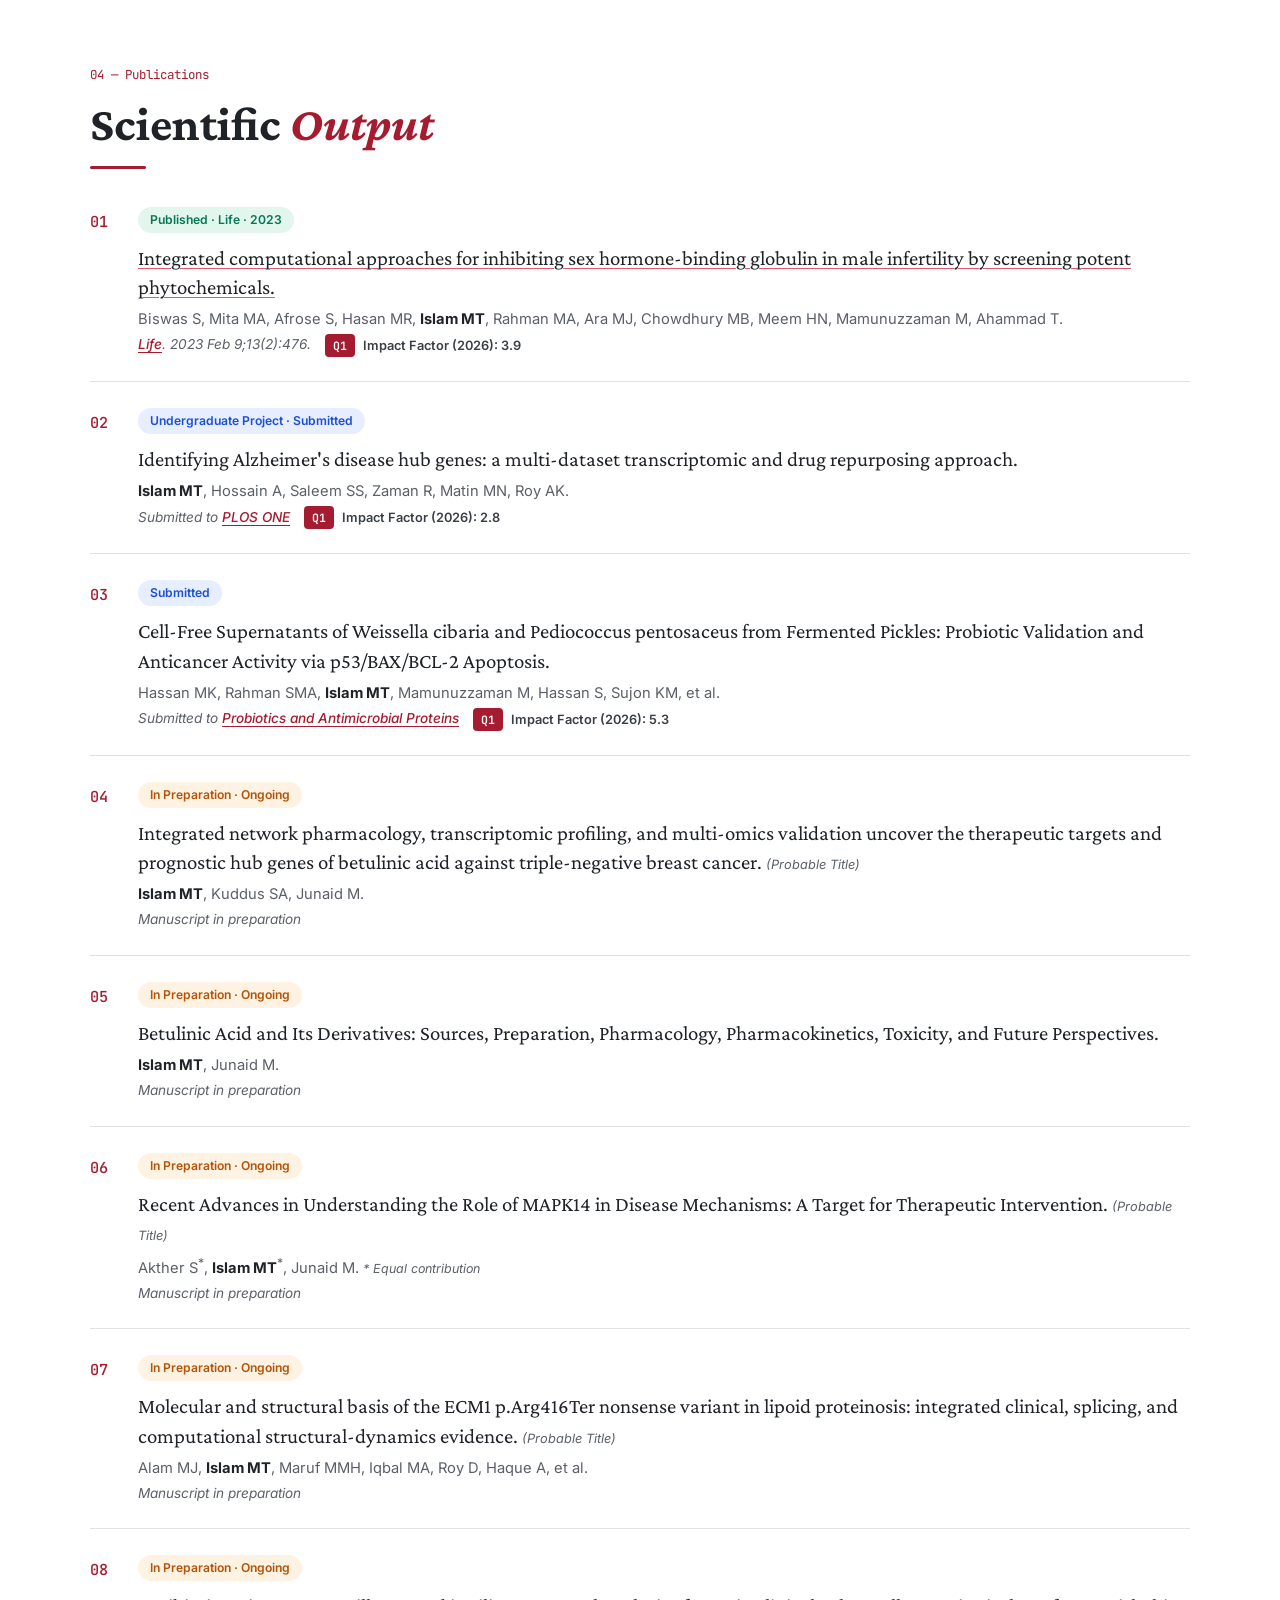
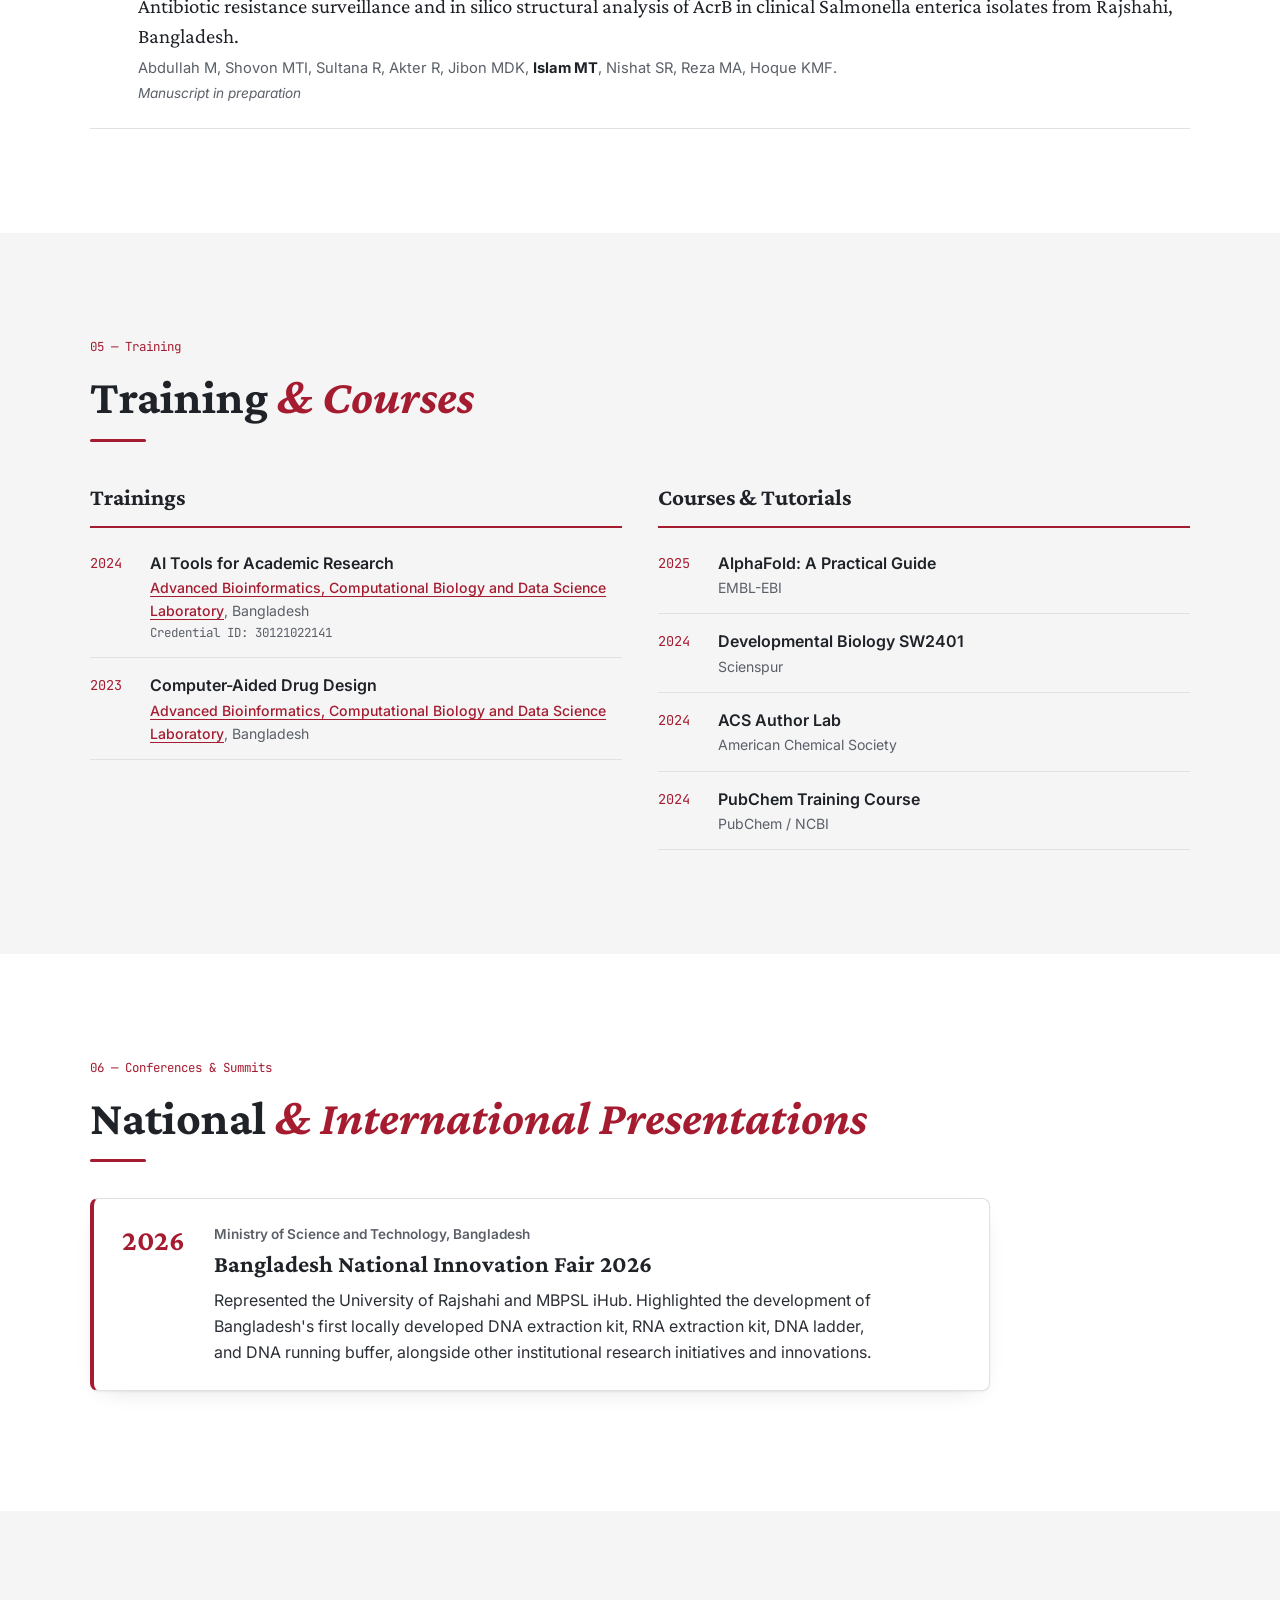
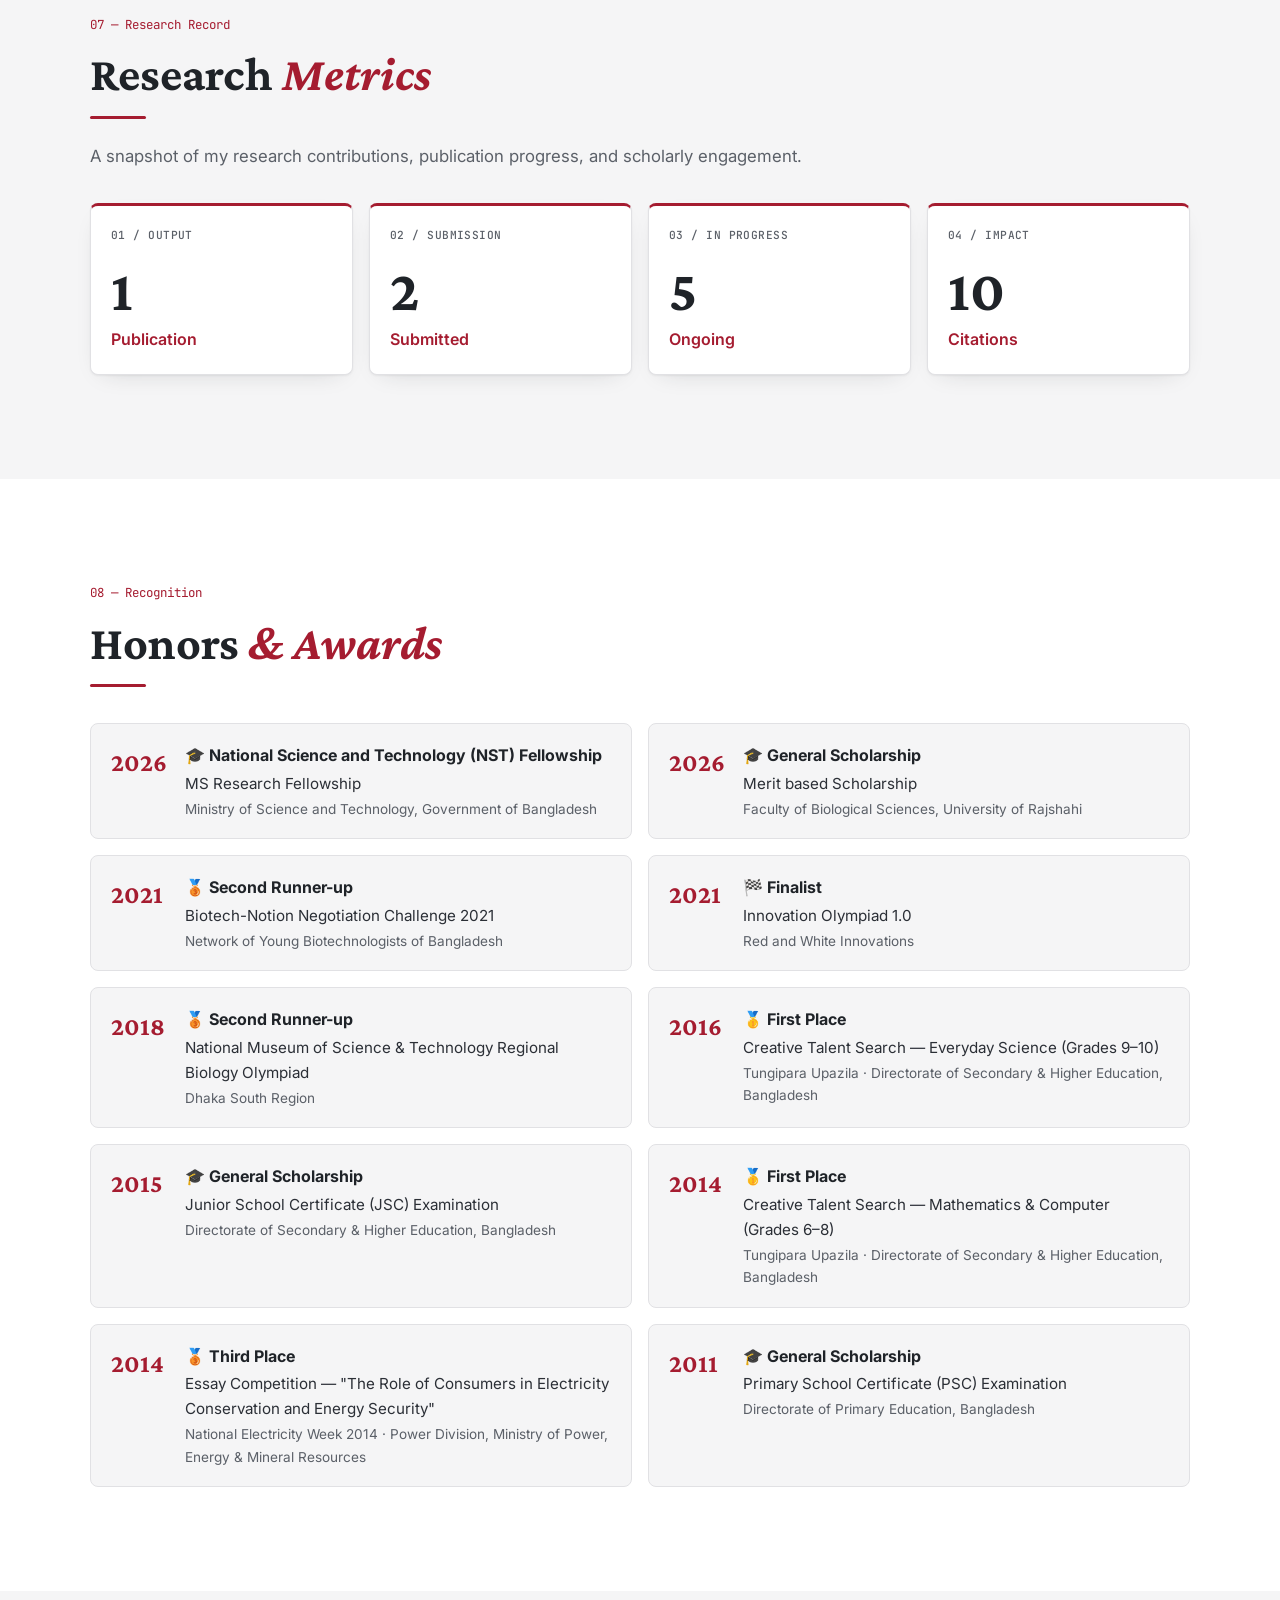
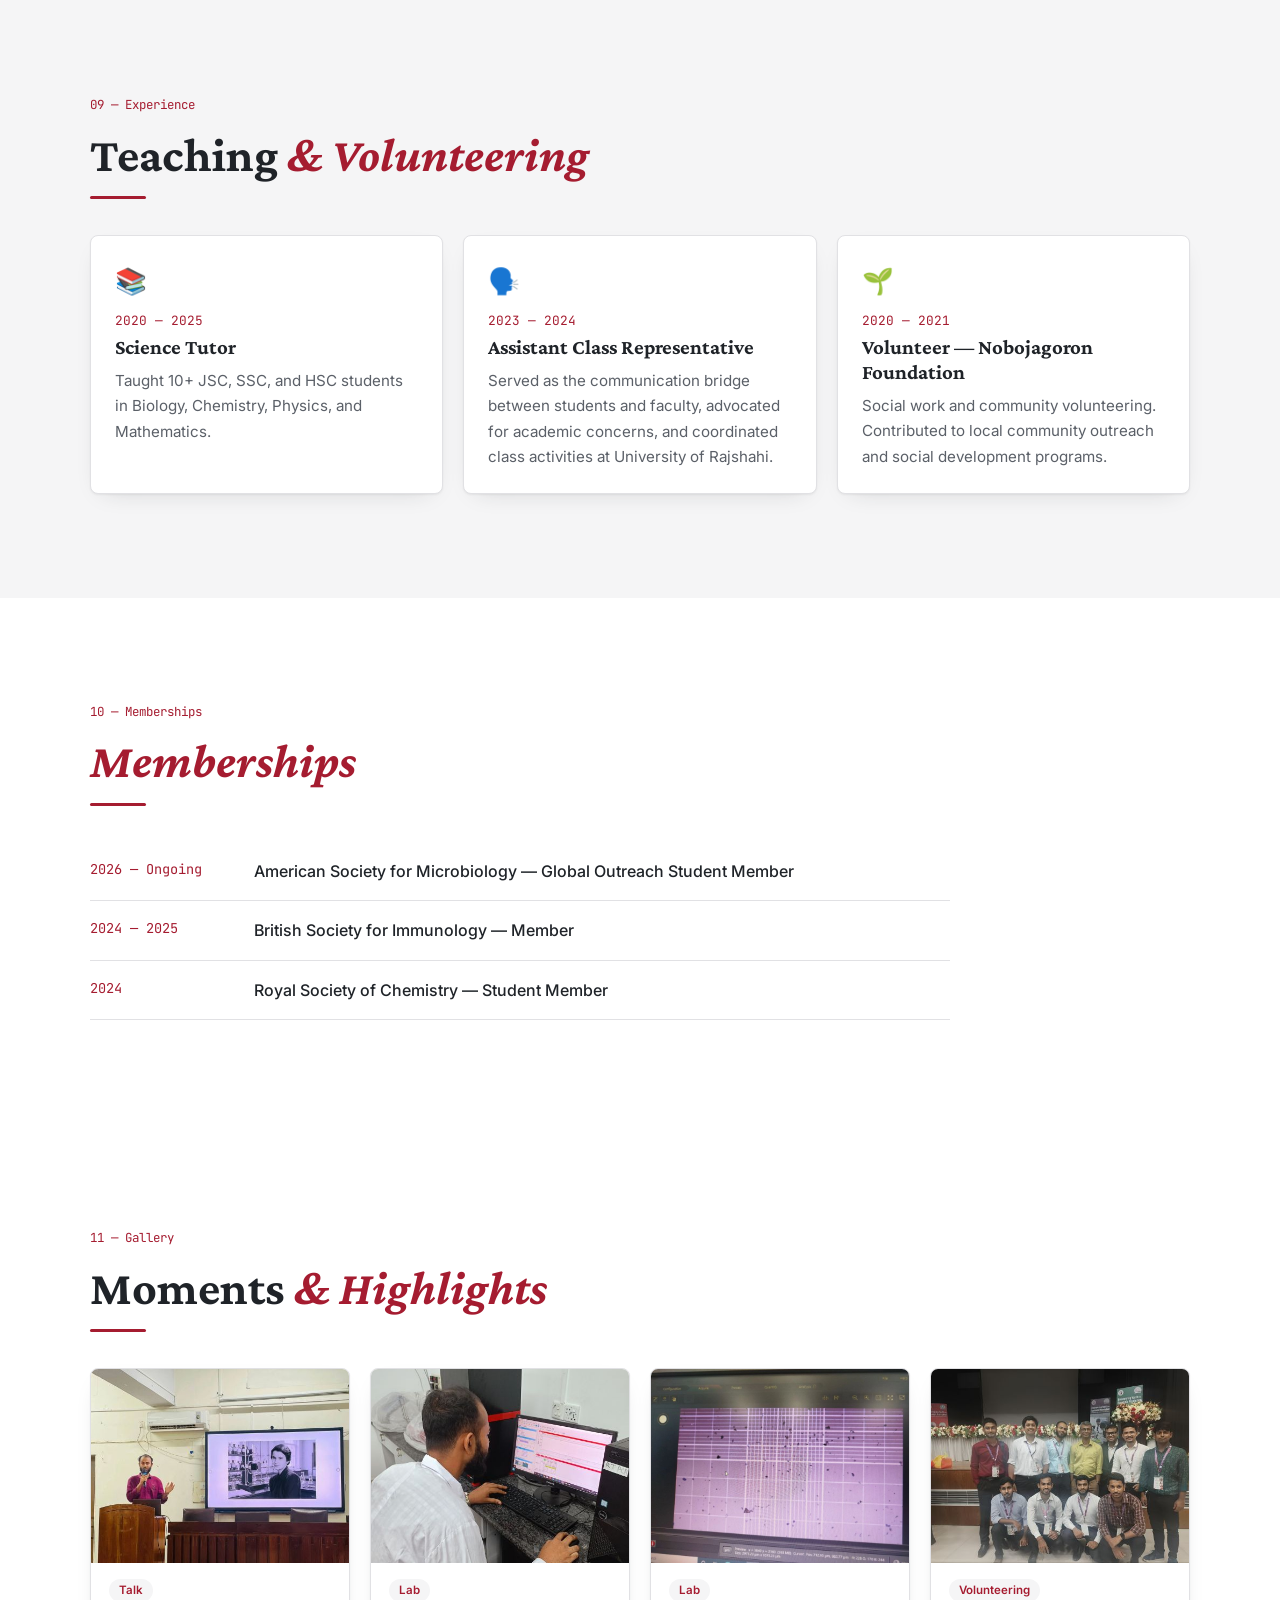
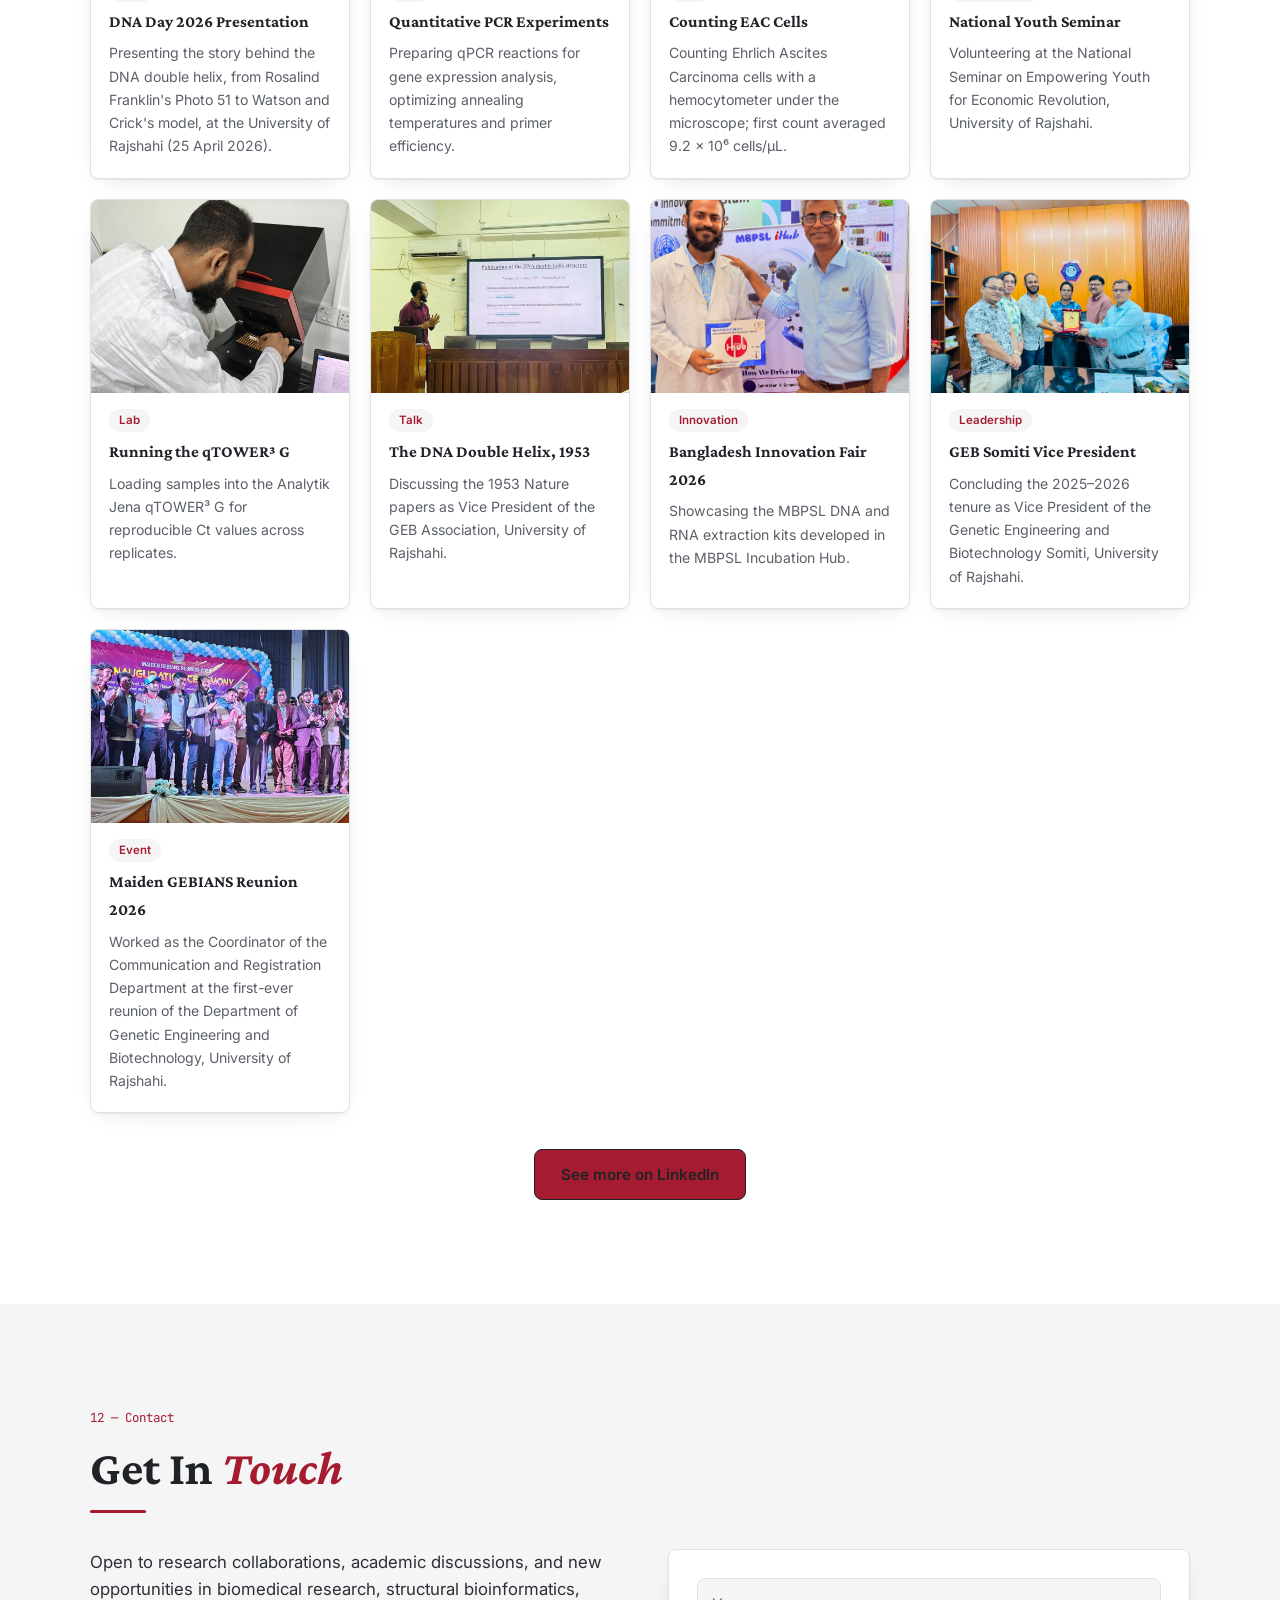
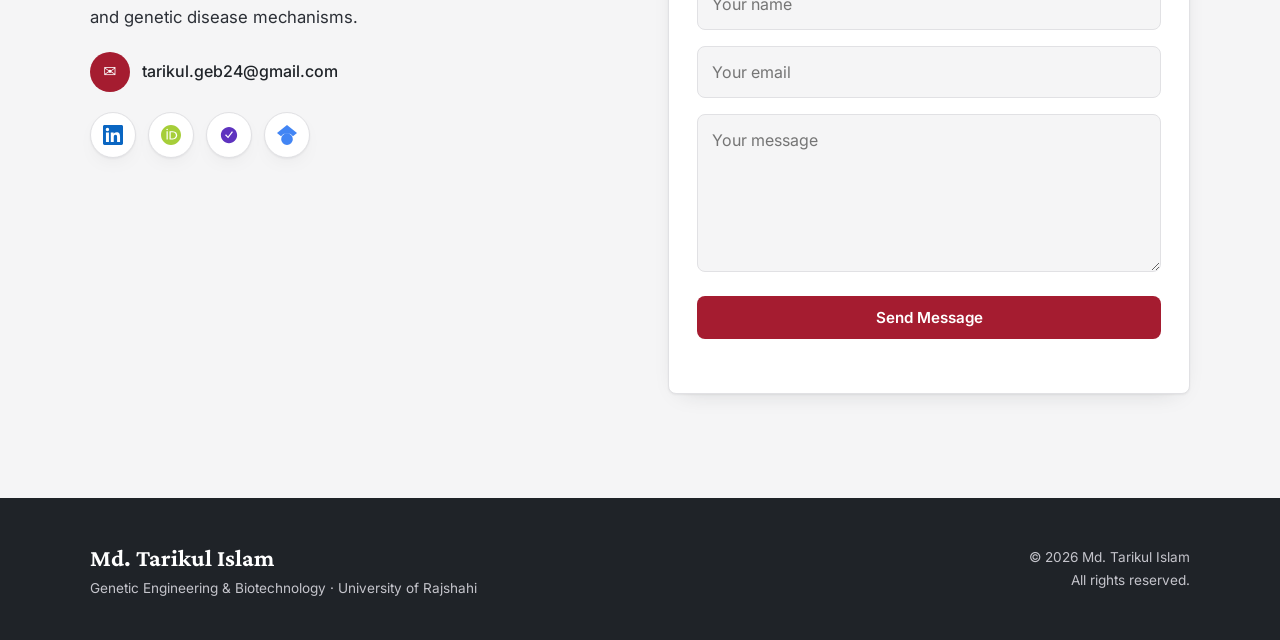
==== commit fdb69844: "Update index.html" ====
--- a/index.html
+++ b/index.html
@@ -70,6 +70,8 @@
           <span class="sep">|</span>
           <span>Bioinformatics</span>
           <span class="sep">|</span>
+          <span>Machine Learning</span>
+          <span class="sep">|</span>
           <span>Genetic Disease Mechanisms</span>
         </div>
       </div>
